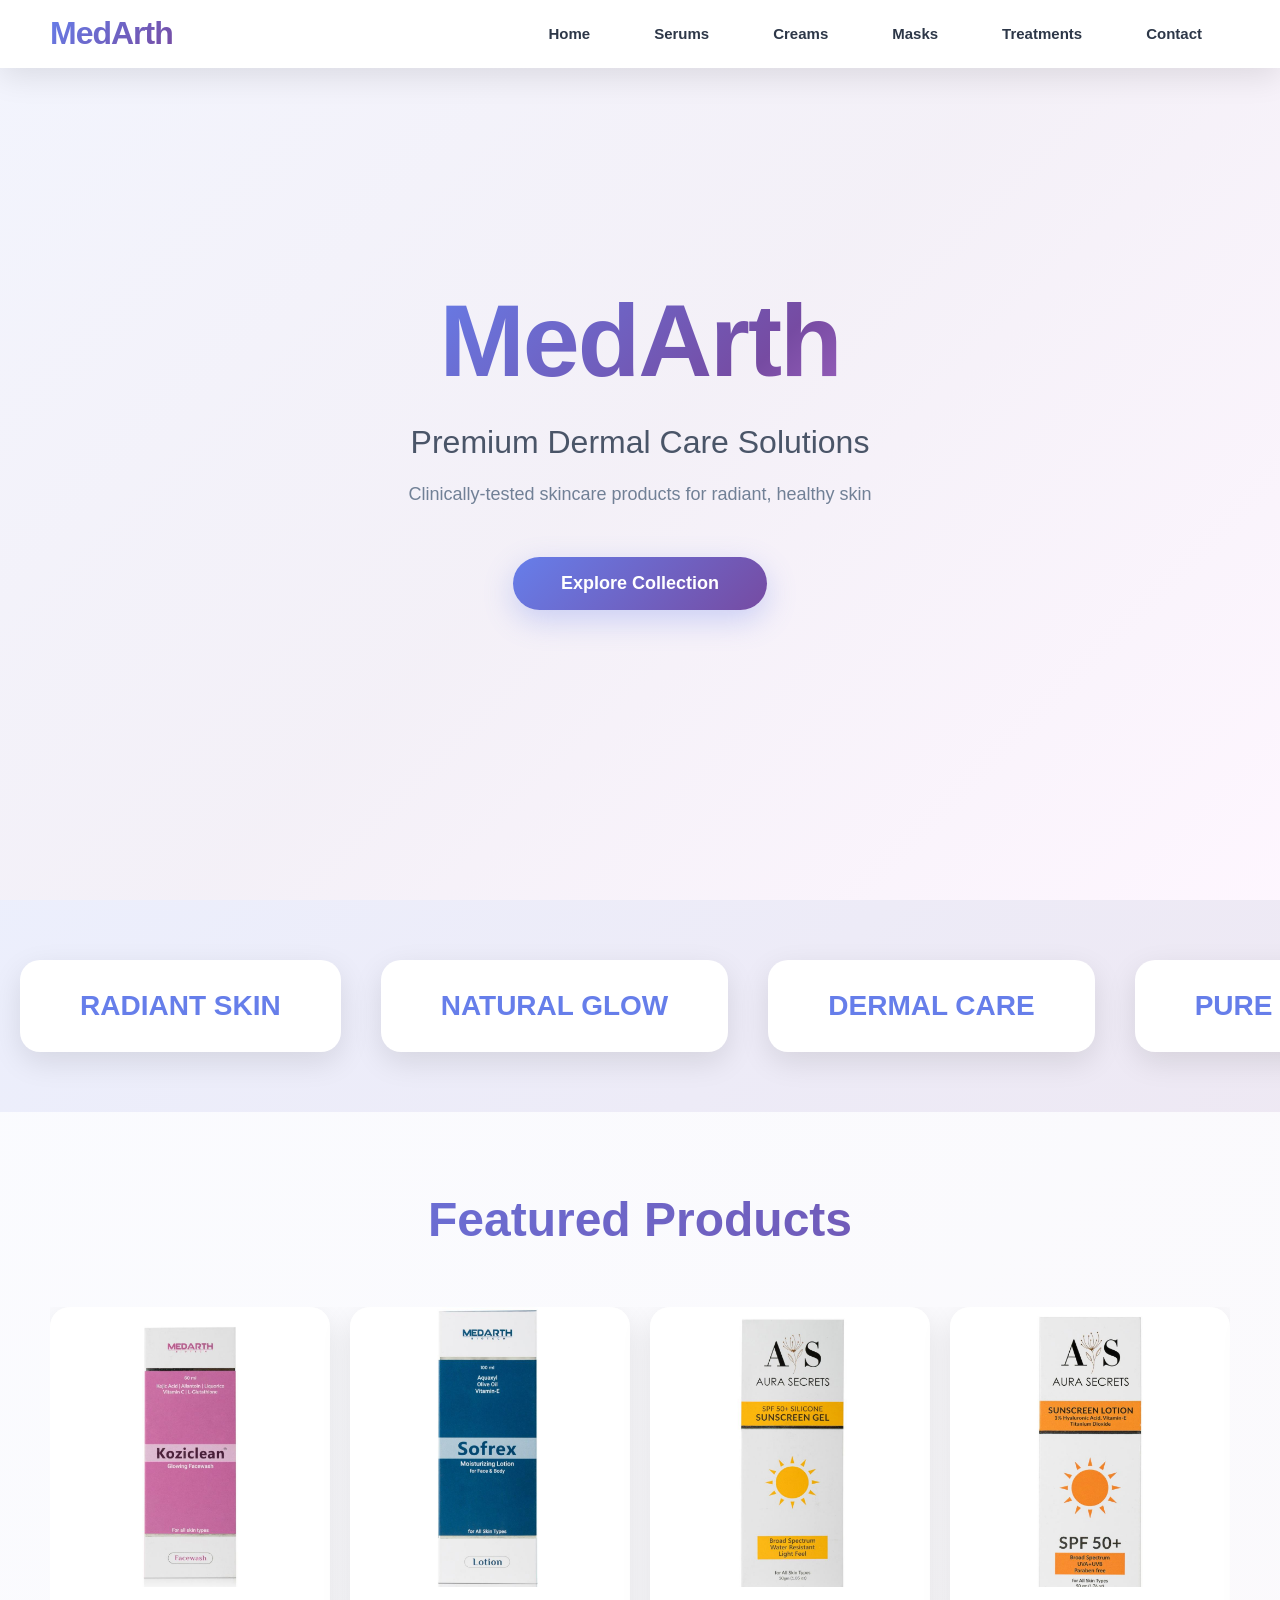
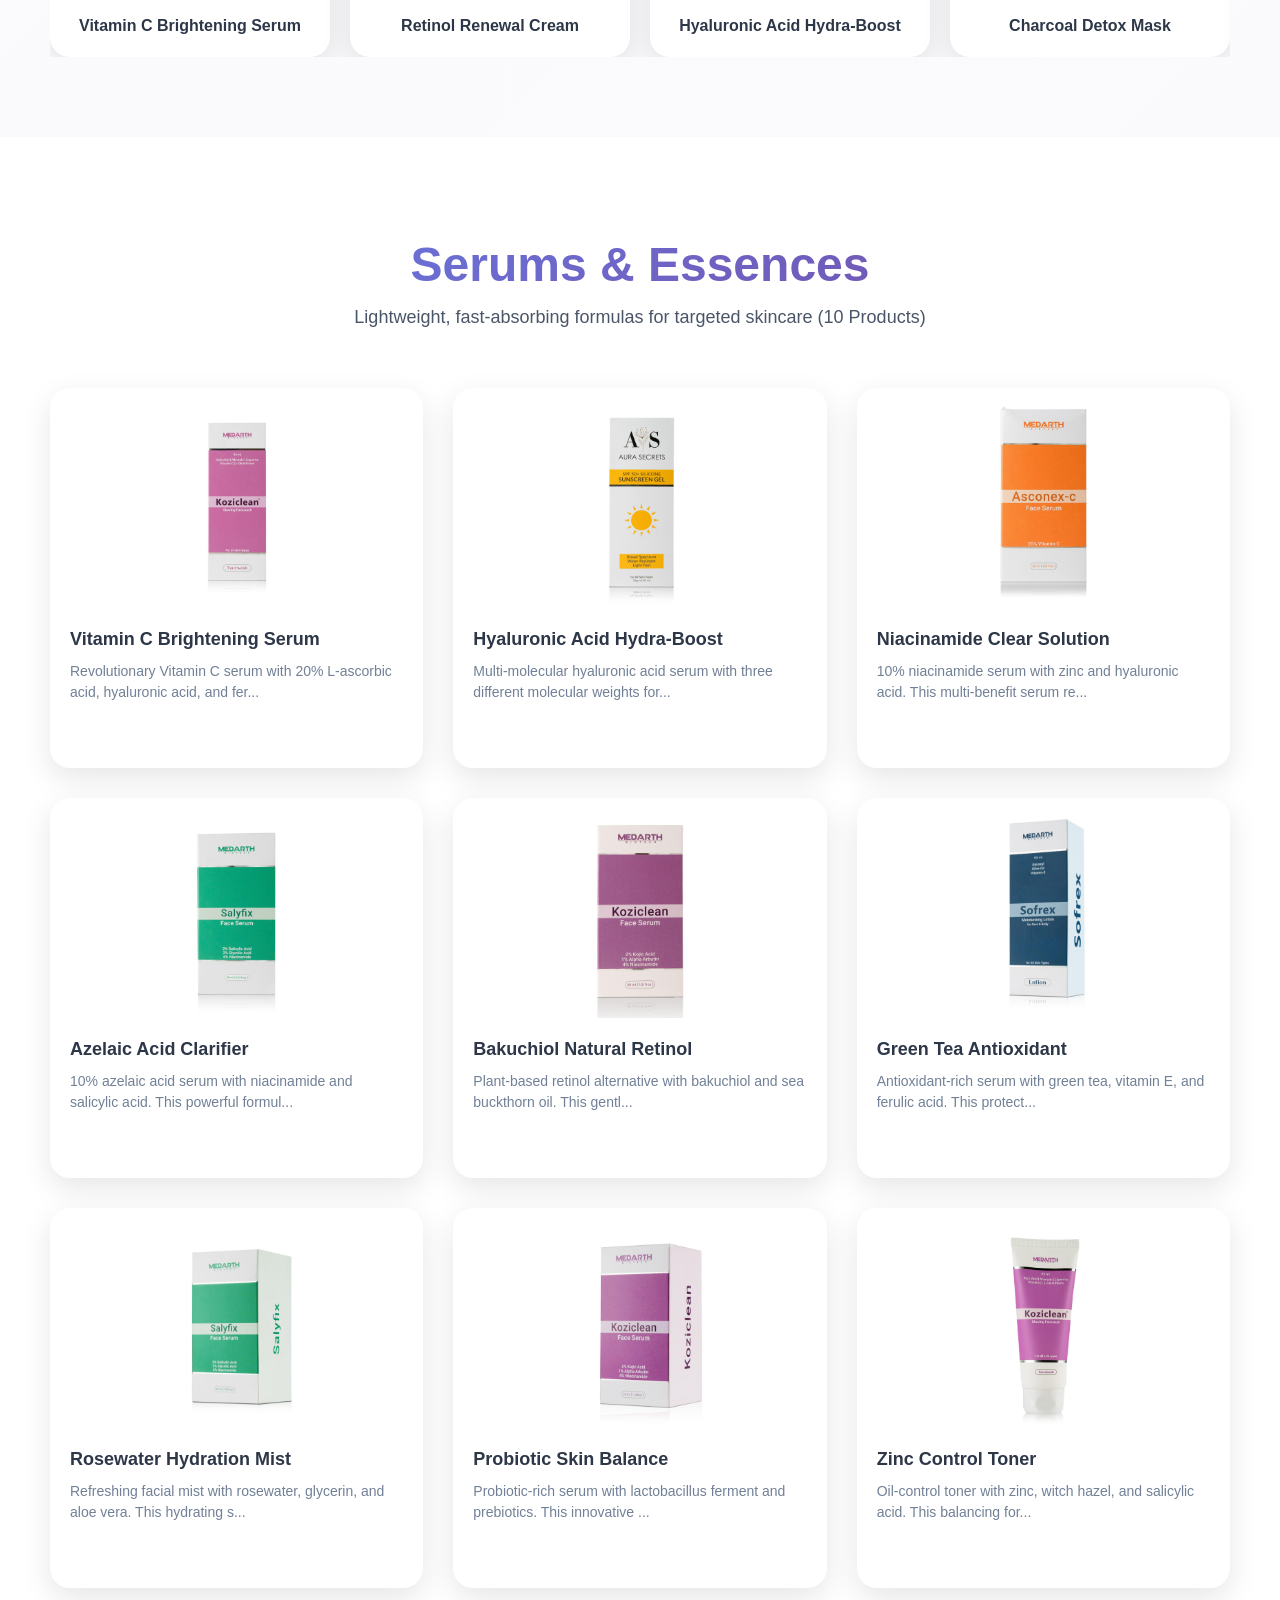
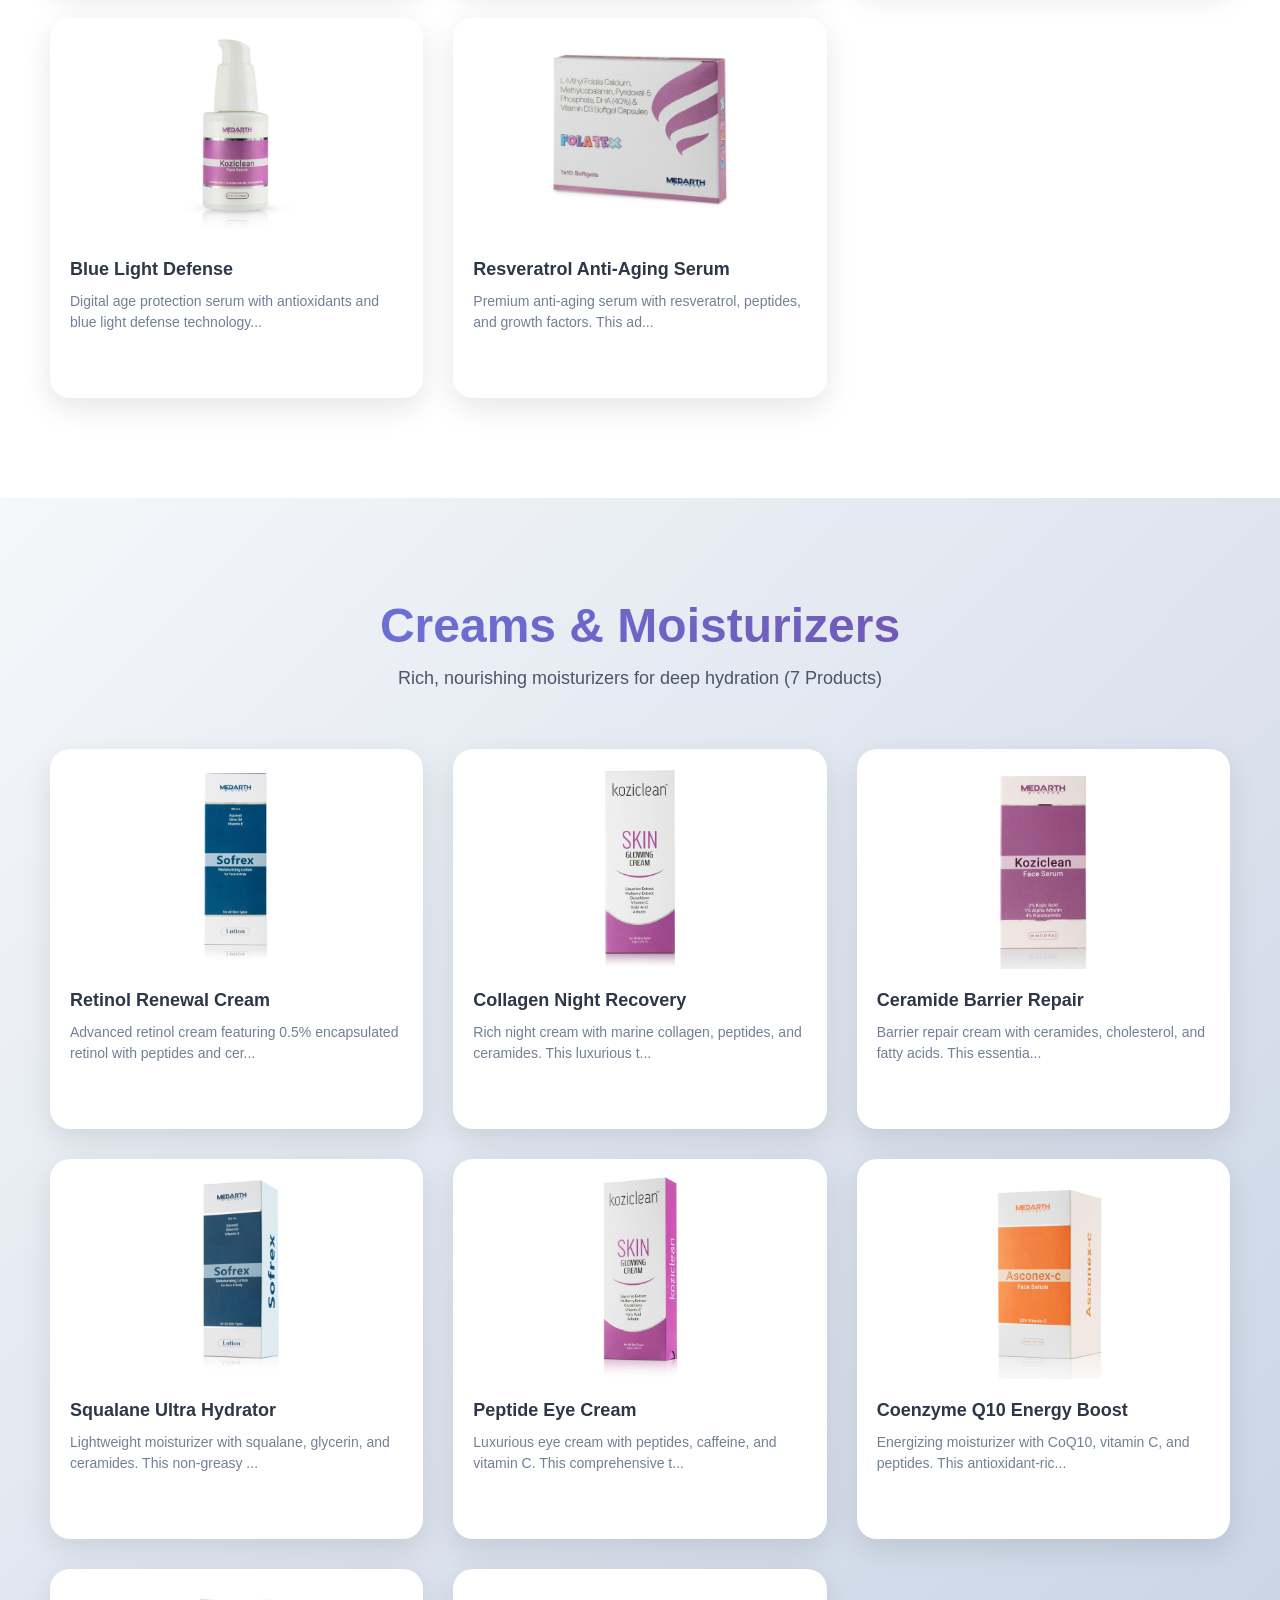
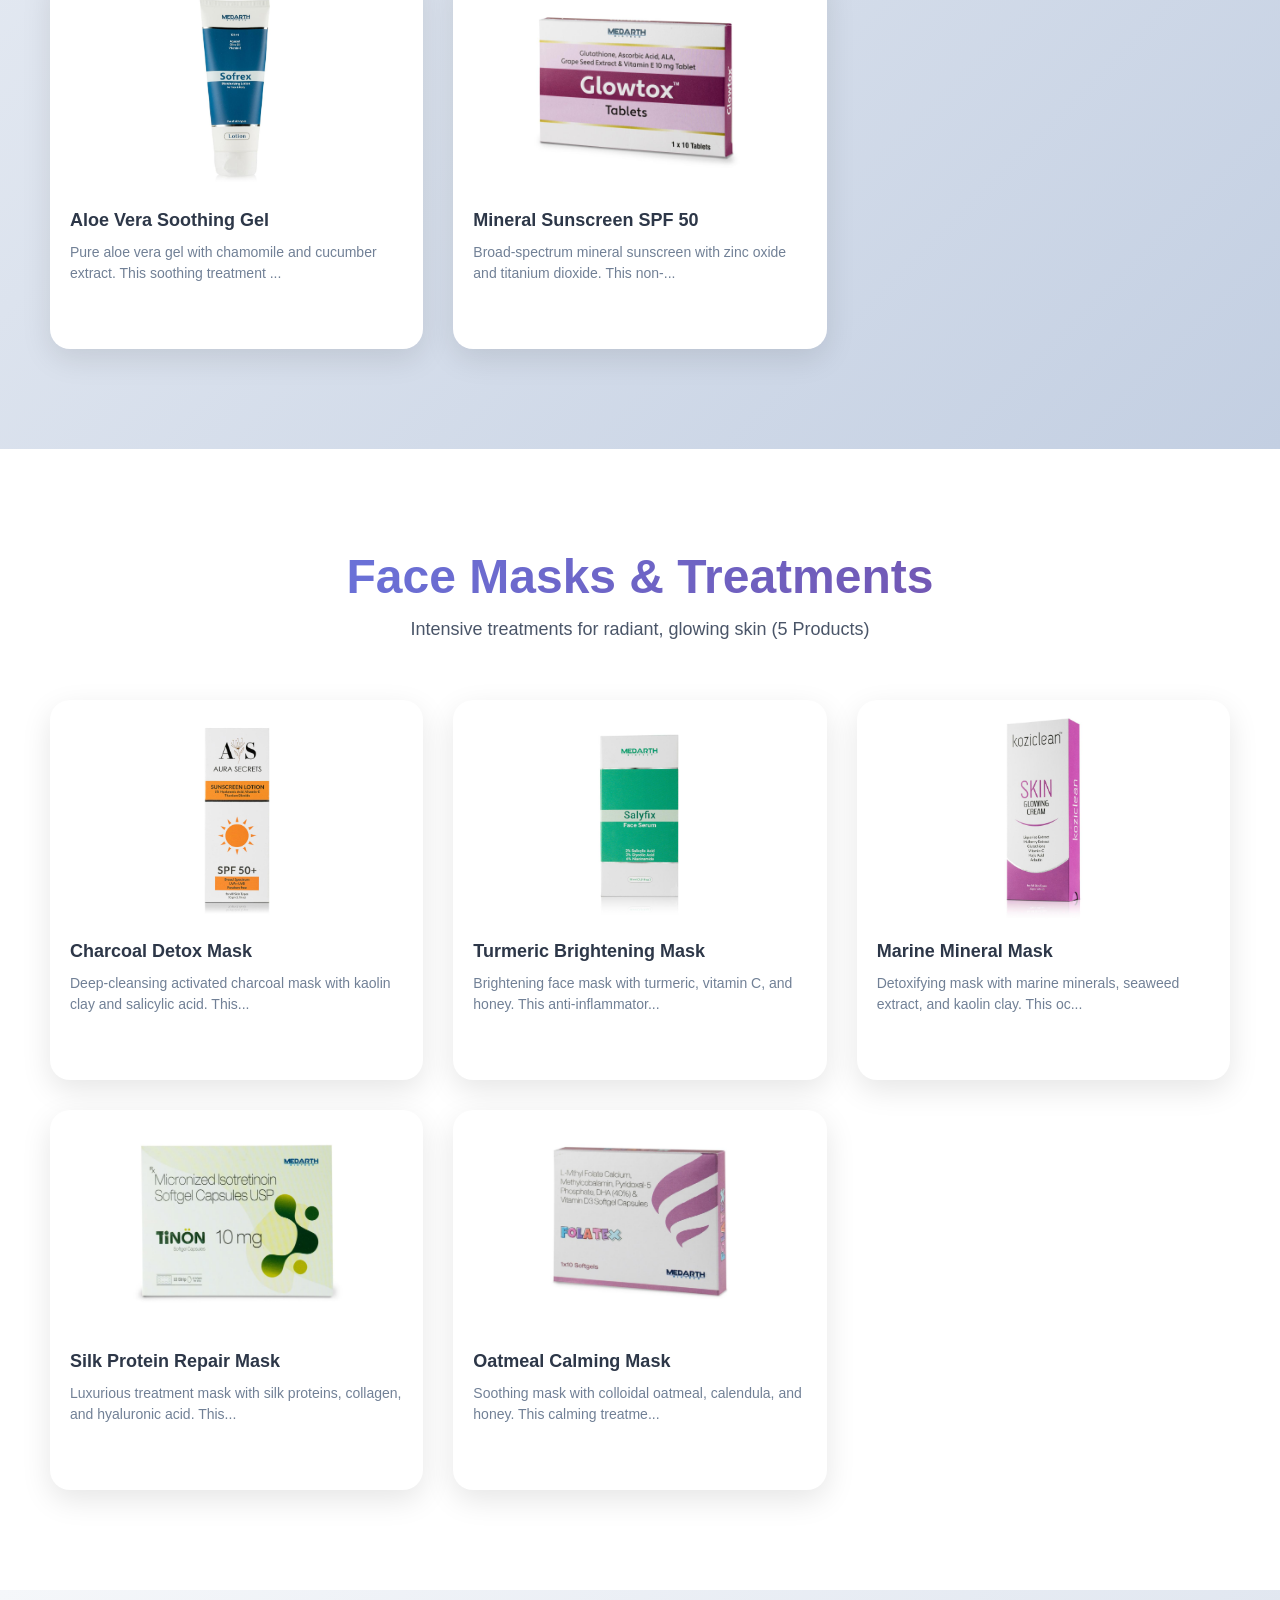
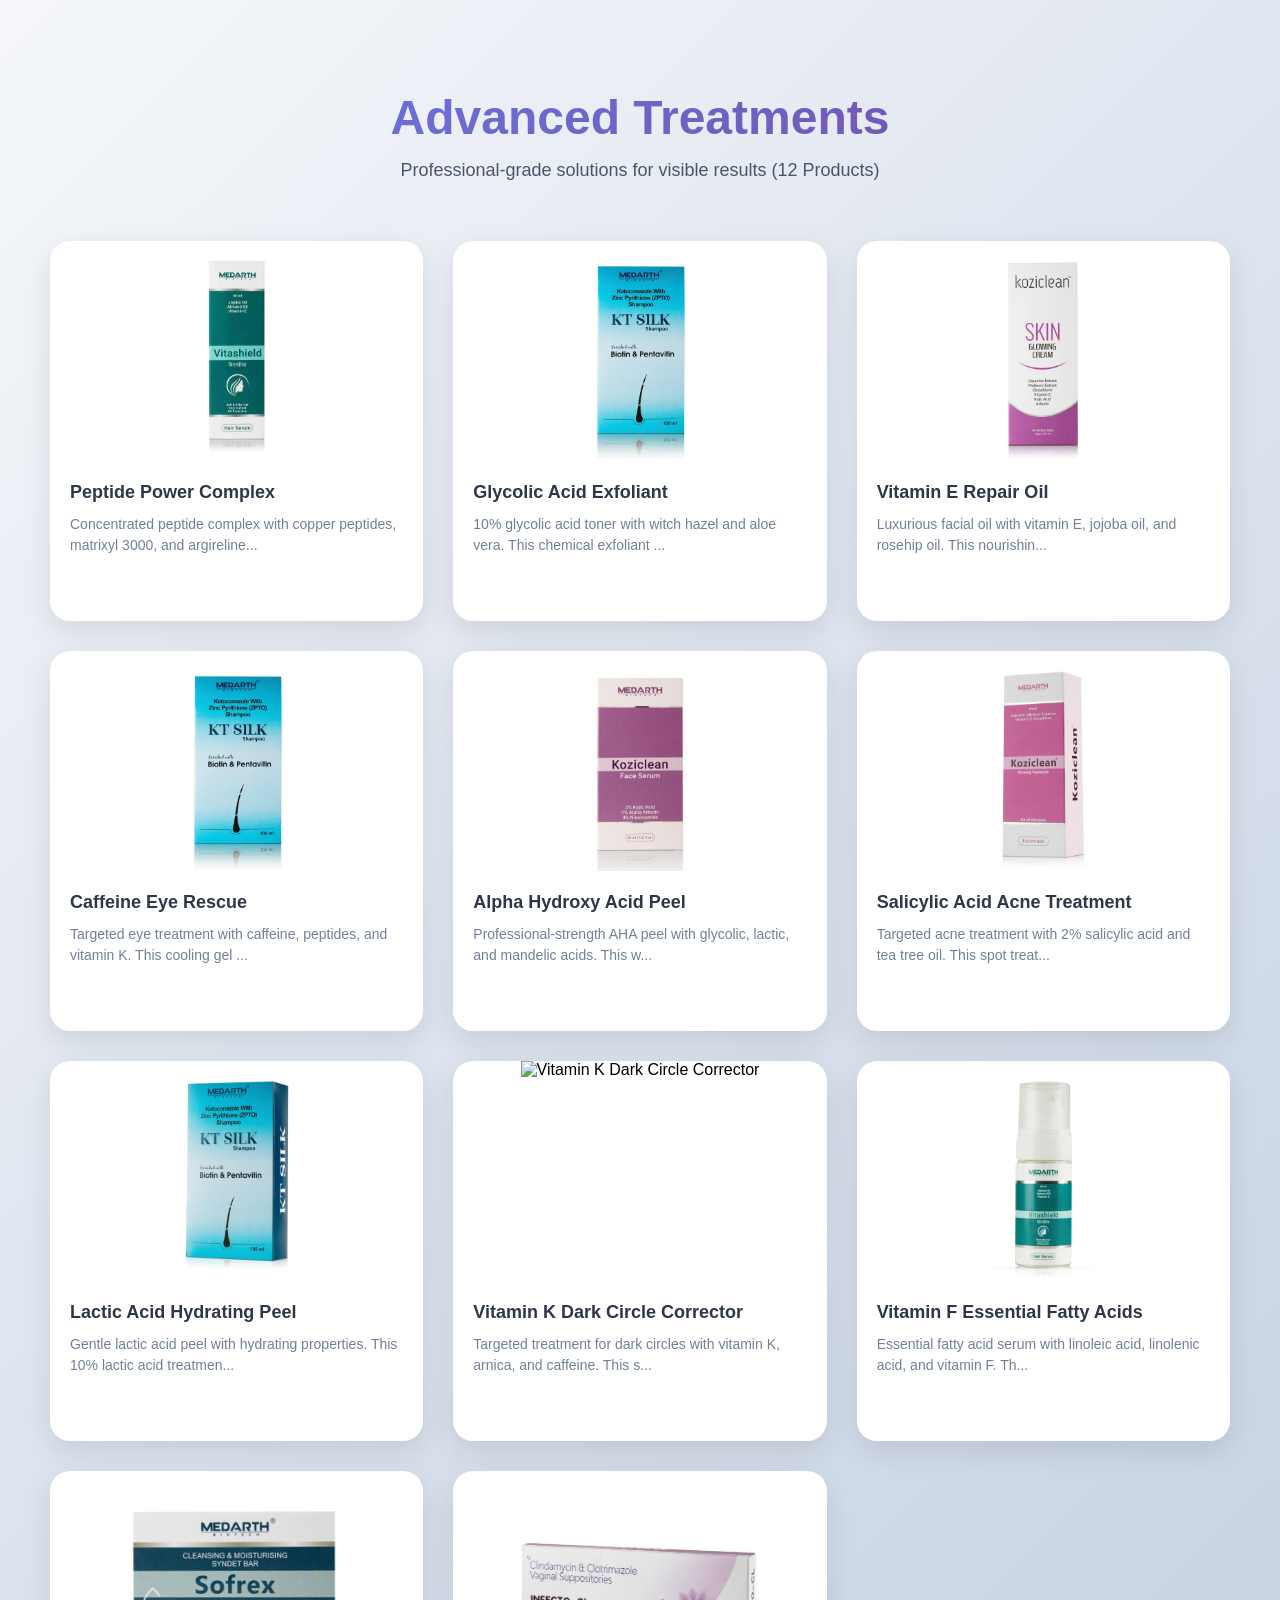
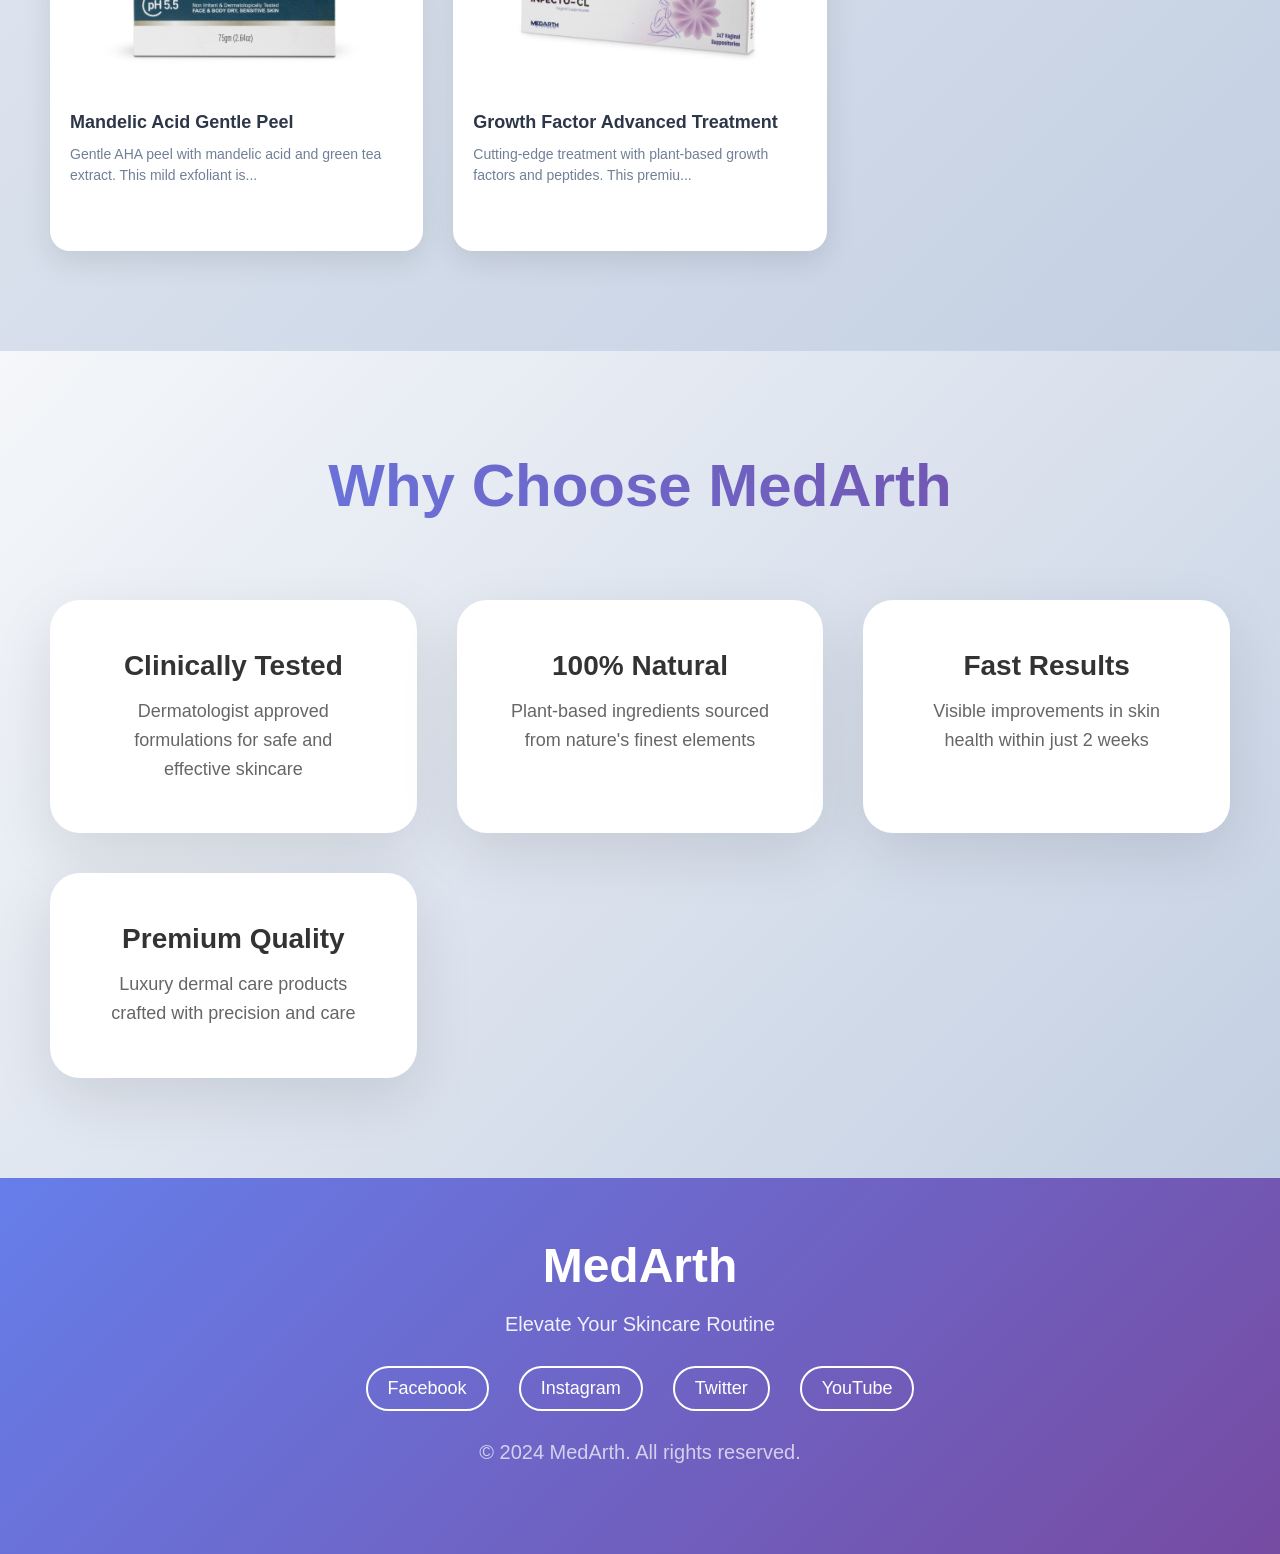
==== index.html @ 649dab1f "mediaTh" ====
<!DOCTYPE html>
<html lang="en">
<head>
    <meta charset="UTF-8">
    <meta name="viewport" content="width=device-width, initial-scale=1.0">
    <title>MedArth - Premium Dermal Care Solutions</title>
    <link rel="stylesheet" href="styles.css">
</head>
<body>
    <!-- Navigation Header -->
    <header>
        <div class="logo">MedArth</div>
        <nav>
            <a href="#home">Home</a>
            <a href="#serums">Serums</a>
            <a href="#creams">Creams</a>
            <a href="#masks">Masks</a>
            <a href="#treatments">Treatments</a>
            <a href="#contact">Contact</a>
        </nav>
    </header>

    <!-- Hero Section -->
    <section class="hero" id="home">
        <div class="hero-content">
            <h1>MedArth</h1>
            <p class="hero-tagline">Premium Dermal Care Solutions</p>
            <p class="hero-subtitle">Clinically-tested skincare products for radiant, healthy skin</p>
            <button class="hero-btn">Explore Collection</button>
        </div>
    </section>

    <!-- Infinite Text Carousel -->
    <section class="carousel-section">
        <div class="carousel-container">
            <div class="carousel-item">RADIANT SKIN</div>
            <div class="carousel-item">NATURAL GLOW</div>
            <div class="carousel-item">DERMAL CARE</div>
            <div class="carousel-item">PURE BEAUTY</div>
            <div class="carousel-item">SKIN HEALTH</div>
            <div class="carousel-item">VITALITY</div>
            <div class="carousel-item">RADIANT SKIN</div>
            <div class="carousel-item">NATURAL GLOW</div>
            <div class="carousel-item">DERMAL CARE</div>
            <div class="carousel-item">PURE BEAUTY</div>
            <div class="carousel-item">SKIN HEALTH</div>
            <div class="carousel-item">VITALITY</div>
        </div>
    </section>

    <!-- Auto-Sliding Product Carousel -->
    <section class="auto-carousel-section">
        <h2>Featured Products</h2>
        <div class="auto-carousel-container">
            <div class="auto-carousel-track" id="autoCarouselTrack">
                <!-- Products loaded dynamically -->
            </div>
        </div>
    </section>

    <!-- Serums Section -->
    <section class="products-section" id="serums">
        <div class="section-header">
            <h2>Serums & Essences</h2>
            <p>Lightweight, fast-absorbing formulas for targeted skincare (10 Products)</p>
        </div>
        <div class="products-grid" id="serumsGrid">
            <!-- Products loaded dynamically -->
        </div>
    </section>

    <!-- Creams Section -->
    <section class="products-section" id="creams">
        <div class="section-header">
            <h2>Creams & Moisturizers</h2>
            <p>Rich, nourishing moisturizers for deep hydration (7 Products)</p>
        </div>
        <div class="products-grid" id="creamsGrid">
            <!-- Products loaded dynamically -->
        </div>
    </section>

    <!-- Masks Section -->
    <section class="products-section" id="masks">
        <div class="section-header">
            <h2>Face Masks & Treatments</h2>
            <p>Intensive treatments for radiant, glowing skin (5 Products)</p>
        </div>
        <div class="products-grid" id="masksGrid">
            <!-- Products loaded dynamically -->
        </div>
    </section>

    <!-- Treatments Section -->
    <section class="products-section" id="treatments">
        <div class="section-header">
            <h2>Advanced Treatments</h2>
            <p>Professional-grade solutions for visible results (12 Products)</p>
        </div>
        <div class="products-grid" id="treatmentsGrid">
            <!-- Products loaded dynamically -->
        </div>
    </section>

    <!-- Product Modal -->
    <div class="modal" id="productModal">
        <div class="modal-content">
            <span class="close">&times;</span>
            <div class="modal-body">
                <div class="modal-image">
                    <img id="modalImage" src="" alt="">
                    <div class="image-controls">
                        <button class="control-btn" id="enhanceBtn">Enhance</button>
                        <button class="control-btn" id="resetBtn">Reset</button>
                        <button class="control-btn" id="downloadBtn">Download</button>
                    </div>
                </div>
                <div class="modal-info">
                    <h3 id="modalTitle"></h3>
                    <p id="modalDescription"></p>
                    <div class="product-meta">
                        <span class="category" id="modalCategory"></span>
                    </div>
                </div>
            </div>
        </div>
    </div>

    <!-- Features Section -->
    <section class="features" id="about">
        <h2>Why Choose MedArth</h2>
        <div class="features-grid">
            <div class="feature-card">
                <h3>Clinically Tested</h3>
                <p>Dermatologist approved formulations for safe and effective skincare</p>
            </div>
            <div class="feature-card">
                <h3>100% Natural</h3>
                <p>Plant-based ingredients sourced from nature's finest elements</p>
            </div>
            <div class="feature-card">
                <h3>Fast Results</h3>
                <p>Visible improvements in skin health within just 2 weeks</p>
            </div>
            <div class="feature-card">
                <h3>Premium Quality</h3>
                <p>Luxury dermal care products crafted with precision and care</p>
            </div>
        </div>
    </section>

    <!-- Footer -->
    <footer id="contact">
        <h2>MedArth</h2>
        <p>Elevate Your Skincare Routine</p>
        <div class="social-links">
            <a href="#">Facebook</a>
            <a href="#">Instagram</a>
            <a href="#">Twitter</a>
            <a href="#">YouTube</a>
        </div>
        <p style="opacity: 0.7;">&copy; 2024 MedArth. All rights reserved.</p>
    </footer>

    <script src="script.js"></script>
</body>
</html>
---- styles.css ----
* {
    margin: 0;
    padding: 0;
    box-sizing: border-box;
}

body {
    font-family: 'Segoe UI', Tahoma, Geneva, Verdana, sans-serif;
    background: white;
    overflow-x: hidden;
}

/* Header */
header {
    position: fixed;
    top: 0;
    width: 100%;
    padding: 15px 50px;
    display: flex;
    justify-content: space-between;
    align-items: center;
    z-index: 1000;
    background: rgba(255, 255, 255, 0.95);
    backdrop-filter: blur(20px);
    box-shadow: 0 8px 32px rgba(0, 0, 0, 0.1);
    border-bottom: 1px solid rgba(255, 255, 255, 0.2);
}

.logo {
    font-size: 32px;
    font-weight: 800;
    background: linear-gradient(135deg, #667eea 0%, #764ba2 50%, #f093fb 100%);
    background-size: 200% 200%;
    -webkit-background-clip: text;
    background-clip: text;
    -webkit-text-fill-color: transparent;
    animation: gradientMove 4s ease infinite;
    letter-spacing: -1px;
}

nav {
    display: flex;
    align-items: center;
    gap: 8px;
}

nav a {
    margin: 0 12px;
    text-decoration: none;
    color: #2d3748;
    font-weight: 600;
    font-size: 15px;
    padding: 8px 16px;
    border-radius: 12px;
    transition: all 0.3s cubic-bezier(0.4, 0, 0.2, 1);
    position: relative;
    overflow: hidden;
}

nav a::before {
    content: '';
    position: absolute;
    top: 0;
    left: 0;
    width: 100%;
    height: 100%;
    background: linear-gradient(135deg, #667eea, #764ba2);
    opacity: 0;
    transition: opacity 0.3s;
    z-index: -1;
}

nav a:hover {
    color: white;
    transform: translateY(-2px);
    box-shadow: 0 8px 25px rgba(102, 126, 234, 0.3);
}

nav a:hover::before {
    opacity: 1;
}

.hero {
    height: 100vh;
    display: flex;
    flex-direction: column;
    justify-content: center;
    align-items: center;
    text-align: center;
    position: relative;
    overflow: hidden;
    background: linear-gradient(135deg, #667eea15 0%, #764ba215 50%, #f093fb15 100%);
}

.hero-content {
    z-index: 10;
    animation: fadeInUp 1s ease;
}

.hero h1 {
    font-size: clamp(48px, 8vw, 120px);
    font-weight: 900;
    background: linear-gradient(135deg, #667eea 0%, #764ba2 25%, #f093fb 50%, #667eea 75%, #764ba2 100%);
    background-size: 300% 300%;
    -webkit-background-clip: text;
    background-clip: text;
    -webkit-text-fill-color: transparent;
    animation: gradientMove 8s ease infinite;
    margin-bottom: 24px;
    letter-spacing: -2px;
    line-height: 1;
}

.hero-tagline {
    font-size: clamp(18px, 3vw, 32px);
    color: #4a5568;
    margin-bottom: 12px;
    animation: fadeInUp 1s ease 0.3s backwards;
    font-weight: 500;
    max-width: 600px;
    line-height: 1.6;
}

.hero-subtitle {
    font-size: 18px;
    color: #718096;
    margin-bottom: 48px;
    animation: fadeInUp 1s ease 0.4s backwards;
    font-weight: 400;
    max-width: 700px;
    line-height: 1.6;
}

.hero-btn {
    padding: 16px 48px;
    font-size: 18px;
    font-weight: 600;
    background: linear-gradient(135deg, #667eea, #764ba2);
    color: white;
    border: none;
    border-radius: 50px;
    cursor: pointer;
    transition: all 0.4s cubic-bezier(0.4, 0, 0.2, 1);
    animation: fadeInUp 1s ease 0.6s backwards, pulse 2s infinite;
    position: relative;
    overflow: hidden;
    box-shadow: 0 10px 30px rgba(102, 126, 234, 0.3);
}

.hero-btn::before {
    content: '';
    position: absolute;
    top: 0;
    left: -100%;
    width: 100%;
    height: 100%;
    background: linear-gradient(90deg, transparent, rgba(255, 255, 255, 0.3), transparent);
    transition: left 0.6s;
}

.hero-btn:hover {
    transform: translateY(-3px) scale(1.05);
    box-shadow: 0 20px 40px rgba(102, 126, 234, 0.4);
}

.hero-btn:hover::before {
    left: 100%;
}

/* Floating Elements */
.floating-elements {
    position: absolute;
    width: 100%;
    height: 100%;
    pointer-events: none;
}

.float-item {
    position: absolute;
    font-size: 60px;
    animation: float 4s ease-in-out infinite;
    opacity: 0.7;
}

.float-item:nth-child(1) { left: 10%; top: 20%; animation-delay: 0s; }
.float-item:nth-child(2) { left: 80%; top: 30%; animation-delay: 1s; }
.float-item:nth-child(3) { left: 20%; top: 60%; animation-delay: 2s; }
.float-item:nth-child(4) { left: 70%; top: 70%; animation-delay: 1.5s; }
.float-item:nth-child(5) { left: 50%; top: 40%; animation-delay: 0.5s; }
.float-item:nth-child(6) { left: 30%; top: 80%; animation-delay: 2.5s; }

/* Infinite Carousel */
.carousel-section {
    padding: 60px 0;
    background: linear-gradient(135deg, #667eea20 0%, #764ba220 100%);
    overflow: hidden;
}

.carousel-container {
    display: flex;
    animation: scroll 30s linear infinite;
    width: fit-content;
}

.carousel-item {
    padding: 30px 60px;
    margin: 0 20px;
    background: white;
    border-radius: 20px;
    font-size: 28px;
    font-weight: bold;
    color: #667eea;
    box-shadow: 0 10px 30px rgba(0, 0, 0, 0.1);
    white-space: nowrap;
    animation: itemPulse 3s ease infinite;
}

/* Image Showcase Carousel */
.image-carousel {
    padding: 100px 0;
    overflow: hidden;
    background: white;
}

.image-carousel h2 {
    text-align: center;
    font-size: 60px;
    margin-bottom: 60px;
    background: linear-gradient(45deg, #667eea, #764ba2);
    -webkit-background-clip: text;
    background-clip: text;
    -webkit-text-fill-color: transparent;
}

.image-track {
    display: flex;
    animation: scrollImages 40s linear infinite;
    gap: 40px;
}

.image-card {
    min-width: 400px;
    height: 500px;
    background: linear-gradient(135deg, #667eea, #764ba2);
    border-radius: 30px;
    display: flex;
    align-items: center;
    justify-content: center;
    font-size: 80px;
    box-shadow: 0 20px 60px rgba(0, 0, 0, 0.2);
    transition: all 0.3s;
    overflow: hidden;
    position: relative;
}

.image-card img {
    width: 100%;
    height: 100%;
    object-fit: cover;
    border-radius: 30px;
}

.image-card:hover {
    transform: scale(1.05) rotate(2deg);
    box-shadow: 0 30px 80px rgba(102, 126, 234, 0.4);
}

/* Features Grid */
.features {
    padding: 100px 50px;
    background: linear-gradient(135deg, #f5f7fa 0%, #c3cfe2 100%);
}

.features h2 {
    text-align: center;
    font-size: 60px;
    margin-bottom: 80px;
    background: linear-gradient(45deg, #667eea, #764ba2);
    -webkit-background-clip: text;
    background-clip: text;
    -webkit-text-fill-color: transparent;
}

.features-grid {
    display: grid;
    grid-template-columns: repeat(auto-fit, minmax(300px, 1fr));
    gap: 40px;
    max-width: 1400px;
    margin: 0 auto;
}

.feature-card {
    background: white;
    padding: 50px;
    border-radius: 30px;
    text-align: center;
    box-shadow: 0 20px 60px rgba(0, 0, 0, 0.1);
    transition: all 0.3s;
    animation: fadeInUp 1s ease backwards;
}

.feature-card:nth-child(1) { animation-delay: 0.1s; }
.feature-card:nth-child(2) { animation-delay: 0.2s; }
.feature-card:nth-child(3) { animation-delay: 0.3s; }
.feature-card:nth-child(4) { animation-delay: 0.4s; }

.feature-card:hover {
    transform: translateY(-20px);
    box-shadow: 0 30px 80px rgba(102, 126, 234, 0.3);
}

.feature-card h3 {
    font-size: 28px;
    margin-bottom: 15px;
    color: #333;
    font-weight: 700;
}

.feature-card p {
    font-size: 18px;
    color: #666;
    line-height: 1.6;
}

/* Footer */
footer {
    background: linear-gradient(135deg, #667eea 0%, #764ba2 100%);
    color: white;
    padding: 60px 50px;
    text-align: center;
}

footer h2 {
    font-size: 48px;
    margin-bottom: 20px;
}

footer p {
    font-size: 20px;
    margin-bottom: 30px;
    opacity: 0.9;
}

.social-links {
    display: flex;
    justify-content: center;
    gap: 30px;
    margin-bottom: 30px;
}

.social-links a {
    color: white;
    text-decoration: none;
    font-size: 18px;
    transition: all 0.3s;
    padding: 10px 20px;
    border: 2px solid white;
    border-radius: 25px;
}

.social-links a:hover {
    background: white;
    color: #667eea;
    transform: translateY(-5px);
}

/* Animations */
@keyframes gradientMove {
    0%, 100% { background-position: 0% 50%; }
    50% { background-position: 100% 50%; }
}

@keyframes fadeInUp {
    from {
        opacity: 0;
        transform: translateY(50px);
    }
    to {
        opacity: 1;
        transform: translateY(0);
    }
}

@keyframes float {
    0%, 100% { transform: translateY(0px); }
    50% { transform: translateY(-30px); }
}

@keyframes pulse {
    0%, 100% { transform: scale(1); }
    50% { transform: scale(1.05); }
}

@keyframes scroll {
    0% { transform: translateX(0); }
    100% { transform: translateX(-50%); }
}

@keyframes scrollImages {
    0% { transform: translateX(0); }
    100% { transform: translateX(-50%); }
}

@keyframes bounce {
    0%, 100% { transform: translateY(0); }
    50% { transform: translateY(-15px); }
}

@keyframes itemPulse {
    0%, 100% { transform: scale(1); }
    50% { transform: scale(1.05); }
}

@keyframes gradientShift {
    0%, 100% { background-position: 0% 50%; }
    50% { background-position: 100% 50%; }
}

/* Responsive */
@media (max-width: 768px) {
    .hero h1 { font-size: 60px; }
    .hero p { font-size: 20px; }
    .image-card { min-width: 300px; height: 400px; }
    header { padding: 15px 20px; }
    nav { display: none; }
}

@media (max-width: 1200px) {
    .hero h1 { font-size: 90px; }
    .hero p { font-size: 28px; }
    .image-card { min-width: 350px; height: 450px; }
    .features h2, .image-carousel h2 { font-size: 50px; }
}

@media (max-width: 992px) {
    header { padding: 15px 30px; }
    .logo { font-size: 30px; }
    nav a { margin: 0 15px; font-size: 14px; }
    
    .hero h1 { font-size: 70px; }
    .hero p { font-size: 24px; }
    .hero-btn { padding: 15px 40px; font-size: 18px; }
    
    .carousel-item { font-size: 24px; padding: 25px 50px; }
    
    .image-card { 
        min-width: 320px; 
        height: 420px; 
        font-size: 70px;
    }
    
    .features h2, .image-carousel h2 { font-size: 45px; }
    .features { padding: 80px 40px; }
    .features-grid { gap: 30px; }
    .feature-card { padding: 40px; }
    .feature-icon { font-size: 70px; }
    .feature-card h3 { font-size: 24px; }
    .feature-card p { font-size: 16px; }
    
    footer { padding: 50px 40px; }
    footer h2 { font-size: 40px; }
}

@media (max-width: 768px) {
    header { 
        padding: 15px 20px;
        flex-direction: column;
        gap: 15px;
    }
    .logo { font-size: 28px; }
    nav { 
        display: flex;
        flex-wrap: wrap;
        justify-content: center;
    }
    nav a { margin: 5px 10px; font-size: 13px; }
    
    .hero { padding: 0 20px; }
    .hero h1 { font-size: 50px; line-height: 1.2; }
    .hero p { font-size: 20px; }
    .hero-btn { padding: 15px 35px; font-size: 16px; }
    
    .float-item { font-size: 40px; }
    
    .carousel-section { padding: 40px 0; }
    .carousel-item { 
        font-size: 20px; 
        padding: 20px 40px; 
        margin: 0 15px;
    }
    
    .image-carousel { padding: 60px 0; }
    .image-carousel h2 { 
        font-size: 38px; 
        margin-bottom: 40px;
        padding: 0 20px;
    }
    .image-card { 
        min-width: 280px; 
        height: 360px;
        font-size: 60px;
        border-radius: 20px;
    }
    
    .features { padding: 60px 25px; }
    .features h2 { 
        font-size: 38px; 
        margin-bottom: 50px;
    }
    .features-grid { 
        grid-template-columns: 1fr;
        gap: 25px;
    }
    .feature-card { 
        padding: 35px 25px;
        border-radius: 20px;
    }
    .feature-icon { font-size: 60px; margin-bottom: 20px; }
    .feature-card h3 { font-size: 22px; margin-bottom: 12px; }
    .feature-card p { font-size: 15px; }
    
    footer { padding: 40px 25px; }
    footer h2 { font-size: 36px; }
    footer p { font-size: 18px; }
    .social-links { 
        flex-wrap: wrap;
        gap: 15px;
    }
    .social-links a { 
        font-size: 16px;
        padding: 8px 18px;
    }
}

@media (max-width: 480px) {
    header { padding: 12px 15px; }
    .logo { font-size: 24px; }
    nav a { 
        margin: 5px 8px; 
        font-size: 12px;
    }
    
    .hero h1 { 
        font-size: 36px;
        margin-bottom: 15px;
    }
    .hero p { 
        font-size: 16px;
        margin-bottom: 30px;
    }
    .hero-btn { 
        padding: 12px 28px; 
        font-size: 14px;
    }
    
    .float-item { font-size: 30px; }
    
    .carousel-item { 
        font-size: 16px; 
        padding: 15px 30px;
        margin: 0 10px;
    }
    
    .image-carousel { padding: 50px 0; }
    .image-carousel h2 { 
        font-size: 30px; 
        margin-bottom: 30px;
    }
    .image-card { 
        min-width: 240px; 
        height: 300px;
        font-size: 50px;
        gap: 30px;
    }
    
    .features { padding: 50px 20px; }
    .features h2 { 
        font-size: 30px; 
        margin-bottom: 40px;
    }
    .feature-card { padding: 30px 20px; }
    .feature-icon { font-size: 50px; }
    .feature-card h3 { font-size: 20px; }
    .feature-card p { font-size: 14px; }
    
    footer { padding: 35px 20px; }
    footer h2 { font-size: 30px; }
    footer p { font-size: 16px; }
    .social-links a { 
        font-size: 14px;
        padding: 7px 15px;
    }
}

@media (max-width: 360px) {
    .hero h1 { font-size: 32px; }
    .hero p { font-size: 14px; }
    .hero-btn { 
        padding: 10px 24px; 
        font-size: 13px;
    }
    
    .image-card { 
        min-width: 200px; 
        height: 260px;
        font-size: 40px;
    }
    
    .features h2 { font-size: 26px; }
    .image-carousel h2 { font-size: 26px; }
}

/* Product Sections */
.products-section {
    padding: 100px 50px;
    background: white;
}

.products-section:nth-child(even) {
    background: linear-gradient(135deg, #f5f7fa 0%, #c3cfe2 100%);
}

.section-header {
    text-align: center;
    margin-bottom: 60px;
    animation: fadeInUp 0.8s ease;
}

.section-header h2 {
    font-size: 48px;
    font-weight: 900;
    background: linear-gradient(135deg, #667eea, #764ba2);
    -webkit-background-clip: text;
    background-clip: text;
    -webkit-text-fill-color: transparent;
    margin-bottom: 15px;
}

.section-header p {
    font-size: 18px;
    color: #4a5568;
    max-width: 600px;
    margin: 0 auto;
}

.products-grid {
    display: grid;
    grid-template-columns: repeat(auto-fill, minmax(280px, 1fr));
    gap: 30px;
    max-width: 1400px;
    margin: 0 auto;
}

.product-card {
    background: white;
    border-radius: 20px;
    overflow: hidden;
    box-shadow: 0 10px 30px rgba(0, 0, 0, 0.1);
    transition: all 0.4s cubic-bezier(0.4, 0, 0.2, 1);
    animation: slideUp 0.6s ease backwards;
    cursor: pointer;
    height: 380px;
}

.product-card:hover {
    transform: translateY(-10px);
    box-shadow: 0 20px 50px rgba(102, 126, 234, 0.25);
}

.product-image-wrapper {
    position: relative;
    width: 100%;
    height: 220px;
    overflow: hidden;
    display: flex;
    justify-content: center;
}

.product-image {
    /* width: 100%; */
    height: 100%;
    object-fit: cover;
    transition: transform 0.6s cubic-bezier(0.4, 0, 0.2, 1);
}

.product-card:hover .product-image {
    transform: scale(1.1);
}

.product-overlay {
    position: absolute;
    top: 0;
    left: 0;
    right: 0;
    bottom: 0;
    background: rgba(102, 126, 234, 0.9);
    display: flex;
    align-items: center;
    justify-content: center;
    opacity: 0;
    transition: opacity 0.3s cubic-bezier(0.4, 0, 0.2, 1);
}

.product-card:hover .product-overlay {
    opacity: 1;
}

.view-btn {
    padding: 12px 30px;
    background: white;
    color: #667eea;
    border: none;
    border-radius: 25px;
    font-weight: 700;
    cursor: pointer;
    transition: all 0.3s;
}

.view-btn:hover {
    transform: scale(1.05);
    box-shadow: 0 5px 15px rgba(0, 0, 0, 0.2);
}

.product-info {
    padding: 20px;
}

.product-info h3 {
    font-size: 18px;
    font-weight: 700;
    color: #2d3748;
    margin-bottom: 10px;
    line-height: 1.3;
}

.product-desc {
    font-size: 14px;
    color: #718096;
    margin-bottom: 15px;
    line-height: 1.5;
}

.product-footer {
    display: flex;
    justify-content: space-between;
    align-items: center;
}

.add-btn {
    padding: 8px 16px;
    background: linear-gradient(135deg, #667eea, #764ba2);
    color: white;
    border: none;
    border-radius: 20px;
    font-size: 12px;
    font-weight: 700;
    cursor: pointer;
    transition: all 0.3s;
}

.add-btn:hover {
    transform: scale(1.05);
    box-shadow: 0 5px 15px rgba(102, 126, 234, 0.3);
}

/* Modal Redesign */
.modal {
    display: none;
    position: fixed;
    z-index: 2000;
    left: 0;
    top: 0;
    width: 100%;
    height: 100%;
    background: rgba(0, 0, 0, 0.8);
    backdrop-filter: blur(10px);
    animation: fadeIn 0.3s ease;
}

.modal-content {
    background: white;
    margin: 5% auto;
    border-radius: 25px;
    width: 90%;
    max-width: 900px;
    max-height: 85vh;
    overflow: hidden;
    position: relative;
    animation: slideUp 0.4s cubic-bezier(0.4, 0, 0.2, 1);
    box-shadow: 0 25px 50px rgba(0, 0, 0, 0.3);
}

.close {
    position: absolute;
    right: 20px;
    top: 20px;
    color: #aaa;
    font-size: 28px;
    font-weight: bold;
    cursor: pointer;
    z-index: 10;
    background: rgba(255, 255, 255, 0.9);
    width: 40px;
    height: 40px;
    border-radius: 50%;
    display: flex;
    align-items: center;
    justify-content: center;
    transition: all 0.3s;
}

.close:hover {
    color: #667eea;
    background: white;
    transform: rotate(90deg);
}

.modal-body {
    display: grid;
    grid-template-columns: 1fr 1fr;
    gap: 30px;
    padding: 30px;
}

.modal-image {
    position: relative;
    border-radius: 15px;
    overflow: hidden;
}

.modal-image img {
    width: 100%;
    height: 400px;
    object-fit: cover;
}

.image-controls {
    position: absolute;
    bottom: 15px;
    left: 50%;
    transform: translateX(-50%);
    display: flex;
    gap: 10px;
    background: rgba(0, 0, 0, 0.7);
    padding: 10px;
    border-radius: 25px;
    backdrop-filter: blur(10px);
}

.control-btn {
    padding: 8px 16px;
    background: rgba(255, 255, 255, 0.2);
    border: 1px solid rgba(255, 255, 255, 0.3);
    color: white;
    border-radius: 20px;
    cursor: pointer;
    transition: all 0.3s;
    font-size: 12px;
    font-weight: 600;
}

.control-btn:hover {
    background: rgba(255, 255, 255, 0.3);
    transform: scale(1.05);
}

.modal-info h3 {
    font-size: 28px;
    font-weight: 800;
    margin-bottom: 15px;
    background: linear-gradient(135deg, #667eea, #764ba2);
    -webkit-background-clip: text;
    background-clip: text;
    -webkit-text-fill-color: transparent;
}

.modal-info p {
    color: #4a5568;
    line-height: 1.6;
    margin-bottom: 20px;
    font-size: 16px;
}

.product-meta {
    display: flex;
    justify-content: space-between;
    align-items: center;
    margin-bottom: 25px;
}

.product-meta .price {
    font-size: 24px;
    font-weight: 800;
    color: #667eea;
}

.product-meta .category {
    background: linear-gradient(135deg, #667eea, #764ba2);
    color: white;
    padding: 6px 16px;
    border-radius: 20px;
    font-size: 12px;
    text-transform: uppercase;
    letter-spacing: 1px;
}

.add-to-cart-btn {
    width: 100%;
    padding: 16px;
    background: linear-gradient(135deg, #667eea, #764ba2);
    color: white;
    border: none;
    border-radius: 12px;
    font-size: 16px;
    font-weight: 700;
    cursor: pointer;
    transition: all 0.3s cubic-bezier(0.4, 0, 0.2, 1);
    position: relative;
    overflow: hidden;
}

.add-to-cart-btn::before {
    content: '';
    position: absolute;
    top: 0;
    left: -100%;
    width: 100%;
    height: 100%;
    background: linear-gradient(90deg, transparent, rgba(255, 255, 255, 0.3), transparent);
    transition: left 0.6s;
}

.add-to-cart-btn:hover {
    transform: translateY(-2px);
    box-shadow: 0 10px 25px rgba(102, 126, 234, 0.4);
}

.add-to-cart-btn:hover::before {
    left: 100%;
}

/* Notification */
.notification {
    position: fixed;
    top: 100px;
    right: -400px;
    background: white;
    padding: 20px;
    border-radius: 15px;
    box-shadow: 0 15px 35px rgba(0, 0, 0, 0.2);
    z-index: 3000;
    transition: right 0.4s cubic-bezier(0.4, 0, 0.2, 1);
    color: #667eea;
    font-weight: 600;
}

.notification.show {
    right: 20px;
}

/* Responsive Design */
@media (max-width: 768px) {
    .products-section {
        padding: 60px 20px;
    }
    
    .section-header h2 {
        font-size: 32px;
    }
    
    .products-grid {
        grid-template-columns: repeat(auto-fill, minmax(200px, 1fr));
        gap: 20px;
    }
    
    .modal-body {
        grid-template-columns: 1fr;
        gap: 20px;
    }
    
    .modal-image img {
        height: 300px;
    }
}

@media (max-width: 480px) {
    .products-section {
        padding: 40px 15px;
    }
    
    .section-header h2 {
        font-size: 24px;
    }
    
    .products-grid {
        grid-template-columns: 1fr;
    }
    
    .product-card {
        margin: 0 auto;
        max-width: 100%;
    }
}

/* Auto-Sliding Carousel */
.auto-carousel-section {
    padding: 80px 50px;
    background: linear-gradient(135deg, #667eea08 0%, #764ba208 100%);
    overflow: hidden;
}

.auto-carousel-section h2 {
    text-align: center;
    font-size: 48px;
    font-weight: 900;
    background: linear-gradient(135deg, #667eea, #764ba2);
    -webkit-background-clip: text;
    background-clip: text;
    -webkit-text-fill-color: transparent;
    margin-bottom: 60px;
    animation: fadeInUp 0.8s ease;
}

.auto-carousel-container {
    position: relative;
    width: 100%;
    overflow: hidden;
    margin: 0 auto;
}

.auto-carousel-track {
    display: flex;
    gap: 20px;
    animation: autoScroll 60s linear infinite;
    width: fit-content;
}

.auto-carousel-card {
    min-width: 280px;
    height: 350px;
    background: white;
    border-radius: 20px;
    overflow: hidden;
    box-shadow: 0 10px 30px rgba(0, 0, 0, 0.1);
    cursor: pointer;
    transition: all 0.3s cubic-bezier(0.4, 0, 0.2, 1);
    flex-shrink: 0;
}

.auto-carousel-card:hover {
    transform: translateY(-10px);
    box-shadow: 0 20px 50px rgba(102, 126, 234, 0.25);
}

.carousel-product-image {
    width: 100%;
    height: 80%;
    object-fit: cover;
    transition: transform 0.6s cubic-bezier(0.4, 0, 0.2, 1);
}

.auto-carousel-card:hover .carousel-product-image {
    transform: scale(1.1);
}

.carousel-product-info {
    padding: 15px;
    height: 20%;
    display: flex;
    align-items: center;
    justify-content: center;
    text-align: center;
}

.carousel-product-info h4 {
    font-size: 16px;
    font-weight: 700;
    color: #2d3748;
    line-height: 1.3;
}

@keyframes autoScroll {
    0% {
        transform: translateX(0);
    }
    100% {
        transform: translateX(-50%);
    }
}

@media (max-width: 768px) {
    .auto-carousel-section {
        padding: 60px 20px;
    }
    
    .auto-carousel-section h2 {
        font-size: 32px;
    }
    
    .auto-carousel-card {
        min-width: 250px;
        height: 300px;
    }
    
    .auto-carousel-track {
        gap: 15px;
        animation: autoScroll 50s linear infinite;
    }
}

@media (max-width: 480px) {
    .auto-carousel-section {
        padding: 40px 15px;
    }
    
    .auto-carousel-section h2 {
        font-size: 24px;
    }
    
    .auto-carousel-card {
        min-width: 200px;
        height: 250px;
    }
    
    .auto-carousel-track {
        gap: 10px;
        animation: autoScroll 40s linear infinite;
    }
}
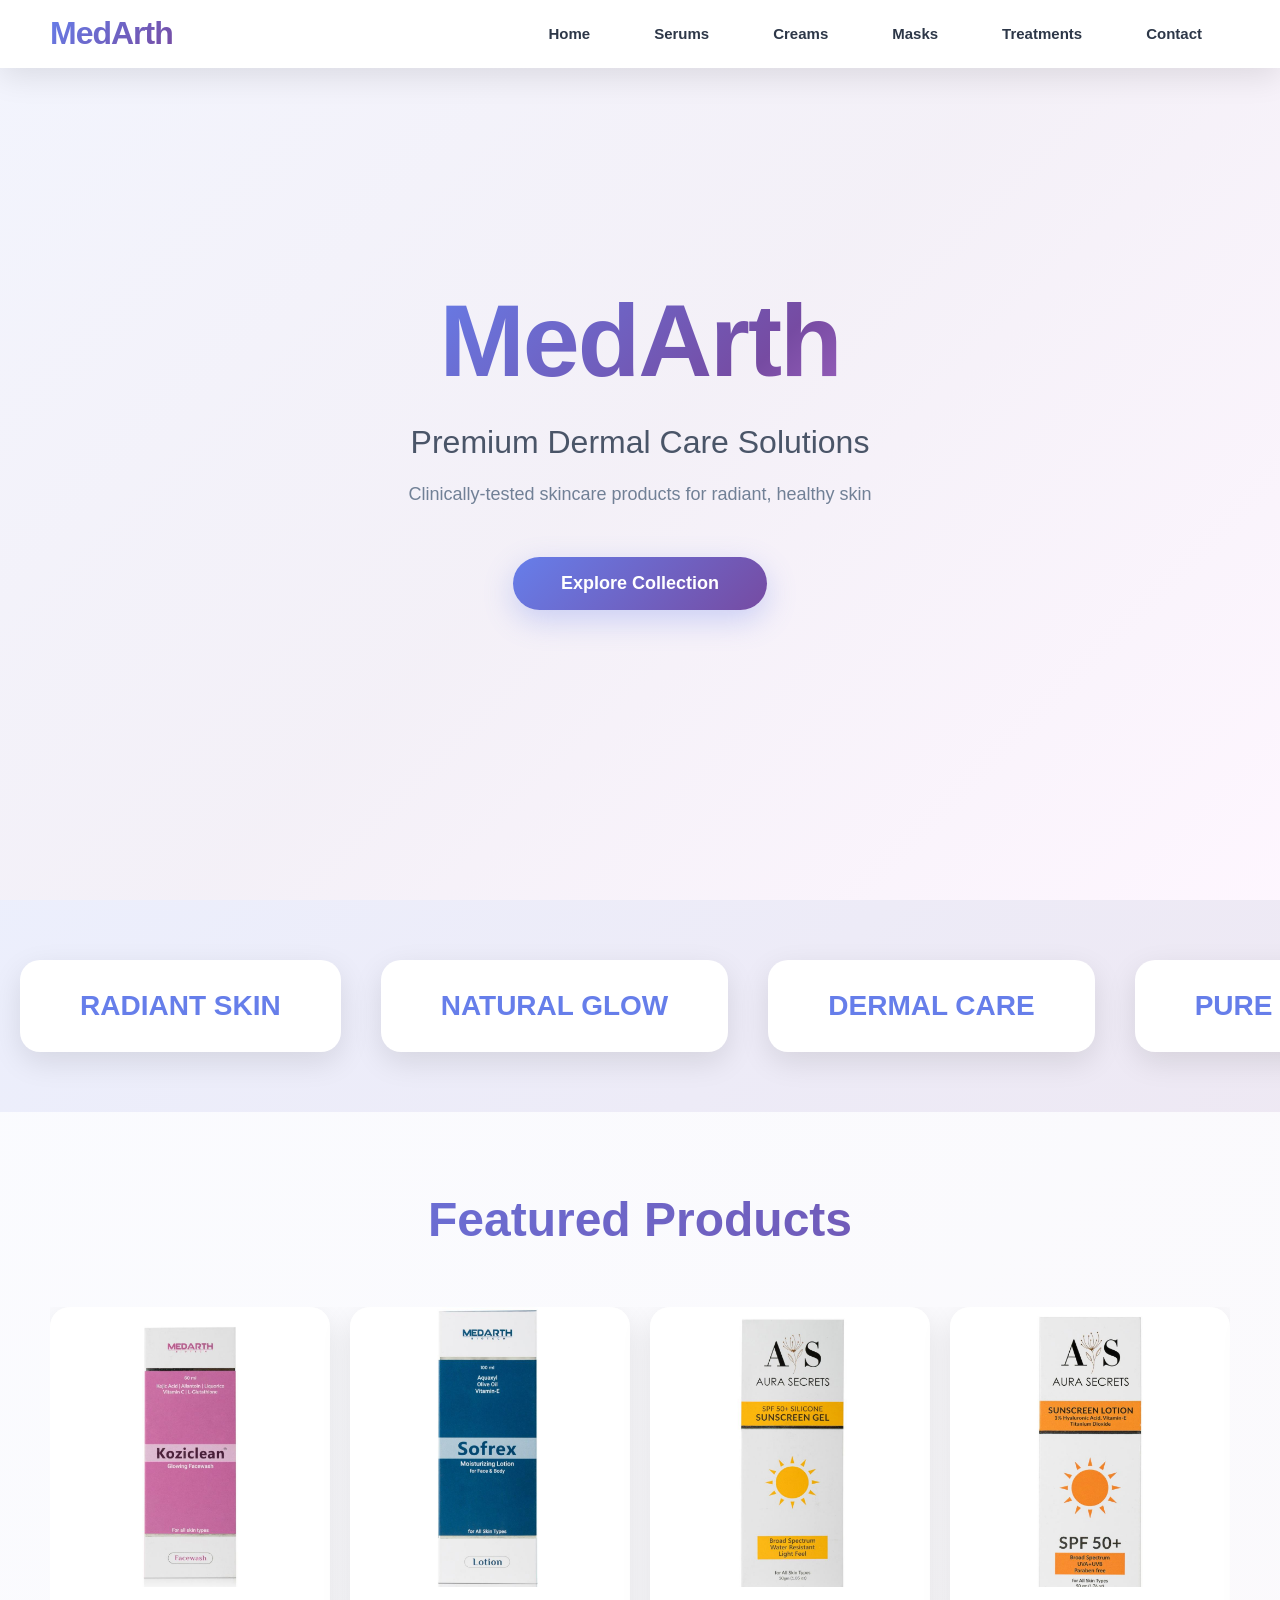
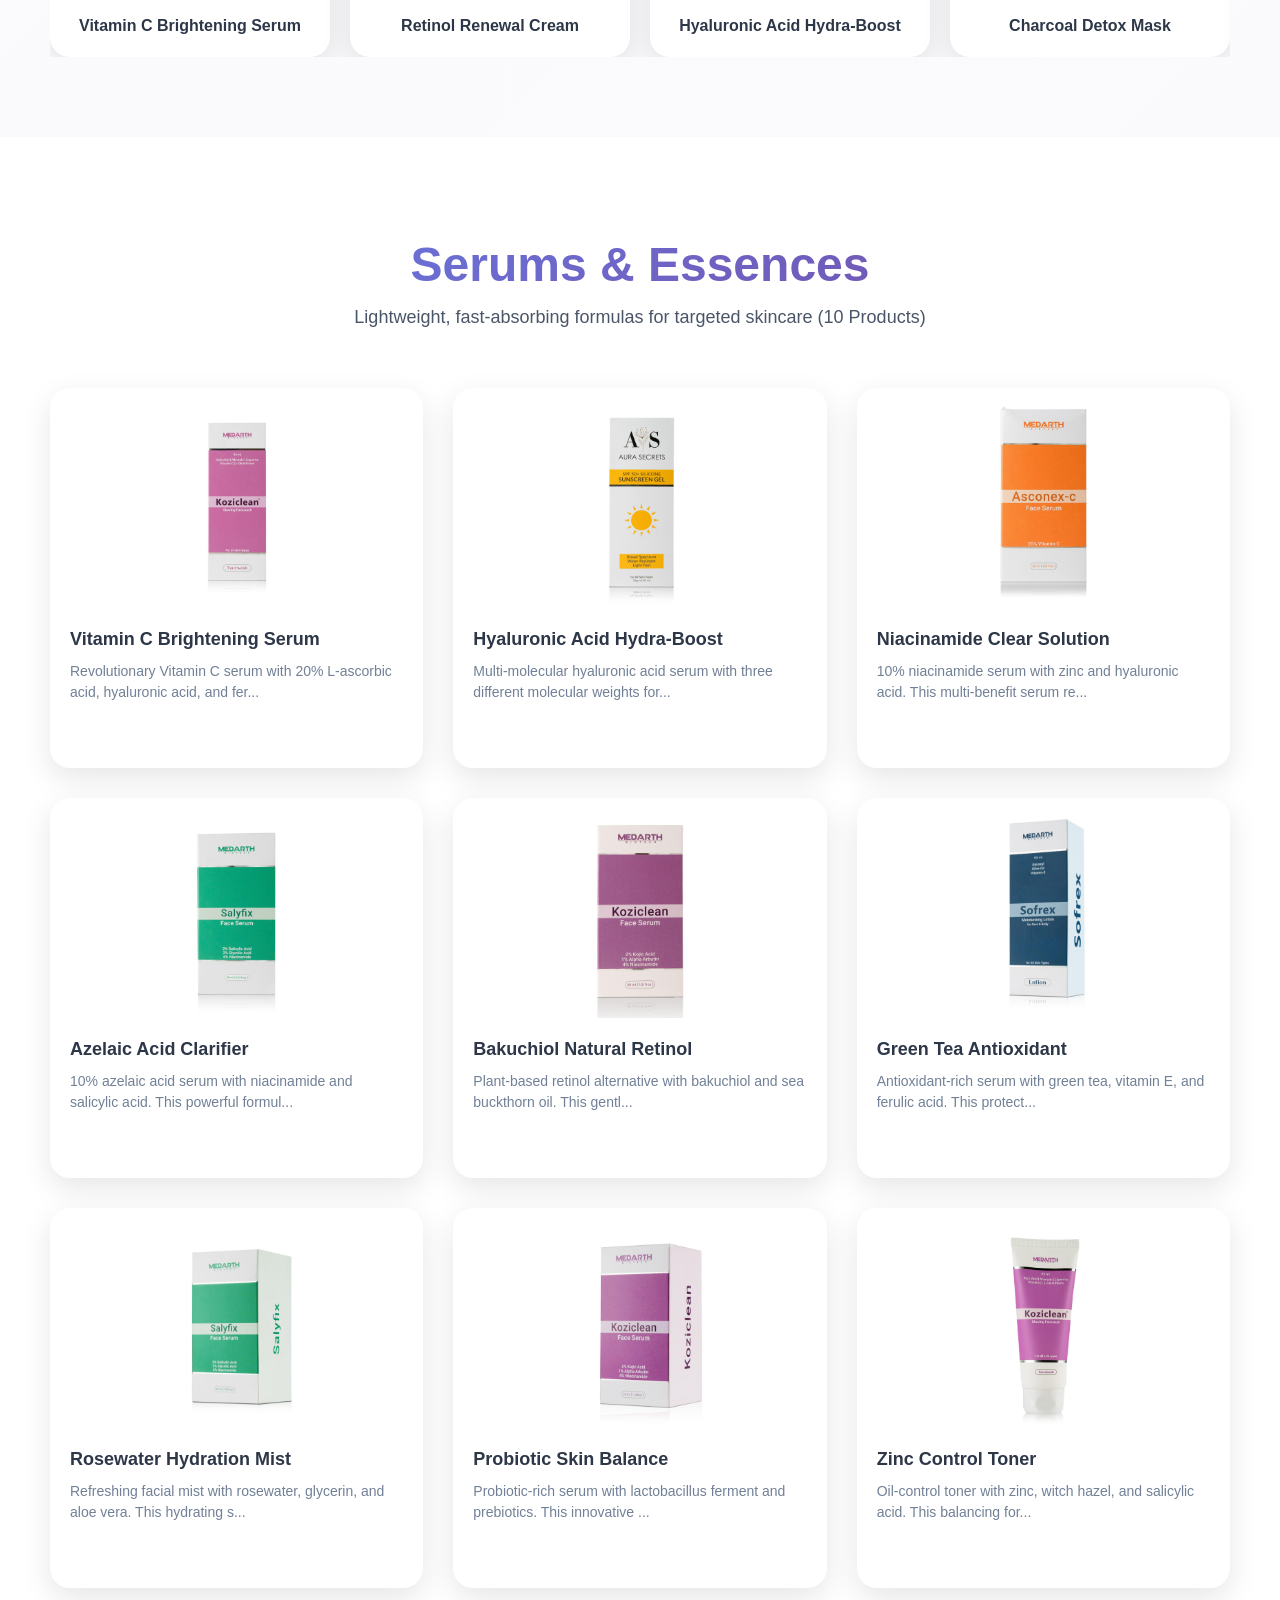
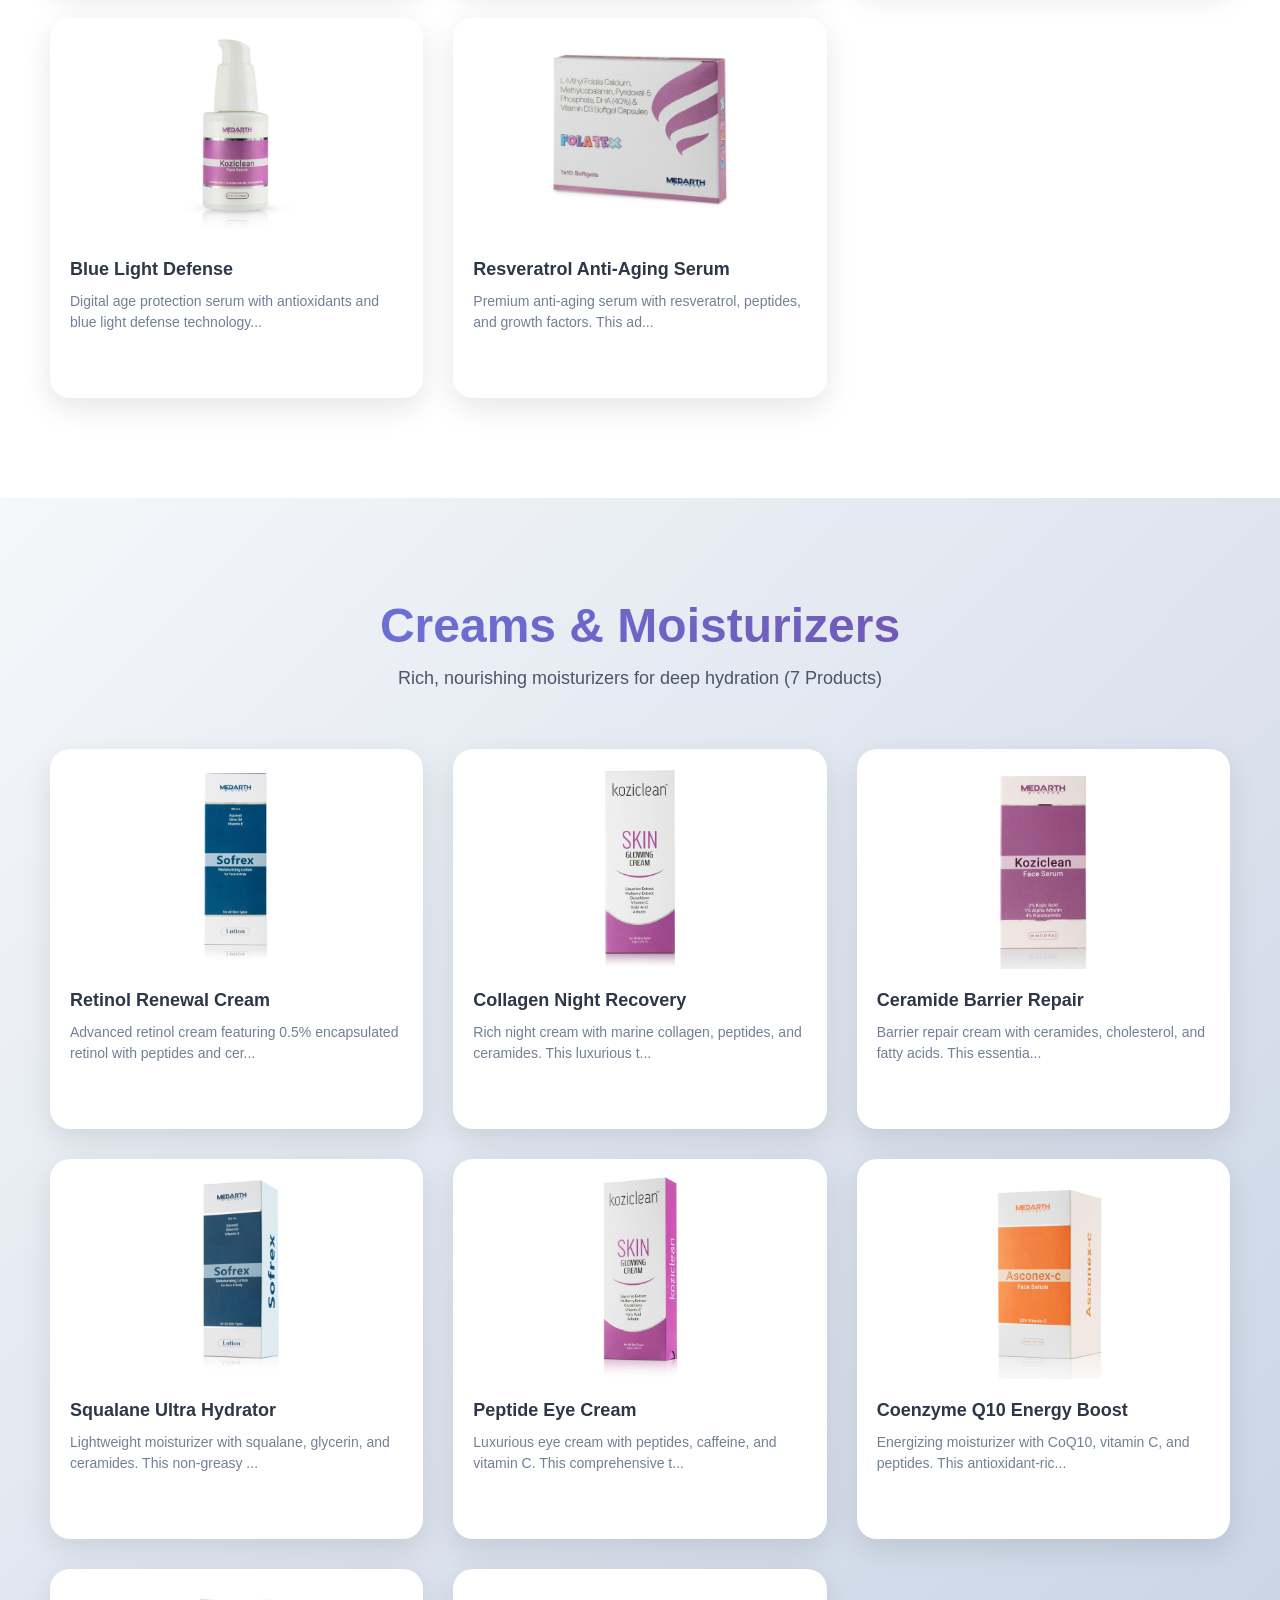
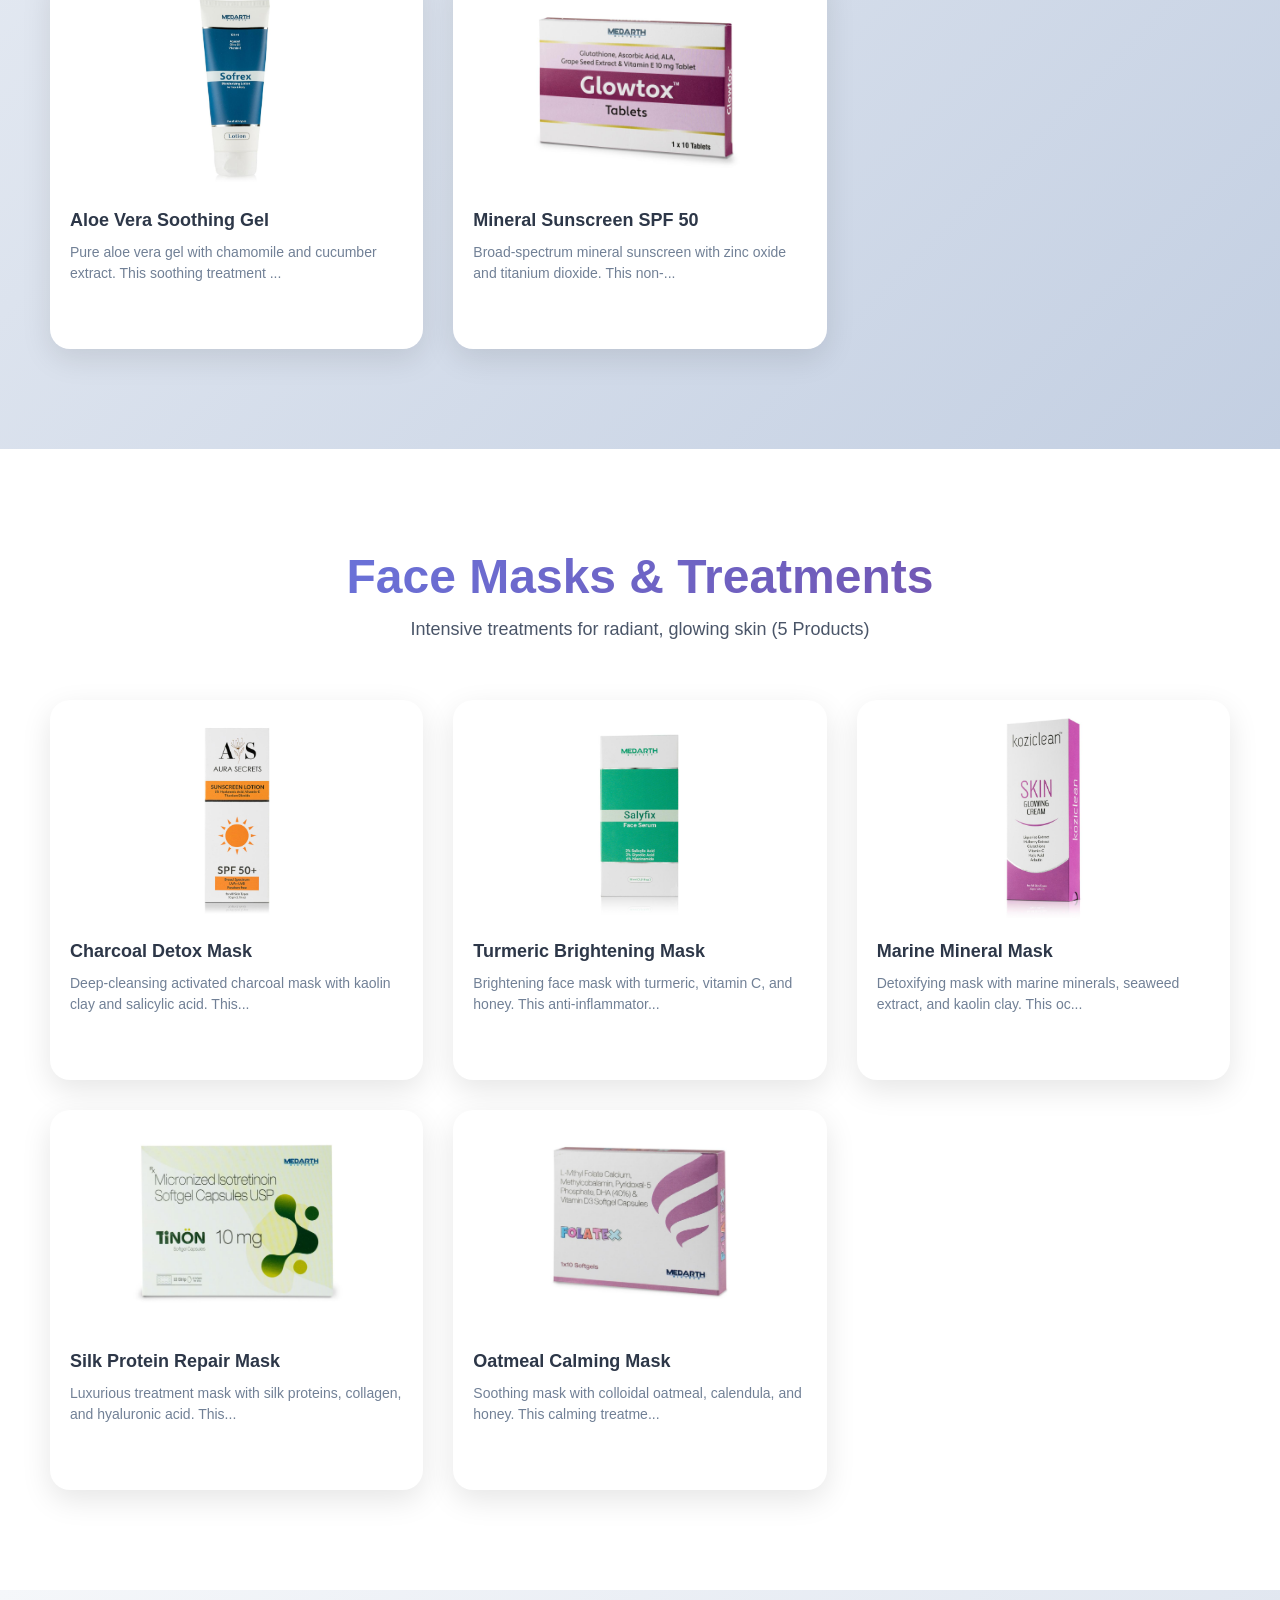
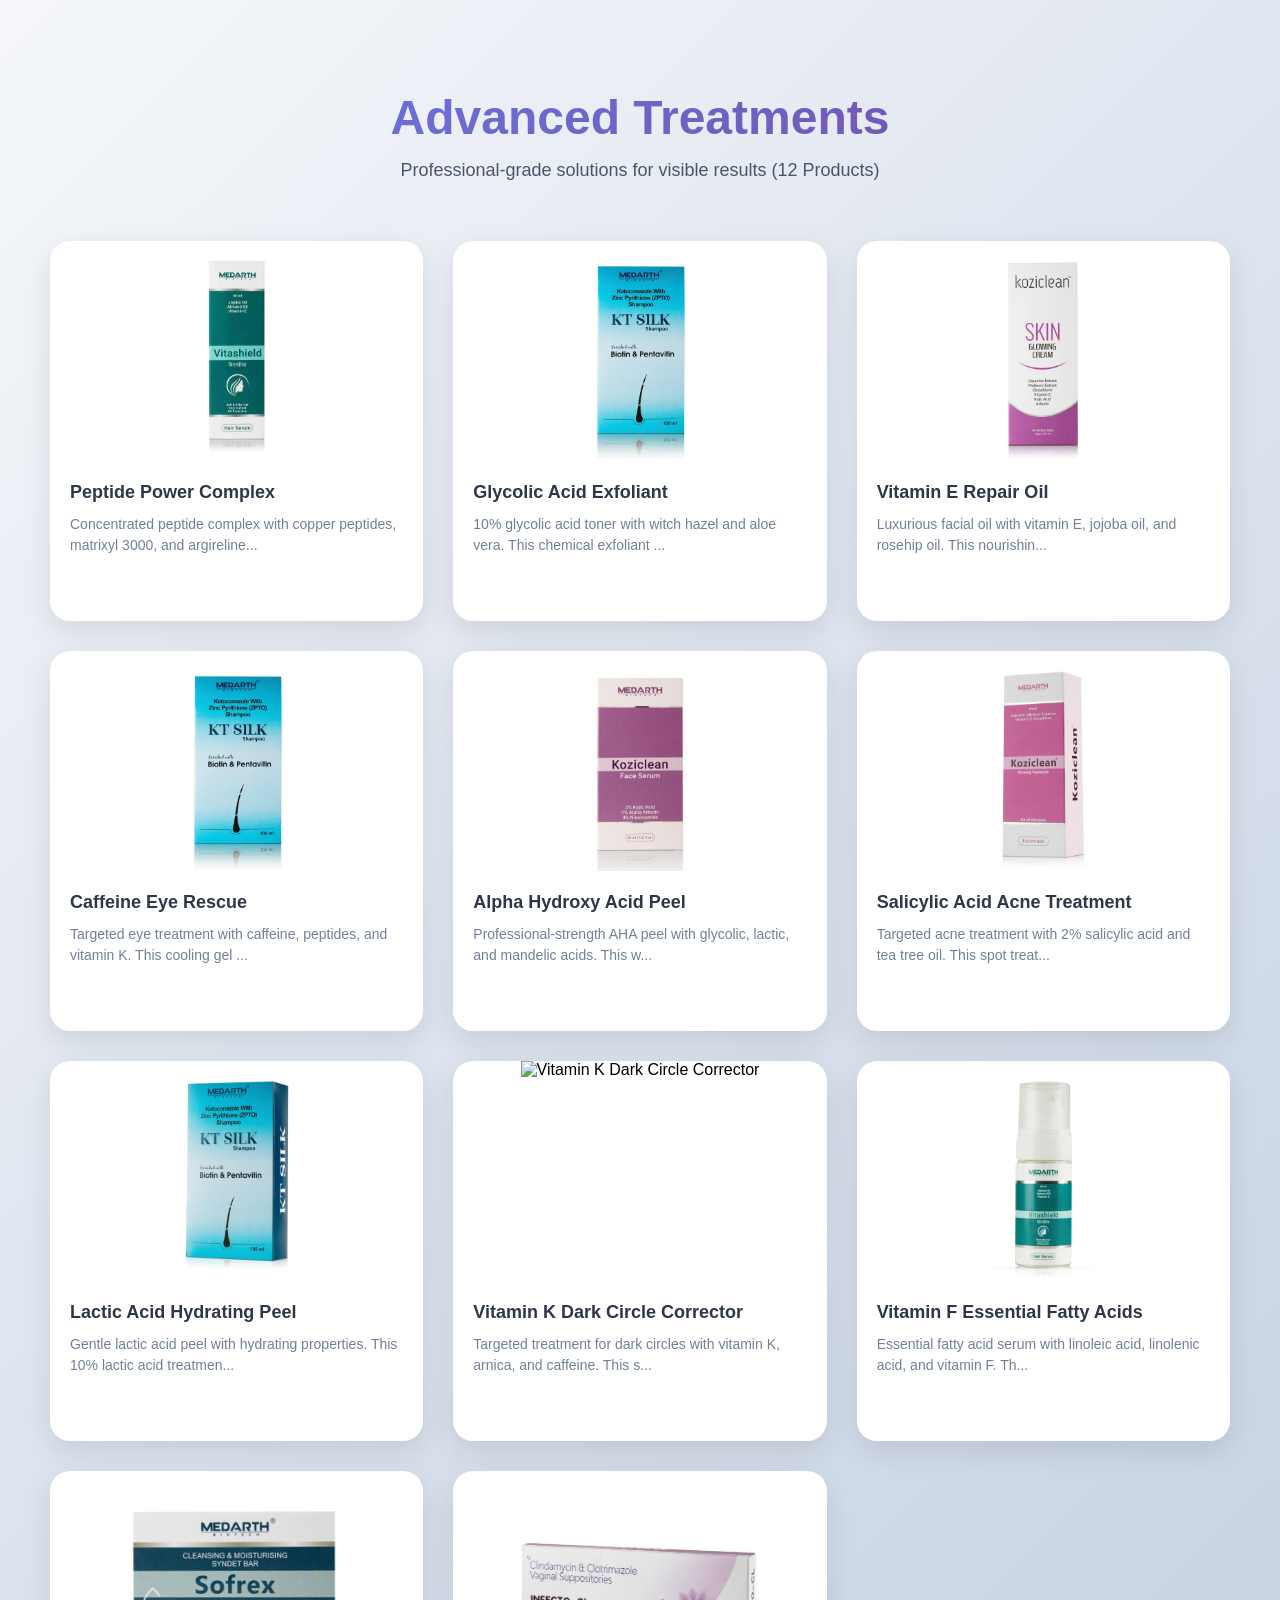
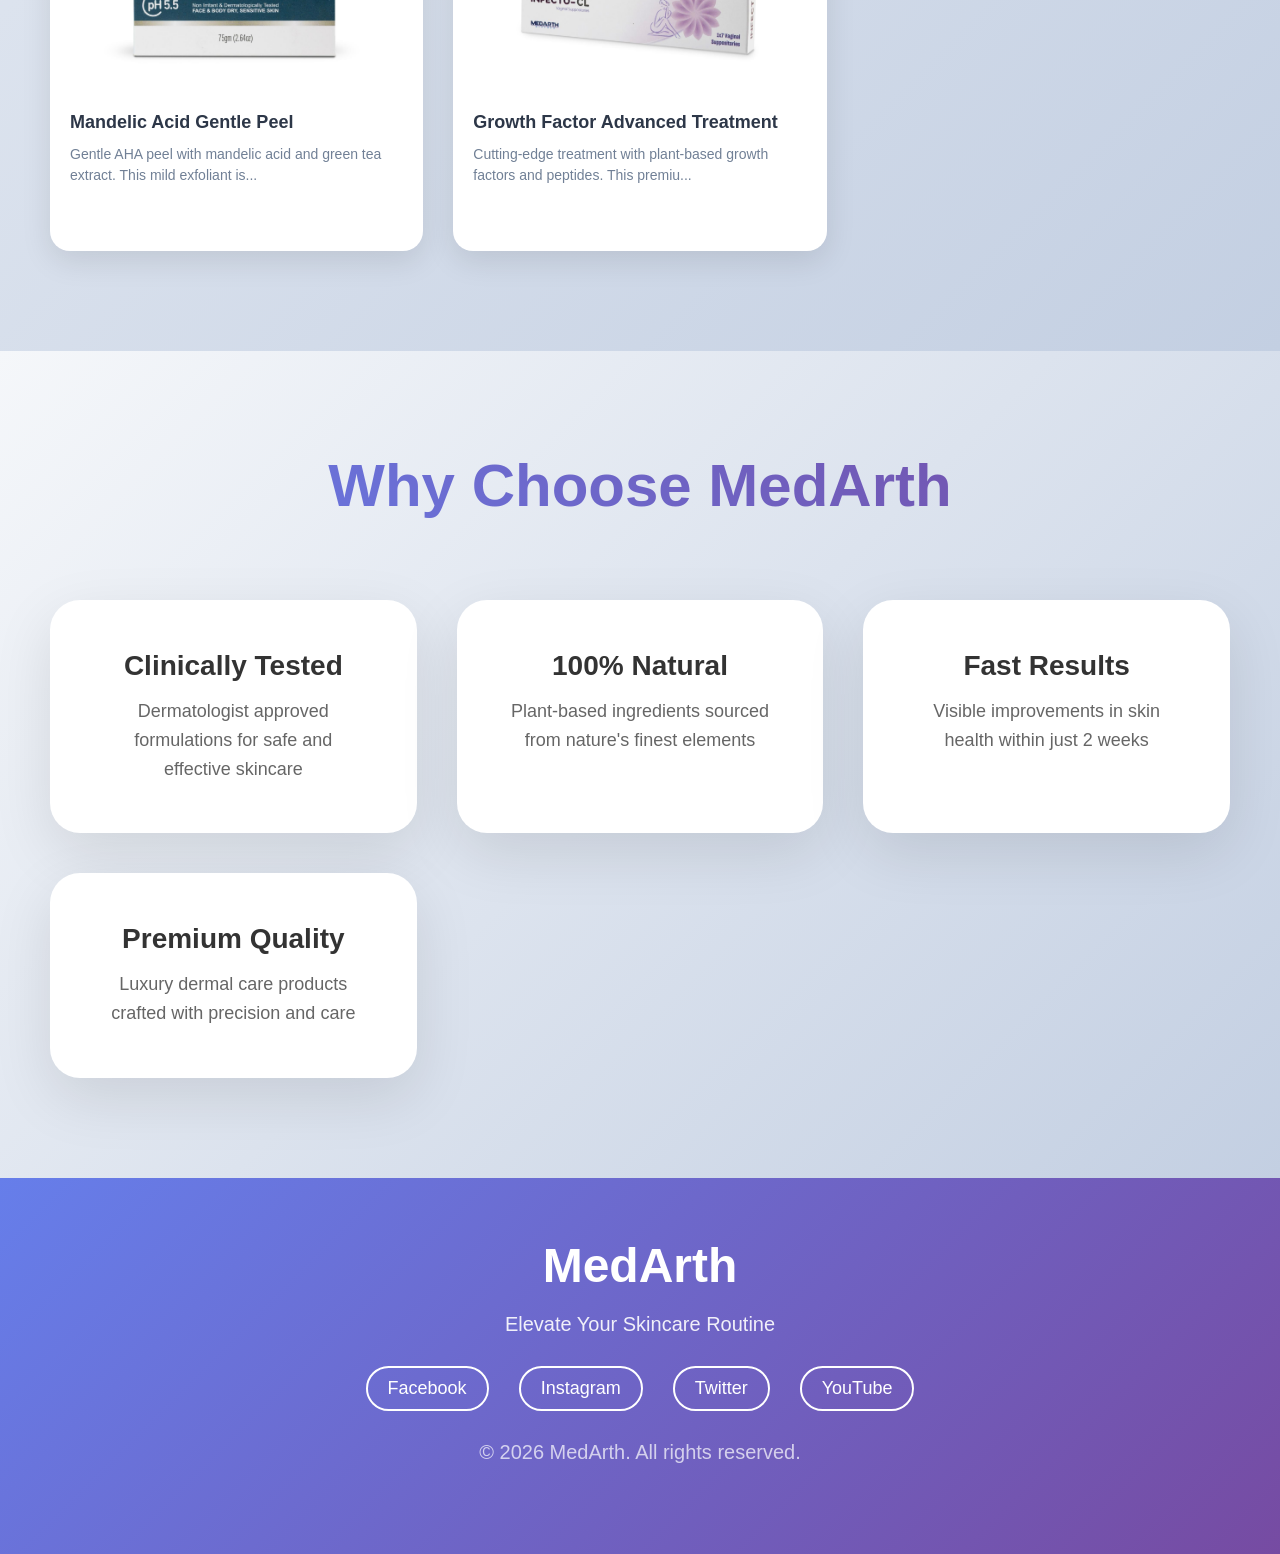
==== commit 3d83dca9: "Update copyright year in footer" ====
--- a/index.html
+++ b/index.html
@@ -159,9 +159,9 @@
             <a href="#">Twitter</a>
             <a href="#">YouTube</a>
         </div>
-        <p style="opacity: 0.7;">&copy; 2024 MedArth. All rights reserved.</p>
+        <p style="opacity: 0.7;">&copy; 2026 MedArth. All rights reserved.</p>
     </footer>
 
     <script src="script.js"></script>
 </body>
-</html>+</html>
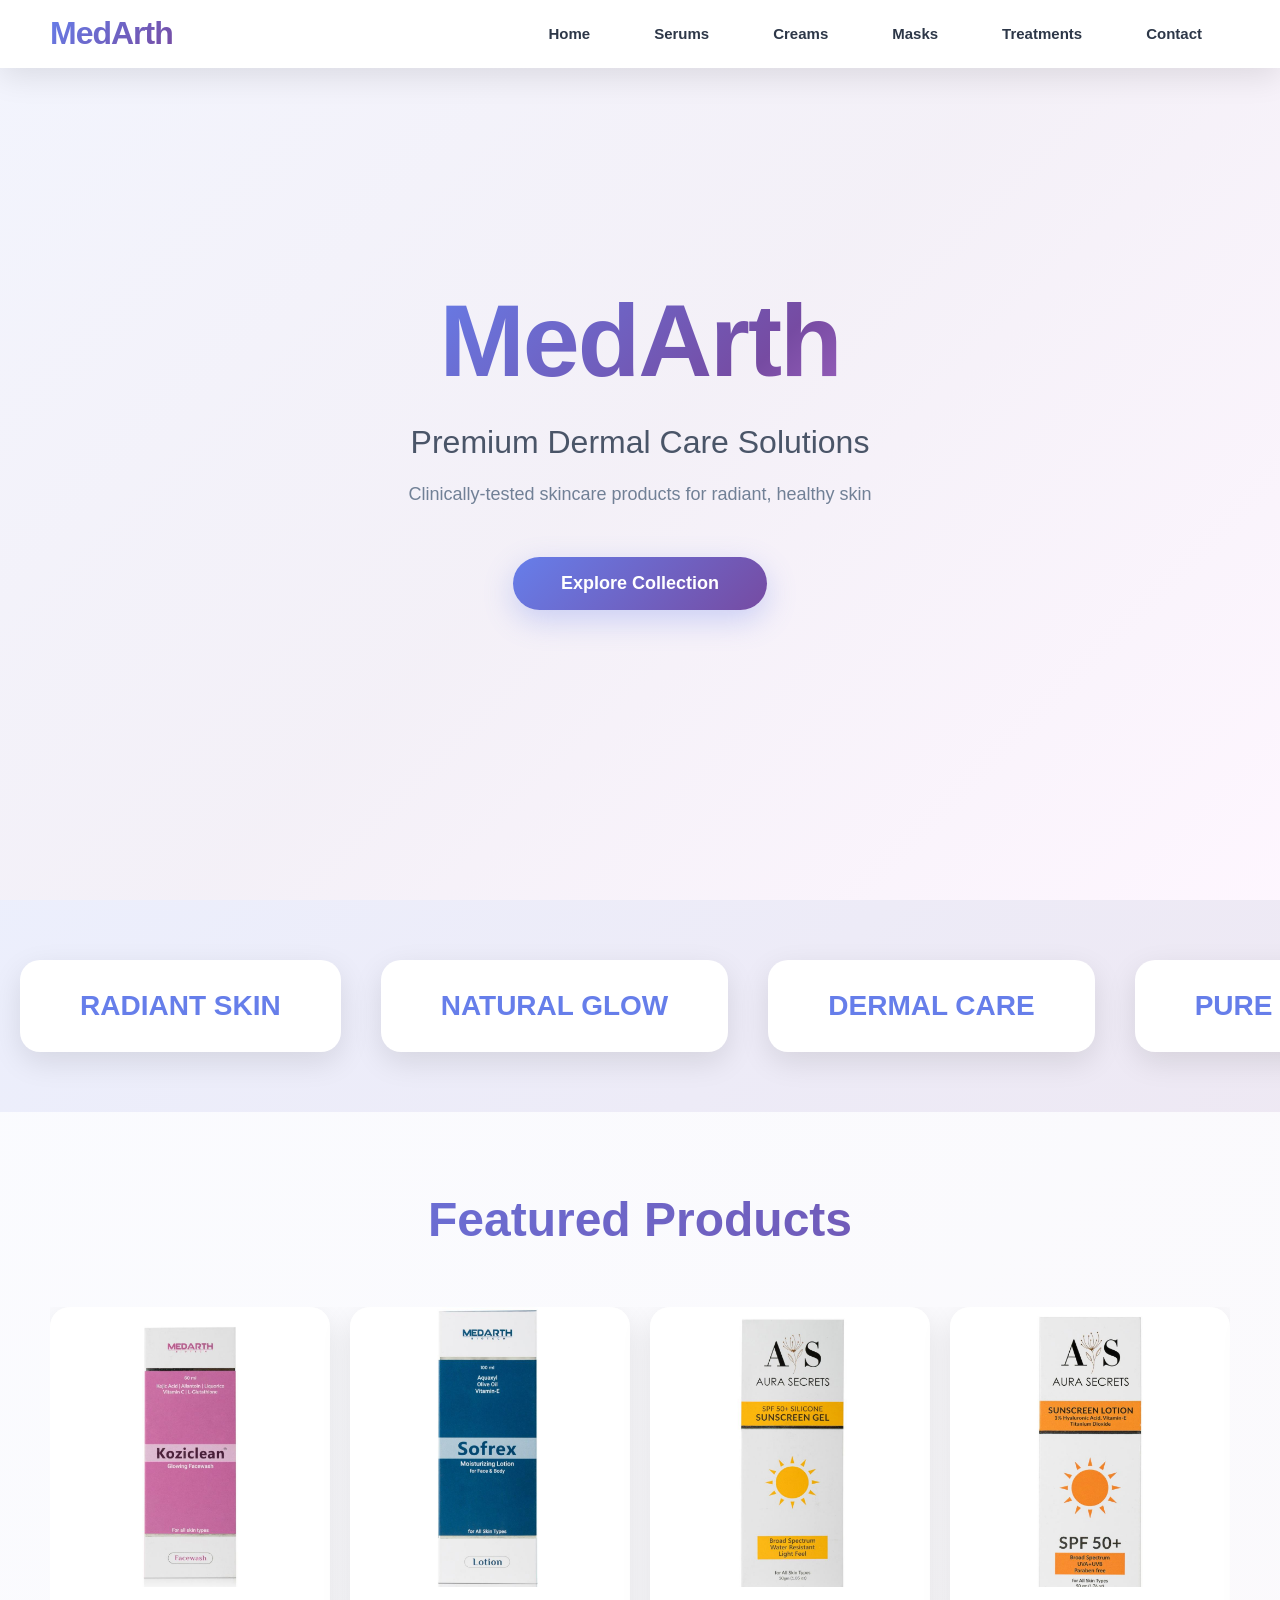
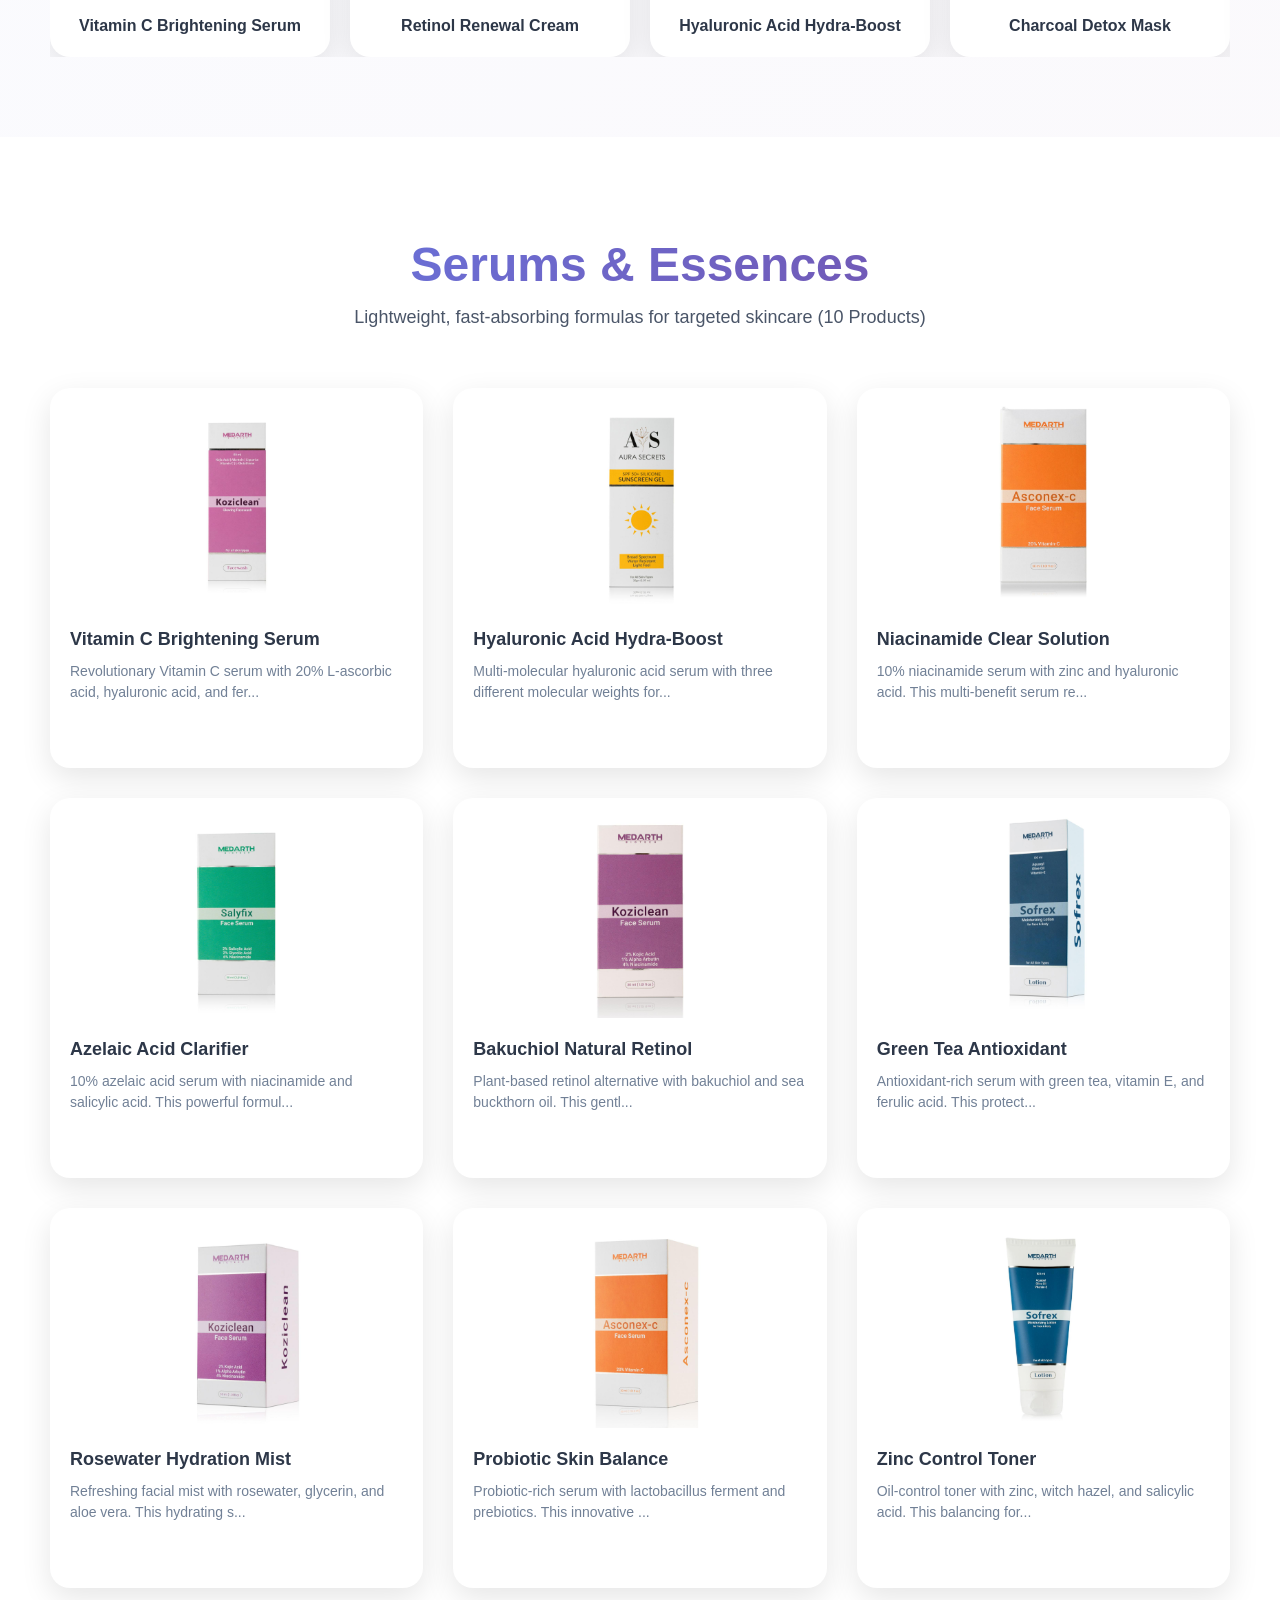
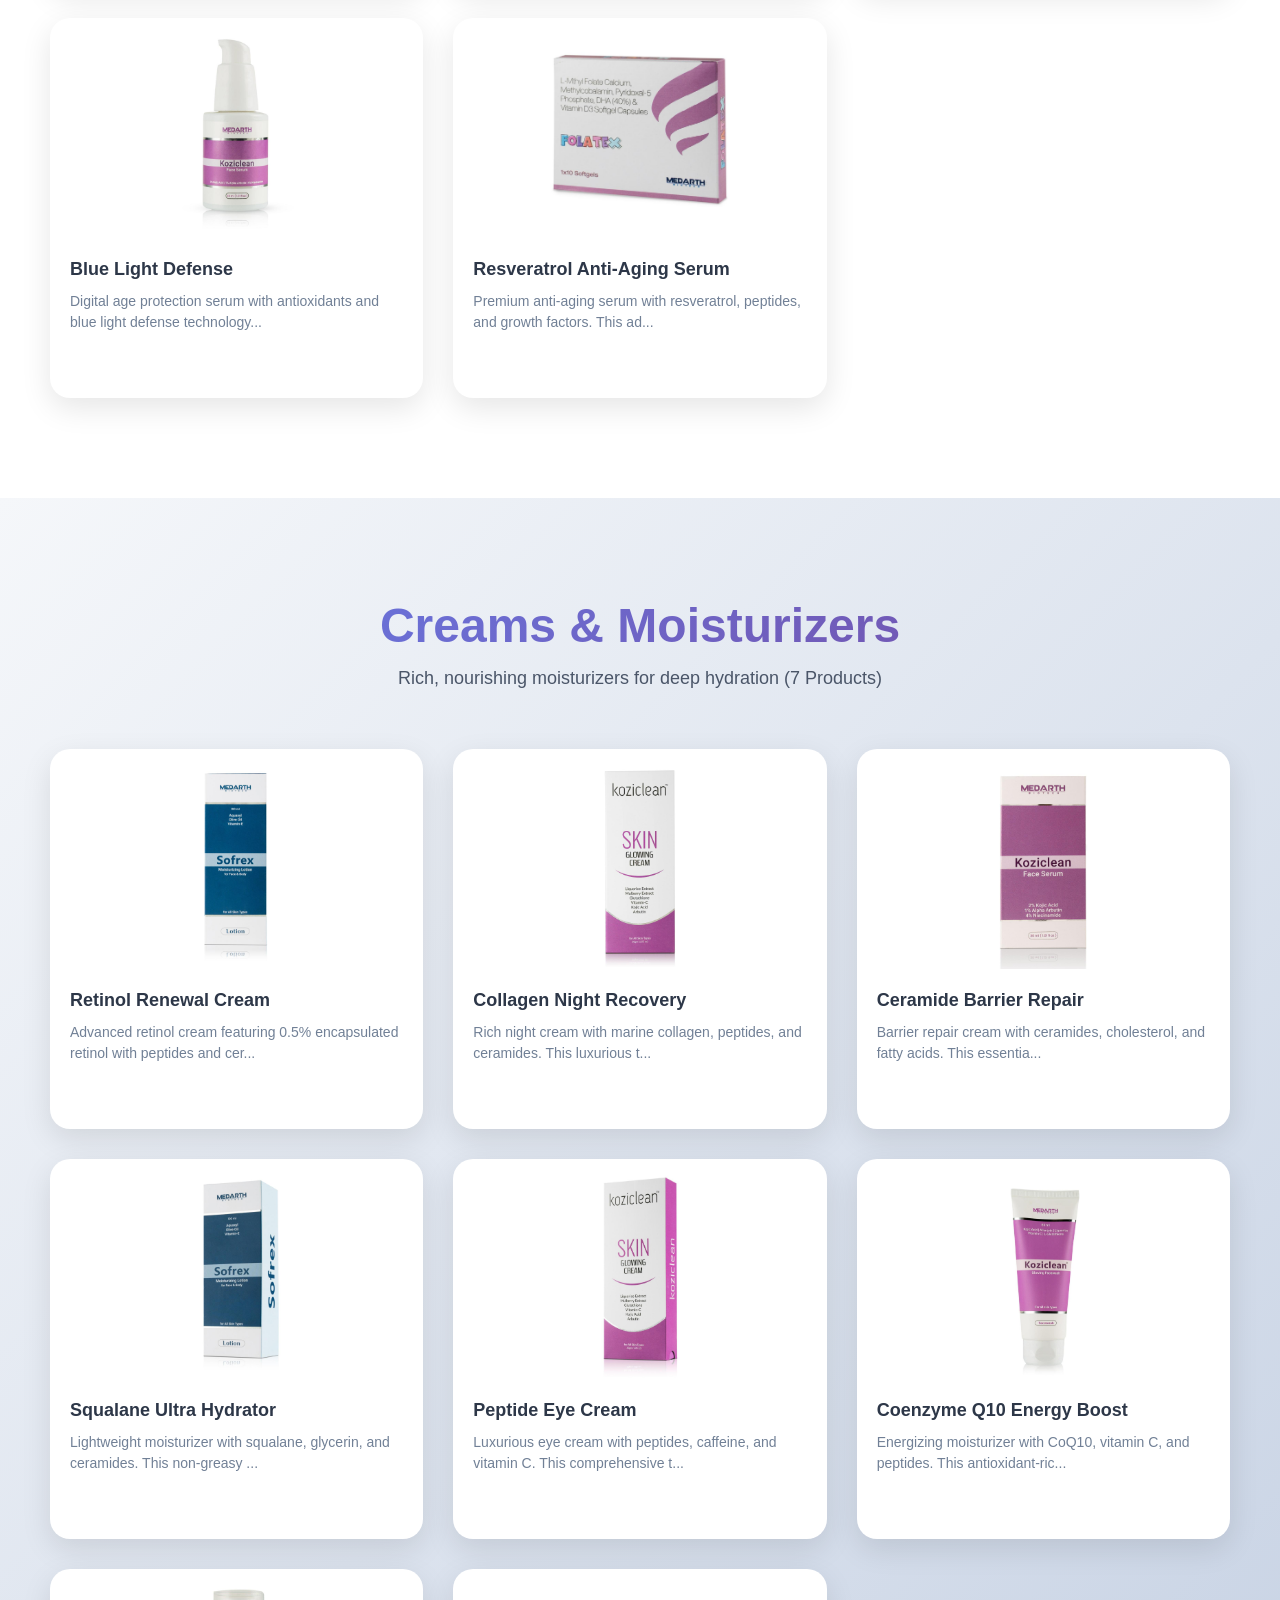
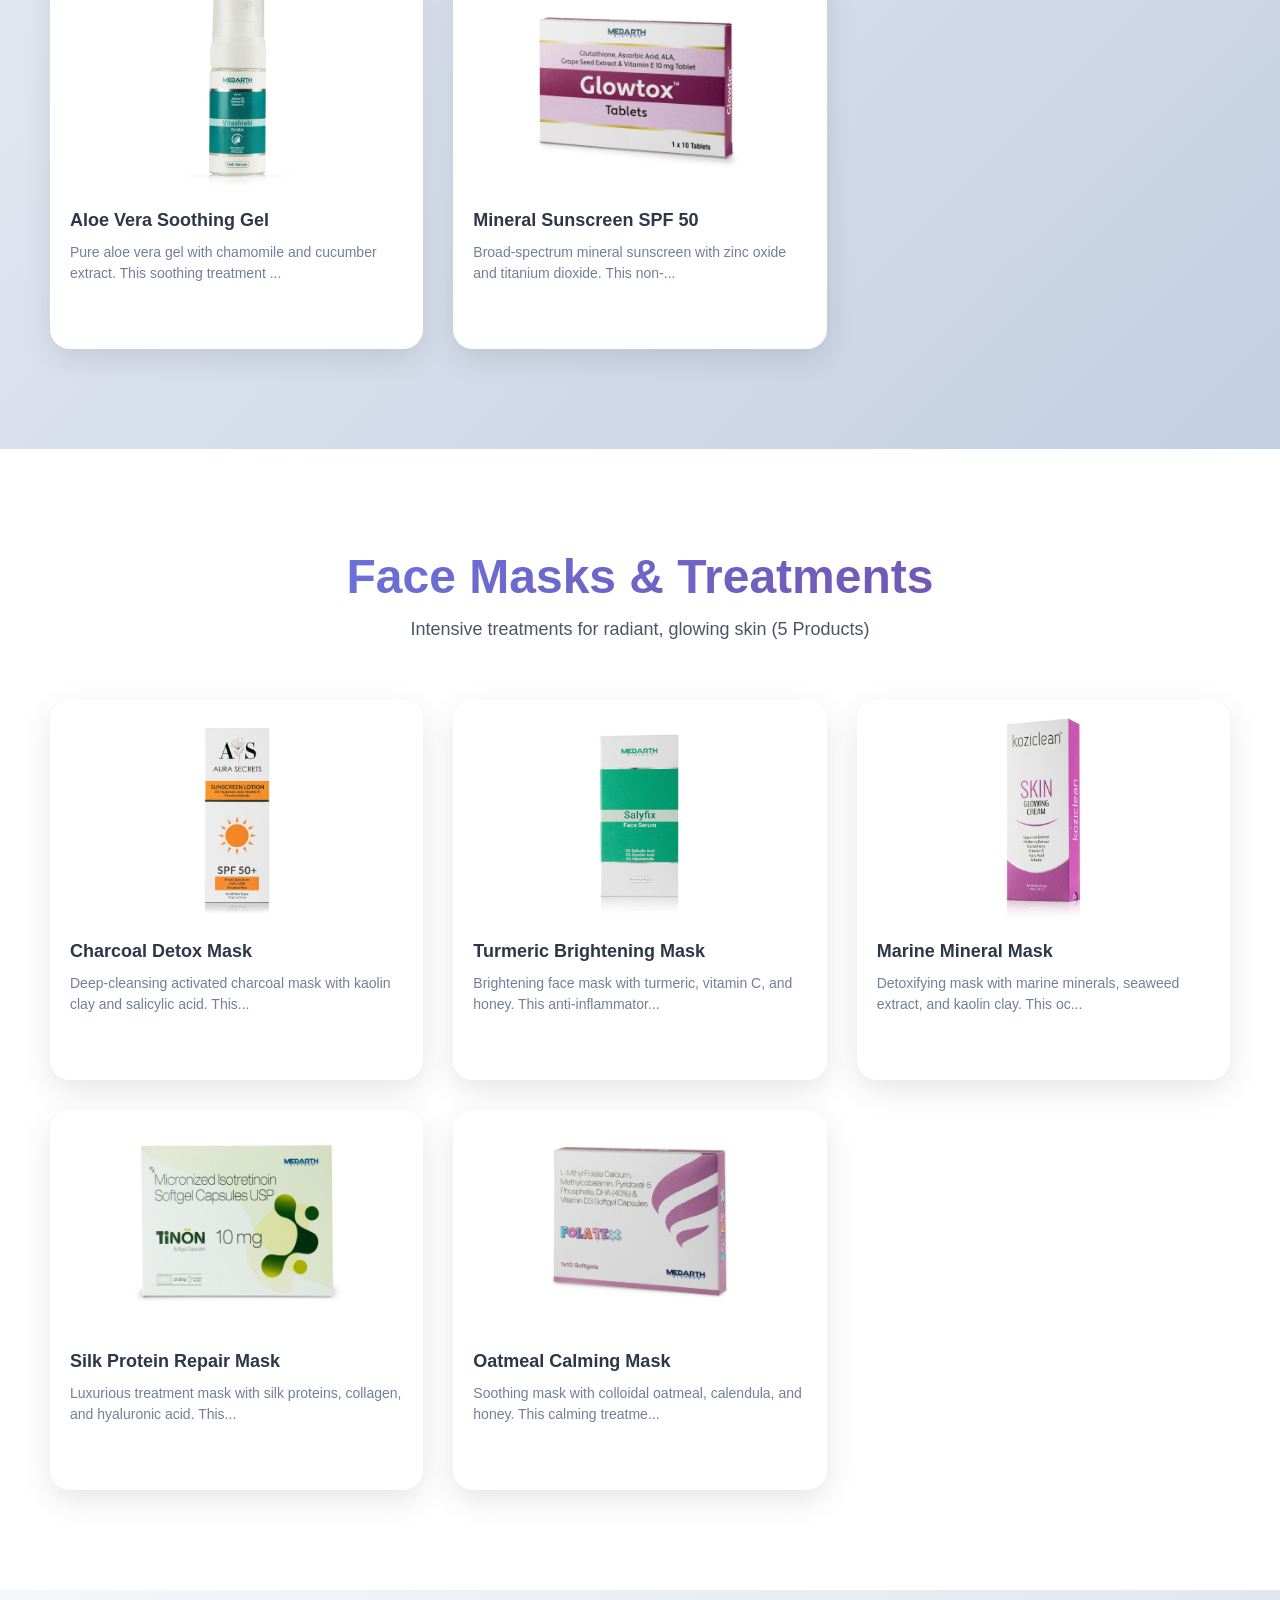
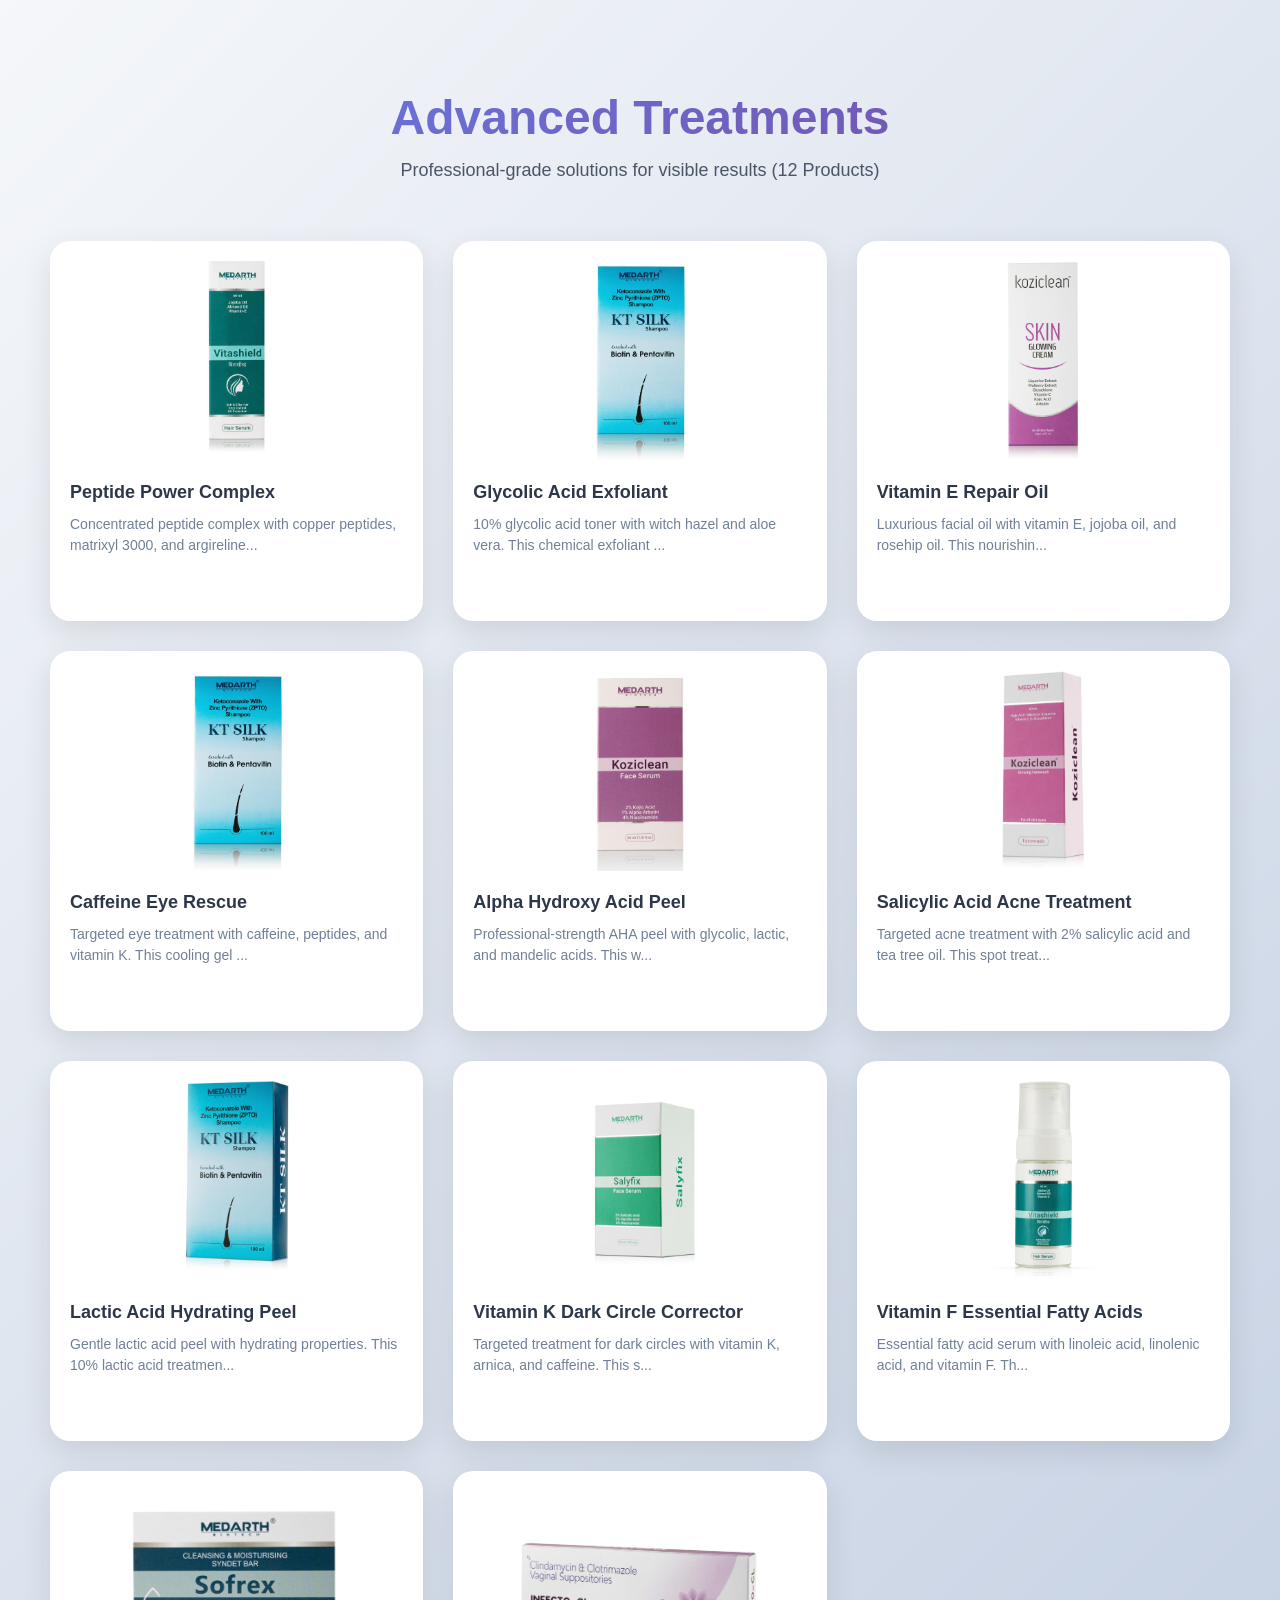
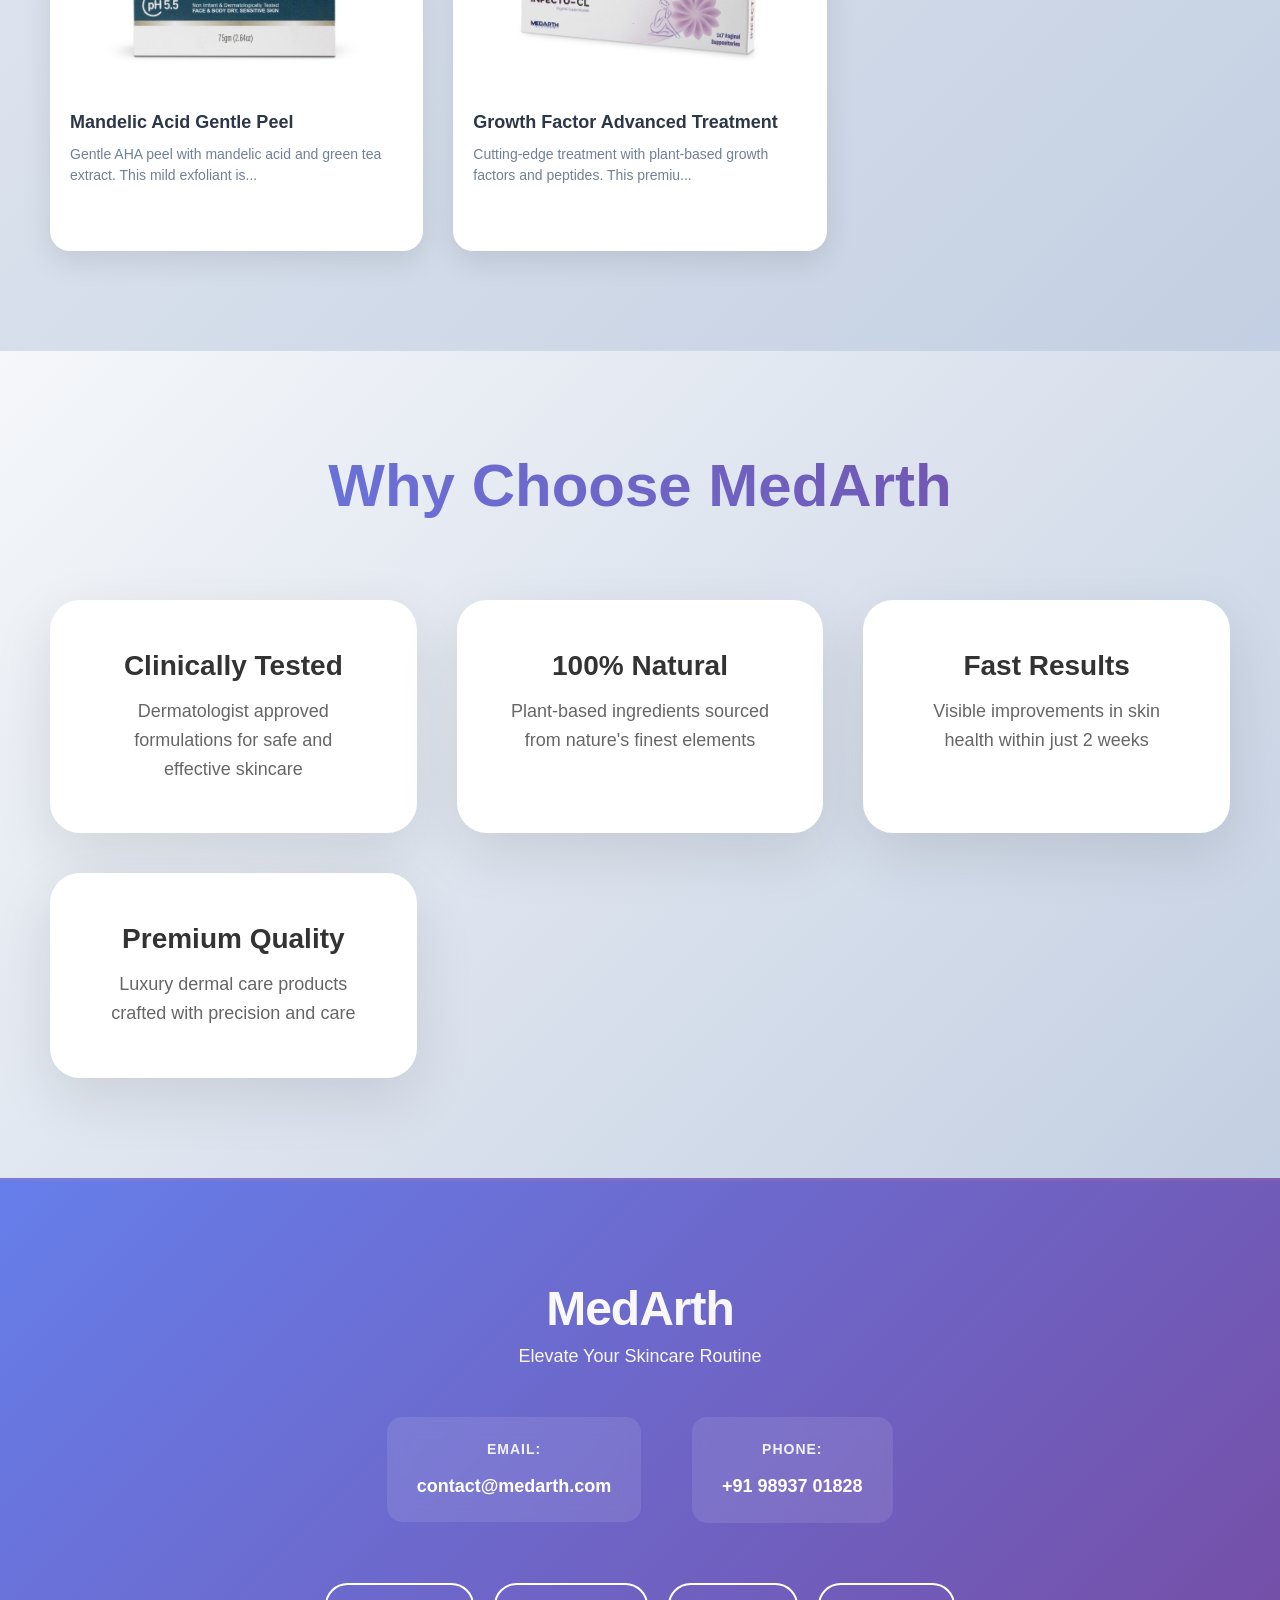
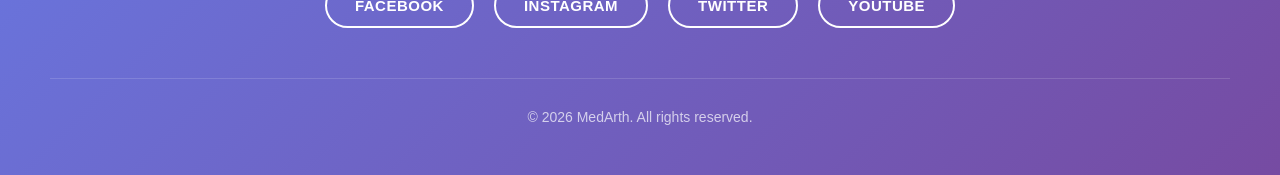
==== commit 9f83cb1b: "fix" ====
--- a/index.html
+++ b/index.html
@@ -153,15 +153,19 @@
     <footer id="contact">
         <h2>MedArth</h2>
         <p>Elevate Your Skincare Routine</p>
+        <div class="contact-info">
+            <p><strong>Email:</strong> <a href="mailto:contact@medarth.com">contact@medarth.com</a></p>
+            <p><strong>Phone:</strong> <a href="tel:+919893701828">+91 98937 01828</a></p>
+        </div>
         <div class="social-links">
             <a href="#">Facebook</a>
             <a href="#">Instagram</a>
             <a href="#">Twitter</a>
-            <a href="#">YouTube</a>
+            <a href="https://www.youtube.com/@medarthbiotech" target="_blank">YouTube</a>
         </div>
         <p style="opacity: 0.7;">&copy; 2026 MedArth. All rights reserved.</p>
     </footer>
 
     <script src="script.js"></script>
 </body>
-</html>
+</html>
--- a/styles.css
+++ b/styles.css
@@ -326,42 +326,110 @@
 footer {
     background: linear-gradient(135deg, #667eea 0%, #764ba2 100%);
     color: white;
-    padding: 60px 50px;
+    padding: 100px 50px 50px;
     text-align: center;
+    border-top: 3px solid rgba(255, 255, 255, 0.1);
 }
 
 footer h2 {
     font-size: 48px;
-    margin-bottom: 20px;
-}
-
-footer p {
-    font-size: 20px;
-    margin-bottom: 30px;
+    font-weight: 900;
+    margin-bottom: 10px;
+    letter-spacing: -1px;
+    background: linear-gradient(135deg, #ffffff, #f0f0f0);
+    -webkit-background-clip: text;
+    background-clip: text;
+    -webkit-text-fill-color: transparent;
+}
+
+footer > p:first-of-type {
+    font-size: 18px;
+    margin-bottom: 50px;
+    opacity: 0.95;
+    font-weight: 500;
+}
+
+.contact-info {
+    margin: 50px 0;
+    font-size: 16px;
+    display: flex;
+    justify-content: center;
+    gap: 50px;
+    flex-wrap: wrap;
+}
+
+.contact-info p {
+    margin: 0;
+    line-height: 1.8;
+    background: rgba(255, 255, 255, 0.1);
+    padding: 20px 30px;
+    border-radius: 15px;
+    backdrop-filter: blur(10px);
+    transition: all 0.3s ease;
+}
+
+.contact-info p:hover {
+    background: rgba(255, 255, 255, 0.2);
+    transform: translateY(-5px);
+}
+
+.contact-info strong {
+    display: block;
+    font-size: 14px;
     opacity: 0.9;
+    margin-bottom: 8px;
+    text-transform: uppercase;
+    letter-spacing: 1px;
+}
+
+.contact-info a {
+    color: white;
+    text-decoration: none;
+    font-weight: 700;
+    font-size: 18px;
+    transition: all 0.3s ease;
+    display: inline-block;
+}
+
+.contact-info a:hover {
+    opacity: 0.8;
+    text-decoration: underline;
 }
 
 .social-links {
+    margin: 60px 0 50px;
     display: flex;
     justify-content: center;
-    gap: 30px;
-    margin-bottom: 30px;
+    gap: 20px;
+    flex-wrap: wrap;
 }
 
 .social-links a {
     color: white;
     text-decoration: none;
-    font-size: 18px;
-    transition: all 0.3s;
-    padding: 10px 20px;
+    font-weight: 600;
+    transition: all 0.3s cubic-bezier(0.4, 0, 0.2, 1);
+    padding: 12px 28px;
     border: 2px solid white;
-    border-radius: 25px;
+    border-radius: 50px;
+    font-size: 15px;
+    text-transform: uppercase;
+    letter-spacing: 0.5px;
 }
 
 .social-links a:hover {
     background: white;
     color: #667eea;
     transform: translateY(-5px);
+    box-shadow: 0 10px 30px rgba(0, 0, 0, 0.2);
+}
+
+footer > p:last-of-type {
+    margin-top: 50px;
+    padding-top: 30px;
+    border-top: 1px solid rgba(255, 255, 255, 0.2);
+    font-size: 14px;
+    opacity: 0.8;
 }
 
 /* Animations */
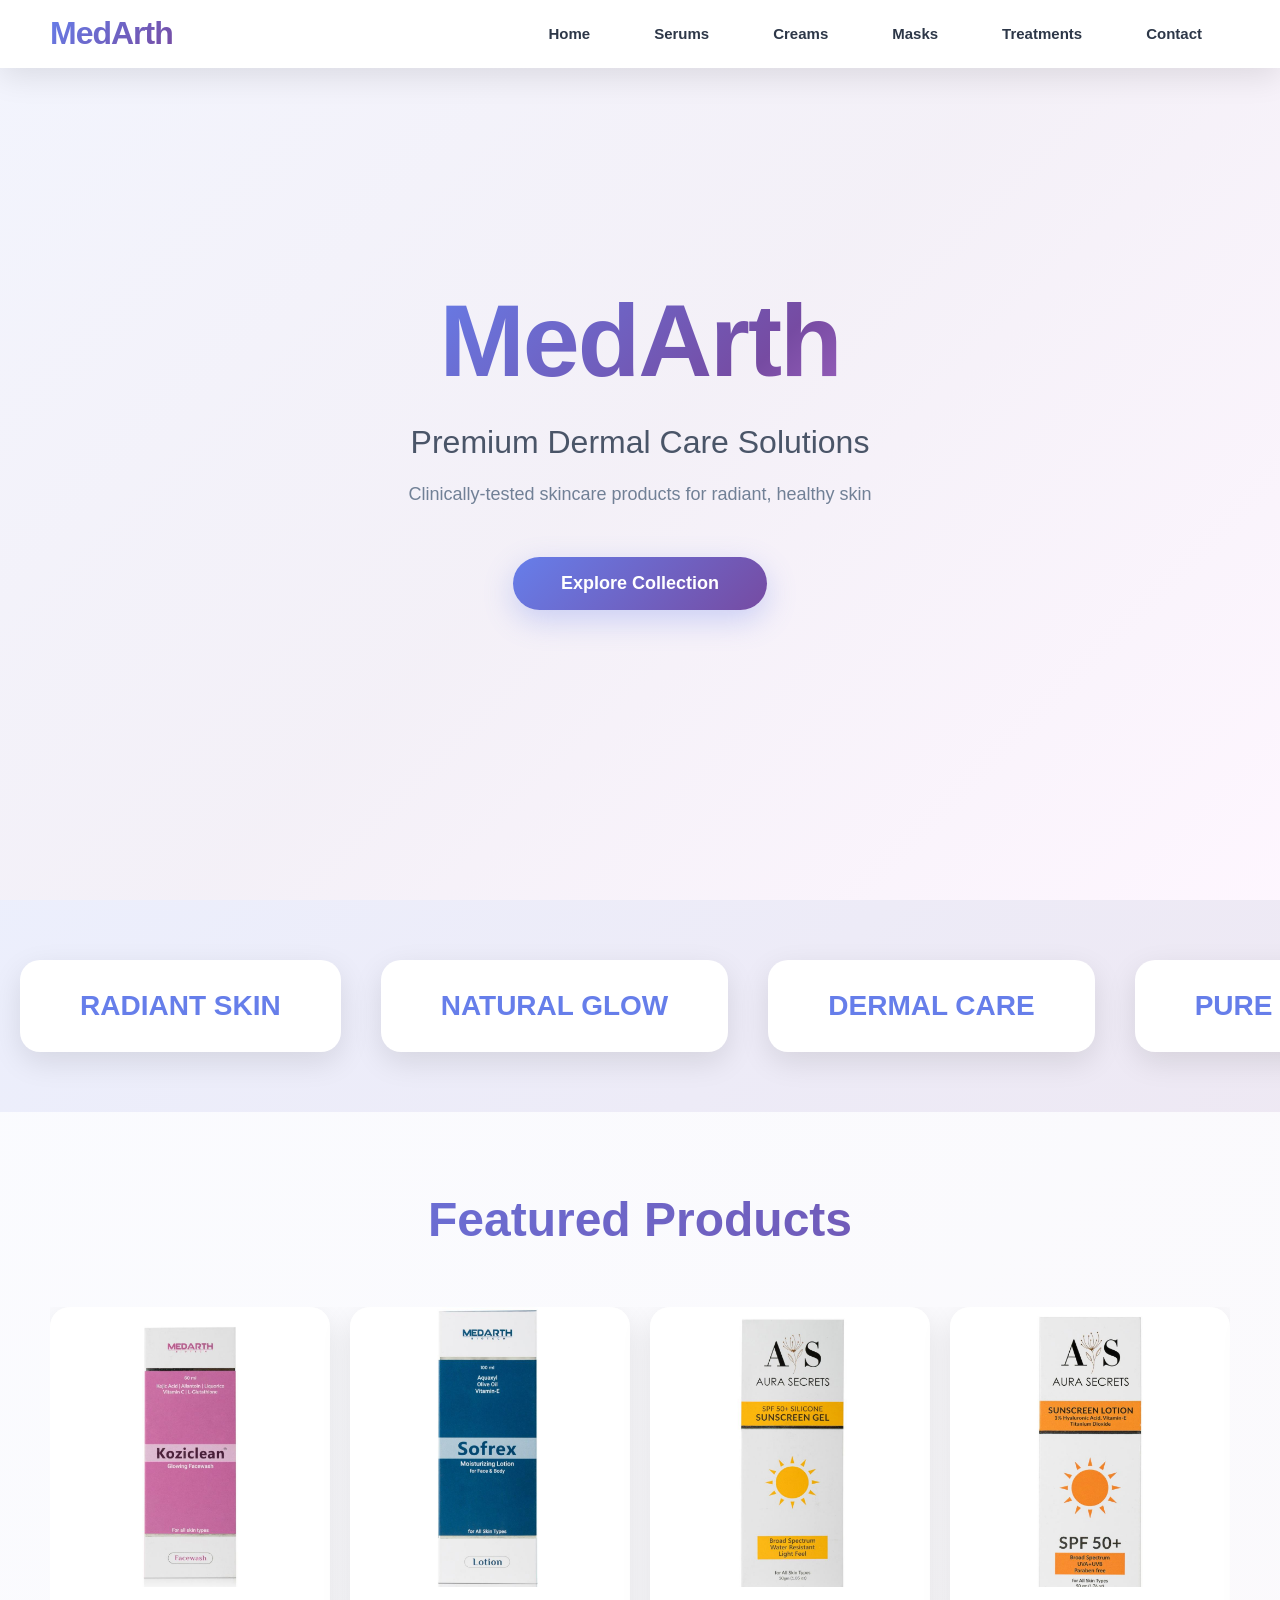
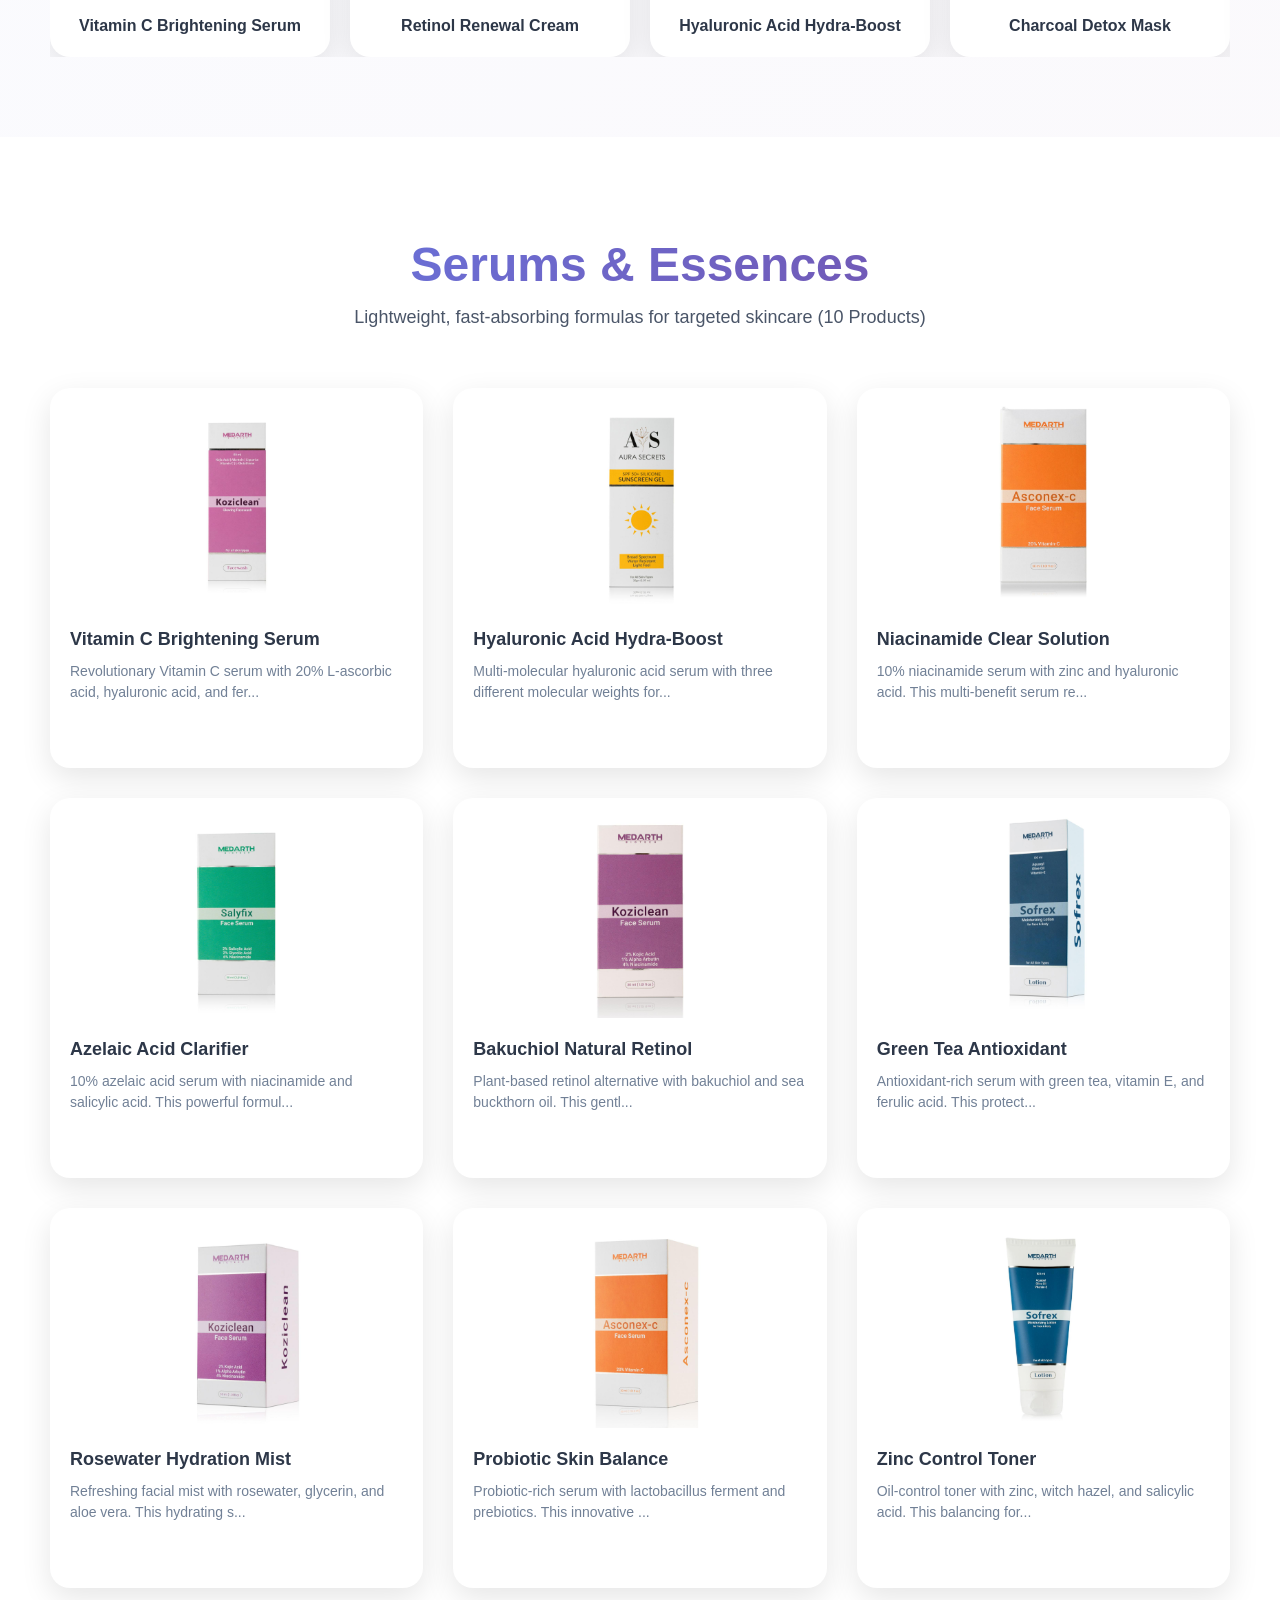
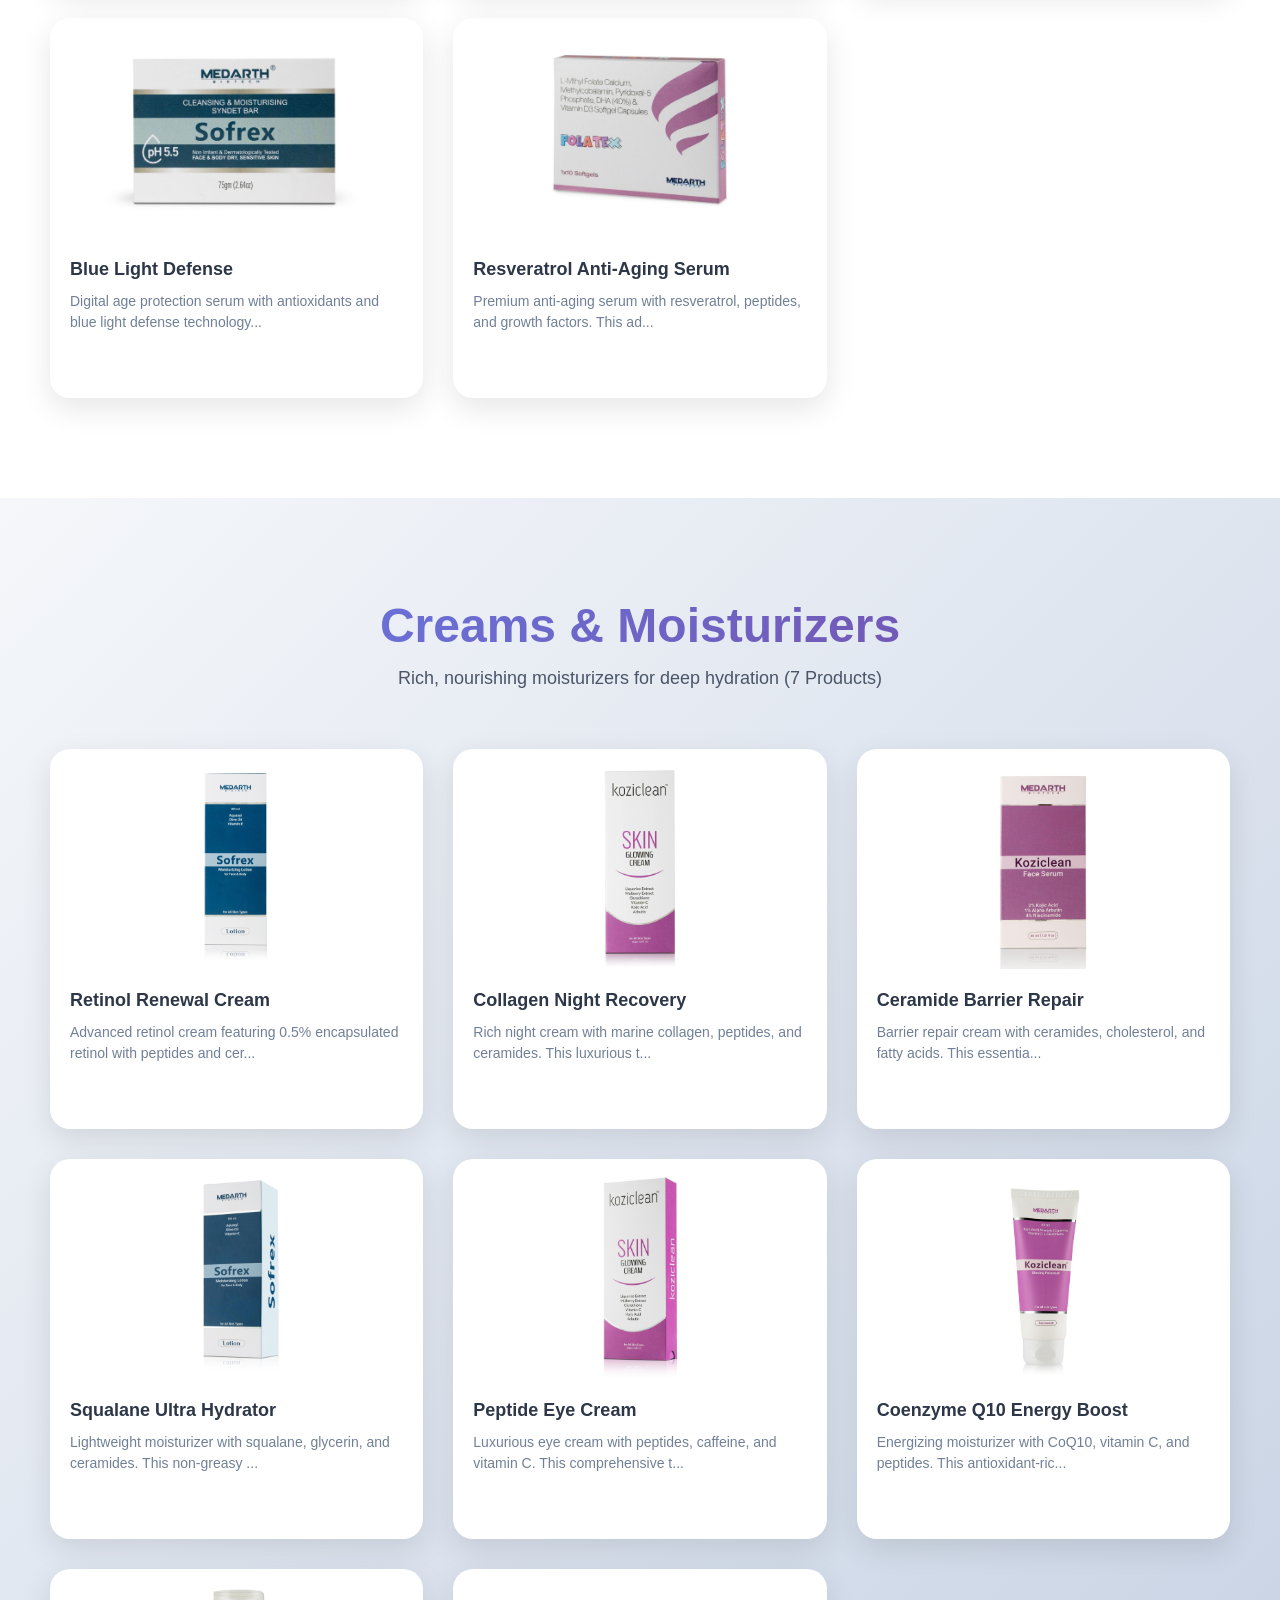
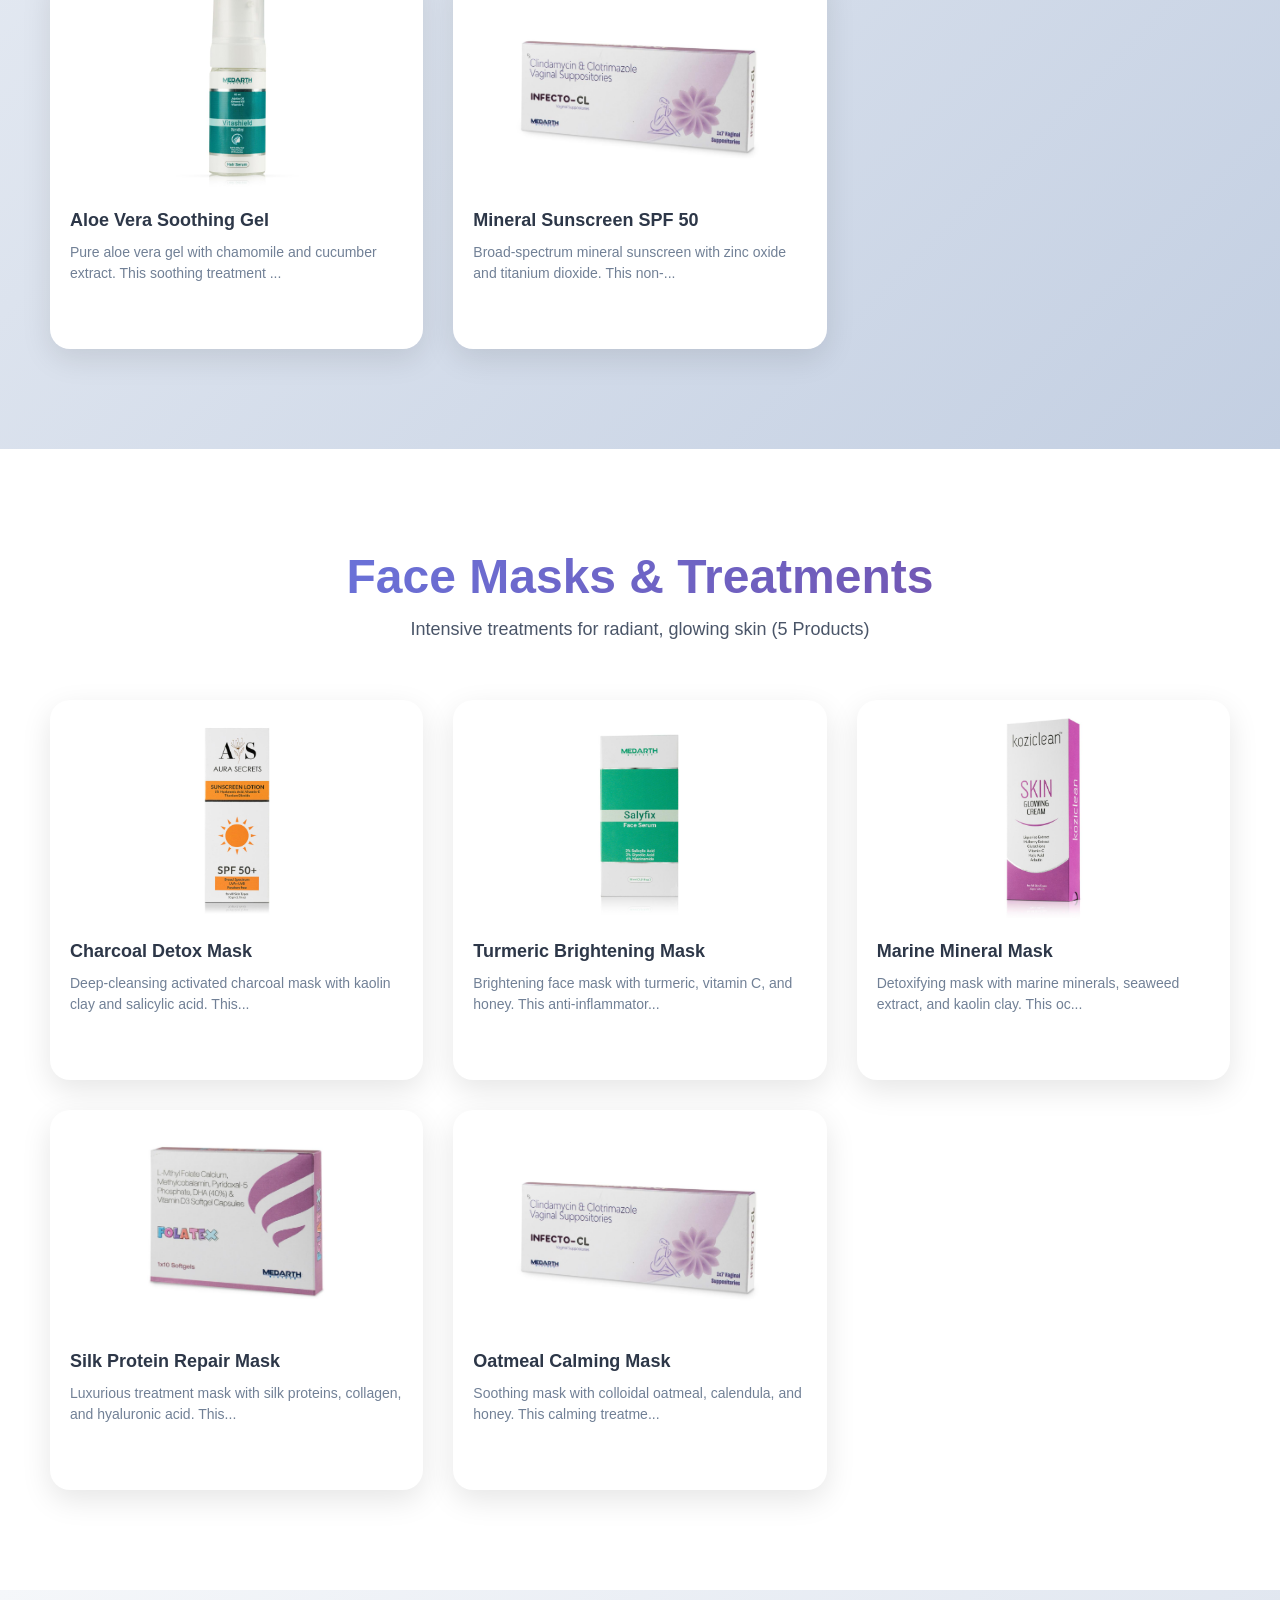
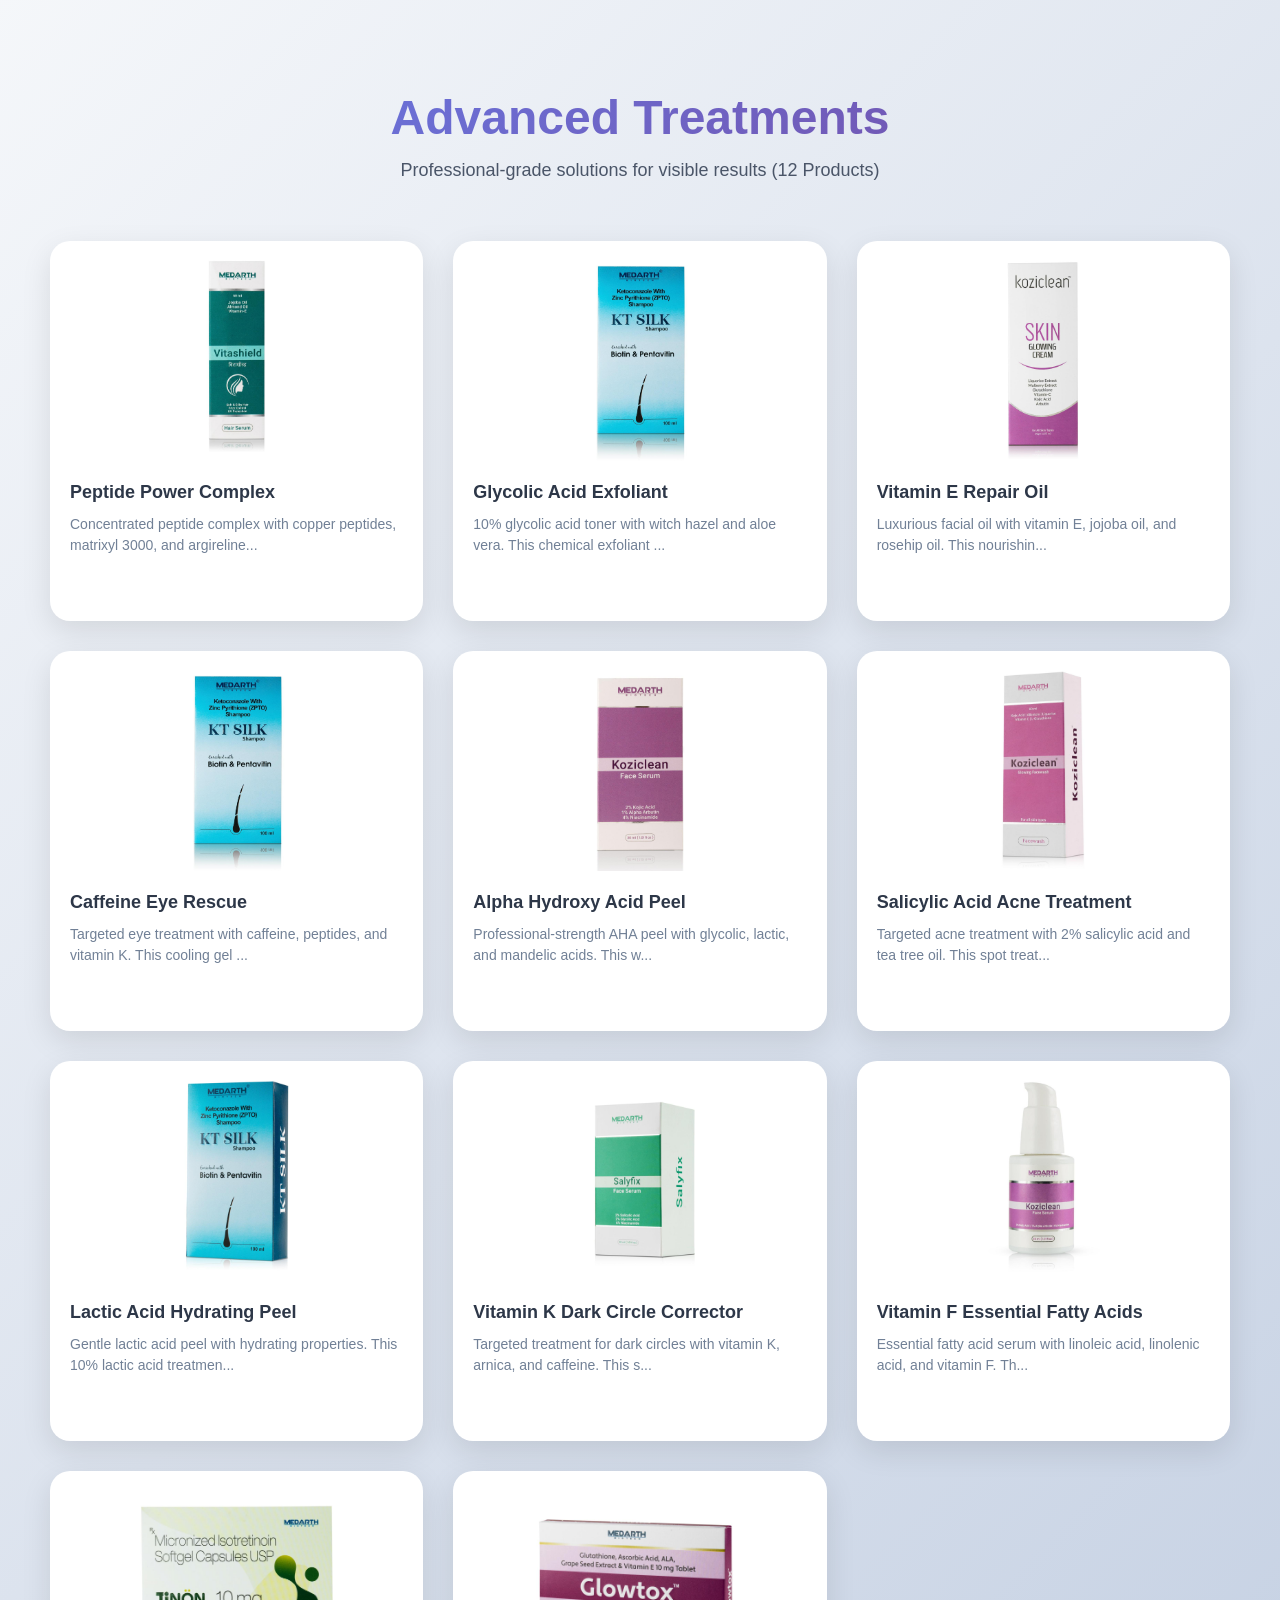
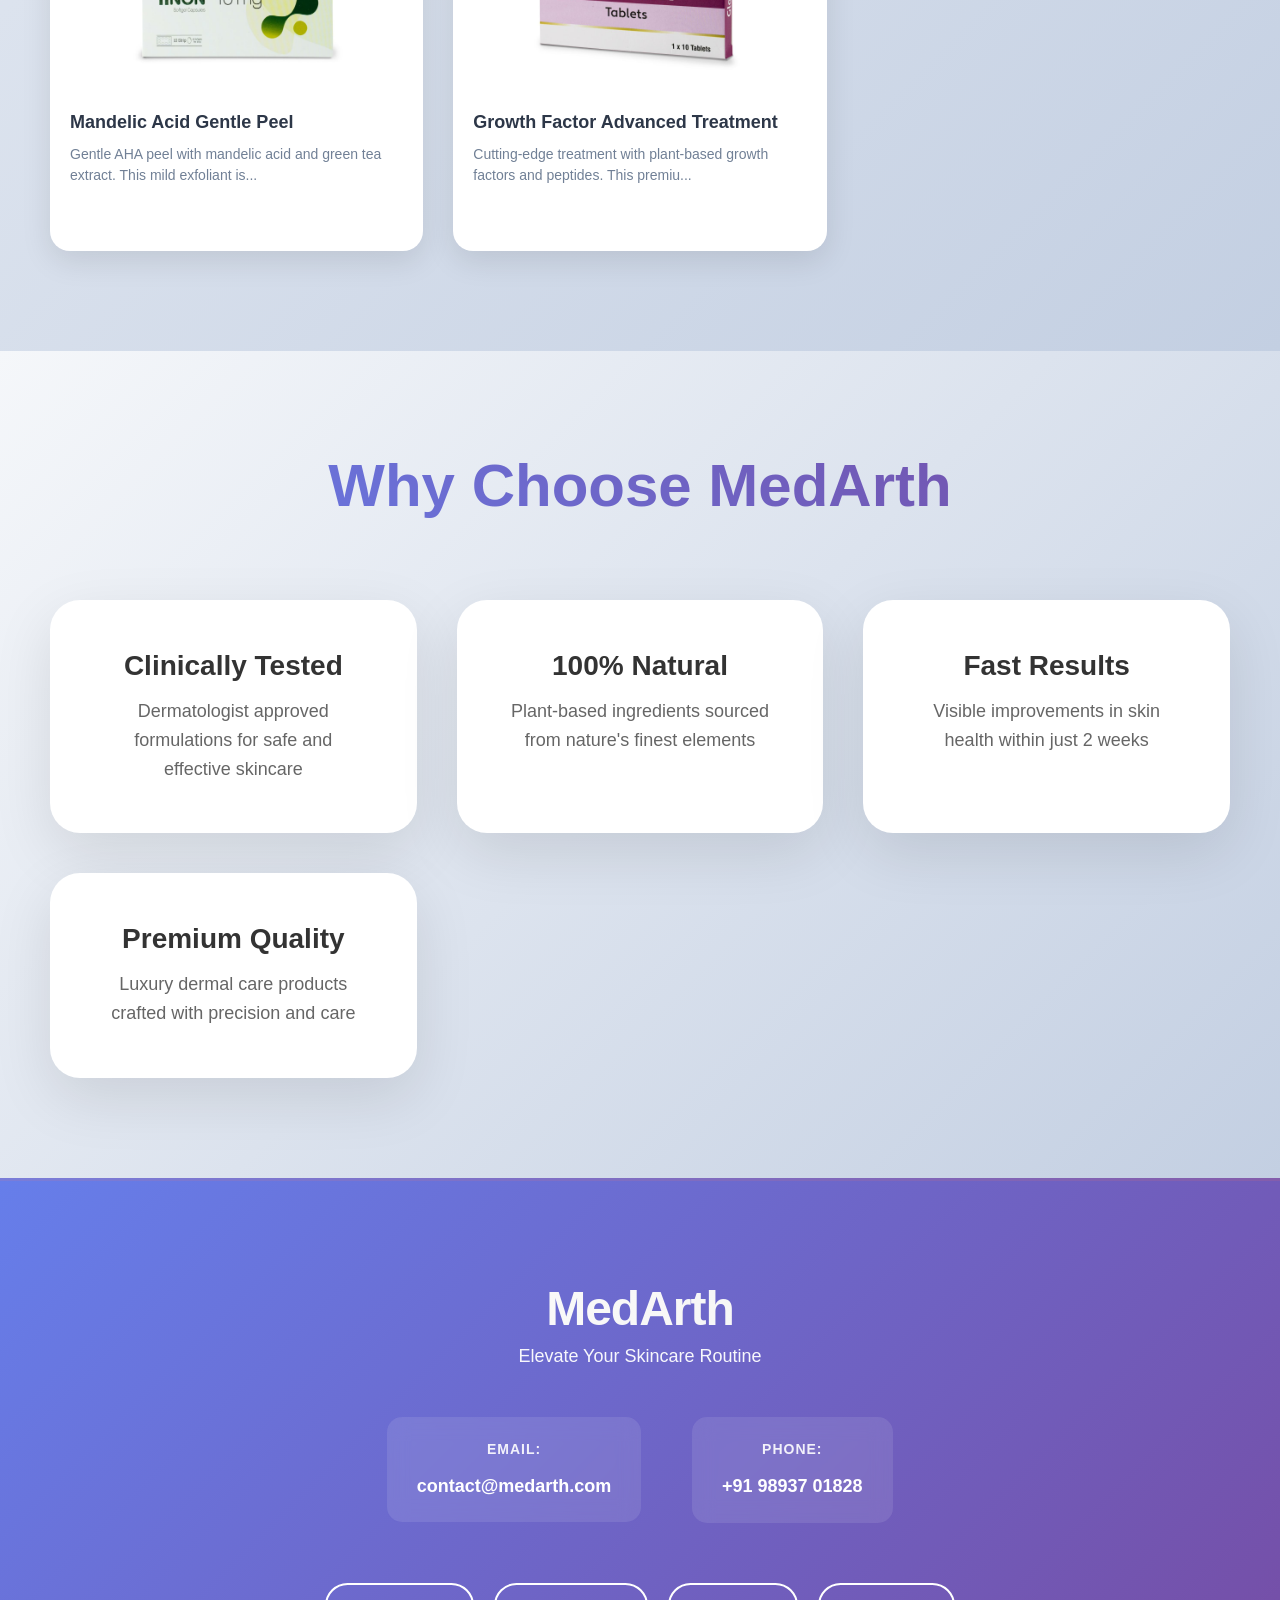
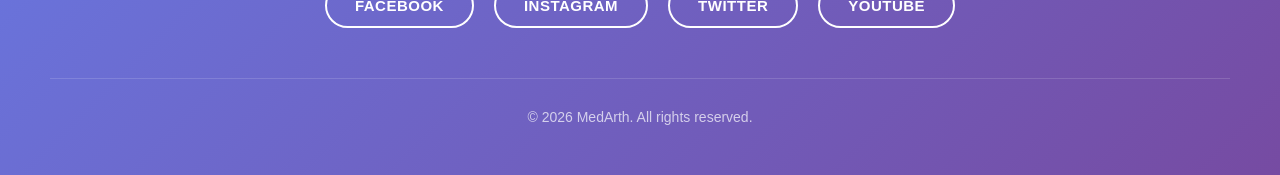
==== commit 46a3e547: "Merge pull request #1 from Mr-Nick-704/nihal-latest Nihal latest" ====
--- a/index.html
+++ b/index.html
@@ -168,4 +168,4 @@
 
     <script src="script.js"></script>
 </body>
-</html>+</html>
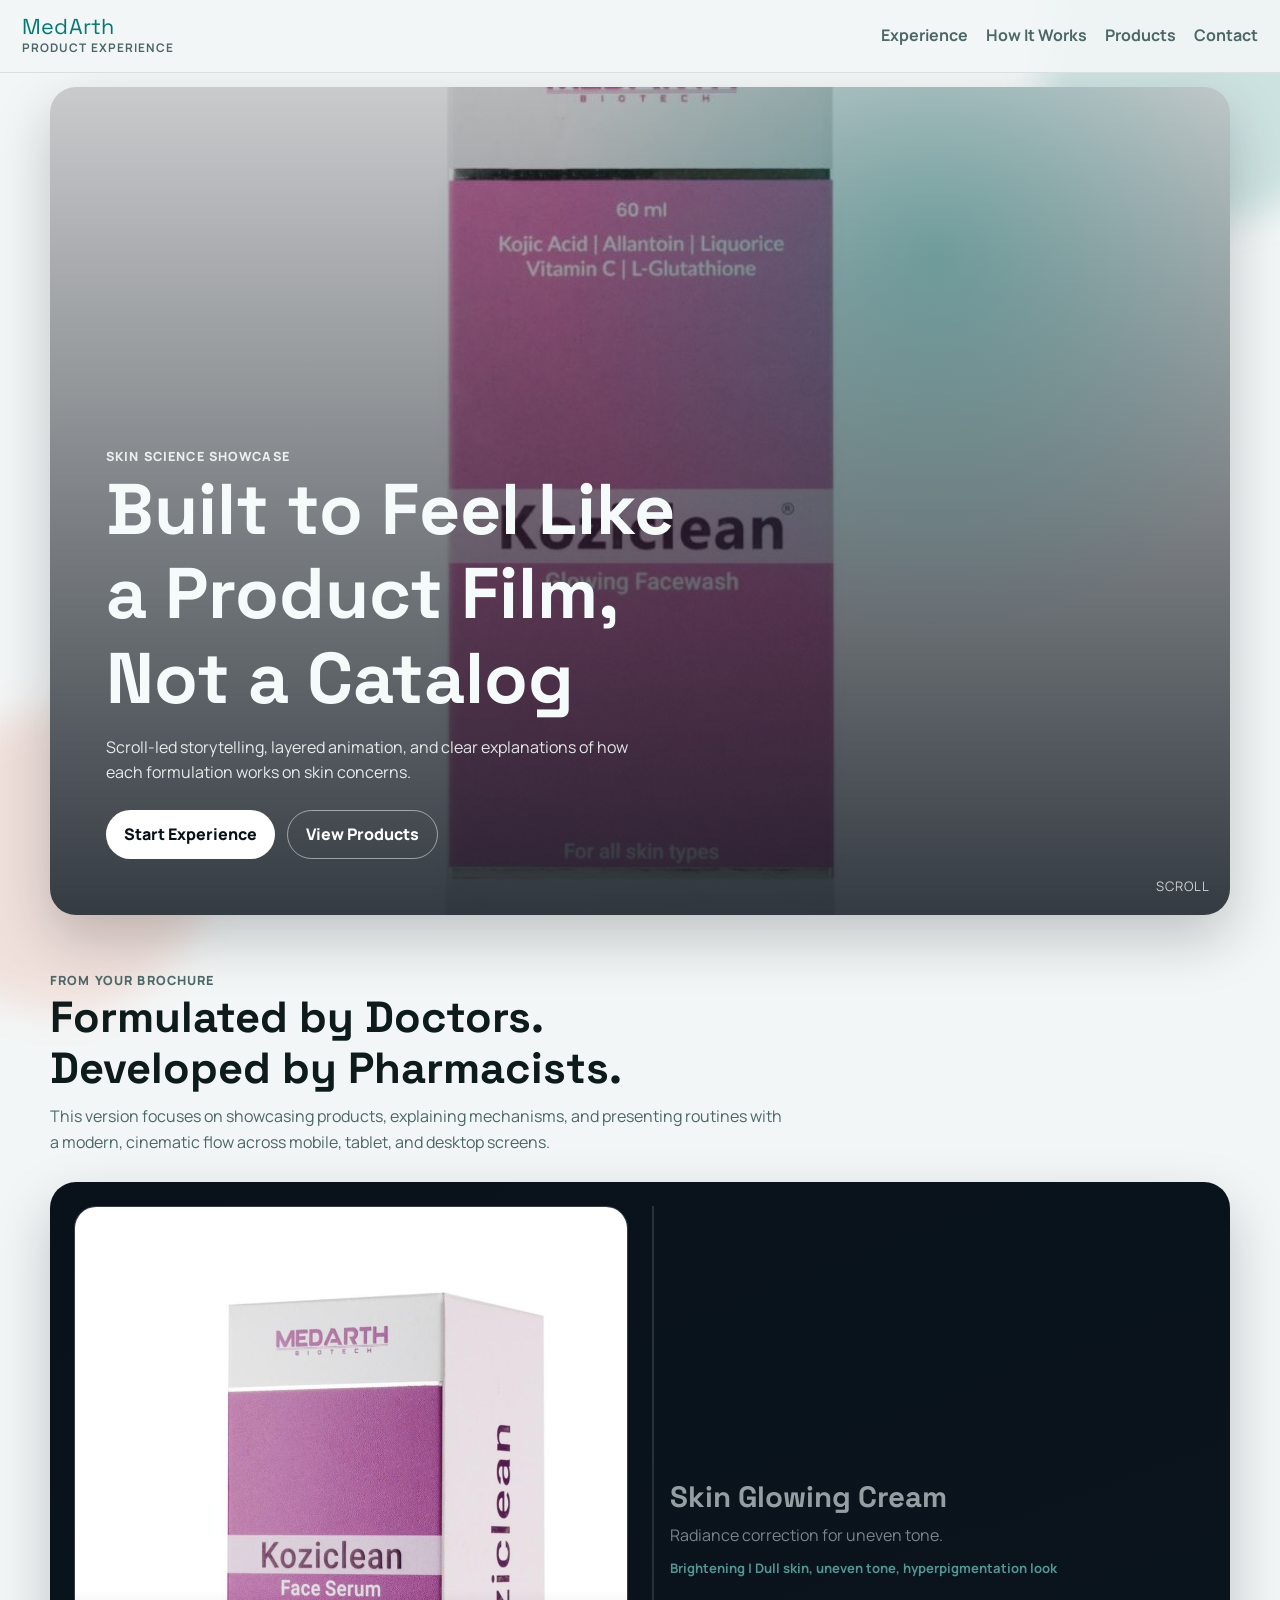
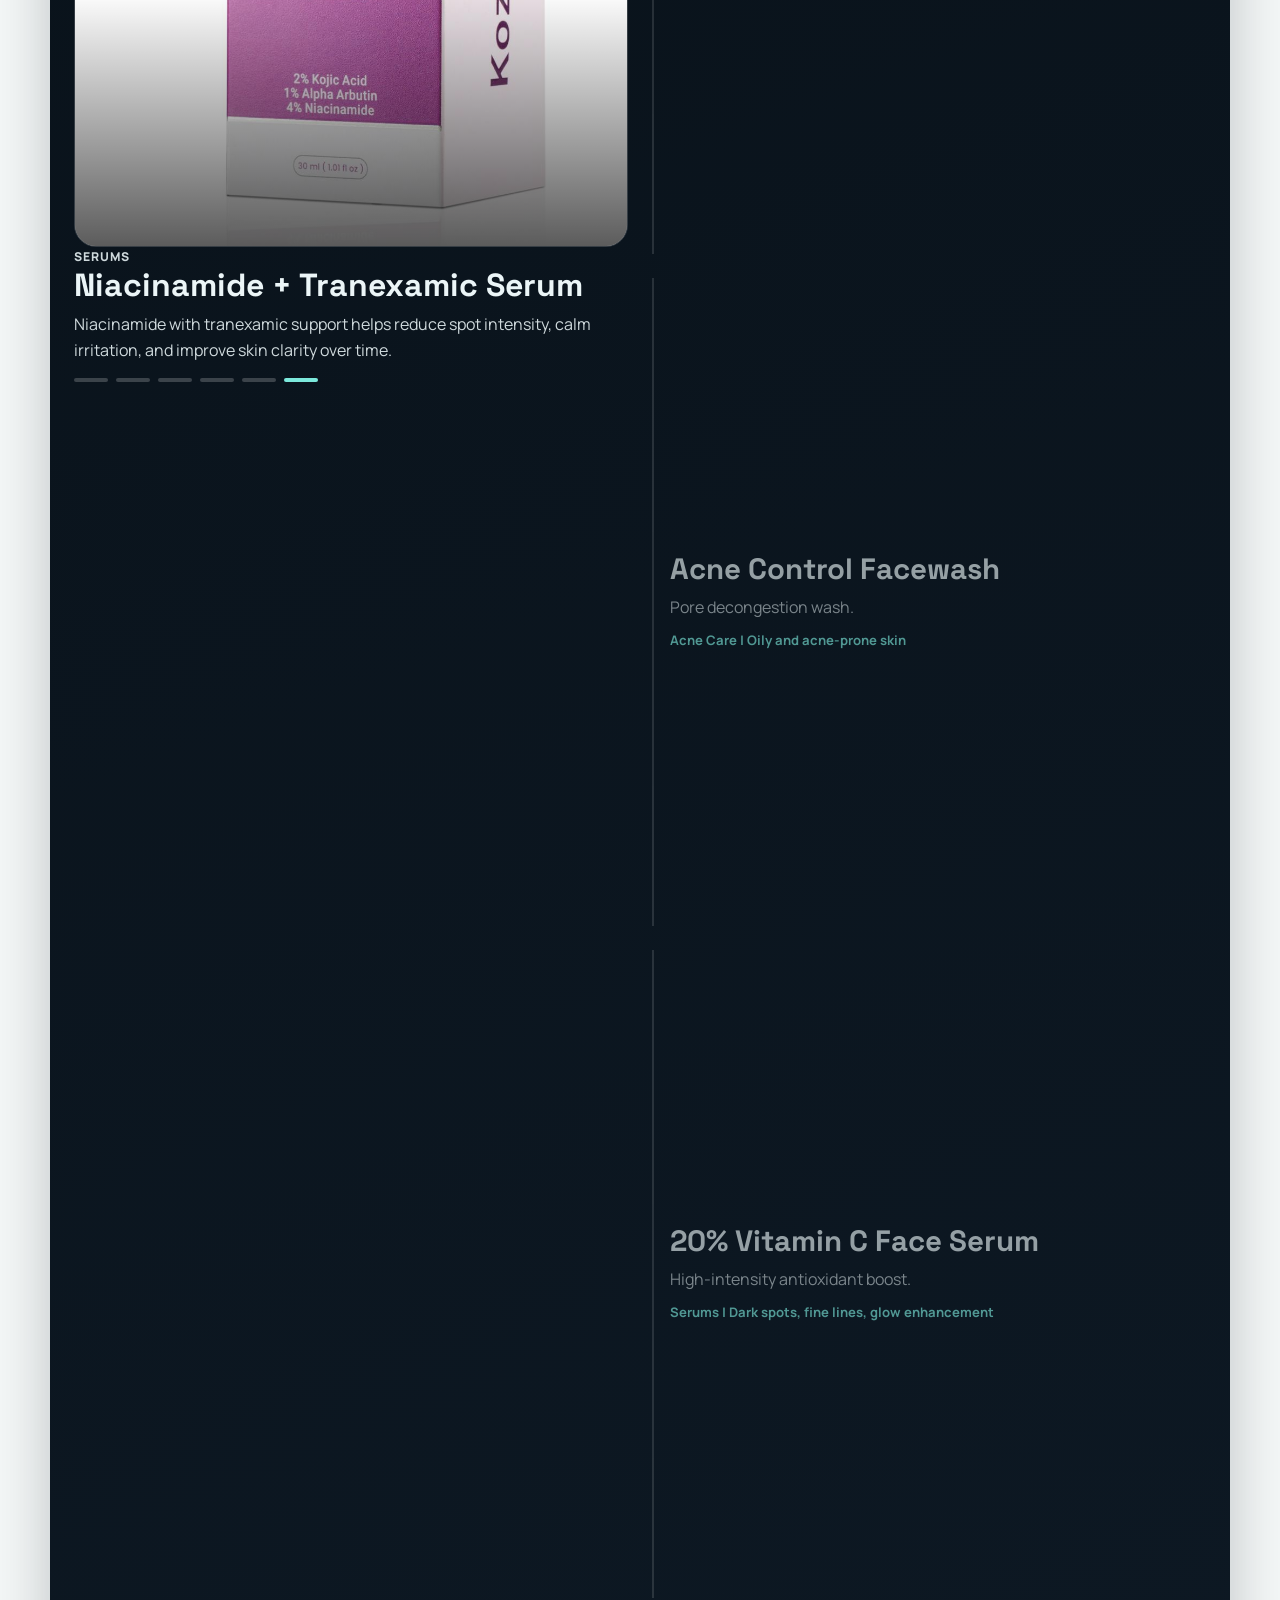
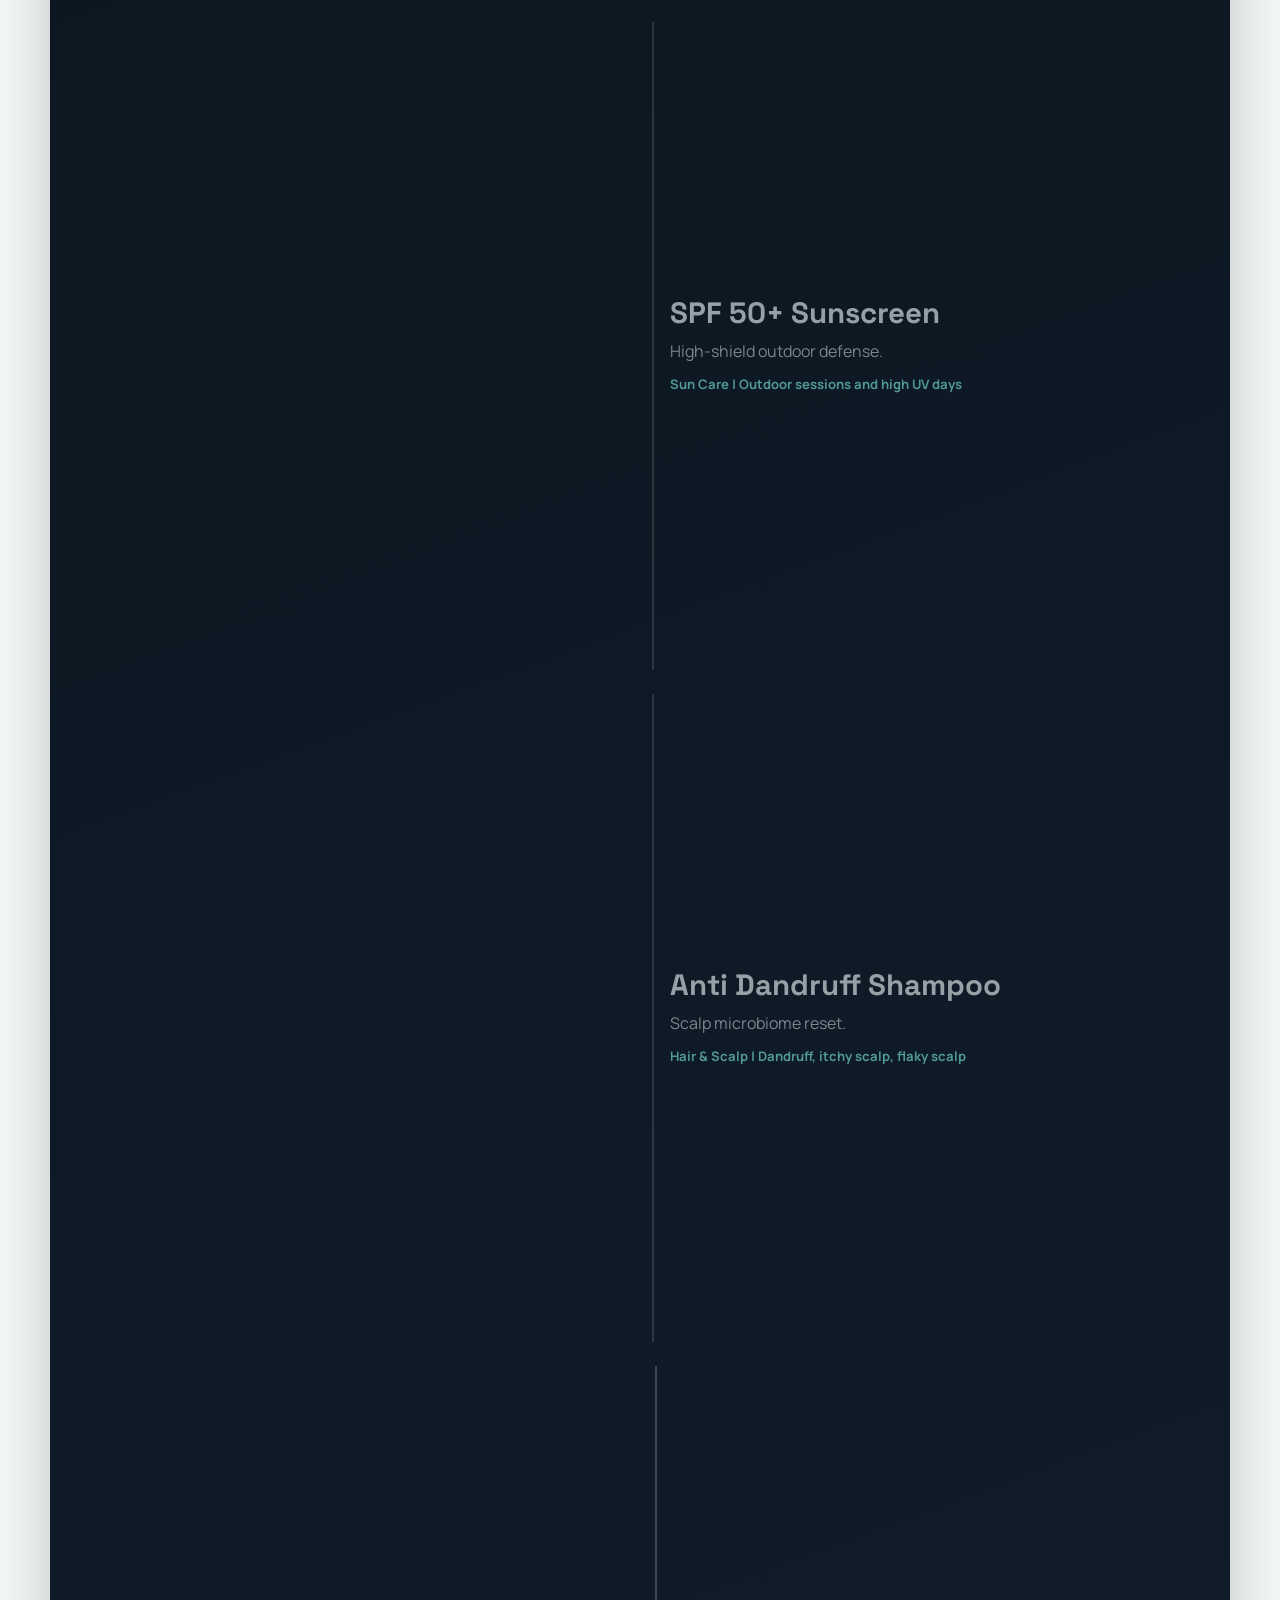
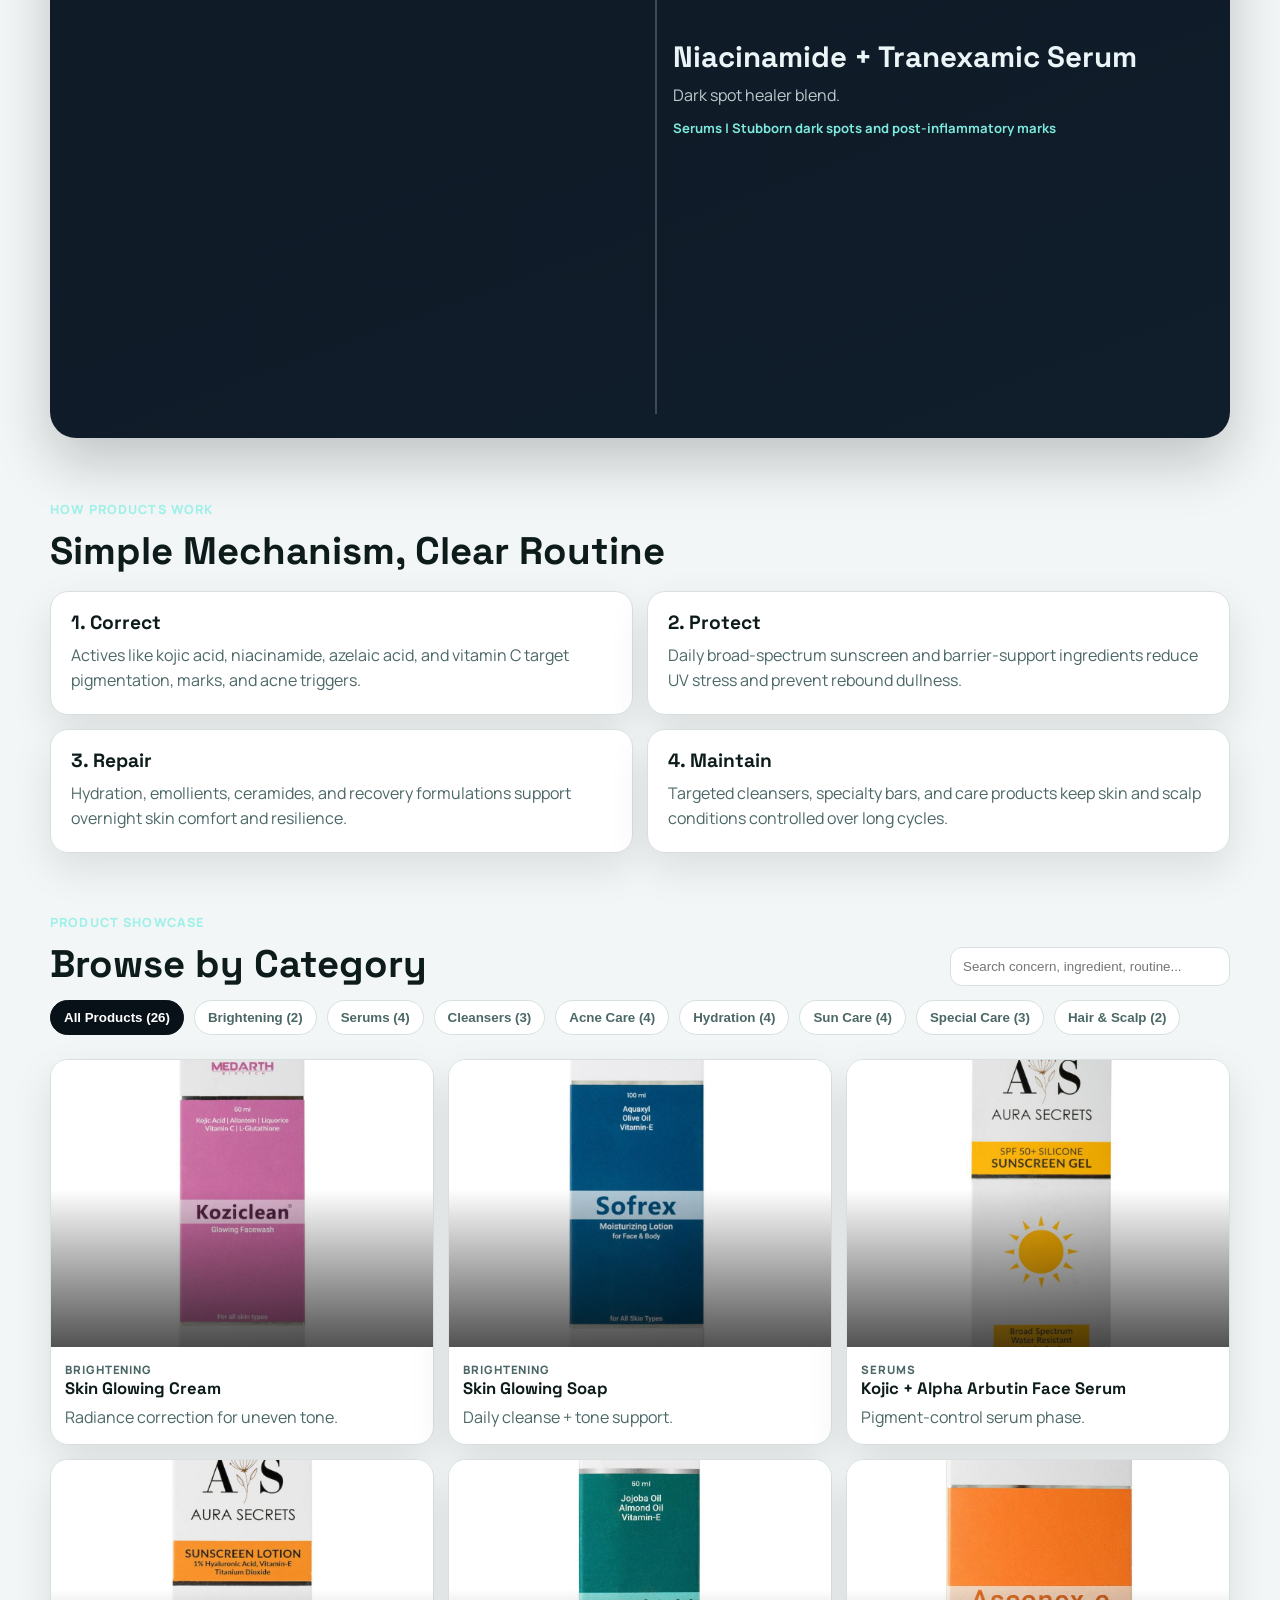
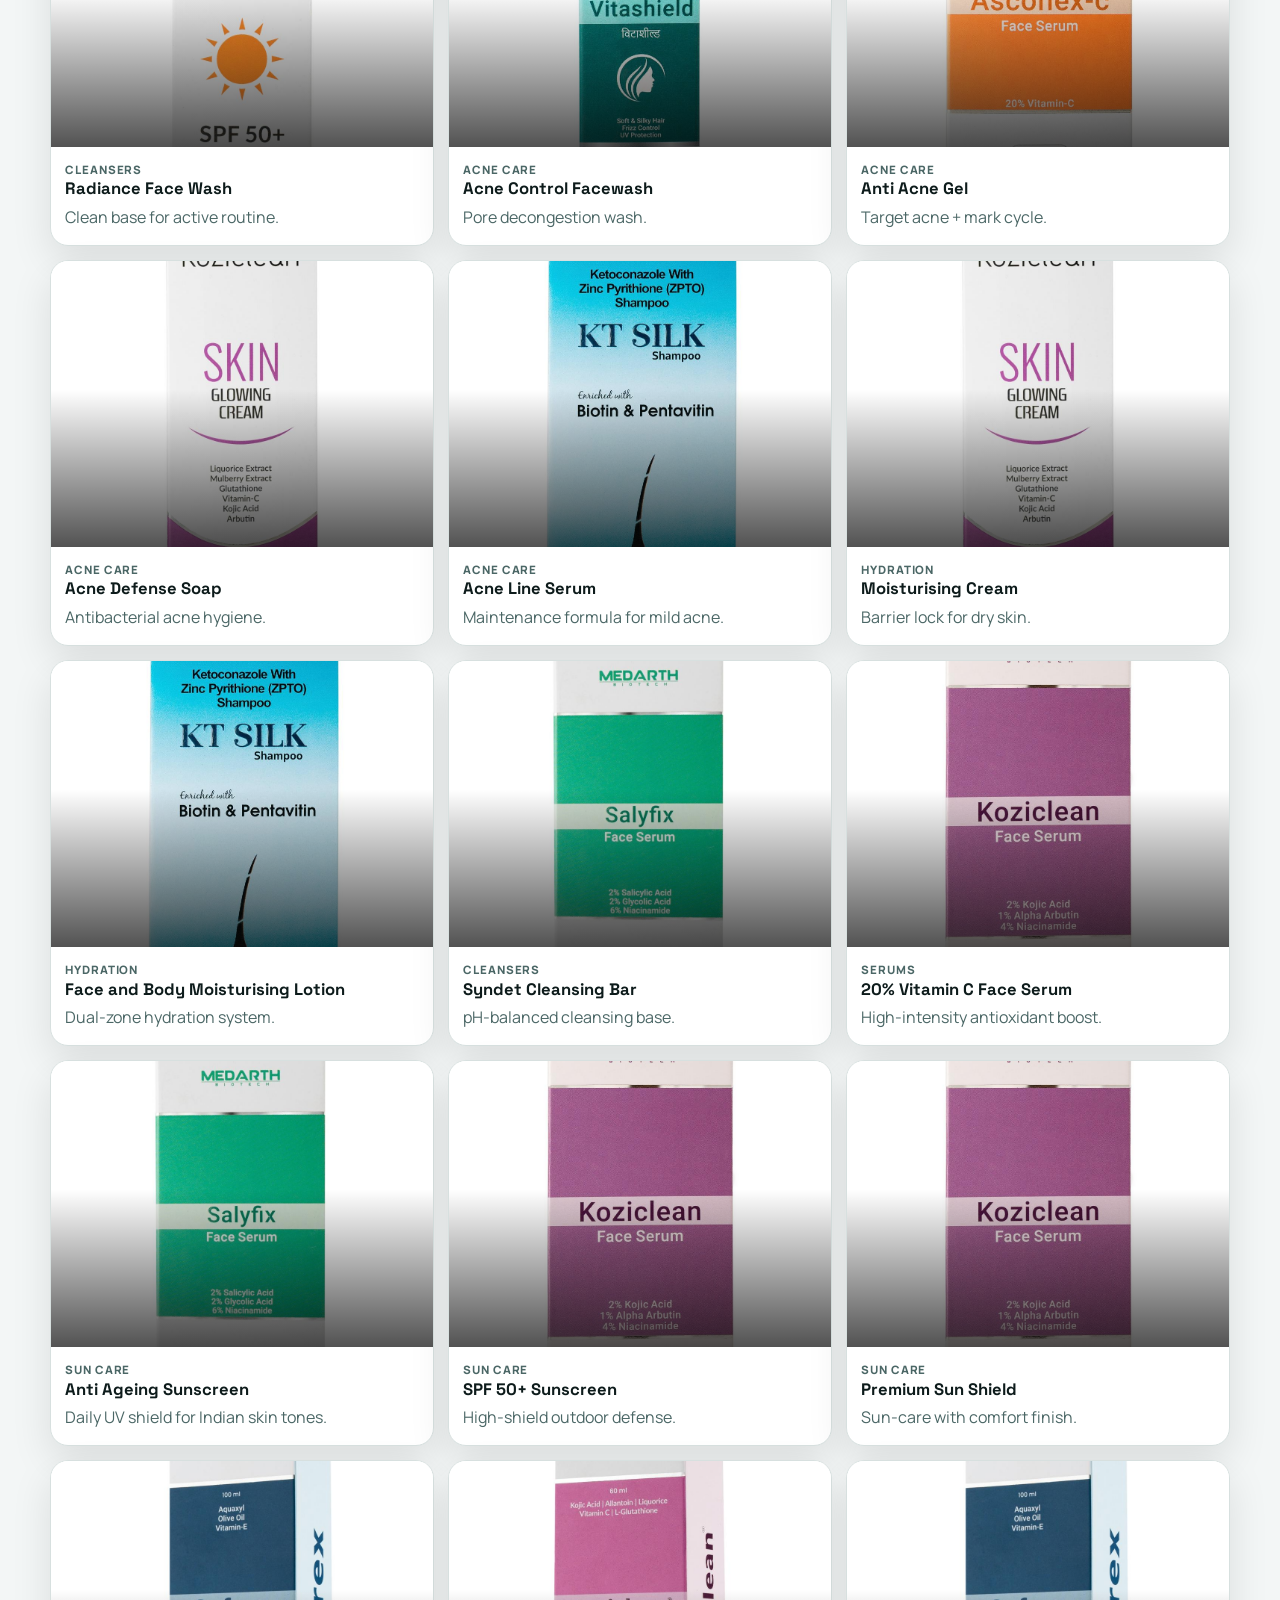
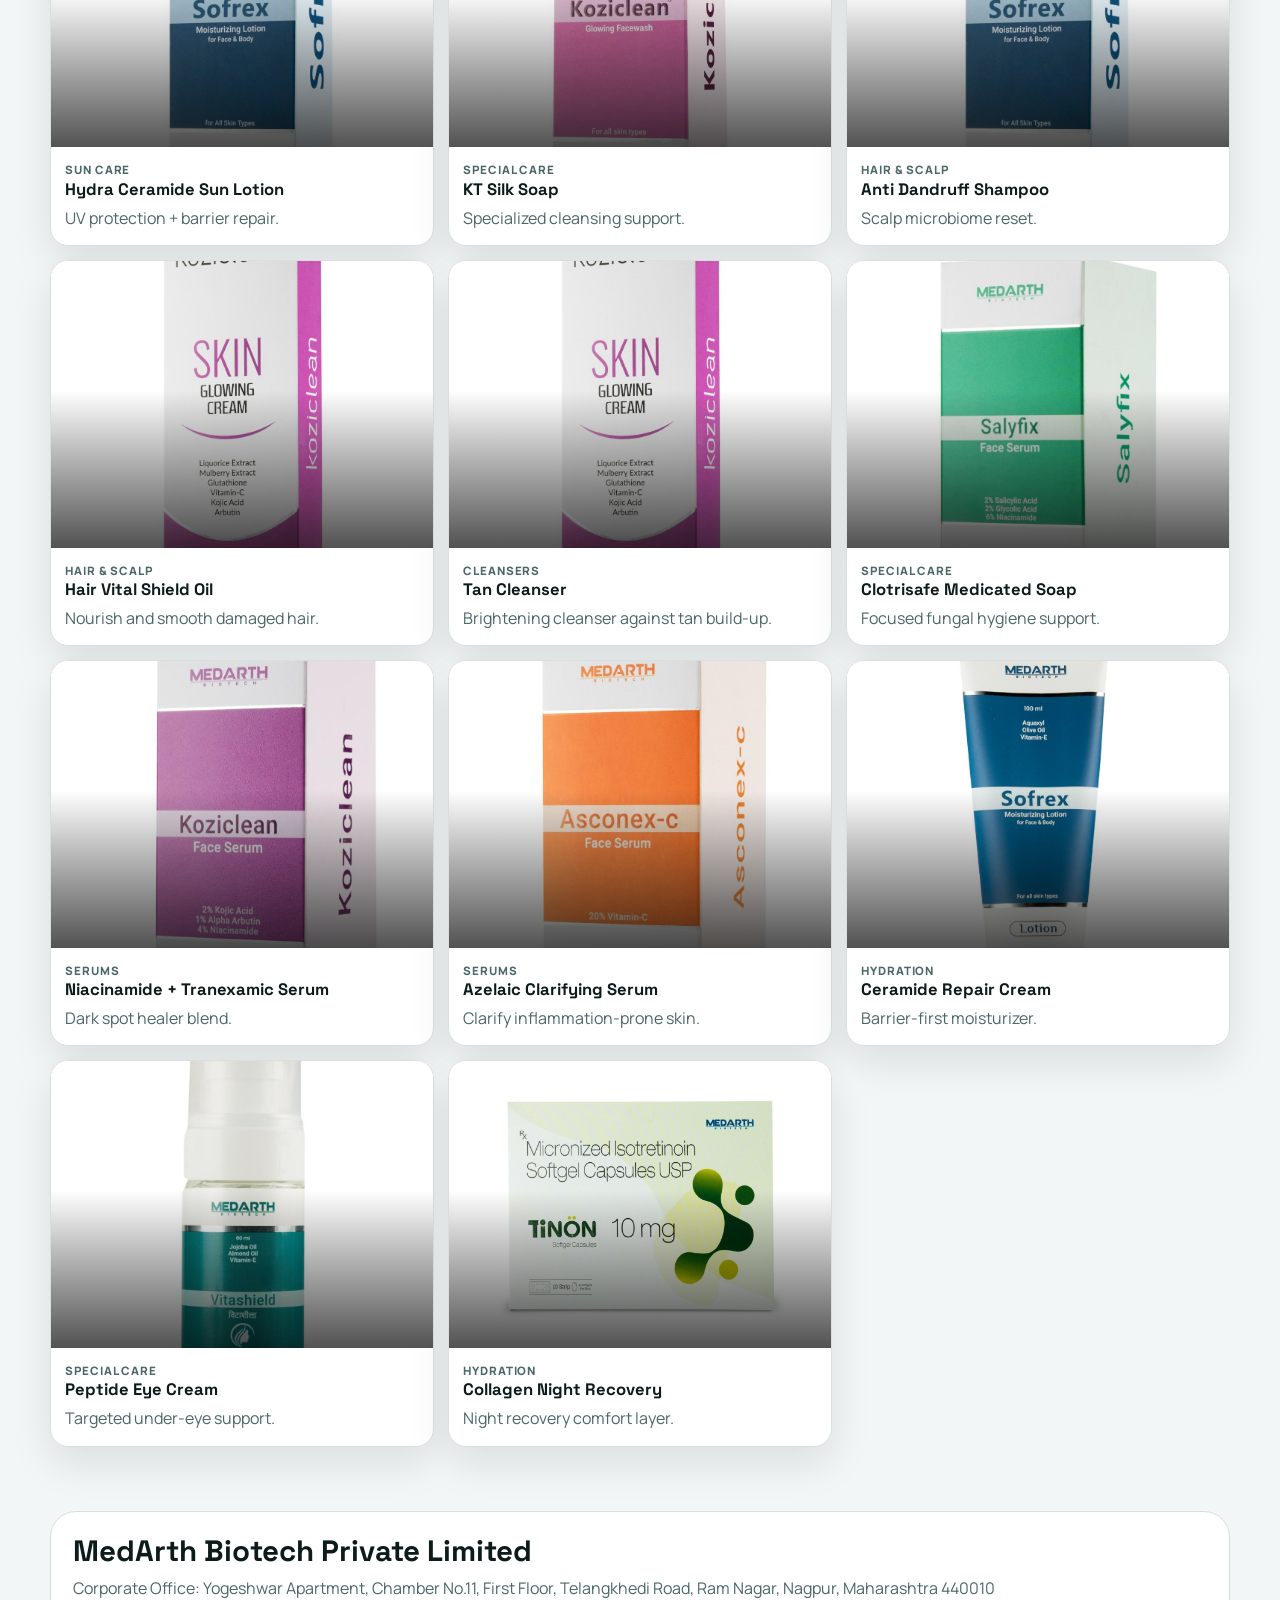
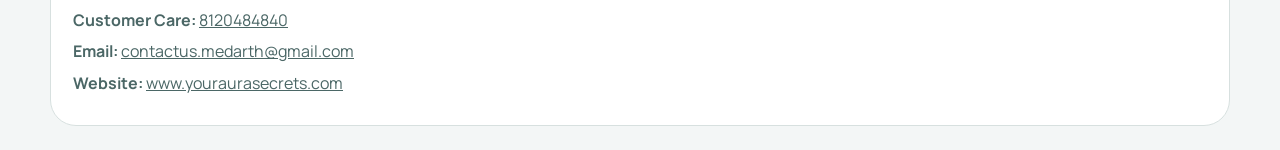
==== commit 6d79ae90: "change layout" ====
--- a/index.html
+++ b/index.html
@@ -3,169 +3,153 @@
 <head>
     <meta charset="UTF-8">
     <meta name="viewport" content="width=device-width, initial-scale=1.0">
-    <title>MedArth - Premium Dermal Care Solutions</title>
+    <title>MedArth | Product Experience</title>
+    <meta name="description" content="Animated MedArth showcase site with categorized products and ingredient-led storytelling.">
+    <link rel="preconnect" href="https://fonts.googleapis.com">
+    <link rel="preconnect" href="https://fonts.gstatic.com" crossorigin>
+    <link href="https://fonts.googleapis.com/css2?family=Manrope:wght@400;500;600;700;800&family=Space+Grotesk:wght@500;600;700&display=swap" rel="stylesheet">
     <link rel="stylesheet" href="styles.css">
 </head>
 <body>
-    <!-- Navigation Header -->
-    <header>
-        <div class="logo">MedArth</div>
-        <nav>
-            <a href="#home">Home</a>
-            <a href="#serums">Serums</a>
-            <a href="#creams">Creams</a>
-            <a href="#masks">Masks</a>
-            <a href="#treatments">Treatments</a>
+    <div class="background-orb orb-one"></div>
+    <div class="background-orb orb-two"></div>
+
+    <header class="site-header" id="top">
+        <a class="brand" href="#top">
+            <span class="brand-mark">MedArth</span>
+            <span class="brand-sub">Product Experience</span>
+        </a>
+        <button id="menuBtn" class="menu-btn" aria-label="Toggle menu">Menu</button>
+        <nav id="siteNav" class="site-nav">
+            <a href="#story">Experience</a>
+            <a href="#how">How It Works</a>
+            <a href="#catalog">Products</a>
             <a href="#contact">Contact</a>
         </nav>
     </header>
 
-    <!-- Hero Section -->
-    <section class="hero" id="home">
-        <div class="hero-content">
-            <h1>MedArth</h1>
-            <p class="hero-tagline">Premium Dermal Care Solutions</p>
-            <p class="hero-subtitle">Clinically-tested skincare products for radiant, healthy skin</p>
-            <button class="hero-btn">Explore Collection</button>
-        </div>
-    </section>
+    <main>
+        <section class="hero" id="hero">
+            <div class="hero-media" id="heroMedia">
+                <img src="assets/WhatsApp Image 2025-12-04 at 9.10.21 PM.jpeg" alt="MedArth product visual">
+                <div class="hero-overlay"></div>
+            </div>
+            <div class="hero-content reveal">
+                <p class="kicker">Skin Science Showcase</p>
+                <h1>Built to Feel Like a Product Film, Not a Catalog</h1>
+                <p>Scroll-led storytelling, layered animation, and clear explanations of how each formulation works on skin concerns.</p>
+                <div class="hero-actions">
+                    <a href="#story" class="btn btn-solid">Start Experience</a>
+                    <a href="#catalog" class="btn btn-outline">View Products</a>
+                </div>
+            </div>
+            <div class="scroll-label">Scroll</div>
+        </section>
 
-    <!-- Infinite Text Carousel -->
-    <section class="carousel-section">
-        <div class="carousel-container">
-            <div class="carousel-item">RADIANT SKIN</div>
-            <div class="carousel-item">NATURAL GLOW</div>
-            <div class="carousel-item">DERMAL CARE</div>
-            <div class="carousel-item">PURE BEAUTY</div>
-            <div class="carousel-item">SKIN HEALTH</div>
-            <div class="carousel-item">VITALITY</div>
-            <div class="carousel-item">RADIANT SKIN</div>
-            <div class="carousel-item">NATURAL GLOW</div>
-            <div class="carousel-item">DERMAL CARE</div>
-            <div class="carousel-item">PURE BEAUTY</div>
-            <div class="carousel-item">SKIN HEALTH</div>
-            <div class="carousel-item">VITALITY</div>
-        </div>
-    </section>
+        <section class="section-intro reveal">
+            <p class="kicker">From Your Brochure</p>
+            <h2>Formulated by Doctors. Developed by Pharmacists.</h2>
+            <p>This version focuses on showcasing products, explaining mechanisms, and presenting routines with a modern, cinematic flow across mobile, tablet, and desktop screens.</p>
+        </section>
 
-    <!-- Auto-Sliding Product Carousel -->
-    <section class="auto-carousel-section">
-        <h2>Featured Products</h2>
-        <div class="auto-carousel-container">
-            <div class="auto-carousel-track" id="autoCarouselTrack">
-                <!-- Products loaded dynamically -->
+        <section class="story-section" id="story">
+            <div class="story-layout">
+                <aside class="story-display">
+                    <div class="display-frame">
+                        <img id="storyImage" alt="Featured product">
+                        <div class="display-glow"></div>
+                    </div>
+                    <p class="display-category" id="storyCategory"></p>
+                    <h3 id="storyName"></h3>
+                    <p id="storyMechanism"></p>
+                    <div class="progress-dots" id="storyDots"></div>
+                </aside>
+                <div class="story-steps" id="storySteps"></div>
             </div>
-        </div>
-    </section>
+        </section>
 
-    <!-- Serums Section -->
-    <section class="products-section" id="serums">
-        <div class="section-header">
-            <h2>Serums & Essences</h2>
-            <p>Lightweight, fast-absorbing formulas for targeted skincare (10 Products)</p>
-        </div>
-        <div class="products-grid" id="serumsGrid">
-            <!-- Products loaded dynamically -->
-        </div>
-    </section>
+        <section class="how-section reveal" id="how">
+            <div class="section-head">
+                <div>
+                    <p class="kicker">How Products Work</p>
+                    <h2>Simple Mechanism, Clear Routine</h2>
+                </div>
+            </div>
+            <div class="how-grid">
+                <article class="how-card">
+                    <h3>1. Correct</h3>
+                    <p>Actives like kojic acid, niacinamide, azelaic acid, and vitamin C target pigmentation, marks, and acne triggers.</p>
+                </article>
+                <article class="how-card">
+                    <h3>2. Protect</h3>
+                    <p>Daily broad-spectrum sunscreen and barrier-support ingredients reduce UV stress and prevent rebound dullness.</p>
+                </article>
+                <article class="how-card">
+                    <h3>3. Repair</h3>
+                    <p>Hydration, emollients, ceramides, and recovery formulations support overnight skin comfort and resilience.</p>
+                </article>
+                <article class="how-card">
+                    <h3>4. Maintain</h3>
+                    <p>Targeted cleansers, specialty bars, and care products keep skin and scalp conditions controlled over long cycles.</p>
+                </article>
+            </div>
+        </section>
 
-    <!-- Creams Section -->
-    <section class="products-section" id="creams">
-        <div class="section-header">
-            <h2>Creams & Moisturizers</h2>
-            <p>Rich, nourishing moisturizers for deep hydration (7 Products)</p>
-        </div>
-        <div class="products-grid" id="creamsGrid">
-            <!-- Products loaded dynamically -->
-        </div>
-    </section>
+        <section class="catalog-section reveal" id="catalog">
+            <div class="section-head catalog-head">
+                <div>
+                    <p class="kicker">Product Showcase</p>
+                    <h2>Browse by Category</h2>
+                </div>
+                <input id="searchInput" class="search-input" type="search" placeholder="Search concern, ingredient, routine..." aria-label="Search products">
+            </div>
+            <div class="chip-row" id="chipRow"></div>
+            <div class="catalog-grid" id="catalogGrid"></div>
+        </section>
+    </main>
 
-    <!-- Masks Section -->
-    <section class="products-section" id="masks">
-        <div class="section-header">
-            <h2>Face Masks & Treatments</h2>
-            <p>Intensive treatments for radiant, glowing skin (5 Products)</p>
-        </div>
-        <div class="products-grid" id="masksGrid">
-            <!-- Products loaded dynamically -->
-        </div>
-    </section>
+    <footer class="site-footer reveal" id="contact">
+        <h2>MedArth Biotech Private Limited</h2>
+        <p>Corporate Office: Yogeshwar Apartment, Chamber No.11, First Floor, Telangkhedi Road, Ram Nagar, Nagpur, Maharashtra 440010</p>
+        <p><strong>Customer Care:</strong> <a href="tel:8120484840">8120484840</a></p>
+        <p><strong>Email:</strong> <a href="mailto:contactus.medarth@gmail.com">contactus.medarth@gmail.com</a></p>
+        <p><strong>Website:</strong> <a href="https://www.youraurasecrets.com" target="_blank" rel="noopener noreferrer">www.youraurasecrets.com</a></p>
+    </footer>
 
-    <!-- Treatments Section -->
-    <section class="products-section" id="treatments">
-        <div class="section-header">
-            <h2>Advanced Treatments</h2>
-            <p>Professional-grade solutions for visible results (12 Products)</p>
-        </div>
-        <div class="products-grid" id="treatmentsGrid">
-            <!-- Products loaded dynamically -->
-        </div>
-    </section>
+    <div class="modal" id="productModal" aria-hidden="true">
+        <div class="modal-card">
+            <button id="closeModal" class="close-modal" aria-label="Close dialog">&times;</button>
+            <div class="modal-media">
+                <img id="modalImage" alt="Selected product">
+            </div>
+            <div class="modal-body">
+                <p class="modal-category" id="modalCategory"></p>
+                <h3 id="modalTitle"></h3>
+                <p class="modal-subtitle" id="modalHeadline"></p>
 
-    <!-- Product Modal -->
-    <div class="modal" id="productModal">
-        <div class="modal-content">
-            <span class="close">&times;</span>
-            <div class="modal-body">
-                <div class="modal-image">
-                    <img id="modalImage" src="" alt="">
-                    <div class="image-controls">
-                        <button class="control-btn" id="enhanceBtn">Enhance</button>
-                        <button class="control-btn" id="resetBtn">Reset</button>
-                        <button class="control-btn" id="downloadBtn">Download</button>
-                    </div>
+                <div class="modal-block">
+                    <h4>How It Works</h4>
+                    <p id="modalMechanism"></p>
                 </div>
-                <div class="modal-info">
-                    <h3 id="modalTitle"></h3>
-                    <p id="modalDescription"></p>
-                    <div class="product-meta">
-                        <span class="category" id="modalCategory"></span>
-                    </div>
+
+                <div class="modal-block">
+                    <h4>Best For</h4>
+                    <p id="modalBestFor"></p>
+                </div>
+
+                <div class="modal-block">
+                    <h4>Key Ingredients</h4>
+                    <div class="pill-wrap" id="modalIngredients"></div>
+                </div>
+
+                <div class="modal-block">
+                    <h4>Suggested Routine</h4>
+                    <p id="modalRoutine"></p>
                 </div>
             </div>
         </div>
     </div>
 
-    <!-- Features Section -->
-    <section class="features" id="about">
-        <h2>Why Choose MedArth</h2>
-        <div class="features-grid">
-            <div class="feature-card">
-                <h3>Clinically Tested</h3>
-                <p>Dermatologist approved formulations for safe and effective skincare</p>
-            </div>
-            <div class="feature-card">
-                <h3>100% Natural</h3>
-                <p>Plant-based ingredients sourced from nature's finest elements</p>
-            </div>
-            <div class="feature-card">
-                <h3>Fast Results</h3>
-                <p>Visible improvements in skin health within just 2 weeks</p>
-            </div>
-            <div class="feature-card">
-                <h3>Premium Quality</h3>
-                <p>Luxury dermal care products crafted with precision and care</p>
-            </div>
-        </div>
-    </section>
-
-    <!-- Footer -->
-    <footer id="contact">
-        <h2>MedArth</h2>
-        <p>Elevate Your Skincare Routine</p>
-        <div class="contact-info">
-            <p><strong>Email:</strong> <a href="mailto:contact@medarth.com">contact@medarth.com</a></p>
-            <p><strong>Phone:</strong> <a href="tel:+919893701828">+91 98937 01828</a></p>
-        </div>
-        <div class="social-links">
-            <a href="#">Facebook</a>
-            <a href="#">Instagram</a>
-            <a href="#">Twitter</a>
-            <a href="https://www.youtube.com/@medarthbiotech" target="_blank">YouTube</a>
-        </div>
-        <p style="opacity: 0.7;">&copy; 2026 MedArth. All rights reserved.</p>
-    </footer>
-
     <script src="script.js"></script>
 </body>
 </html>
--- a/styles.css
+++ b/styles.css
@@ -1,1197 +1,742 @@
+:root {
+    --bg: #f3f6f6;
+    --surface: #ffffff;
+    --ink: #0d1b1b;
+    --muted: #4b6766;
+    --line: #d7e0df;
+    --accent: #007a74;
+    --accent-2: #de5d3a;
+    --deep: #081018;
+    --radius-lg: 26px;
+    --radius-md: 18px;
+    --shadow-soft: 0 16px 40px rgba(8, 16, 24, 0.1);
+    --shadow-strong: 0 24px 56px rgba(8, 16, 24, 0.22);
+}
+
 * {
-    margin: 0;
-    padding: 0;
     box-sizing: border-box;
 }
 
+html {
+    scroll-behavior: smooth;
+}
+
 body {
-    font-family: 'Segoe UI', Tahoma, Geneva, Verdana, sans-serif;
-    background: white;
+    margin: 0;
+    font-family: "Manrope", sans-serif;
+    background: var(--bg);
+    color: var(--ink);
+    line-height: 1.6;
     overflow-x: hidden;
 }
 
-/* Header */
-header {
+h1,
+h2,
+h3,
+h4,
+.brand-mark {
+    margin: 0;
+    line-height: 1.18;
+    font-family: "Space Grotesk", sans-serif;
+}
+
+a {
+    color: inherit;
+}
+
+.background-orb {
     position: fixed;
+    border-radius: 50%;
+    filter: blur(18px);
+    z-index: -1;
+}
+
+.orb-one {
+    width: 340px;
+    height: 340px;
+    background: rgba(0, 122, 116, 0.16);
+    top: -120px;
+    right: -100px;
+}
+
+.orb-two {
+    width: 300px;
+    height: 300px;
+    background: rgba(222, 93, 58, 0.14);
+    bottom: -110px;
+    left: -90px;
+}
+
+.site-header {
+    position: sticky;
     top: 0;
-    width: 100%;
-    padding: 15px 50px;
+    z-index: 40;
     display: flex;
     justify-content: space-between;
     align-items: center;
-    z-index: 1000;
-    background: rgba(255, 255, 255, 0.95);
-    backdrop-filter: blur(20px);
-    box-shadow: 0 8px 32px rgba(0, 0, 0, 0.1);
-    border-bottom: 1px solid rgba(255, 255, 255, 0.2);
-}
-
-.logo {
-    font-size: 32px;
-    font-weight: 800;
-    background: linear-gradient(135deg, #667eea 0%, #764ba2 50%, #f093fb 100%);
-    background-size: 200% 200%;
-    -webkit-background-clip: text;
-    background-clip: text;
-    -webkit-text-fill-color: transparent;
-    animation: gradientMove 4s ease infinite;
-    letter-spacing: -1px;
-}
-
-nav {
-    display: flex;
+    gap: 20px;
+    padding: 14px 22px;
+    border-bottom: 1px solid var(--line);
+    background: rgba(243, 246, 246, 0.88);
+    backdrop-filter: blur(10px);
+}
+
+.brand {
+    display: inline-flex;
+    flex-direction: column;
+    text-decoration: none;
+}
+
+.brand-mark {
+    font-size: 1.35rem;
+    letter-spacing: 0.01em;
+    color: var(--accent);
+}
+
+.brand-sub {
+    font-size: 0.74rem;
+    font-weight: 700;
+    letter-spacing: 0.09em;
+    text-transform: uppercase;
+    color: var(--muted);
+}
+
+.site-nav {
+    display: flex;
+    gap: 18px;
     align-items: center;
-    gap: 8px;
-}
-
-nav a {
-    margin: 0 12px;
+}
+
+.site-nav a {
     text-decoration: none;
-    color: #2d3748;
-    font-weight: 600;
-    font-size: 15px;
-    padding: 8px 16px;
-    border-radius: 12px;
-    transition: all 0.3s cubic-bezier(0.4, 0, 0.2, 1);
+    font-weight: 700;
+    color: var(--muted);
+}
+
+.menu-btn {
+    display: none;
+    border: 1px solid var(--line);
+    background: var(--surface);
+    border-radius: 10px;
+    padding: 8px 12px;
+    font-weight: 700;
+}
+
+main,
+.site-footer {
+    width: min(1180px, calc(100% - 28px));
+    margin-inline: auto;
+}
+
+.hero {
     position: relative;
+    min-height: 92vh;
+    border-radius: var(--radius-lg);
     overflow: hidden;
-}
-
-nav a::before {
-    content: '';
+    margin-top: 14px;
+    box-shadow: var(--shadow-strong);
+    display: flex;
+    align-items: flex-end;
+}
+
+.hero-media {
     position: absolute;
-    top: 0;
-    left: 0;
-    width: 100%;
-    height: 100%;
-    background: linear-gradient(135deg, #667eea, #764ba2);
-    opacity: 0;
-    transition: opacity 0.3s;
-    z-index: -1;
-}
-
-nav a:hover {
-    color: white;
-    transform: translateY(-2px);
-    box-shadow: 0 8px 25px rgba(102, 126, 234, 0.3);
-}
-
-nav a:hover::before {
-    opacity: 1;
-}
-
-.hero {
-    height: 100vh;
-    display: flex;
-    flex-direction: column;
-    justify-content: center;
-    align-items: center;
-    text-align: center;
-    position: relative;
-    overflow: hidden;
-    background: linear-gradient(135deg, #667eea15 0%, #764ba215 50%, #f093fb15 100%);
-}
-
-.hero-content {
-    z-index: 10;
-    animation: fadeInUp 1s ease;
-}
-
-.hero h1 {
-    font-size: clamp(48px, 8vw, 120px);
-    font-weight: 900;
-    background: linear-gradient(135deg, #667eea 0%, #764ba2 25%, #f093fb 50%, #667eea 75%, #764ba2 100%);
-    background-size: 300% 300%;
-    -webkit-background-clip: text;
-    background-clip: text;
-    -webkit-text-fill-color: transparent;
-    animation: gradientMove 8s ease infinite;
-    margin-bottom: 24px;
-    letter-spacing: -2px;
-    line-height: 1;
-}
-
-.hero-tagline {
-    font-size: clamp(18px, 3vw, 32px);
-    color: #4a5568;
-    margin-bottom: 12px;
-    animation: fadeInUp 1s ease 0.3s backwards;
-    font-weight: 500;
-    max-width: 600px;
-    line-height: 1.6;
-}
-
-.hero-subtitle {
-    font-size: 18px;
-    color: #718096;
-    margin-bottom: 48px;
-    animation: fadeInUp 1s ease 0.4s backwards;
-    font-weight: 400;
-    max-width: 700px;
-    line-height: 1.6;
-}
-
-.hero-btn {
-    padding: 16px 48px;
-    font-size: 18px;
-    font-weight: 600;
-    background: linear-gradient(135deg, #667eea, #764ba2);
-    color: white;
-    border: none;
-    border-radius: 50px;
-    cursor: pointer;
-    transition: all 0.4s cubic-bezier(0.4, 0, 0.2, 1);
-    animation: fadeInUp 1s ease 0.6s backwards, pulse 2s infinite;
-    position: relative;
-    overflow: hidden;
-    box-shadow: 0 10px 30px rgba(102, 126, 234, 0.3);
-}
-
-.hero-btn::before {
-    content: '';
-    position: absolute;
-    top: 0;
-    left: -100%;
-    width: 100%;
-    height: 100%;
-    background: linear-gradient(90deg, transparent, rgba(255, 255, 255, 0.3), transparent);
-    transition: left 0.6s;
-}
-
-.hero-btn:hover {
-    transform: translateY(-3px) scale(1.05);
-    box-shadow: 0 20px 40px rgba(102, 126, 234, 0.4);
-}
-
-.hero-btn:hover::before {
-    left: 100%;
-}
-
-/* Floating Elements */
-.floating-elements {
-    position: absolute;
-    width: 100%;
-    height: 100%;
-    pointer-events: none;
-}
-
-.float-item {
-    position: absolute;
-    font-size: 60px;
-    animation: float 4s ease-in-out infinite;
-    opacity: 0.7;
-}
-
-.float-item:nth-child(1) { left: 10%; top: 20%; animation-delay: 0s; }
-.float-item:nth-child(2) { left: 80%; top: 30%; animation-delay: 1s; }
-.float-item:nth-child(3) { left: 20%; top: 60%; animation-delay: 2s; }
-.float-item:nth-child(4) { left: 70%; top: 70%; animation-delay: 1.5s; }
-.float-item:nth-child(5) { left: 50%; top: 40%; animation-delay: 0.5s; }
-.float-item:nth-child(6) { left: 30%; top: 80%; animation-delay: 2.5s; }
-
-/* Infinite Carousel */
-.carousel-section {
-    padding: 60px 0;
-    background: linear-gradient(135deg, #667eea20 0%, #764ba220 100%);
-    overflow: hidden;
-}
-
-.carousel-container {
-    display: flex;
-    animation: scroll 30s linear infinite;
-    width: fit-content;
-}
-
-.carousel-item {
-    padding: 30px 60px;
-    margin: 0 20px;
-    background: white;
-    border-radius: 20px;
-    font-size: 28px;
-    font-weight: bold;
-    color: #667eea;
-    box-shadow: 0 10px 30px rgba(0, 0, 0, 0.1);
-    white-space: nowrap;
-    animation: itemPulse 3s ease infinite;
-}
-
-/* Image Showcase Carousel */
-.image-carousel {
-    padding: 100px 0;
-    overflow: hidden;
-    background: white;
-}
-
-.image-carousel h2 {
-    text-align: center;
-    font-size: 60px;
-    margin-bottom: 60px;
-    background: linear-gradient(45deg, #667eea, #764ba2);
-    -webkit-background-clip: text;
-    background-clip: text;
-    -webkit-text-fill-color: transparent;
-}
-
-.image-track {
-    display: flex;
-    animation: scrollImages 40s linear infinite;
-    gap: 40px;
-}
-
-.image-card {
-    min-width: 400px;
-    height: 500px;
-    background: linear-gradient(135deg, #667eea, #764ba2);
-    border-radius: 30px;
-    display: flex;
-    align-items: center;
-    justify-content: center;
-    font-size: 80px;
-    box-shadow: 0 20px 60px rgba(0, 0, 0, 0.2);
-    transition: all 0.3s;
-    overflow: hidden;
-    position: relative;
-}
-
-.image-card img {
+    inset: 0;
+    transform-origin: center;
+    will-change: transform;
+}
+
+.hero-media img {
     width: 100%;
     height: 100%;
     object-fit: cover;
-    border-radius: 30px;
-}
-
-.image-card:hover {
-    transform: scale(1.05) rotate(2deg);
-    box-shadow: 0 30px 80px rgba(102, 126, 234, 0.4);
-}
-
-/* Features Grid */
-.features {
-    padding: 100px 50px;
-    background: linear-gradient(135deg, #f5f7fa 0%, #c3cfe2 100%);
-}
-
-.features h2 {
-    text-align: center;
-    font-size: 60px;
-    margin-bottom: 80px;
-    background: linear-gradient(45deg, #667eea, #764ba2);
-    -webkit-background-clip: text;
-    background-clip: text;
-    -webkit-text-fill-color: transparent;
-}
-
-.features-grid {
+}
+
+.hero-overlay {
+    position: absolute;
+    inset: 0;
+    background:
+        radial-gradient(circle at 75% 20%, rgba(0, 122, 116, 0.35), transparent 35%),
+        linear-gradient(180deg, rgba(8, 16, 24, 0.22), rgba(8, 16, 24, 0.82));
+}
+
+.hero-content {
+    position: relative;
+    z-index: 2;
+    color: #f5fbfb;
+    max-width: 760px;
+    padding: clamp(24px, 6vw, 56px);
+}
+
+.hero h1 {
+    font-size: clamp(2rem, 5.6vw, 4.8rem);
+    margin-bottom: 14px;
+    max-width: 13ch;
+}
+
+.hero p {
+    margin: 0;
+    max-width: 56ch;
+    color: rgba(245, 251, 251, 0.9);
+}
+
+.kicker {
+    margin: 0 0 8px;
+    font-size: 0.79rem;
+    font-weight: 800;
+    letter-spacing: 0.09em;
+    text-transform: uppercase;
+    color: #9ef0e8;
+}
+
+.hero-actions {
+    margin-top: 24px;
+    display: flex;
+    gap: 12px;
+    flex-wrap: wrap;
+}
+
+.btn {
+    display: inline-flex;
+    align-items: center;
+    justify-content: center;
+    text-decoration: none;
+    border-radius: 999px;
+    padding: 11px 18px;
+    font-weight: 800;
+}
+
+.btn-solid {
+    background: #ffffff;
+    color: var(--deep);
+}
+
+.btn-outline {
+    border: 1px solid rgba(255, 255, 255, 0.5);
+    color: #ffffff;
+}
+
+.scroll-label {
+    position: absolute;
+    right: 20px;
+    bottom: 18px;
+    z-index: 2;
+    color: rgba(255, 255, 255, 0.75);
+    font-size: 0.82rem;
+    letter-spacing: 0.08em;
+    text-transform: uppercase;
+    animation: float-label 1.8s ease-in-out infinite;
+}
+
+.section-intro {
+    padding: 56px 0 26px;
+}
+
+.section-intro h2 {
+    font-size: clamp(1.65rem, 3.4vw, 2.9rem);
+    margin-bottom: 10px;
+    max-width: 24ch;
+}
+
+.section-intro p {
+    color: var(--muted);
+    max-width: 74ch;
+    margin: 0;
+}
+
+.story-section {
+    background: linear-gradient(160deg, #09121a, #101d2a);
+    color: #ebf5f7;
+    border-radius: var(--radius-lg);
+    padding: 24px;
+    box-shadow: var(--shadow-strong);
+    margin-bottom: 62px;
+}
+
+.story-layout {
     display: grid;
-    grid-template-columns: repeat(auto-fit, minmax(300px, 1fr));
-    gap: 40px;
-    max-width: 1400px;
-    margin: 0 auto;
-}
-
-.feature-card {
-    background: white;
-    padding: 50px;
-    border-radius: 30px;
-    text-align: center;
-    box-shadow: 0 20px 60px rgba(0, 0, 0, 0.1);
-    transition: all 0.3s;
-    animation: fadeInUp 1s ease backwards;
-}
-
-.feature-card:nth-child(1) { animation-delay: 0.1s; }
-.feature-card:nth-child(2) { animation-delay: 0.2s; }
-.feature-card:nth-child(3) { animation-delay: 0.3s; }
-.feature-card:nth-child(4) { animation-delay: 0.4s; }
-
-.feature-card:hover {
-    transform: translateY(-20px);
-    box-shadow: 0 30px 80px rgba(102, 126, 234, 0.3);
-}
-
-.feature-card h3 {
-    font-size: 28px;
-    margin-bottom: 15px;
-    color: #333;
-    font-weight: 700;
-}
-
-.feature-card p {
-    font-size: 18px;
-    color: #666;
-    line-height: 1.6;
-}
-
-/* Footer */
-footer {
-    background: linear-gradient(135deg, #667eea 0%, #764ba2 100%);
-    color: white;
-    padding: 100px 50px 50px;
-    text-align: center;
-    border-top: 3px solid rgba(255, 255, 255, 0.1);
-}
-
-footer h2 {
-    font-size: 48px;
-    font-weight: 900;
-    margin-bottom: 10px;
-    letter-spacing: -1px;
-    background: linear-gradient(135deg, #ffffff, #f0f0f0);
-    -webkit-background-clip: text;
-    background-clip: text;
-    -webkit-text-fill-color: transparent;
-}
-
-footer > p:first-of-type {
-    font-size: 18px;
-    margin-bottom: 50px;
-    opacity: 0.95;
-    font-weight: 500;
-}
-
-.contact-info {
-    margin: 50px 0;
-    font-size: 16px;
-    display: flex;
-    justify-content: center;
-    gap: 50px;
-    flex-wrap: wrap;
-}
-
-.contact-info p {
-    margin: 0;
-    line-height: 1.8;
-    background: rgba(255, 255, 255, 0.1);
-    padding: 20px 30px;
-    border-radius: 15px;
-    backdrop-filter: blur(10px);
-    transition: all 0.3s ease;
-}
-
-.contact-info p:hover {
-    background: rgba(255, 255, 255, 0.2);
-    transform: translateY(-5px);
-}
-
-.contact-info strong {
-    display: block;
-    font-size: 14px;
-    opacity: 0.9;
-    margin-bottom: 8px;
-    text-transform: uppercase;
-    letter-spacing: 1px;
-}
-
-.contact-info a {
-    color: white;
-    text-decoration: none;
-    font-weight: 700;
-    font-size: 18px;
-    transition: all 0.3s ease;
-    display: inline-block;
-}
-
-.contact-info a:hover {
-    opacity: 0.8;
-    text-decoration: underline;
-}
-
-.social-links {
-    margin: 60px 0 50px;
-    display: flex;
-    justify-content: center;
-    gap: 20px;
-    flex-wrap: wrap;
-}
-
-.social-links a {
-    color: white;
-    text-decoration: none;
-    font-weight: 600;
-    transition: all 0.3s cubic-bezier(0.4, 0, 0.2, 1);
-    padding: 12px 28px;
-    border: 2px solid white;
-    border-radius: 50px;
-    font-size: 15px;
-    text-transform: uppercase;
-    letter-spacing: 0.5px;
-}
-
-.social-links a:hover {
-    background: white;
-    color: #667eea;
-    transform: translateY(-5px);
-    box-shadow: 0 10px 30px rgba(0, 0, 0, 0.2);
-}
-
-footer > p:last-of-type {
-    margin-top: 50px;
-    padding-top: 30px;
-    border-top: 1px solid rgba(255, 255, 255, 0.2);
-    font-size: 14px;
-    opacity: 0.8;
-}
-
-/* Animations */
-@keyframes gradientMove {
-    0%, 100% { background-position: 0% 50%; }
-    50% { background-position: 100% 50%; }
-}
-
-@keyframes fadeInUp {
-    from {
-        opacity: 0;
-        transform: translateY(50px);
-    }
-    to {
-        opacity: 1;
-        transform: translateY(0);
-    }
-}
-
-@keyframes float {
-    0%, 100% { transform: translateY(0px); }
-    50% { transform: translateY(-30px); }
-}
-
-@keyframes pulse {
-    0%, 100% { transform: scale(1); }
-    50% { transform: scale(1.05); }
-}
-
-@keyframes scroll {
-    0% { transform: translateX(0); }
-    100% { transform: translateX(-50%); }
-}
-
-@keyframes scrollImages {
-    0% { transform: translateX(0); }
-    100% { transform: translateX(-50%); }
-}
-
-@keyframes bounce {
-    0%, 100% { transform: translateY(0); }
-    50% { transform: translateY(-15px); }
-}
-
-@keyframes itemPulse {
-    0%, 100% { transform: scale(1); }
-    50% { transform: scale(1.05); }
-}
-
-@keyframes gradientShift {
-    0%, 100% { background-position: 0% 50%; }
-    50% { background-position: 100% 50%; }
-}
-
-/* Responsive */
-@media (max-width: 768px) {
-    .hero h1 { font-size: 60px; }
-    .hero p { font-size: 20px; }
-    .image-card { min-width: 300px; height: 400px; }
-    header { padding: 15px 20px; }
-    nav { display: none; }
-}
-
-@media (max-width: 1200px) {
-    .hero h1 { font-size: 90px; }
-    .hero p { font-size: 28px; }
-    .image-card { min-width: 350px; height: 450px; }
-    .features h2, .image-carousel h2 { font-size: 50px; }
-}
-
-@media (max-width: 992px) {
-    header { padding: 15px 30px; }
-    .logo { font-size: 30px; }
-    nav a { margin: 0 15px; font-size: 14px; }
-    
-    .hero h1 { font-size: 70px; }
-    .hero p { font-size: 24px; }
-    .hero-btn { padding: 15px 40px; font-size: 18px; }
-    
-    .carousel-item { font-size: 24px; padding: 25px 50px; }
-    
-    .image-card { 
-        min-width: 320px; 
-        height: 420px; 
-        font-size: 70px;
-    }
-    
-    .features h2, .image-carousel h2 { font-size: 45px; }
-    .features { padding: 80px 40px; }
-    .features-grid { gap: 30px; }
-    .feature-card { padding: 40px; }
-    .feature-icon { font-size: 70px; }
-    .feature-card h3 { font-size: 24px; }
-    .feature-card p { font-size: 16px; }
-    
-    footer { padding: 50px 40px; }
-    footer h2 { font-size: 40px; }
-}
-
-@media (max-width: 768px) {
-    header { 
-        padding: 15px 20px;
-        flex-direction: column;
-        gap: 15px;
-    }
-    .logo { font-size: 28px; }
-    nav { 
-        display: flex;
-        flex-wrap: wrap;
-        justify-content: center;
-    }
-    nav a { margin: 5px 10px; font-size: 13px; }
-    
-    .hero { padding: 0 20px; }
-    .hero h1 { font-size: 50px; line-height: 1.2; }
-    .hero p { font-size: 20px; }
-    .hero-btn { padding: 15px 35px; font-size: 16px; }
-    
-    .float-item { font-size: 40px; }
-    
-    .carousel-section { padding: 40px 0; }
-    .carousel-item { 
-        font-size: 20px; 
-        padding: 20px 40px; 
-        margin: 0 15px;
-    }
-    
-    .image-carousel { padding: 60px 0; }
-    .image-carousel h2 { 
-        font-size: 38px; 
-        margin-bottom: 40px;
-        padding: 0 20px;
-    }
-    .image-card { 
-        min-width: 280px; 
-        height: 360px;
-        font-size: 60px;
-        border-radius: 20px;
-    }
-    
-    .features { padding: 60px 25px; }
-    .features h2 { 
-        font-size: 38px; 
-        margin-bottom: 50px;
-    }
-    .features-grid { 
-        grid-template-columns: 1fr;
-        gap: 25px;
-    }
-    .feature-card { 
-        padding: 35px 25px;
-        border-radius: 20px;
-    }
-    .feature-icon { font-size: 60px; margin-bottom: 20px; }
-    .feature-card h3 { font-size: 22px; margin-bottom: 12px; }
-    .feature-card p { font-size: 15px; }
-    
-    footer { padding: 40px 25px; }
-    footer h2 { font-size: 36px; }
-    footer p { font-size: 18px; }
-    .social-links { 
-        flex-wrap: wrap;
-        gap: 15px;
-    }
-    .social-links a { 
-        font-size: 16px;
-        padding: 8px 18px;
-    }
-}
-
-@media (max-width: 480px) {
-    header { padding: 12px 15px; }
-    .logo { font-size: 24px; }
-    nav a { 
-        margin: 5px 8px; 
-        font-size: 12px;
-    }
-    
-    .hero h1 { 
-        font-size: 36px;
-        margin-bottom: 15px;
-    }
-    .hero p { 
-        font-size: 16px;
-        margin-bottom: 30px;
-    }
-    .hero-btn { 
-        padding: 12px 28px; 
-        font-size: 14px;
-    }
-    
-    .float-item { font-size: 30px; }
-    
-    .carousel-item { 
-        font-size: 16px; 
-        padding: 15px 30px;
-        margin: 0 10px;
-    }
-    
-    .image-carousel { padding: 50px 0; }
-    .image-carousel h2 { 
-        font-size: 30px; 
-        margin-bottom: 30px;
-    }
-    .image-card { 
-        min-width: 240px; 
-        height: 300px;
-        font-size: 50px;
-        gap: 30px;
-    }
-    
-    .features { padding: 50px 20px; }
-    .features h2 { 
-        font-size: 30px; 
-        margin-bottom: 40px;
-    }
-    .feature-card { padding: 30px 20px; }
-    .feature-icon { font-size: 50px; }
-    .feature-card h3 { font-size: 20px; }
-    .feature-card p { font-size: 14px; }
-    
-    footer { padding: 35px 20px; }
-    footer h2 { font-size: 30px; }
-    footer p { font-size: 16px; }
-    .social-links a { 
-        font-size: 14px;
-        padding: 7px 15px;
-    }
-}
-
-@media (max-width: 360px) {
-    .hero h1 { font-size: 32px; }
-    .hero p { font-size: 14px; }
-    .hero-btn { 
-        padding: 10px 24px; 
-        font-size: 13px;
-    }
-    
-    .image-card { 
-        min-width: 200px; 
-        height: 260px;
-        font-size: 40px;
-    }
-    
-    .features h2 { font-size: 26px; }
-    .image-carousel h2 { font-size: 26px; }
-}
-
-/* Product Sections */
-.products-section {
-    padding: 100px 50px;
-    background: white;
-}
-
-.products-section:nth-child(even) {
-    background: linear-gradient(135deg, #f5f7fa 0%, #c3cfe2 100%);
-}
-
-.section-header {
-    text-align: center;
-    margin-bottom: 60px;
-    animation: fadeInUp 0.8s ease;
-}
-
-.section-header h2 {
-    font-size: 48px;
-    font-weight: 900;
-    background: linear-gradient(135deg, #667eea, #764ba2);
-    -webkit-background-clip: text;
-    background-clip: text;
-    -webkit-text-fill-color: transparent;
-    margin-bottom: 15px;
-}
-
-.section-header p {
-    font-size: 18px;
-    color: #4a5568;
-    max-width: 600px;
-    margin: 0 auto;
-}
-
-.products-grid {
-    display: grid;
-    grid-template-columns: repeat(auto-fill, minmax(280px, 1fr));
-    gap: 30px;
-    max-width: 1400px;
-    margin: 0 auto;
-}
-
-.product-card {
-    background: white;
-    border-radius: 20px;
+    grid-template-columns: minmax(320px, 1fr) minmax(360px, 1fr);
+    gap: 24px;
+}
+
+.story-display {
+    position: sticky;
+    top: 92px;
+    height: calc(100vh - 124px);
+    display: flex;
+    flex-direction: column;
+}
+
+.display-frame {
+    position: relative;
+    border-radius: 22px;
     overflow: hidden;
-    box-shadow: 0 10px 30px rgba(0, 0, 0, 0.1);
-    transition: all 0.4s cubic-bezier(0.4, 0, 0.2, 1);
-    animation: slideUp 0.6s ease backwards;
-    cursor: pointer;
-    height: 380px;
-}
-
-.product-card:hover {
-    transform: translateY(-10px);
-    box-shadow: 0 20px 50px rgba(102, 126, 234, 0.25);
-}
-
-.product-image-wrapper {
-    position: relative;
+    border: 1px solid rgba(255, 255, 255, 0.18);
+    flex: 1;
+    min-height: 320px;
+}
+
+.display-frame img {
     width: 100%;
-    height: 220px;
-    overflow: hidden;
-    display: flex;
-    justify-content: center;
-}
-
-.product-image {
-    /* width: 100%; */
     height: 100%;
     object-fit: cover;
-    transition: transform 0.6s cubic-bezier(0.4, 0, 0.2, 1);
-}
-
-.product-card:hover .product-image {
-    transform: scale(1.1);
-}
-
-.product-overlay {
+    transition: transform 420ms ease, opacity 320ms ease;
+}
+
+.display-frame img.swap {
+    opacity: 0.32;
+    transform: scale(1.04);
+}
+
+.display-glow {
     position: absolute;
-    top: 0;
-    left: 0;
-    right: 0;
-    bottom: 0;
-    background: rgba(102, 126, 234, 0.9);
-    display: flex;
+    inset: 0;
+    background: linear-gradient(180deg, transparent 60%, rgba(0, 0, 0, 0.64));
+}
+
+.display-category {
+    margin: 12px 0 4px;
+    color: #7ce9dc;
+    font-size: 0.76rem;
+    font-weight: 800;
+    text-transform: uppercase;
+    letter-spacing: 0.08em;
+}
+
+.story-display h3 {
+    font-size: clamp(1.3rem, 2.5vw, 2rem);
+    margin-bottom: 8px;
+}
+
+.story-display p {
+    margin: 0;
+    color: rgba(235, 245, 247, 0.88);
+}
+
+.progress-dots {
+    margin-top: 14px;
+    display: flex;
+    gap: 8px;
+}
+
+.dot {
+    width: 34px;
+    height: 4px;
+    border-radius: 999px;
+    background: rgba(255, 255, 255, 0.2);
+    transition: background-color 220ms ease;
+}
+
+.dot.active {
+    background: #7ce9dc;
+}
+
+.story-steps {
+    display: grid;
+    gap: 24px;
+}
+
+.story-step {
+    min-height: 72vh;
+    border-left: 2px solid rgba(255, 255, 255, 0.2);
+    padding-left: 16px;
+    display: flex;
+    flex-direction: column;
+    justify-content: center;
+    opacity: 0.62;
+    transition: opacity 320ms ease, transform 320ms ease;
+}
+
+.story-step.active {
+    opacity: 1;
+    transform: translateX(3px);
+}
+
+.story-step h4 {
+    font-size: clamp(1.2rem, 2.3vw, 2rem);
+    margin-bottom: 8px;
+}
+
+.story-step p {
+    margin: 0;
+    color: rgba(235, 245, 247, 0.8);
+}
+
+.story-step .step-meta {
+    margin-top: 10px;
+    color: #7ce9dc;
+    font-size: 0.82rem;
+    font-weight: 700;
+}
+
+.how-section {
+    margin-bottom: 60px;
+}
+
+.section-head h2 {
+    font-size: clamp(1.6rem, 3vw, 2.6rem);
+}
+
+.how-grid {
+    margin-top: 18px;
+    display: grid;
+    grid-template-columns: repeat(2, minmax(0, 1fr));
+    gap: 14px;
+}
+
+.how-card {
+    padding: 20px;
+    border-radius: var(--radius-md);
+    border: 1px solid var(--line);
+    background: var(--surface);
+    box-shadow: var(--shadow-soft);
+}
+
+.how-card h3 {
+    font-size: 1.2rem;
+    margin-bottom: 8px;
+}
+
+.how-card p {
+    margin: 0;
+    color: var(--muted);
+}
+
+.catalog-section {
+    margin-bottom: 64px;
+}
+
+.catalog-head {
+    align-items: end;
+    justify-content: space-between;
+    display: flex;
+    gap: 14px;
+    flex-wrap: wrap;
+}
+
+.search-input {
+    border: 1px solid var(--line);
+    border-radius: 12px;
+    padding: 11px 12px;
+    min-width: 280px;
+    background: var(--surface);
+}
+
+.chip-row {
+    margin: 14px 0 18px;
+    display: flex;
+    gap: 10px;
+    overflow-x: auto;
+    padding-bottom: 6px;
+}
+
+.chip {
+    border: 1px solid var(--line);
+    background: var(--surface);
+    border-radius: 999px;
+    padding: 9px 13px;
+    font-weight: 700;
+    color: var(--muted);
+    white-space: nowrap;
+    cursor: pointer;
+}
+
+.chip.active {
+    background: var(--deep);
+    color: #ffffff;
+    border-color: var(--deep);
+}
+
+.catalog-grid {
+    display: grid;
+    grid-template-columns: repeat(3, minmax(0, 1fr));
+    gap: 14px;
+}
+
+.product-card {
+    background: var(--surface);
+    border: 1px solid var(--line);
+    border-radius: var(--radius-md);
+    overflow: hidden;
+    box-shadow: var(--shadow-soft);
+    cursor: pointer;
+    transition: transform 220ms ease, box-shadow 220ms ease;
+}
+
+.product-card:hover {
+    transform: translateY(-6px);
+    box-shadow: var(--shadow-strong);
+}
+
+.product-visual {
+    position: relative;
+    aspect-ratio: 4 / 3;
+    overflow: hidden;
+}
+
+.product-visual img {
+    width: 100%;
+    height: 100%;
+    object-fit: cover;
+    transition: transform 280ms ease;
+}
+
+.product-card:hover .product-visual img {
+    transform: scale(1.06);
+}
+
+.product-gradient {
+    position: absolute;
+    inset: 0;
+    background: linear-gradient(180deg, transparent 45%, rgba(0, 0, 0, 0.68));
+}
+
+.product-content {
+    padding: 14px;
+}
+
+.product-category {
+    margin: 0 0 6px;
+    font-size: 0.72rem;
+    letter-spacing: 0.08em;
+    text-transform: uppercase;
+    font-weight: 800;
+    color: var(--accent-2);
+}
+
+.product-content h3 {
+    font-size: 1.04rem;
+    margin-bottom: 6px;
+}
+
+.product-content p {
+    margin: 0;
+    color: var(--muted);
+}
+
+.site-footer {
+    margin-bottom: 24px;
+    border-radius: var(--radius-lg);
+    border: 1px solid var(--line);
+    background: var(--surface);
+    padding: 22px;
+}
+
+.site-footer h2 {
+    margin-bottom: 8px;
+    font-size: clamp(1.3rem, 2.3vw, 2rem);
+}
+
+.site-footer p {
+    margin: 6px 0;
+    color: var(--muted);
+}
+
+.modal {
+    position: fixed;
+    inset: 0;
+    z-index: 60;
+    background: rgba(8, 16, 24, 0.74);
+    display: none;
     align-items: center;
     justify-content: center;
-    opacity: 0;
-    transition: opacity 0.3s cubic-bezier(0.4, 0, 0.2, 1);
-}
-
-.product-card:hover .product-overlay {
-    opacity: 1;
-}
-
-.view-btn {
-    padding: 12px 30px;
-    background: white;
-    color: #667eea;
-    border: none;
-    border-radius: 25px;
-    font-weight: 700;
-    cursor: pointer;
-    transition: all 0.3s;
-}
-
-.view-btn:hover {
-    transform: scale(1.05);
-    box-shadow: 0 5px 15px rgba(0, 0, 0, 0.2);
-}
-
-.product-info {
-    padding: 20px;
-}
-
-.product-info h3 {
-    font-size: 18px;
-    font-weight: 700;
-    color: #2d3748;
-    margin-bottom: 10px;
-    line-height: 1.3;
-}
-
-.product-desc {
-    font-size: 14px;
-    color: #718096;
-    margin-bottom: 15px;
-    line-height: 1.5;
-}
-
-.product-footer {
-    display: flex;
-    justify-content: space-between;
-    align-items: center;
-}
-
-.add-btn {
-    padding: 8px 16px;
-    background: linear-gradient(135deg, #667eea, #764ba2);
-    color: white;
-    border: none;
-    border-radius: 20px;
-    font-size: 12px;
-    font-weight: 700;
-    cursor: pointer;
-    transition: all 0.3s;
-}
-
-.add-btn:hover {
-    transform: scale(1.05);
-    box-shadow: 0 5px 15px rgba(102, 126, 234, 0.3);
-}
-
-/* Modal Redesign */
-.modal {
-    display: none;
-    position: fixed;
-    z-index: 2000;
-    left: 0;
-    top: 0;
+    padding: 18px;
+}
+
+.modal.open {
+    display: flex;
+}
+
+.modal-card {
+    width: min(980px, 100%);
+    max-height: calc(100vh - 40px);
+    overflow: auto;
+    border-radius: 22px;
+    background: var(--surface);
+    display: grid;
+    grid-template-columns: 1fr 1fr;
+    position: relative;
+}
+
+.modal-media {
+    min-height: 320px;
+}
+
+.modal-media img {
     width: 100%;
     height: 100%;
-    background: rgba(0, 0, 0, 0.8);
-    backdrop-filter: blur(10px);
-    animation: fadeIn 0.3s ease;
-}
-
-.modal-content {
-    background: white;
-    margin: 5% auto;
-    border-radius: 25px;
-    width: 90%;
-    max-width: 900px;
-    max-height: 85vh;
-    overflow: hidden;
-    position: relative;
-    animation: slideUp 0.4s cubic-bezier(0.4, 0, 0.2, 1);
-    box-shadow: 0 25px 50px rgba(0, 0, 0, 0.3);
-}
-
-.close {
+    object-fit: cover;
+}
+
+.modal-body {
+    padding: 20px;
+}
+
+.modal-category {
+    margin: 0 0 8px;
+    color: var(--accent-2);
+    font-weight: 800;
+    letter-spacing: 0.07em;
+    text-transform: uppercase;
+    font-size: 0.76rem;
+}
+
+.modal-body h3 {
+    font-size: clamp(1.2rem, 2.2vw, 2rem);
+    margin-bottom: 8px;
+}
+
+.modal-subtitle {
+    margin: 0 0 12px;
+    color: var(--muted);
+    font-weight: 600;
+}
+
+.modal-block {
+    margin-bottom: 14px;
+}
+
+.modal-block h4 {
+    margin-bottom: 4px;
+    font-size: 0.94rem;
+    text-transform: uppercase;
+    letter-spacing: 0.06em;
+}
+
+.modal-block p {
+    margin: 0;
+    color: var(--muted);
+}
+
+.pill-wrap {
+    display: flex;
+    gap: 8px;
+    flex-wrap: wrap;
+}
+
+.pill {
+    border-radius: 999px;
+    background: #ecf1f1;
+    padding: 6px 10px;
+    font-size: 0.82rem;
+    font-weight: 700;
+}
+
+.close-modal {
     position: absolute;
-    right: 20px;
-    top: 20px;
-    color: #aaa;
-    font-size: 28px;
-    font-weight: bold;
+    top: 8px;
+    right: 8px;
+    width: 34px;
+    height: 34px;
+    border: none;
+    border-radius: 50%;
+    background: rgba(255, 255, 255, 0.95);
+    font-size: 1.3rem;
     cursor: pointer;
-    z-index: 10;
-    background: rgba(255, 255, 255, 0.9);
-    width: 40px;
-    height: 40px;
-    border-radius: 50%;
-    display: flex;
-    align-items: center;
-    justify-content: center;
-    transition: all 0.3s;
-}
-
-.close:hover {
-    color: #667eea;
-    background: white;
-    transform: rotate(90deg);
-}
-
-.modal-body {
-    display: grid;
-    grid-template-columns: 1fr 1fr;
-    gap: 30px;
-    padding: 30px;
-}
-
-.modal-image {
-    position: relative;
-    border-radius: 15px;
-    overflow: hidden;
-}
-
-.modal-image img {
-    width: 100%;
-    height: 400px;
-    object-fit: cover;
-}
-
-.image-controls {
-    position: absolute;
-    bottom: 15px;
-    left: 50%;
-    transform: translateX(-50%);
-    display: flex;
-    gap: 10px;
-    background: rgba(0, 0, 0, 0.7);
-    padding: 10px;
-    border-radius: 25px;
-    backdrop-filter: blur(10px);
-}
-
-.control-btn {
-    padding: 8px 16px;
-    background: rgba(255, 255, 255, 0.2);
-    border: 1px solid rgba(255, 255, 255, 0.3);
-    color: white;
-    border-radius: 20px;
-    cursor: pointer;
-    transition: all 0.3s;
-    font-size: 12px;
-    font-weight: 600;
-}
-
-.control-btn:hover {
-    background: rgba(255, 255, 255, 0.3);
-    transform: scale(1.05);
-}
-
-.modal-info h3 {
-    font-size: 28px;
-    font-weight: 800;
-    margin-bottom: 15px;
-    background: linear-gradient(135deg, #667eea, #764ba2);
-    -webkit-background-clip: text;
-    background-clip: text;
-    -webkit-text-fill-color: transparent;
-}
-
-.modal-info p {
-    color: #4a5568;
-    line-height: 1.6;
-    margin-bottom: 20px;
-    font-size: 16px;
-}
-
-.product-meta {
-    display: flex;
-    justify-content: space-between;
-    align-items: center;
-    margin-bottom: 25px;
-}
-
-.product-meta .price {
-    font-size: 24px;
-    font-weight: 800;
-    color: #667eea;
-}
-
-.product-meta .category {
-    background: linear-gradient(135deg, #667eea, #764ba2);
-    color: white;
-    padding: 6px 16px;
-    border-radius: 20px;
-    font-size: 12px;
-    text-transform: uppercase;
-    letter-spacing: 1px;
-}
-
-.add-to-cart-btn {
-    width: 100%;
-    padding: 16px;
-    background: linear-gradient(135deg, #667eea, #764ba2);
-    color: white;
-    border: none;
-    border-radius: 12px;
-    font-size: 16px;
-    font-weight: 700;
-    cursor: pointer;
-    transition: all 0.3s cubic-bezier(0.4, 0, 0.2, 1);
-    position: relative;
-    overflow: hidden;
-}
-
-.add-to-cart-btn::before {
-    content: '';
-    position: absolute;
-    top: 0;
-    left: -100%;
-    width: 100%;
-    height: 100%;
-    background: linear-gradient(90deg, transparent, rgba(255, 255, 255, 0.3), transparent);
-    transition: left 0.6s;
-}
-
-.add-to-cart-btn:hover {
-    transform: translateY(-2px);
-    box-shadow: 0 10px 25px rgba(102, 126, 234, 0.4);
-}
-
-.add-to-cart-btn:hover::before {
-    left: 100%;
-}
-
-/* Notification */
-.notification {
-    position: fixed;
-    top: 100px;
-    right: -400px;
-    background: white;
-    padding: 20px;
-    border-radius: 15px;
-    box-shadow: 0 15px 35px rgba(0, 0, 0, 0.2);
-    z-index: 3000;
-    transition: right 0.4s cubic-bezier(0.4, 0, 0.2, 1);
-    color: #667eea;
-    font-weight: 600;
-}
-
-.notification.show {
-    right: 20px;
-}
-
-/* Responsive Design */
-@media (max-width: 768px) {
-    .products-section {
-        padding: 60px 20px;
-    }
-    
-    .section-header h2 {
-        font-size: 32px;
-    }
-    
-    .products-grid {
-        grid-template-columns: repeat(auto-fill, minmax(200px, 1fr));
-        gap: 20px;
-    }
-    
-    .modal-body {
+}
+
+.reveal {
+    opacity: 0;
+    transform: translateY(24px);
+}
+
+.reveal.in-view {
+    opacity: 1;
+    transform: translateY(0);
+    transition: opacity 520ms ease, transform 520ms ease;
+}
+
+@keyframes float-label {
+    0%,
+    100% {
+        transform: translateY(0);
+    }
+    50% {
+        transform: translateY(-6px);
+    }
+}
+
+@media (max-width: 1080px) {
+    .story-layout {
         grid-template-columns: 1fr;
-        gap: 20px;
-    }
-    
-    .modal-image img {
-        height: 300px;
-    }
-}
-
-@media (max-width: 480px) {
-    .products-section {
-        padding: 40px 15px;
-    }
-    
-    .section-header h2 {
-        font-size: 24px;
-    }
-    
-    .products-grid {
+    }
+
+    .story-display {
+        position: relative;
+        top: 0;
+        height: auto;
+    }
+
+    .story-step {
+        min-height: auto;
+        padding: 20px 0 20px 14px;
+    }
+
+    .catalog-grid {
+        grid-template-columns: repeat(2, minmax(0, 1fr));
+    }
+}
+
+@media (max-width: 820px) {
+    .menu-btn {
+        display: inline-flex;
+    }
+
+    .site-nav {
+        display: none;
+        position: absolute;
+        right: 16px;
+        top: 60px;
+        min-width: 190px;
+        flex-direction: column;
+        align-items: stretch;
+        background: var(--surface);
+        border: 1px solid var(--line);
+        border-radius: 12px;
+        padding: 10px;
+    }
+
+    .site-nav.open {
+        display: flex;
+    }
+
+    .how-grid {
         grid-template-columns: 1fr;
     }
-    
-    .product-card {
-        margin: 0 auto;
-        max-width: 100%;
-    }
-}
-
-/* Auto-Sliding Carousel */
-.auto-carousel-section {
-    padding: 80px 50px;
-    background: linear-gradient(135deg, #667eea08 0%, #764ba208 100%);
-    overflow: hidden;
-}
-
-.auto-carousel-section h2 {
-    text-align: center;
-    font-size: 48px;
-    font-weight: 900;
-    background: linear-gradient(135deg, #667eea, #764ba2);
-    -webkit-background-clip: text;
-    background-clip: text;
-    -webkit-text-fill-color: transparent;
-    margin-bottom: 60px;
-    animation: fadeInUp 0.8s ease;
-}
-
-.auto-carousel-container {
-    position: relative;
-    width: 100%;
-    overflow: hidden;
-    margin: 0 auto;
-}
-
-.auto-carousel-track {
-    display: flex;
-    gap: 20px;
-    animation: autoScroll 60s linear infinite;
-    width: fit-content;
-}
-
-.auto-carousel-card {
-    min-width: 280px;
-    height: 350px;
-    background: white;
-    border-radius: 20px;
-    overflow: hidden;
-    box-shadow: 0 10px 30px rgba(0, 0, 0, 0.1);
-    cursor: pointer;
-    transition: all 0.3s cubic-bezier(0.4, 0, 0.2, 1);
-    flex-shrink: 0;
-}
-
-.auto-carousel-card:hover {
-    transform: translateY(-10px);
-    box-shadow: 0 20px 50px rgba(102, 126, 234, 0.25);
-}
-
-.carousel-product-image {
-    width: 100%;
-    height: 80%;
-    object-fit: cover;
-    transition: transform 0.6s cubic-bezier(0.4, 0, 0.2, 1);
-}
-
-.auto-carousel-card:hover .carousel-product-image {
-    transform: scale(1.1);
-}
-
-.carousel-product-info {
-    padding: 15px;
-    height: 20%;
-    display: flex;
-    align-items: center;
-    justify-content: center;
-    text-align: center;
-}
-
-.carousel-product-info h4 {
-    font-size: 16px;
-    font-weight: 700;
-    color: #2d3748;
-    line-height: 1.3;
-}
-
-@keyframes autoScroll {
-    0% {
-        transform: translateX(0);
-    }
-    100% {
-        transform: translateX(-50%);
-    }
-}
-
-@media (max-width: 768px) {
-    .auto-carousel-section {
-        padding: 60px 20px;
-    }
-    
-    .auto-carousel-section h2 {
-        font-size: 32px;
-    }
-    
-    .auto-carousel-card {
-        min-width: 250px;
-        height: 300px;
-    }
-    
-    .auto-carousel-track {
-        gap: 15px;
-        animation: autoScroll 50s linear infinite;
-    }
-}
-
-@media (max-width: 480px) {
-    .auto-carousel-section {
-        padding: 40px 15px;
-    }
-    
-    .auto-carousel-section h2 {
-        font-size: 24px;
-    }
-    
-    .auto-carousel-card {
-        min-width: 200px;
-        height: 250px;
-    }
-    
-    .auto-carousel-track {
-        gap: 10px;
-        animation: autoScroll 40s linear infinite;
-    }
-}
+
+    .modal-card {
+        grid-template-columns: 1fr;
+    }
+}
+
+@media (max-width: 560px) {
+    main,
+    .site-footer {
+        width: min(1180px, calc(100% - 18px));
+    }
+
+    .hero {
+        min-height: 82vh;
+    }
+
+    .search-input {
+        min-width: 0;
+        width: 100%;
+    }
+
+    .catalog-grid {
+        grid-template-columns: 1fr;
+    }
+
+    .story-section {
+        padding: 16px;
+    }
+}
+
+@media (prefers-reduced-motion: reduce) {
+    * {
+        animation: none !important;
+        transition: none !important;
+        scroll-behavior: auto !important;
+    }
+}
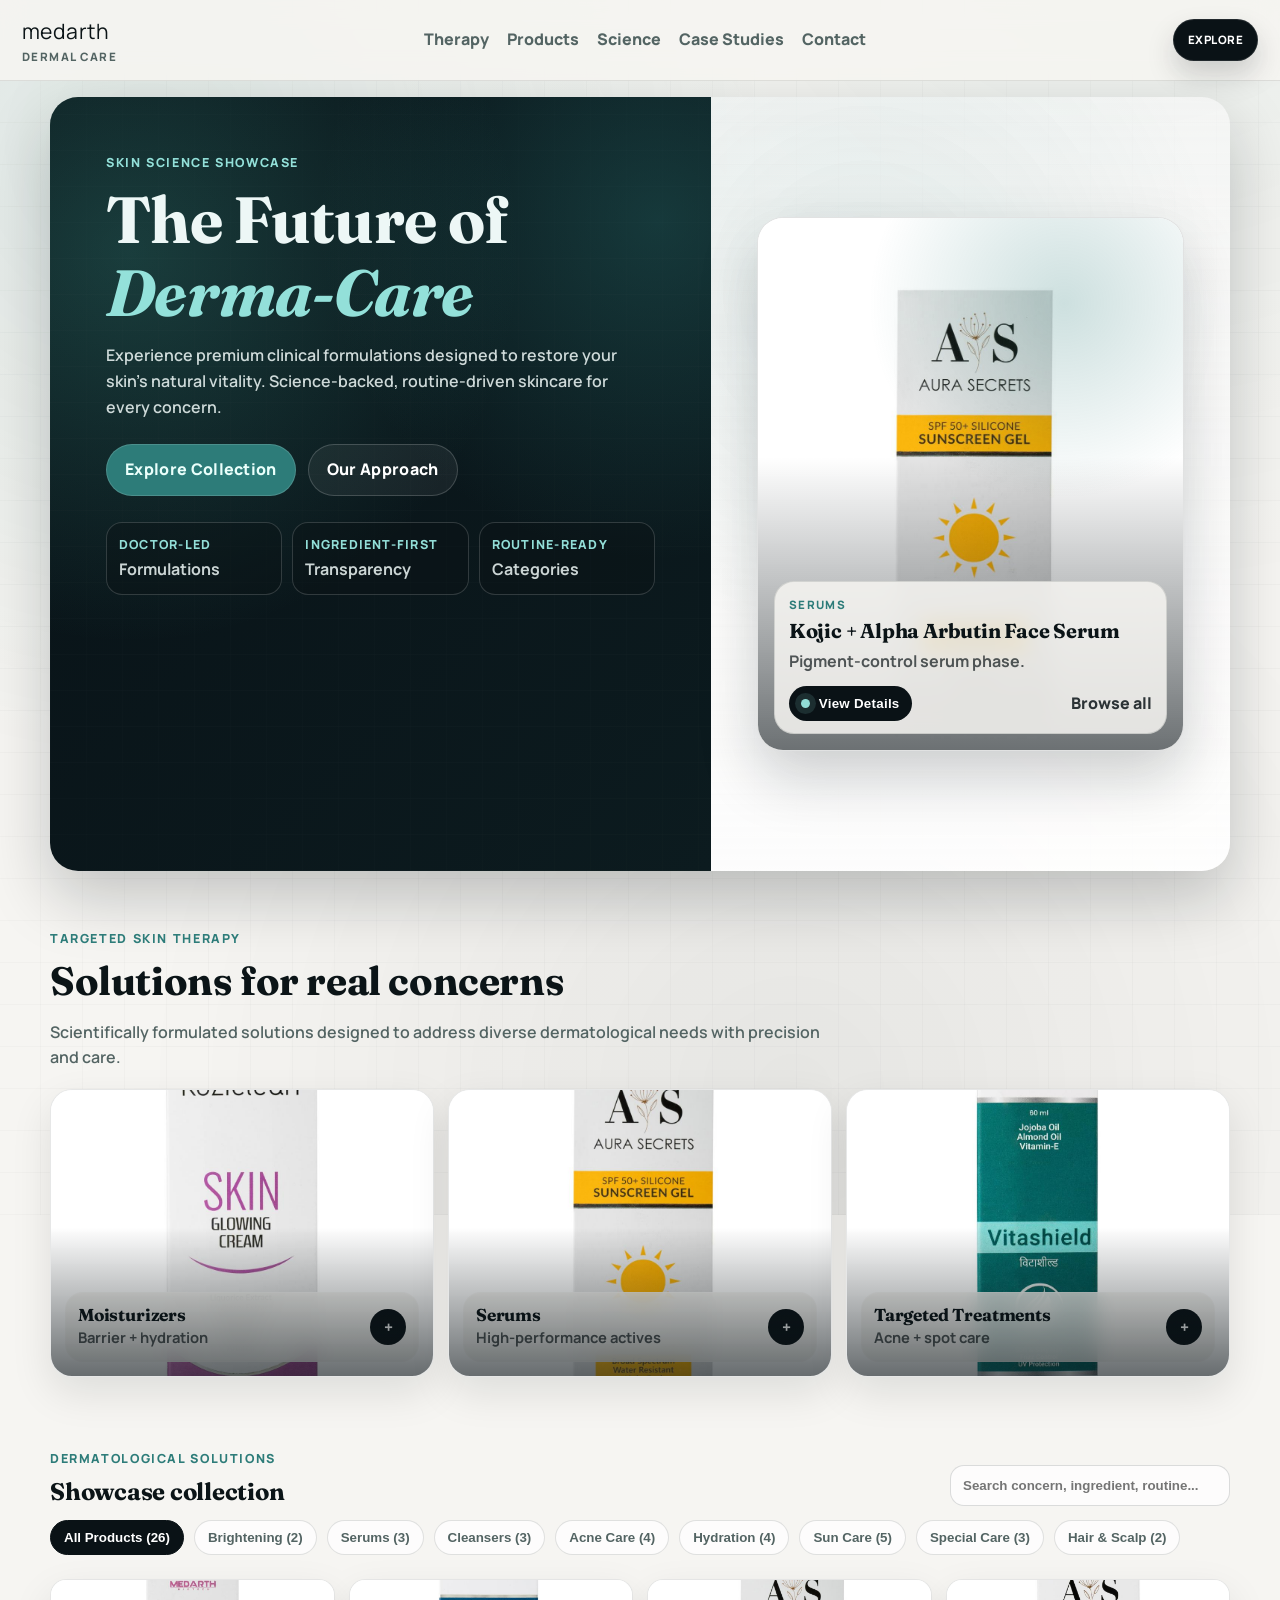
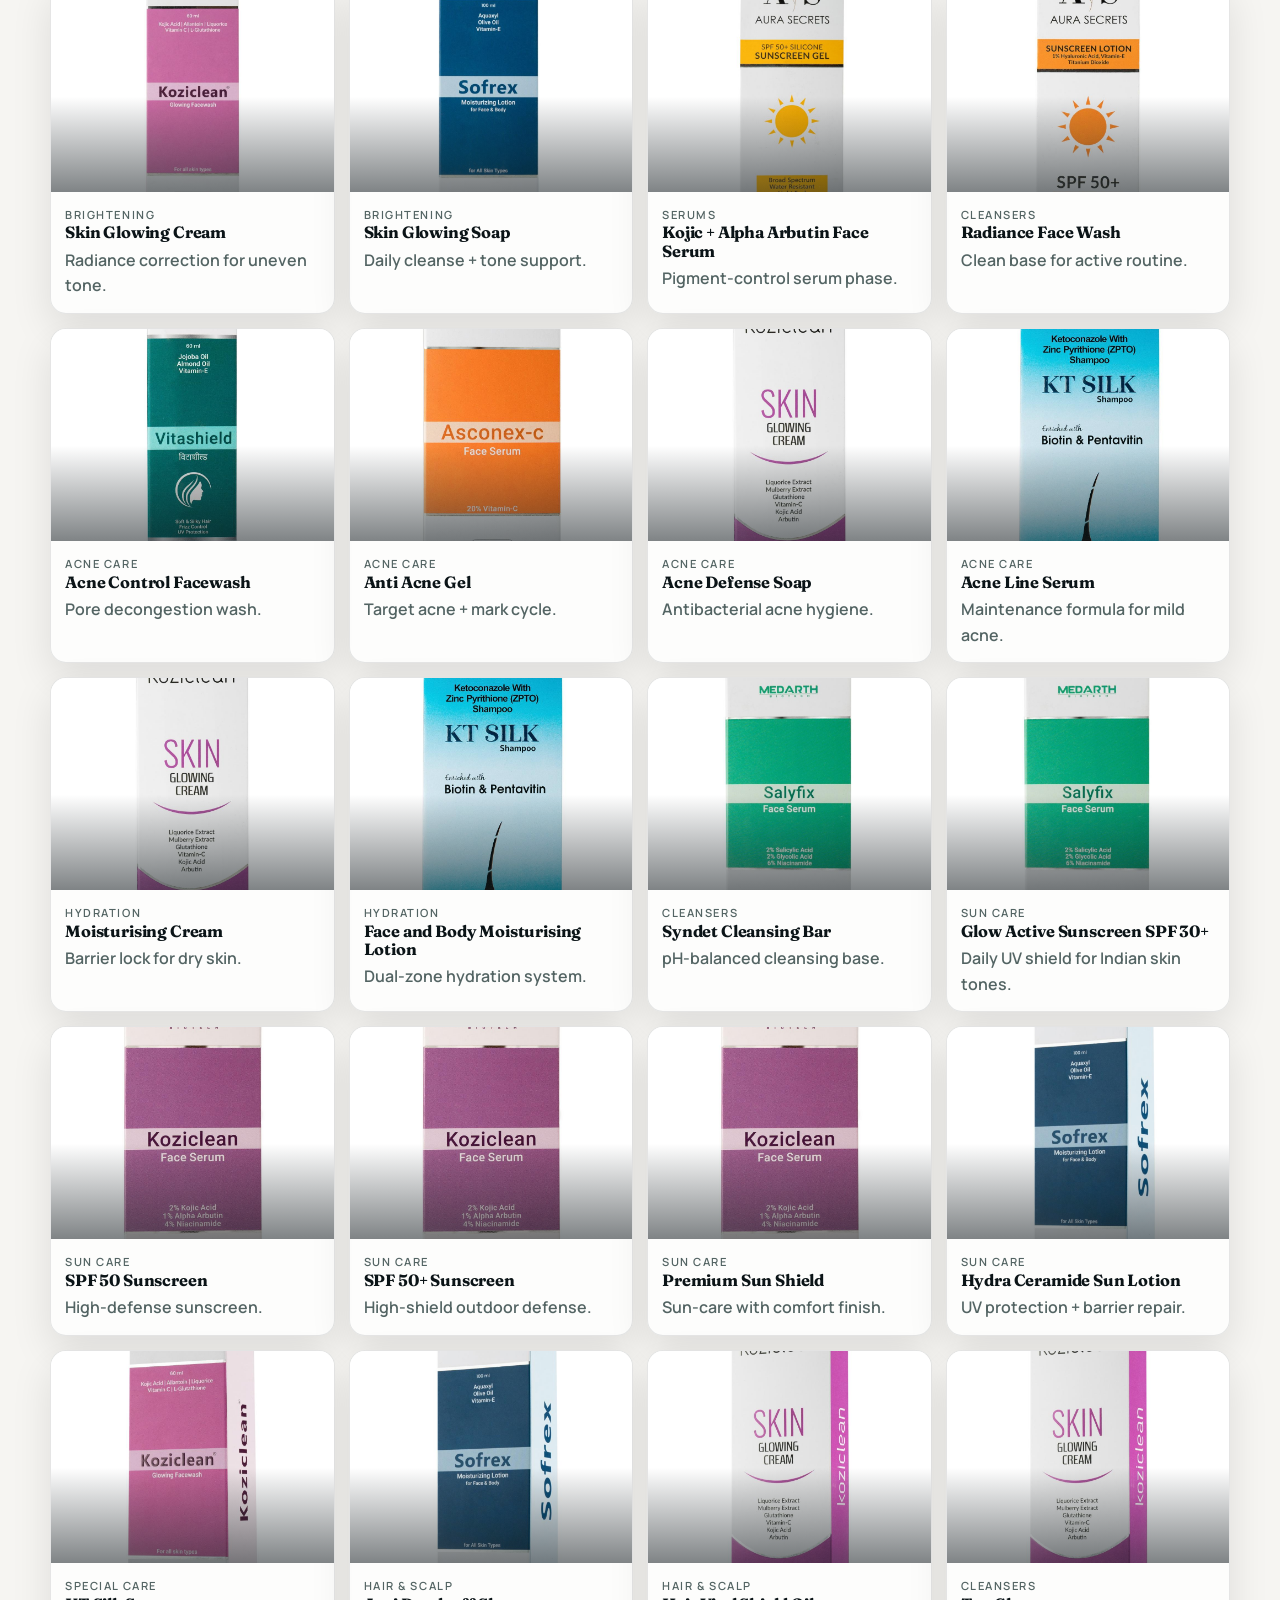
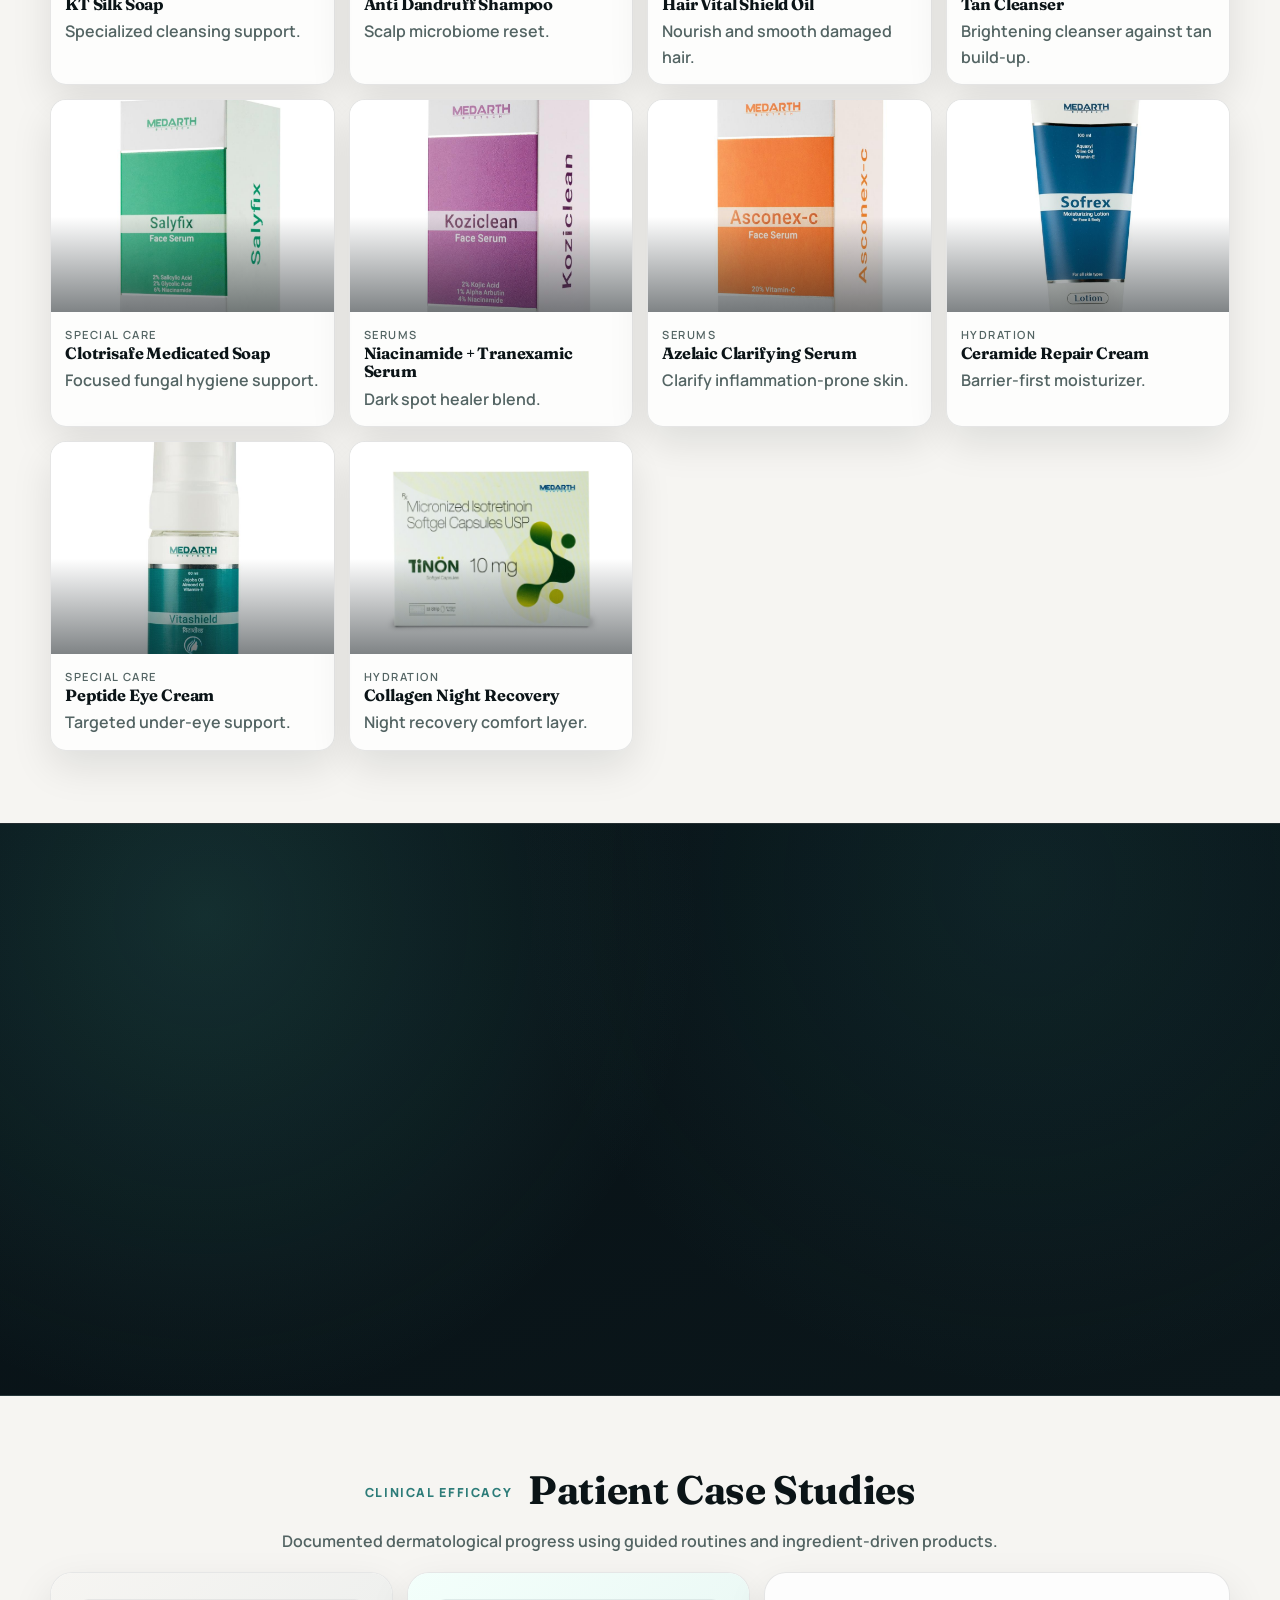
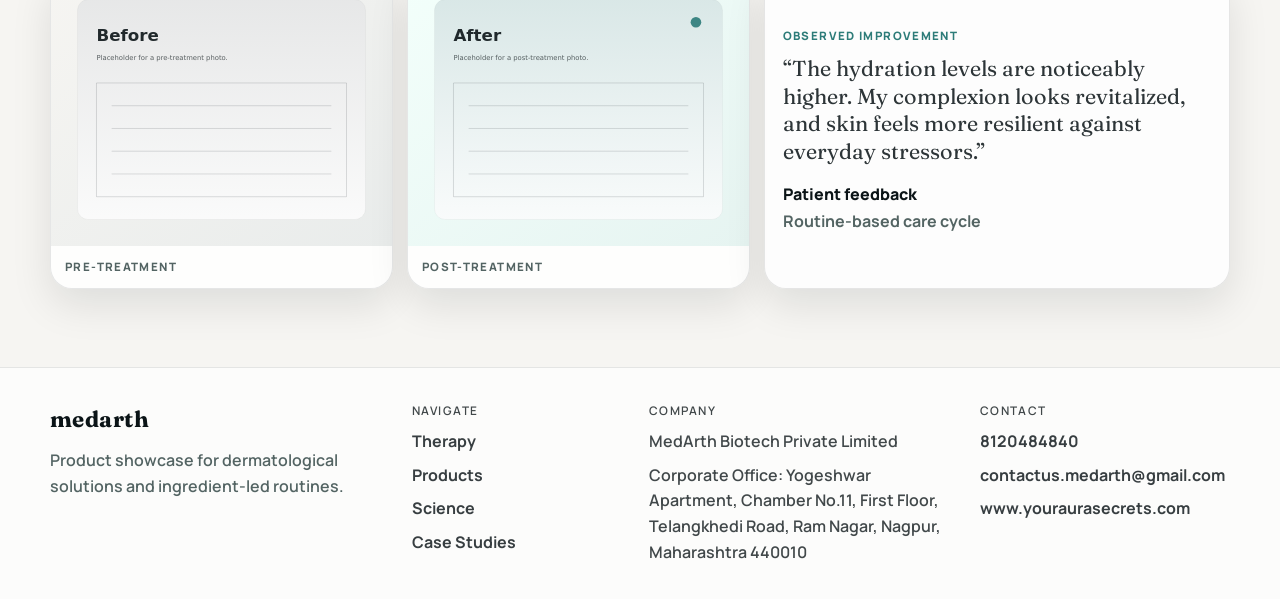
==== commit b8a3192d: "fix changes" ====
--- a/index.html
+++ b/index.html
@@ -3,117 +3,201 @@
 <head>
     <meta charset="UTF-8">
     <meta name="viewport" content="width=device-width, initial-scale=1.0">
-    <title>MedArth | Product Experience</title>
-    <meta name="description" content="Animated MedArth showcase site with categorized products and ingredient-led storytelling.">
+    <title>MedArth | Product Showcase</title>
+    <meta name="description" content="MedArth product showcase with category-led browsing, ingredient highlights, and clinical-first storytelling.">
     <link rel="preconnect" href="https://fonts.googleapis.com">
     <link rel="preconnect" href="https://fonts.gstatic.com" crossorigin>
-    <link href="https://fonts.googleapis.com/css2?family=Manrope:wght@400;500;600;700;800&family=Space+Grotesk:wght@500;600;700&display=swap" rel="stylesheet">
+    <link href="https://fonts.googleapis.com/css2?family=Fraunces:opsz,wght@9..144,500,600,700&family=Manrope:wght@400;500;600;700;800&display=swap" rel="stylesheet">
     <link rel="stylesheet" href="styles.css">
 </head>
 <body>
-    <div class="background-orb orb-one"></div>
-    <div class="background-orb orb-two"></div>
+    <div class="bg-grid" aria-hidden="true"></div>
 
     <header class="site-header" id="top">
         <a class="brand" href="#top">
-            <span class="brand-mark">MedArth</span>
-            <span class="brand-sub">Product Experience</span>
+            <span class="brand-mark">medarth</span>
+            <span class="brand-sub">Dermal Care</span>
         </a>
         <button id="menuBtn" class="menu-btn" aria-label="Toggle menu">Menu</button>
         <nav id="siteNav" class="site-nav">
-            <a href="#story">Experience</a>
-            <a href="#how">How It Works</a>
-            <a href="#catalog">Products</a>
+            <a href="#therapy">Therapy</a>
+            <a href="#products">Products</a>
+            <a href="#science">Science</a>
+            <a href="#cases">Case Studies</a>
             <a href="#contact">Contact</a>
         </nav>
+        <a class="header-cta" href="#products">Explore</a>
     </header>
 
     <main>
-        <section class="hero" id="hero">
-            <div class="hero-media" id="heroMedia">
-                <img src="assets/WhatsApp Image 2025-12-04 at 9.10.21 PM.jpeg" alt="MedArth product visual">
-                <div class="hero-overlay"></div>
-            </div>
-            <div class="hero-content reveal">
-                <p class="kicker">Skin Science Showcase</p>
-                <h1>Built to Feel Like a Product Film, Not a Catalog</h1>
-                <p>Scroll-led storytelling, layered animation, and clear explanations of how each formulation works on skin concerns.</p>
-                <div class="hero-actions">
-                    <a href="#story" class="btn btn-solid">Start Experience</a>
-                    <a href="#catalog" class="btn btn-outline">View Products</a>
-                </div>
-            </div>
-            <div class="scroll-label">Scroll</div>
-        </section>
-
-        <section class="section-intro reveal">
-            <p class="kicker">From Your Brochure</p>
-            <h2>Formulated by Doctors. Developed by Pharmacists.</h2>
-            <p>This version focuses on showcasing products, explaining mechanisms, and presenting routines with a modern, cinematic flow across mobile, tablet, and desktop screens.</p>
-        </section>
-
-        <section class="story-section" id="story">
-            <div class="story-layout">
-                <aside class="story-display">
-                    <div class="display-frame">
-                        <img id="storyImage" alt="Featured product">
-                        <div class="display-glow"></div>
-                    </div>
-                    <p class="display-category" id="storyCategory"></p>
-                    <h3 id="storyName"></h3>
-                    <p id="storyMechanism"></p>
-                    <div class="progress-dots" id="storyDots"></div>
-                </aside>
-                <div class="story-steps" id="storySteps"></div>
-            </div>
-        </section>
-
-        <section class="how-section reveal" id="how">
+        <section class="hero" id="home" aria-label="Hero">
+            <div class="hero-shell">
+                <div class="hero-left reveal">
+                    <p class="eyebrow">Skin Science Showcase</p>
+                    <h1>The Future of <span class="accent-italic">Derma-Care</span></h1>
+                    <p class="hero-lede">Experience premium clinical formulations designed to restore your skin's natural vitality. Science-backed, routine-driven skincare for every concern.</p>
+                    <div class="hero-actions">
+                        <a href="#products" class="btn btn-primary">Explore Collection</a>
+                        <a href="#science" class="btn btn-ghost">Our Approach</a>
+                    </div>
+                    <div class="hero-metrics" aria-label="Highlights">
+                        <div class="metric">
+                            <span class="metric-k">Doctor-led</span>
+                            <span class="metric-v">Formulations</span>
+                        </div>
+                        <div class="metric">
+                            <span class="metric-k">Ingredient-first</span>
+                            <span class="metric-v">Transparency</span>
+                        </div>
+                        <div class="metric">
+                            <span class="metric-k">Routine-ready</span>
+                            <span class="metric-v">Categories</span>
+                        </div>
+                    </div>
+                </div>
+                <div class="hero-right reveal">
+                    <div class="product-frame" id="heroMedia" role="button" tabindex="0" aria-label="Open featured product">
+                        <img id="heroProductImage" alt="Featured product" loading="eager">
+                        <div class="frame-overlay" aria-hidden="true"></div>
+                        <div class="frame-meta">
+                            <p class="frame-kicker" id="heroProductCategory"></p>
+                            <h3 class="frame-title" id="heroProductName"></h3>
+                            <p class="frame-sub" id="heroProductHeadline"></p>
+                            <div class="frame-actions">
+                                <button class="play-pill" type="button" id="heroOpenBtn">
+                                    <span class="play-dot" aria-hidden="true"></span>
+                                    View Details
+                                </button>
+                                <a class="frame-link" href="#products">Browse all</a>
+                            </div>
+                        </div>
+                    </div>
+                </div>
+            </div>
+        </section>
+
+        <section class="therapy reveal" id="therapy" aria-label="Targeted skin therapy">
             <div class="section-head">
                 <div>
-                    <p class="kicker">How Products Work</p>
-                    <h2>Simple Mechanism, Clear Routine</h2>
-                </div>
-            </div>
-            <div class="how-grid">
-                <article class="how-card">
-                    <h3>1. Correct</h3>
-                    <p>Actives like kojic acid, niacinamide, azelaic acid, and vitamin C target pigmentation, marks, and acne triggers.</p>
-                </article>
-                <article class="how-card">
-                    <h3>2. Protect</h3>
-                    <p>Daily broad-spectrum sunscreen and barrier-support ingredients reduce UV stress and prevent rebound dullness.</p>
-                </article>
-                <article class="how-card">
-                    <h3>3. Repair</h3>
-                    <p>Hydration, emollients, ceramides, and recovery formulations support overnight skin comfort and resilience.</p>
-                </article>
-                <article class="how-card">
-                    <h3>4. Maintain</h3>
-                    <p>Targeted cleansers, specialty bars, and care products keep skin and scalp conditions controlled over long cycles.</p>
-                </article>
-            </div>
-        </section>
-
-        <section class="catalog-section reveal" id="catalog">
-            <div class="section-head catalog-head">
+                    <p class="kicker">Targeted Skin Therapy</p>
+                    <h2>Solutions for real concerns</h2>
+                </div>
+                <p class="section-sub">Scientifically formulated solutions designed to address diverse dermatological needs with precision and care.</p>
+            </div>
+            <div class="therapy-grid" id="therapyGrid"></div>
+        </section>
+
+        <section class="solutions reveal" id="products" aria-label="Product collection">
+            <div class="solutions-head">
                 <div>
-                    <p class="kicker">Product Showcase</p>
-                    <h2>Browse by Category</h2>
-                </div>
-                <input id="searchInput" class="search-input" type="search" placeholder="Search concern, ingredient, routine..." aria-label="Search products">
-            </div>
-            <div class="chip-row" id="chipRow"></div>
-            <div class="catalog-grid" id="catalogGrid"></div>
+                    <p class="kicker">Dermatological Solutions</p>
+                    <h2>Showcase collection</h2>
+                </div>
+                <div class="solutions-tools">
+                    <input id="searchInput" class="search-input" type="search" placeholder="Search concern, ingredient, routine..." aria-label="Search products">
+                </div>
+            </div>
+            <div class="chip-row" id="chipRow" aria-label="Categories"></div>
+            <div class="catalog-grid" id="catalogGrid" aria-label="Products"></div>
+        </section>
+
+        <section class="science" id="science" aria-label="Science">
+            <div class="science-shell reveal">
+                <div class="science-copy">
+                    <p class="kicker kicker-on-dark">The Science of MedArth</p>
+                    <h2>Designed for clarity, efficacy, and tolerance</h2>
+                    <p class="science-lede">Each formulation starts with a simple question: what does skin need right now? We build routines around correction, protection, and recovery to support consistency.</p>
+                    <div class="science-cards">
+                        <article class="science-card">
+                            <h3>Pure ingredients</h3>
+                            <p>Clear ingredient-led rationale with routines that are easy to follow.</p>
+                        </article>
+                        <article class="science-card">
+                            <h3>Clinical intent</h3>
+                            <p>Structured actives for common concerns like acne, pigmentation, and dryness.</p>
+                        </article>
+                        <article class="science-card">
+                            <h3>Consistency</h3>
+                            <p>Simple daily steps that fit real schedules and climates.</p>
+                        </article>
+                    </div>
+                </div>
+                <div class="science-media">
+                    <div class="science-frame" aria-hidden="true">
+                        <img src="assets/lab-placeholder.svg" alt="" loading="lazy">
+                    </div>
+                    <div class="science-stats" aria-label="Science highlights">
+                        <div class="stat">
+                            <p class="stat-k">Formulation</p>
+                            <p class="stat-v">Doctor guided</p>
+                        </div>
+                        <div class="stat">
+                            <p class="stat-k">Development</p>
+                            <p class="stat-v">Pharmacist built</p>
+                        </div>
+                        <div class="stat">
+                            <p class="stat-k">Approach</p>
+                            <p class="stat-v">Routine first</p>
+                        </div>
+                    </div>
+                </div>
+            </div>
+        </section>
+
+        <section class="cases" id="cases" aria-label="Case studies">
+            <div class="section-head center reveal">
+                <p class="kicker">Clinical Efficacy</p>
+                <h2>Patient Case Studies</h2>
+                <p class="section-sub">Documented dermatological progress using guided routines and ingredient-driven products.</p>
+            </div>
+            <div class="cases-layout reveal">
+                <div class="case-compare" aria-label="Before and after">
+                    <figure class="compare-card">
+                        <img src="assets/case-before.svg" alt="Before treatment placeholder" loading="lazy">
+                        <figcaption>Pre-treatment</figcaption>
+                    </figure>
+                    <figure class="compare-card">
+                        <img src="assets/case-after.svg" alt="After treatment placeholder" loading="lazy">
+                        <figcaption>Post-treatment</figcaption>
+                    </figure>
+                </div>
+                <aside class="case-quote" aria-label="Quote">
+                    <p class="quote-kicker">Observed improvement</p>
+                    <p class="quote-text">“The hydration levels are noticeably higher. My complexion looks revitalized, and skin feels more resilient against everyday stressors.”</p>
+                    <div class="quote-meta">
+                        <p class="quote-name">Patient feedback</p>
+                        <p class="quote-sub">Routine-based care cycle</p>
+                    </div>
+                </aside>
+            </div>
         </section>
     </main>
 
-    <footer class="site-footer reveal" id="contact">
-        <h2>MedArth Biotech Private Limited</h2>
-        <p>Corporate Office: Yogeshwar Apartment, Chamber No.11, First Floor, Telangkhedi Road, Ram Nagar, Nagpur, Maharashtra 440010</p>
-        <p><strong>Customer Care:</strong> <a href="tel:8120484840">8120484840</a></p>
-        <p><strong>Email:</strong> <a href="mailto:contactus.medarth@gmail.com">contactus.medarth@gmail.com</a></p>
-        <p><strong>Website:</strong> <a href="https://www.youraurasecrets.com" target="_blank" rel="noopener noreferrer">www.youraurasecrets.com</a></p>
+    <footer class="site-footer reveal" id="contact" aria-label="Footer">
+        <div class="footer-grid">
+            <div class="footer-brand">
+                <p class="footer-logo">medarth</p>
+                <p class="footer-note">Product showcase for dermatological solutions and ingredient-led routines.</p>
+            </div>
+            <div class="footer-col">
+                <p class="footer-head">Navigate</p>
+                <a href="#therapy">Therapy</a>
+                <a href="#products">Products</a>
+                <a href="#science">Science</a>
+                <a href="#cases">Case Studies</a>
+            </div>
+            <div class="footer-col">
+                <p class="footer-head">Company</p>
+                <p>MedArth Biotech Private Limited</p>
+                <p class="muted">Corporate Office: Yogeshwar Apartment, Chamber No.11, First Floor, Telangkhedi Road, Ram Nagar, Nagpur, Maharashtra 440010</p>
+            </div>
+            <div class="footer-col">
+                <p class="footer-head">Contact</p>
+                <a href="tel:8120484840">8120484840</a>
+                <a href="mailto:contactus.medarth@gmail.com">contactus.medarth@gmail.com</a>
+                <a href="https://www.youraurasecrets.com" target="_blank" rel="noopener noreferrer">www.youraurasecrets.com</a>
+            </div>
+        </div>
     </footer>
 
     <div class="modal" id="productModal" aria-hidden="true">
--- a/styles.css
+++ b/styles.css
@@ -1,742 +1,1163 @@
 :root {
-    --bg: #f3f6f6;
-    --surface: #ffffff;
-    --ink: #0d1b1b;
-    --muted: #4b6766;
-    --line: #d7e0df;
-    --accent: #007a74;
-    --accent-2: #de5d3a;
-    --deep: #081018;
-    --radius-lg: 26px;
-    --radius-md: 18px;
-    --shadow-soft: 0 16px 40px rgba(8, 16, 24, 0.1);
-    --shadow-strong: 0 24px 56px rgba(8, 16, 24, 0.22);
+  --bg: #f6f5f2;
+  --surface: #ffffff;
+  --ink: #0b1417;
+  --muted: #536463;
+  --line: rgba(11, 20, 23, 0.12);
+  --teal: #2d7c79;
+  --teal-soft: #4ab7a7;
+  --dark: #0a1216;
+  --dark-2: #0f1b20;
+  --radius-xl: 28px;
+  --radius-lg: 22px;
+  --radius-md: 16px;
+  --shadow-soft: 0 16px 40px rgba(11, 20, 23, 0.1);
+  --shadow-strong: 0 26px 64px rgba(11, 20, 23, 0.22);
 }
 
 * {
-    box-sizing: border-box;
+  box-sizing: border-box;
 }
 
 html {
-    scroll-behavior: smooth;
+  scroll-behavior: smooth;
 }
 
 body {
-    margin: 0;
-    font-family: "Manrope", sans-serif;
-    background: var(--bg);
-    color: var(--ink);
-    line-height: 1.6;
-    overflow-x: hidden;
+  margin: 0;
+  font-family: "Manrope", system-ui, -apple-system, Segoe UI, Roboto, Arial, sans-serif;
+  background: var(--bg);
+  color: var(--ink);
+  line-height: 1.6;
+  overflow-x: hidden;
 }
 
 h1,
 h2,
 h3,
-h4,
+h4 {
+  margin: 0;
+  line-height: 1.12;
+  font-family: "Fraunces", ui-serif, Georgia, serif;
+  letter-spacing: -0.01em;
+}
+
+a {
+  color: inherit;
+}
+
+.muted {
+  color: var(--muted);
+}
+
+.bg-grid {
+  position: fixed;
+  inset: -35% -10% -35% -10%;
+  z-index: -2;
+  pointer-events: none;
+  background:
+    radial-gradient(circle at 18% 30%, rgba(45, 124, 121, 0.18), transparent 38%),
+    radial-gradient(circle at 82% 10%, rgba(45, 124, 121, 0.1), transparent 42%),
+    radial-gradient(circle at 60% 92%, rgba(11, 20, 23, 0.1), transparent 40%),
+    repeating-linear-gradient(
+      0deg,
+      rgba(11, 20, 23, 0.035) 0,
+      rgba(11, 20, 23, 0.035) 1px,
+      transparent 1px,
+      transparent 42px
+    ),
+    repeating-linear-gradient(
+      90deg,
+      rgba(11, 20, 23, 0.03) 0,
+      rgba(11, 20, 23, 0.03) 1px,
+      transparent 1px,
+      transparent 42px
+    );
+  opacity: 0.65;
+}
+
+main {
+  width: min(1180px, calc(100% - 28px));
+  margin-inline: auto;
+}
+
+.site-header {
+  position: sticky;
+  top: 0;
+  z-index: 60;
+  display: flex;
+  justify-content: space-between;
+  align-items: center;
+  gap: 18px;
+  padding: 14px 22px;
+  border-bottom: 1px solid rgba(11, 20, 23, 0.1);
+  background: rgba(246, 245, 242, 0.86);
+  backdrop-filter: blur(12px);
+}
+
+.brand {
+  display: inline-flex;
+  flex-direction: column;
+  text-decoration: none;
+}
+
 .brand-mark {
-    margin: 0;
-    line-height: 1.18;
-    font-family: "Space Grotesk", sans-serif;
-}
-
-a {
-    color: inherit;
-}
-
-.background-orb {
-    position: fixed;
-    border-radius: 50%;
-    filter: blur(18px);
-    z-index: -1;
-}
-
-.orb-one {
-    width: 340px;
-    height: 340px;
-    background: rgba(0, 122, 116, 0.16);
-    top: -120px;
-    right: -100px;
-}
-
-.orb-two {
-    width: 300px;
-    height: 300px;
-    background: rgba(222, 93, 58, 0.14);
-    bottom: -110px;
-    left: -90px;
-}
-
-.site-header {
-    position: sticky;
-    top: 0;
-    z-index: 40;
+  font-size: 1.32rem;
+  letter-spacing: 0.02em;
+}
+
+.brand-sub {
+  font-size: 0.72rem;
+  font-weight: 800;
+  letter-spacing: 0.12em;
+  text-transform: uppercase;
+  color: var(--muted);
+}
+
+.site-nav {
+  display: flex;
+  gap: 18px;
+  align-items: center;
+}
+
+.site-nav a {
+  text-decoration: none;
+  font-weight: 800;
+  color: var(--muted);
+  transition: color 180ms ease;
+}
+
+.site-nav a:hover {
+  color: var(--ink);
+}
+
+.menu-btn {
+  display: none;
+  border: 1px solid var(--line);
+  background: var(--surface);
+  border-radius: 10px;
+  padding: 8px 12px;
+  font-weight: 800;
+}
+
+.header-cta {
+  text-decoration: none;
+  font-weight: 900;
+  letter-spacing: 0.04em;
+  text-transform: uppercase;
+  font-size: 0.72rem;
+  padding: 11px 14px;
+  border-radius: 999px;
+  background: var(--dark);
+  color: #ffffff;
+  border: 1px solid rgba(255, 255, 255, 0.1);
+  box-shadow: 0 14px 28px rgba(11, 20, 23, 0.18);
+}
+
+.hero {
+  margin-top: 16px;
+  border-radius: var(--radius-xl);
+  overflow: hidden;
+  box-shadow: var(--shadow-strong);
+  background: linear-gradient(180deg, rgba(11, 20, 23, 0.05), rgba(11, 20, 23, 0.02));
+}
+
+.hero-shell {
+  display: grid;
+  grid-template-columns: 1.12fr 0.88fr;
+  min-height: min(86vh, 820px);
+}
+
+.hero-left {
+  position: relative;
+  padding: clamp(26px, 5.4vw, 56px);
+  color: #edf7f6;
+  background:
+    radial-gradient(circle at 12% 20%, rgba(74, 183, 167, 0.26), transparent 46%),
+    radial-gradient(circle at 92% 16%, rgba(45, 124, 121, 0.34), transparent 38%),
+    linear-gradient(135deg, #081116, #0c1b1f);
+}
+
+.hero-left::after {
+  content: "";
+  position: absolute;
+  inset: 0;
+  background:
+    repeating-linear-gradient(
+      0deg,
+      rgba(255, 255, 255, 0.06) 0,
+      rgba(255, 255, 255, 0.06) 1px,
+      transparent 1px,
+      transparent 36px
+    ),
+    repeating-linear-gradient(
+      90deg,
+      rgba(255, 255, 255, 0.04) 0,
+      rgba(255, 255, 255, 0.04) 1px,
+      transparent 1px,
+      transparent 36px
+    );
+  opacity: 0.22;
+  pointer-events: none;
+}
+
+.hero-left > * {
+  position: relative;
+  z-index: 1;
+}
+
+.eyebrow {
+  margin: 0 0 10px;
+  font-size: 0.78rem;
+  font-weight: 900;
+  letter-spacing: 0.13em;
+  text-transform: uppercase;
+  color: rgba(158, 240, 232, 0.92);
+}
+
+.hero-left h1 {
+  font-size: clamp(2.2rem, 5.1vw, 4.7rem);
+  max-width: 16ch;
+}
+
+.accent-italic {
+  font-style: italic;
+  color: rgba(158, 240, 232, 0.92);
+}
+
+.hero-lede {
+  margin: 14px 0 0;
+  max-width: 58ch;
+  color: rgba(237, 247, 246, 0.86);
+  font-weight: 600;
+}
+
+.hero-actions {
+  margin-top: 24px;
+  display: flex;
+  gap: 12px;
+  flex-wrap: wrap;
+  align-items: center;
+}
+
+.btn {
+  display: inline-flex;
+  align-items: center;
+  justify-content: center;
+  text-decoration: none;
+  border-radius: 999px;
+  padding: 12px 18px;
+  font-weight: 900;
+  letter-spacing: 0.02em;
+  border: 1px solid transparent;
+  cursor: pointer;
+  transition:
+    transform 180ms ease,
+    background-color 180ms ease,
+    border-color 180ms ease,
+    color 180ms ease;
+}
+
+.btn:active {
+  transform: translateY(1px);
+}
+
+.btn-primary {
+  background: var(--teal);
+  color: #eafffb;
+  border-color: rgba(255, 255, 255, 0.14);
+}
+
+.btn-primary:hover {
+  background: #256a67;
+}
+
+.btn-ghost {
+  background: rgba(255, 255, 255, 0.06);
+  color: #ffffff;
+  border-color: rgba(255, 255, 255, 0.18);
+}
+
+.btn-ghost:hover {
+  background: rgba(255, 255, 255, 0.1);
+}
+
+.hero-metrics {
+  margin-top: 26px;
+  display: grid;
+  grid-template-columns: repeat(3, minmax(0, 1fr));
+  gap: 10px;
+}
+
+.metric {
+  border-radius: 16px;
+  border: 1px solid rgba(255, 255, 255, 0.16);
+  background: rgba(10, 18, 22, 0.4);
+  padding: 12px;
+}
+
+.metric-k {
+  display: block;
+  font-size: 0.78rem;
+  font-weight: 900;
+  letter-spacing: 0.1em;
+  text-transform: uppercase;
+  color: rgba(158, 240, 232, 0.92);
+}
+
+.metric-v {
+  display: block;
+  margin-top: 2px;
+  font-weight: 700;
+  color: rgba(237, 247, 246, 0.85);
+}
+
+.hero-right {
+  padding: clamp(20px, 3.6vw, 46px);
+  display: flex;
+  align-items: center;
+  justify-content: center;
+  background:
+    radial-gradient(circle at 30% 25%, rgba(45, 124, 121, 0.1), transparent 52%),
+    linear-gradient(180deg, rgba(255, 255, 255, 0.62), rgba(255, 255, 255, 0.9));
+}
+
+.product-frame {
+  position: relative;
+  width: min(440px, 100%);
+  aspect-ratio: 4 / 5;
+  border-radius: 26px;
+  overflow: hidden;
+  background: #ffffff;
+  border: 1px solid rgba(11, 20, 23, 0.12);
+  box-shadow: 0 26px 60px rgba(11, 20, 23, 0.2);
+  cursor: pointer;
+}
+
+.product-frame:focus-visible {
+  outline: 3px solid rgba(45, 124, 121, 0.55);
+  outline-offset: 4px;
+}
+
+.product-frame img {
+  width: 100%;
+  height: 100%;
+  object-fit: cover;
+  transform-origin: center;
+  transition: transform 420ms ease;
+  will-change: transform;
+}
+
+.product-frame:hover img {
+  transform: scale(1.03);
+}
+
+.frame-overlay {
+  position: absolute;
+  inset: 0;
+  background:
+    radial-gradient(circle at 72% 16%, rgba(45, 124, 121, 0.24), transparent 36%),
+    linear-gradient(180deg, transparent 45%, rgba(10, 18, 22, 0.6));
+  pointer-events: none;
+}
+
+.frame-meta {
+  position: absolute;
+  left: 16px;
+  right: 16px;
+  bottom: 16px;
+  border-radius: 20px;
+  padding: 14px 14px 12px;
+  background: rgba(246, 245, 242, 0.86);
+  border: 1px solid rgba(11, 20, 23, 0.12);
+  backdrop-filter: blur(10px);
+}
+
+.frame-kicker {
+  margin: 0 0 6px;
+  font-size: 0.72rem;
+  font-weight: 900;
+  letter-spacing: 0.12em;
+  text-transform: uppercase;
+  color: var(--teal);
+}
+
+.frame-title {
+  font-size: 1.26rem;
+  margin: 0;
+}
+
+.frame-sub {
+  margin: 6px 0 0;
+  color: rgba(11, 20, 23, 0.7);
+  font-weight: 700;
+}
+
+.frame-actions {
+  margin-top: 12px;
+  display: flex;
+  align-items: center;
+  justify-content: space-between;
+  gap: 10px;
+}
+
+.play-pill {
+  border: none;
+  border-radius: 999px;
+  background: var(--dark);
+  color: #ffffff;
+  font-weight: 900;
+  letter-spacing: 0.02em;
+  padding: 10px 12px;
+  display: inline-flex;
+  align-items: center;
+  gap: 9px;
+  cursor: pointer;
+}
+
+.play-dot {
+  width: 9px;
+  height: 9px;
+  border-radius: 50%;
+  background: rgba(158, 240, 232, 0.92);
+  box-shadow: 0 0 0 6px rgba(158, 240, 232, 0.12);
+}
+
+.frame-link {
+  text-decoration: none;
+  font-weight: 900;
+  color: rgba(11, 20, 23, 0.85);
+}
+
+.frame-link:hover {
+  text-decoration: underline;
+}
+
+.kicker {
+  margin: 0 0 10px;
+  font-size: 0.78rem;
+  font-weight: 900;
+  letter-spacing: 0.13em;
+  text-transform: uppercase;
+  color: var(--teal);
+}
+
+.kicker-on-dark {
+  color: rgba(158, 240, 232, 0.92);
+}
+
+.section-head {
+  display: flex;
+  align-items: flex-end;
+  justify-content: space-between;
+  gap: 16px;
+  flex-wrap: wrap;
+}
+
+.section-head h2 {
+  font-size: clamp(1.7rem, 3.1vw, 2.8rem);
+}
+
+.section-sub {
+  margin: 0;
+  color: var(--muted);
+  max-width: 78ch;
+  font-weight: 600;
+}
+
+.section-head.center {
+  text-align: center;
+  justify-content: center;
+}
+
+.therapy {
+  margin-top: 58px;
+}
+
+.therapy-grid {
+  margin-top: 18px;
+  display: grid;
+  grid-template-columns: repeat(3, minmax(0, 1fr));
+  gap: 14px;
+}
+
+.therapy-tile {
+  position: relative;
+  border-radius: 22px;
+  overflow: hidden;
+  border: 1px solid rgba(11, 20, 23, 0.1);
+  background: #ffffff;
+  aspect-ratio: 4 / 3;
+  box-shadow: var(--shadow-soft);
+  cursor: pointer;
+  transition: transform 220ms ease, box-shadow 220ms ease;
+}
+
+.therapy-tile:hover {
+  transform: translateY(-6px);
+  box-shadow: var(--shadow-strong);
+}
+
+.therapy-tile img {
+  width: 100%;
+  height: 100%;
+  object-fit: cover;
+  transition: transform 360ms ease;
+}
+
+.therapy-tile:hover img {
+  transform: scale(1.05);
+}
+
+.therapy-tile::after {
+  content: "";
+  position: absolute;
+  inset: 0;
+  background: linear-gradient(180deg, transparent 48%, rgba(10, 18, 22, 0.62));
+  pointer-events: none;
+}
+
+.therapy-meta {
+  position: absolute;
+  left: 14px;
+  right: 14px;
+  bottom: 14px;
+  display: flex;
+  align-items: center;
+  justify-content: space-between;
+  gap: 14px;
+  border-radius: 18px;
+  padding: 12px 12px 11px;
+  background: rgba(246, 245, 242, 0.86);
+  border: 1px solid rgba(255, 255, 255, 0.22);
+  backdrop-filter: blur(10px);
+}
+
+.therapy-meta h3 {
+  font-size: 1.08rem;
+}
+
+.therapy-meta p {
+  margin: 2px 0 0;
+  color: rgba(11, 20, 23, 0.7);
+  font-weight: 700;
+  font-size: 0.92rem;
+}
+
+.therapy-arrow {
+  flex: none;
+  width: 36px;
+  height: 36px;
+  border-radius: 50%;
+  display: grid;
+  place-items: center;
+  background: var(--dark);
+  color: #ffffff;
+  font-weight: 900;
+}
+
+.solutions {
+  margin-top: 72px;
+  margin-bottom: 72px;
+}
+
+.solutions-head {
+  display: flex;
+  align-items: flex-end;
+  justify-content: space-between;
+  gap: 14px;
+  flex-wrap: wrap;
+}
+
+.solutions-tools {
+  display: flex;
+  align-items: center;
+  gap: 12px;
+}
+
+.search-input {
+  border: 1px solid rgba(11, 20, 23, 0.14);
+  border-radius: 14px;
+  padding: 12px 12px;
+  min-width: 280px;
+  background: rgba(255, 255, 255, 0.72);
+  font-weight: 700;
+}
+
+.chip-row {
+  margin: 14px 0 18px;
+  display: flex;
+  gap: 10px;
+  overflow-x: auto;
+  padding-bottom: 6px;
+}
+
+.chip {
+  border: 1px solid rgba(11, 20, 23, 0.12);
+  background: rgba(255, 255, 255, 0.72);
+  border-radius: 999px;
+  padding: 9px 13px;
+  font-weight: 900;
+  color: var(--muted);
+  white-space: nowrap;
+  cursor: pointer;
+  transition: background-color 180ms ease, color 180ms ease, border-color 180ms ease;
+}
+
+.chip.active {
+  background: var(--dark);
+  color: #ffffff;
+  border-color: var(--dark);
+}
+
+.catalog-grid {
+  display: grid;
+  grid-template-columns: repeat(4, minmax(0, 1fr));
+  gap: 14px;
+}
+
+.product-card {
+  background: rgba(255, 255, 255, 0.78);
+  border: 1px solid rgba(11, 20, 23, 0.1);
+  border-radius: var(--radius-md);
+  overflow: hidden;
+  box-shadow: var(--shadow-soft);
+  cursor: pointer;
+  transition: transform 220ms ease, box-shadow 220ms ease;
+}
+
+.product-card:hover {
+  transform: translateY(-6px);
+  box-shadow: var(--shadow-strong);
+}
+
+.product-visual {
+  position: relative;
+  aspect-ratio: 4 / 3;
+  overflow: hidden;
+}
+
+.product-visual img {
+  width: 100%;
+  height: 100%;
+  object-fit: cover;
+  transition: transform 280ms ease;
+}
+
+.product-card:hover .product-visual img {
+  transform: scale(1.06);
+}
+
+.product-gradient {
+  position: absolute;
+  inset: 0;
+  background: linear-gradient(180deg, transparent 55%, rgba(10, 18, 22, 0.52));
+}
+
+.product-content {
+  padding: 14px;
+}
+
+.product-category {
+  margin: 0 0 6px;
+  font-size: 0.7rem;
+  letter-spacing: 0.14em;
+  text-transform: uppercase;
+  font-weight: 900;
+  color: var(--teal);
+}
+
+.product-content h3 {
+  font-size: 1.02rem;
+  margin-bottom: 6px;
+}
+
+.product-content p {
+  margin: 0;
+  color: var(--muted);
+  font-weight: 600;
+}
+
+.science {
+  width: 100vw;
+  margin-left: calc(50% - 50vw);
+  margin-right: calc(50% - 50vw);
+  background:
+    radial-gradient(circle at 16% 16%, rgba(74, 183, 167, 0.18), transparent 42%),
+    radial-gradient(circle at 80% 10%, rgba(45, 124, 121, 0.16), transparent 44%),
+    linear-gradient(160deg, #071015, #0b171b);
+  color: #eaf6f5;
+  padding: 64px 0;
+  border-top: 1px solid rgba(255, 255, 255, 0.1);
+  border-bottom: 1px solid rgba(255, 255, 255, 0.1);
+}
+
+.science-shell {
+  width: min(1180px, calc(100% - 28px));
+  margin-inline: auto;
+  display: grid;
+  grid-template-columns: 1.05fr 0.95fr;
+  gap: 18px;
+  align-items: start;
+}
+
+.science-lede {
+  margin: 12px 0 0;
+  color: rgba(234, 246, 245, 0.82);
+  font-weight: 600;
+  max-width: 64ch;
+}
+
+.science-cards {
+  margin-top: 18px;
+  display: grid;
+  grid-template-columns: repeat(3, minmax(0, 1fr));
+  gap: 12px;
+}
+
+.science-card {
+  border-radius: 18px;
+  border: 1px solid rgba(255, 255, 255, 0.14);
+  background: rgba(10, 18, 22, 0.35);
+  padding: 16px;
+}
+
+.science-card h3 {
+  font-size: 1.06rem;
+}
+
+.science-card p {
+  margin: 6px 0 0;
+  color: rgba(234, 246, 245, 0.78);
+  font-weight: 600;
+}
+
+.science-media {
+  display: grid;
+  gap: 12px;
+}
+
+.science-frame {
+  border-radius: 22px;
+  overflow: hidden;
+  border: 1px solid rgba(255, 255, 255, 0.14);
+  background: rgba(10, 18, 22, 0.3);
+  box-shadow: 0 30px 80px rgba(0, 0, 0, 0.34);
+}
+
+.science-frame img {
+  width: 100%;
+  height: auto;
+  display: block;
+}
+
+.science-stats {
+  display: grid;
+  grid-template-columns: repeat(3, minmax(0, 1fr));
+  gap: 10px;
+}
+
+.stat {
+  border-radius: 18px;
+  border: 1px solid rgba(255, 255, 255, 0.12);
+  background: rgba(10, 18, 22, 0.4);
+  padding: 14px;
+}
+
+.stat-k {
+  margin: 0;
+  font-size: 0.76rem;
+  font-weight: 900;
+  letter-spacing: 0.12em;
+  text-transform: uppercase;
+  color: rgba(158, 240, 232, 0.92);
+}
+
+.stat-v {
+  margin: 6px 0 0;
+  font-weight: 800;
+  color: rgba(234, 246, 245, 0.86);
+}
+
+.cases {
+  padding: 72px 0 78px;
+}
+
+.cases-layout {
+  margin-top: 18px;
+  display: grid;
+  grid-template-columns: 1.2fr 0.8fr;
+  gap: 14px;
+  align-items: stretch;
+}
+
+.case-compare {
+  display: grid;
+  grid-template-columns: 1fr 1fr;
+  gap: 14px;
+}
+
+.compare-card {
+  margin: 0;
+  border-radius: 22px;
+  overflow: hidden;
+  border: 1px solid rgba(11, 20, 23, 0.1);
+  background: rgba(255, 255, 255, 0.86);
+  box-shadow: var(--shadow-soft);
+}
+
+.compare-card img {
+  width: 100%;
+  height: auto;
+  display: block;
+}
+
+.compare-card figcaption {
+  padding: 12px 14px;
+  font-weight: 900;
+  letter-spacing: 0.12em;
+  text-transform: uppercase;
+  font-size: 0.72rem;
+  color: var(--muted);
+}
+
+.case-quote {
+  border-radius: 22px;
+  border: 1px solid rgba(11, 20, 23, 0.1);
+  background: rgba(255, 255, 255, 0.8);
+  box-shadow: var(--shadow-soft);
+  padding: 18px;
+  display: flex;
+  flex-direction: column;
+  justify-content: center;
+}
+
+.quote-kicker {
+  margin: 0 0 10px;
+  font-weight: 900;
+  letter-spacing: 0.12em;
+  text-transform: uppercase;
+  font-size: 0.72rem;
+  color: var(--teal);
+}
+
+.quote-text {
+  margin: 0;
+  font-family: "Fraunces", ui-serif, Georgia, serif;
+  font-size: 1.35rem;
+  line-height: 1.28;
+  color: rgba(11, 20, 23, 0.86);
+}
+
+.quote-meta {
+  margin-top: 16px;
+}
+
+.quote-name {
+  margin: 0;
+  font-weight: 900;
+}
+
+.quote-sub {
+  margin: 2px 0 0;
+  color: var(--muted);
+  font-weight: 700;
+}
+
+.site-footer {
+  width: 100vw;
+  margin-left: calc(50% - 50vw);
+  margin-right: calc(50% - 50vw);
+  border-top: 1px solid rgba(11, 20, 23, 0.1);
+  background: rgba(255, 255, 255, 0.7);
+  padding: 34px 0;
+}
+
+.footer-grid {
+  width: min(1180px, calc(100% - 28px));
+  margin-inline: auto;
+  display: grid;
+  grid-template-columns: 1.1fr 0.7fr 1fr 0.8fr;
+  gap: 18px;
+  align-items: start;
+}
+
+.footer-logo {
+  margin: 0;
+  font-family: "Fraunces", ui-serif, Georgia, serif;
+  font-weight: 700;
+  letter-spacing: 0.02em;
+  font-size: 1.4rem;
+}
+
+.footer-note {
+  margin: 10px 0 0;
+  color: var(--muted);
+  font-weight: 600;
+  max-width: 40ch;
+}
+
+.footer-col {
+  display: grid;
+  gap: 8px;
+  align-content: start;
+}
+
+.footer-head {
+  margin: 0 0 6px;
+  font-weight: 900;
+  letter-spacing: 0.12em;
+  text-transform: uppercase;
+  font-size: 0.74rem;
+  color: rgba(11, 20, 23, 0.72);
+}
+
+.footer-col a {
+  text-decoration: none;
+  color: rgba(11, 20, 23, 0.82);
+  font-weight: 700;
+}
+
+.footer-col a:hover {
+  text-decoration: underline;
+}
+
+.footer-col p {
+  margin: 0;
+  color: rgba(11, 20, 23, 0.78);
+  font-weight: 600;
+}
+
+.modal {
+  position: fixed;
+  inset: 0;
+  z-index: 90;
+  background: rgba(10, 18, 22, 0.72);
+  display: none;
+  align-items: center;
+  justify-content: center;
+  padding: 18px;
+}
+
+.modal.open {
+  display: flex;
+}
+
+.modal-card {
+  width: min(980px, 100%);
+  max-height: calc(100vh - 40px);
+  overflow: auto;
+  border-radius: 26px;
+  background: rgba(255, 255, 255, 0.94);
+  display: grid;
+  grid-template-columns: 1fr 1fr;
+  position: relative;
+  border: 1px solid rgba(11, 20, 23, 0.12);
+  box-shadow: 0 36px 80px rgba(0, 0, 0, 0.32);
+}
+
+.modal-media {
+  min-height: 320px;
+}
+
+.modal-media img {
+  width: 100%;
+  height: 100%;
+  object-fit: cover;
+}
+
+.modal-body {
+  padding: 20px;
+}
+
+.modal-category {
+  margin: 0 0 8px;
+  color: var(--teal);
+  font-weight: 900;
+  letter-spacing: 0.12em;
+  text-transform: uppercase;
+  font-size: 0.74rem;
+}
+
+.modal-body h3 {
+  font-size: clamp(1.2rem, 2.2vw, 2rem);
+  margin-bottom: 8px;
+}
+
+.modal-subtitle {
+  margin: 0 0 12px;
+  color: rgba(11, 20, 23, 0.7);
+  font-weight: 700;
+}
+
+.modal-block {
+  margin-bottom: 14px;
+}
+
+.modal-block h4 {
+  margin: 0 0 6px;
+  font-size: 0.8rem;
+  text-transform: uppercase;
+  letter-spacing: 0.14em;
+  color: rgba(11, 20, 23, 0.7);
+}
+
+.modal-block p {
+  margin: 0;
+  color: rgba(11, 20, 23, 0.72);
+  font-weight: 600;
+}
+
+.pill-wrap {
+  display: flex;
+  gap: 8px;
+  flex-wrap: wrap;
+}
+
+.pill {
+  border-radius: 999px;
+  background: rgba(45, 124, 121, 0.1);
+  border: 1px solid rgba(45, 124, 121, 0.18);
+  padding: 6px 10px;
+  font-size: 0.82rem;
+  font-weight: 900;
+  color: rgba(11, 20, 23, 0.8);
+}
+
+.close-modal {
+  position: absolute;
+  top: 10px;
+  right: 10px;
+  width: 38px;
+  height: 38px;
+  border: 1px solid rgba(11, 20, 23, 0.12);
+  border-radius: 50%;
+  background: rgba(255, 255, 255, 0.92);
+  font-size: 1.45rem;
+  cursor: pointer;
+}
+
+.reveal {
+  opacity: 0;
+  transform: translateY(18px);
+}
+
+.reveal.in-view {
+  opacity: 1;
+  transform: translateY(0);
+  transition: opacity 540ms ease, transform 540ms ease;
+}
+
+@media (max-width: 1120px) {
+  .catalog-grid {
+    grid-template-columns: repeat(3, minmax(0, 1fr));
+  }
+}
+
+@media (max-width: 960px) {
+  .hero-shell {
+    grid-template-columns: 1fr;
+  }
+
+  .hero-right {
+    padding-top: 0;
+    background: linear-gradient(180deg, rgba(255, 255, 255, 0.9), rgba(255, 255, 255, 0.7));
+  }
+
+  .science-shell {
+    grid-template-columns: 1fr;
+  }
+
+  .science-cards {
+    grid-template-columns: 1fr;
+  }
+
+  .science-stats {
+    grid-template-columns: 1fr;
+  }
+
+  .cases-layout {
+    grid-template-columns: 1fr;
+  }
+
+  .footer-grid {
+    grid-template-columns: 1fr 1fr;
+  }
+}
+
+@media (max-width: 820px) {
+  .menu-btn {
+    display: inline-flex;
+  }
+
+  .header-cta {
+    display: none;
+  }
+
+  .site-nav {
+    display: none;
+    position: absolute;
+    right: 16px;
+    top: 60px;
+    min-width: 210px;
+    flex-direction: column;
+    align-items: stretch;
+    background: rgba(255, 255, 255, 0.92);
+    border: 1px solid rgba(11, 20, 23, 0.12);
+    border-radius: 14px;
+    padding: 10px;
+    box-shadow: var(--shadow-soft);
+  }
+
+  .site-nav.open {
     display: flex;
-    justify-content: space-between;
-    align-items: center;
-    gap: 20px;
-    padding: 14px 22px;
-    border-bottom: 1px solid var(--line);
-    background: rgba(243, 246, 246, 0.88);
-    backdrop-filter: blur(10px);
-}
-
-.brand {
-    display: inline-flex;
-    flex-direction: column;
-    text-decoration: none;
-}
-
-.brand-mark {
-    font-size: 1.35rem;
-    letter-spacing: 0.01em;
-    color: var(--accent);
-}
-
-.brand-sub {
-    font-size: 0.74rem;
-    font-weight: 700;
-    letter-spacing: 0.09em;
-    text-transform: uppercase;
-    color: var(--muted);
-}
-
-.site-nav {
-    display: flex;
-    gap: 18px;
-    align-items: center;
-}
-
-.site-nav a {
-    text-decoration: none;
-    font-weight: 700;
-    color: var(--muted);
-}
-
-.menu-btn {
-    display: none;
-    border: 1px solid var(--line);
-    background: var(--surface);
-    border-radius: 10px;
-    padding: 8px 12px;
-    font-weight: 700;
-}
-
-main,
-.site-footer {
-    width: min(1180px, calc(100% - 28px));
-    margin-inline: auto;
-}
-
-.hero {
-    position: relative;
-    min-height: 92vh;
-    border-radius: var(--radius-lg);
-    overflow: hidden;
-    margin-top: 14px;
-    box-shadow: var(--shadow-strong);
-    display: flex;
-    align-items: flex-end;
-}
-
-.hero-media {
-    position: absolute;
-    inset: 0;
-    transform-origin: center;
-    will-change: transform;
-}
-
-.hero-media img {
+  }
+
+  .therapy-grid {
+    grid-template-columns: 1fr;
+  }
+
+  .catalog-grid {
+    grid-template-columns: repeat(2, minmax(0, 1fr));
+  }
+
+  .case-compare {
+    grid-template-columns: 1fr;
+  }
+
+  .modal-card {
+    grid-template-columns: 1fr;
+  }
+}
+
+@media (max-width: 560px) {
+  main {
+    width: min(1180px, calc(100% - 18px));
+  }
+
+  .search-input {
+    min-width: 0;
     width: 100%;
-    height: 100%;
-    object-fit: cover;
-}
-
-.hero-overlay {
-    position: absolute;
-    inset: 0;
-    background:
-        radial-gradient(circle at 75% 20%, rgba(0, 122, 116, 0.35), transparent 35%),
-        linear-gradient(180deg, rgba(8, 16, 24, 0.22), rgba(8, 16, 24, 0.82));
-}
-
-.hero-content {
-    position: relative;
-    z-index: 2;
-    color: #f5fbfb;
-    max-width: 760px;
-    padding: clamp(24px, 6vw, 56px);
-}
-
-.hero h1 {
-    font-size: clamp(2rem, 5.6vw, 4.8rem);
-    margin-bottom: 14px;
-    max-width: 13ch;
-}
-
-.hero p {
-    margin: 0;
-    max-width: 56ch;
-    color: rgba(245, 251, 251, 0.9);
-}
-
-.kicker {
-    margin: 0 0 8px;
-    font-size: 0.79rem;
-    font-weight: 800;
-    letter-spacing: 0.09em;
-    text-transform: uppercase;
-    color: #9ef0e8;
-}
-
-.hero-actions {
-    margin-top: 24px;
-    display: flex;
-    gap: 12px;
-    flex-wrap: wrap;
-}
-
-.btn {
-    display: inline-flex;
-    align-items: center;
-    justify-content: center;
-    text-decoration: none;
-    border-radius: 999px;
-    padding: 11px 18px;
-    font-weight: 800;
-}
-
-.btn-solid {
-    background: #ffffff;
-    color: var(--deep);
-}
-
-.btn-outline {
-    border: 1px solid rgba(255, 255, 255, 0.5);
-    color: #ffffff;
-}
-
-.scroll-label {
-    position: absolute;
-    right: 20px;
-    bottom: 18px;
-    z-index: 2;
-    color: rgba(255, 255, 255, 0.75);
-    font-size: 0.82rem;
-    letter-spacing: 0.08em;
-    text-transform: uppercase;
-    animation: float-label 1.8s ease-in-out infinite;
-}
-
-.section-intro {
-    padding: 56px 0 26px;
-}
-
-.section-intro h2 {
-    font-size: clamp(1.65rem, 3.4vw, 2.9rem);
-    margin-bottom: 10px;
-    max-width: 24ch;
-}
-
-.section-intro p {
-    color: var(--muted);
-    max-width: 74ch;
-    margin: 0;
-}
-
-.story-section {
-    background: linear-gradient(160deg, #09121a, #101d2a);
-    color: #ebf5f7;
-    border-radius: var(--radius-lg);
-    padding: 24px;
-    box-shadow: var(--shadow-strong);
-    margin-bottom: 62px;
-}
-
-.story-layout {
-    display: grid;
-    grid-template-columns: minmax(320px, 1fr) minmax(360px, 1fr);
-    gap: 24px;
-}
-
-.story-display {
-    position: sticky;
-    top: 92px;
-    height: calc(100vh - 124px);
-    display: flex;
-    flex-direction: column;
-}
-
-.display-frame {
-    position: relative;
-    border-radius: 22px;
-    overflow: hidden;
-    border: 1px solid rgba(255, 255, 255, 0.18);
-    flex: 1;
-    min-height: 320px;
-}
-
-.display-frame img {
-    width: 100%;
-    height: 100%;
-    object-fit: cover;
-    transition: transform 420ms ease, opacity 320ms ease;
-}
-
-.display-frame img.swap {
-    opacity: 0.32;
-    transform: scale(1.04);
-}
-
-.display-glow {
-    position: absolute;
-    inset: 0;
-    background: linear-gradient(180deg, transparent 60%, rgba(0, 0, 0, 0.64));
-}
-
-.display-category {
-    margin: 12px 0 4px;
-    color: #7ce9dc;
-    font-size: 0.76rem;
-    font-weight: 800;
-    text-transform: uppercase;
-    letter-spacing: 0.08em;
-}
-
-.story-display h3 {
-    font-size: clamp(1.3rem, 2.5vw, 2rem);
-    margin-bottom: 8px;
-}
-
-.story-display p {
-    margin: 0;
-    color: rgba(235, 245, 247, 0.88);
-}
-
-.progress-dots {
-    margin-top: 14px;
-    display: flex;
-    gap: 8px;
-}
-
-.dot {
-    width: 34px;
-    height: 4px;
-    border-radius: 999px;
-    background: rgba(255, 255, 255, 0.2);
-    transition: background-color 220ms ease;
-}
-
-.dot.active {
-    background: #7ce9dc;
-}
-
-.story-steps {
-    display: grid;
-    gap: 24px;
-}
-
-.story-step {
-    min-height: 72vh;
-    border-left: 2px solid rgba(255, 255, 255, 0.2);
-    padding-left: 16px;
-    display: flex;
-    flex-direction: column;
-    justify-content: center;
-    opacity: 0.62;
-    transition: opacity 320ms ease, transform 320ms ease;
-}
-
-.story-step.active {
-    opacity: 1;
-    transform: translateX(3px);
-}
-
-.story-step h4 {
-    font-size: clamp(1.2rem, 2.3vw, 2rem);
-    margin-bottom: 8px;
-}
-
-.story-step p {
-    margin: 0;
-    color: rgba(235, 245, 247, 0.8);
-}
-
-.story-step .step-meta {
-    margin-top: 10px;
-    color: #7ce9dc;
-    font-size: 0.82rem;
-    font-weight: 700;
-}
-
-.how-section {
-    margin-bottom: 60px;
-}
-
-.section-head h2 {
-    font-size: clamp(1.6rem, 3vw, 2.6rem);
-}
-
-.how-grid {
-    margin-top: 18px;
-    display: grid;
-    grid-template-columns: repeat(2, minmax(0, 1fr));
-    gap: 14px;
-}
-
-.how-card {
-    padding: 20px;
-    border-radius: var(--radius-md);
-    border: 1px solid var(--line);
-    background: var(--surface);
-    box-shadow: var(--shadow-soft);
-}
-
-.how-card h3 {
-    font-size: 1.2rem;
-    margin-bottom: 8px;
-}
-
-.how-card p {
-    margin: 0;
-    color: var(--muted);
-}
-
-.catalog-section {
-    margin-bottom: 64px;
-}
-
-.catalog-head {
-    align-items: end;
-    justify-content: space-between;
-    display: flex;
-    gap: 14px;
-    flex-wrap: wrap;
-}
-
-.search-input {
-    border: 1px solid var(--line);
-    border-radius: 12px;
-    padding: 11px 12px;
-    min-width: 280px;
-    background: var(--surface);
-}
-
-.chip-row {
-    margin: 14px 0 18px;
-    display: flex;
-    gap: 10px;
-    overflow-x: auto;
-    padding-bottom: 6px;
-}
-
-.chip {
-    border: 1px solid var(--line);
-    background: var(--surface);
-    border-radius: 999px;
-    padding: 9px 13px;
-    font-weight: 700;
-    color: var(--muted);
-    white-space: nowrap;
-    cursor: pointer;
-}
-
-.chip.active {
-    background: var(--deep);
-    color: #ffffff;
-    border-color: var(--deep);
-}
-
-.catalog-grid {
-    display: grid;
-    grid-template-columns: repeat(3, minmax(0, 1fr));
-    gap: 14px;
-}
-
-.product-card {
-    background: var(--surface);
-    border: 1px solid var(--line);
-    border-radius: var(--radius-md);
-    overflow: hidden;
-    box-shadow: var(--shadow-soft);
-    cursor: pointer;
-    transition: transform 220ms ease, box-shadow 220ms ease;
-}
-
-.product-card:hover {
-    transform: translateY(-6px);
-    box-shadow: var(--shadow-strong);
-}
-
-.product-visual {
-    position: relative;
-    aspect-ratio: 4 / 3;
-    overflow: hidden;
-}
-
-.product-visual img {
-    width: 100%;
-    height: 100%;
-    object-fit: cover;
-    transition: transform 280ms ease;
-}
-
-.product-card:hover .product-visual img {
-    transform: scale(1.06);
-}
-
-.product-gradient {
-    position: absolute;
-    inset: 0;
-    background: linear-gradient(180deg, transparent 45%, rgba(0, 0, 0, 0.68));
-}
-
-.product-content {
-    padding: 14px;
-}
-
-.product-category {
-    margin: 0 0 6px;
-    font-size: 0.72rem;
-    letter-spacing: 0.08em;
-    text-transform: uppercase;
-    font-weight: 800;
-    color: var(--accent-2);
-}
-
-.product-content h3 {
-    font-size: 1.04rem;
-    margin-bottom: 6px;
-}
-
-.product-content p {
-    margin: 0;
-    color: var(--muted);
-}
-
-.site-footer {
-    margin-bottom: 24px;
-    border-radius: var(--radius-lg);
-    border: 1px solid var(--line);
-    background: var(--surface);
-    padding: 22px;
-}
-
-.site-footer h2 {
-    margin-bottom: 8px;
-    font-size: clamp(1.3rem, 2.3vw, 2rem);
-}
-
-.site-footer p {
-    margin: 6px 0;
-    color: var(--muted);
-}
-
-.modal {
-    position: fixed;
-    inset: 0;
-    z-index: 60;
-    background: rgba(8, 16, 24, 0.74);
-    display: none;
-    align-items: center;
-    justify-content: center;
-    padding: 18px;
-}
-
-.modal.open {
-    display: flex;
-}
-
-.modal-card {
-    width: min(980px, 100%);
-    max-height: calc(100vh - 40px);
-    overflow: auto;
-    border-radius: 22px;
-    background: var(--surface);
-    display: grid;
-    grid-template-columns: 1fr 1fr;
-    position: relative;
-}
-
-.modal-media {
-    min-height: 320px;
-}
-
-.modal-media img {
-    width: 100%;
-    height: 100%;
-    object-fit: cover;
-}
-
-.modal-body {
-    padding: 20px;
-}
-
-.modal-category {
-    margin: 0 0 8px;
-    color: var(--accent-2);
-    font-weight: 800;
-    letter-spacing: 0.07em;
-    text-transform: uppercase;
-    font-size: 0.76rem;
-}
-
-.modal-body h3 {
-    font-size: clamp(1.2rem, 2.2vw, 2rem);
-    margin-bottom: 8px;
-}
-
-.modal-subtitle {
-    margin: 0 0 12px;
-    color: var(--muted);
-    font-weight: 600;
-}
-
-.modal-block {
-    margin-bottom: 14px;
-}
-
-.modal-block h4 {
-    margin-bottom: 4px;
-    font-size: 0.94rem;
-    text-transform: uppercase;
-    letter-spacing: 0.06em;
-}
-
-.modal-block p {
-    margin: 0;
-    color: var(--muted);
-}
-
-.pill-wrap {
-    display: flex;
-    gap: 8px;
-    flex-wrap: wrap;
-}
-
-.pill {
-    border-radius: 999px;
-    background: #ecf1f1;
-    padding: 6px 10px;
-    font-size: 0.82rem;
-    font-weight: 700;
-}
-
-.close-modal {
-    position: absolute;
-    top: 8px;
-    right: 8px;
-    width: 34px;
-    height: 34px;
-    border: none;
-    border-radius: 50%;
-    background: rgba(255, 255, 255, 0.95);
-    font-size: 1.3rem;
-    cursor: pointer;
-}
-
-.reveal {
-    opacity: 0;
-    transform: translateY(24px);
-}
-
-.reveal.in-view {
-    opacity: 1;
-    transform: translateY(0);
-    transition: opacity 520ms ease, transform 520ms ease;
-}
-
-@keyframes float-label {
-    0%,
-    100% {
-        transform: translateY(0);
-    }
-    50% {
-        transform: translateY(-6px);
-    }
-}
-
-@media (max-width: 1080px) {
-    .story-layout {
-        grid-template-columns: 1fr;
-    }
-
-    .story-display {
-        position: relative;
-        top: 0;
-        height: auto;
-    }
-
-    .story-step {
-        min-height: auto;
-        padding: 20px 0 20px 14px;
-    }
-
-    .catalog-grid {
-        grid-template-columns: repeat(2, minmax(0, 1fr));
-    }
-}
-
-@media (max-width: 820px) {
-    .menu-btn {
-        display: inline-flex;
-    }
-
-    .site-nav {
-        display: none;
-        position: absolute;
-        right: 16px;
-        top: 60px;
-        min-width: 190px;
-        flex-direction: column;
-        align-items: stretch;
-        background: var(--surface);
-        border: 1px solid var(--line);
-        border-radius: 12px;
-        padding: 10px;
-    }
-
-    .site-nav.open {
-        display: flex;
-    }
-
-    .how-grid {
-        grid-template-columns: 1fr;
-    }
-
-    .modal-card {
-        grid-template-columns: 1fr;
-    }
-}
-
-@media (max-width: 560px) {
-    main,
-    .site-footer {
-        width: min(1180px, calc(100% - 18px));
-    }
-
-    .hero {
-        min-height: 82vh;
-    }
-
-    .search-input {
-        min-width: 0;
-        width: 100%;
-    }
-
-    .catalog-grid {
-        grid-template-columns: 1fr;
-    }
-
-    .story-section {
-        padding: 16px;
-    }
+  }
+
+  .hero-metrics {
+    grid-template-columns: 1fr;
+  }
+
+  .catalog-grid {
+    grid-template-columns: 1fr;
+  }
+
+  .footer-grid {
+    grid-template-columns: 1fr;
+  }
 }
 
 @media (prefers-reduced-motion: reduce) {
-    * {
-        animation: none !important;
-        transition: none !important;
-        scroll-behavior: auto !important;
-    }
-}
+  * {
+    animation: none !important;
+    transition: none !important;
+    scroll-behavior: auto !important;
+  }
+}
+
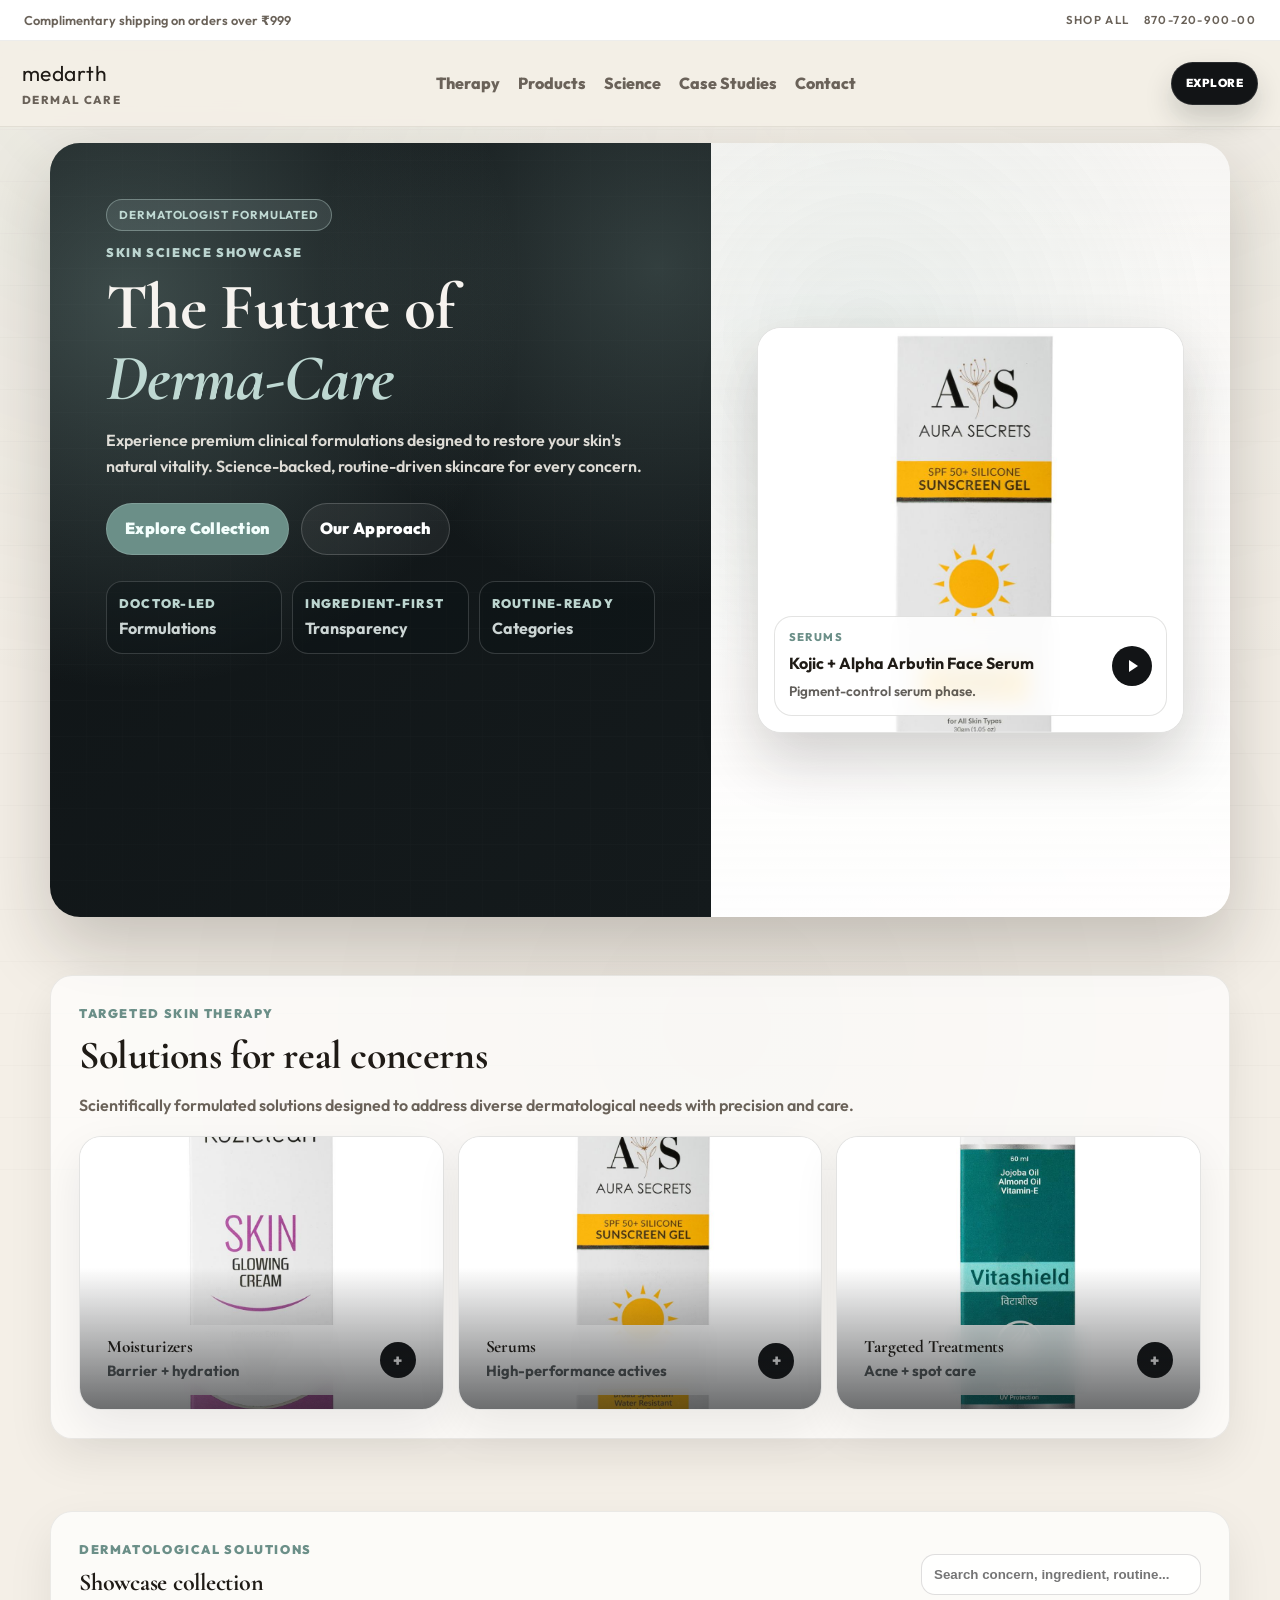
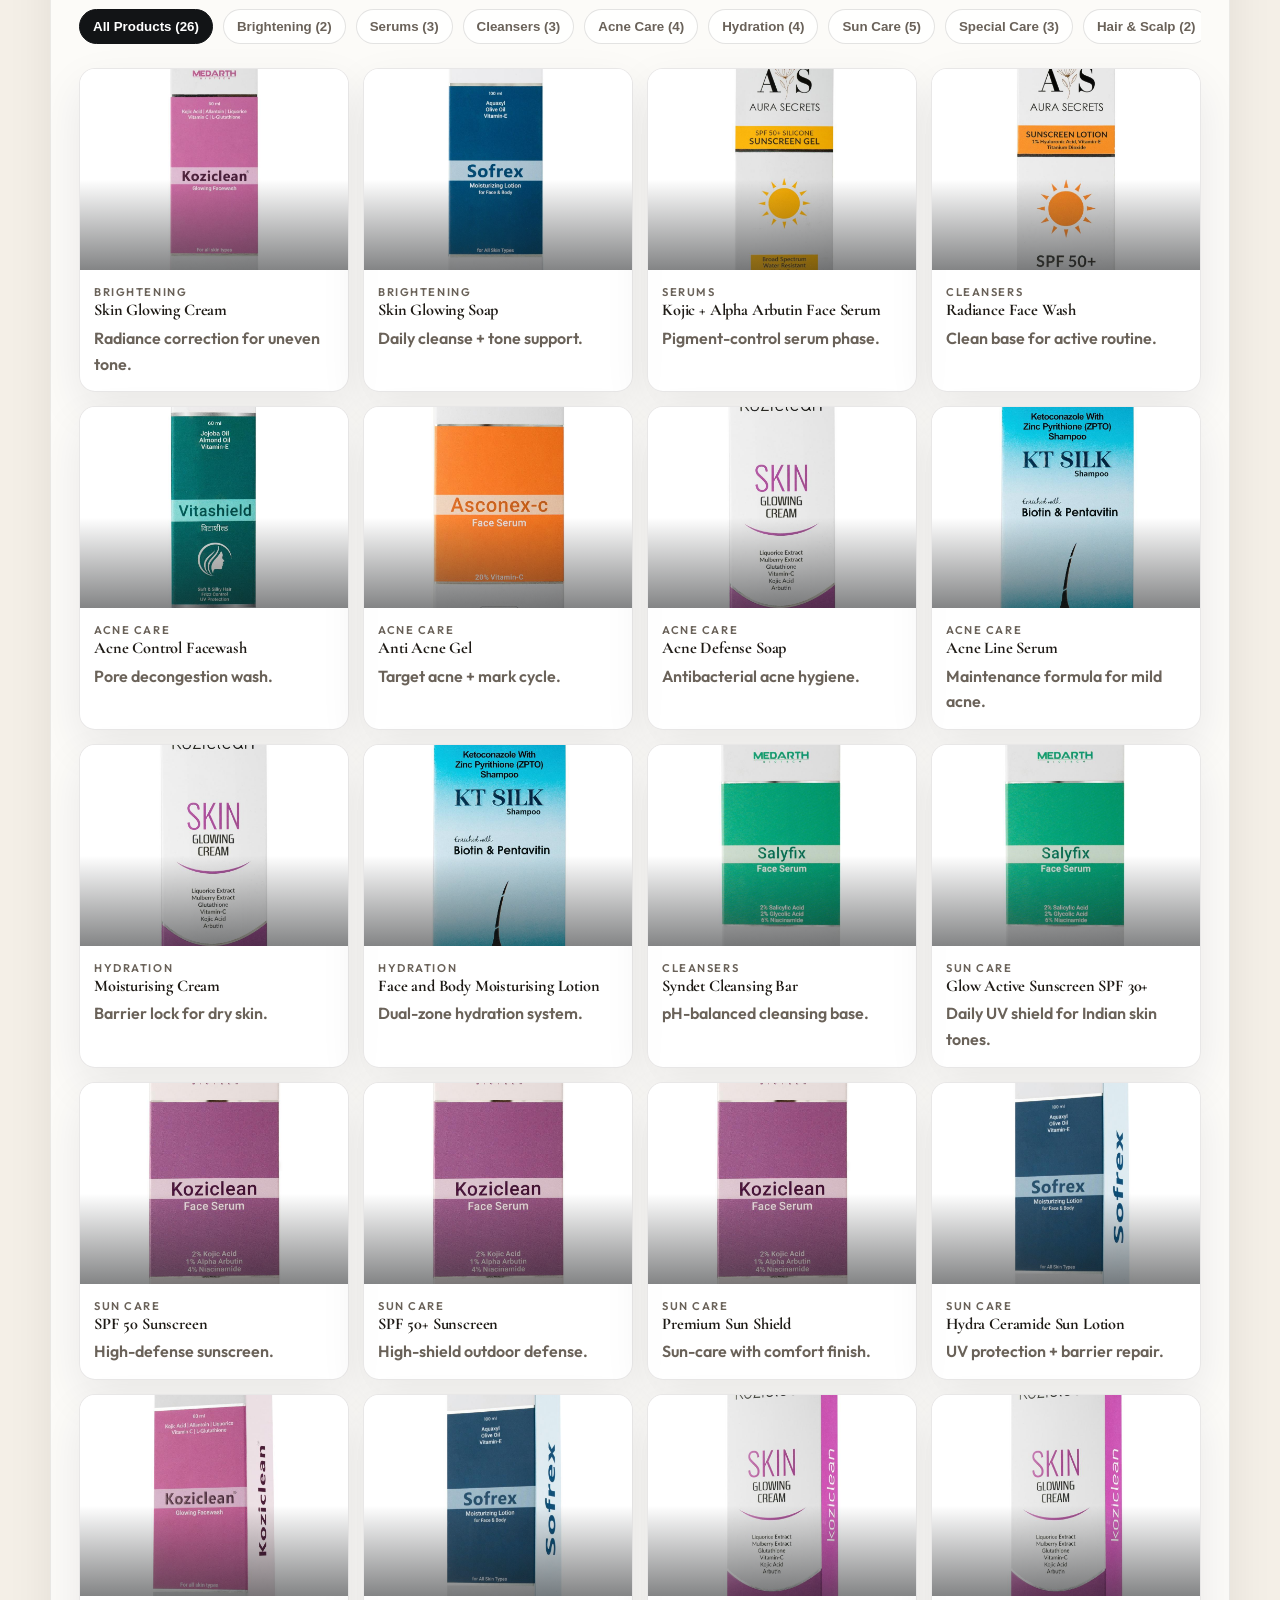
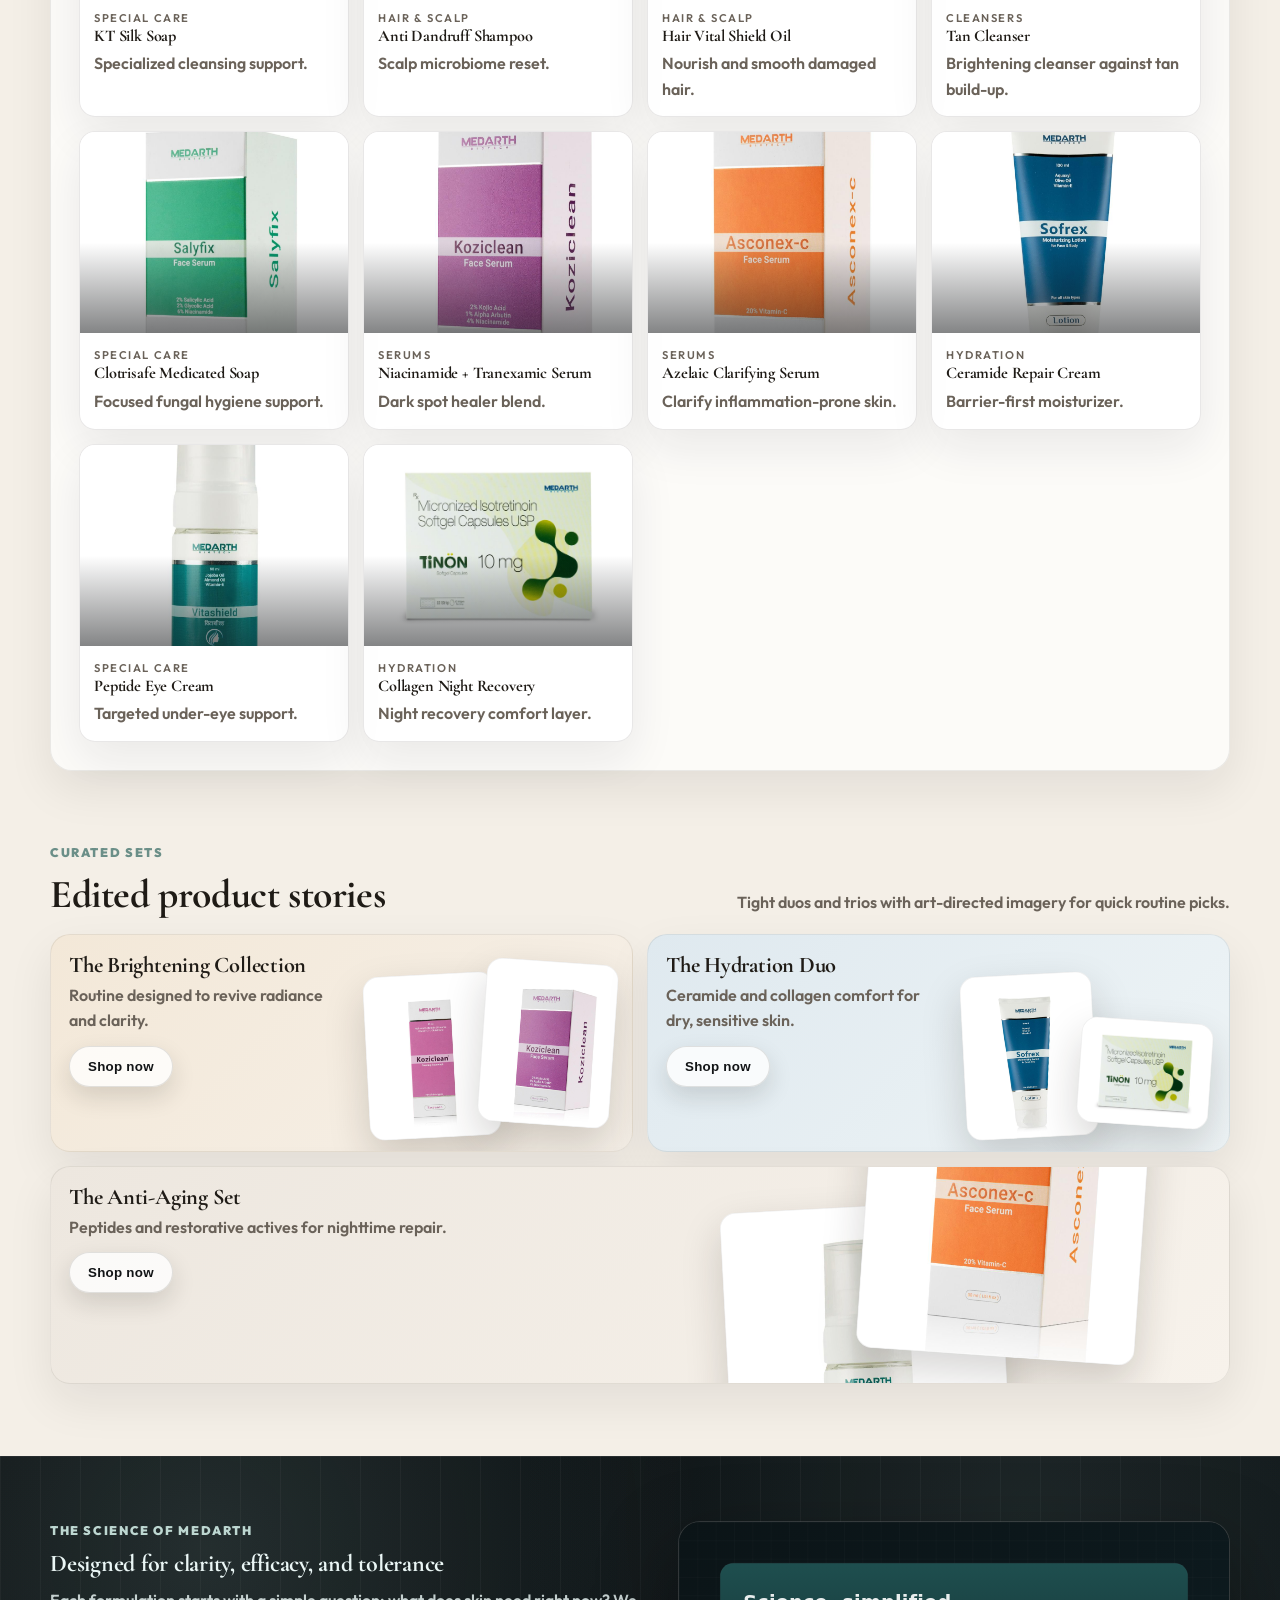
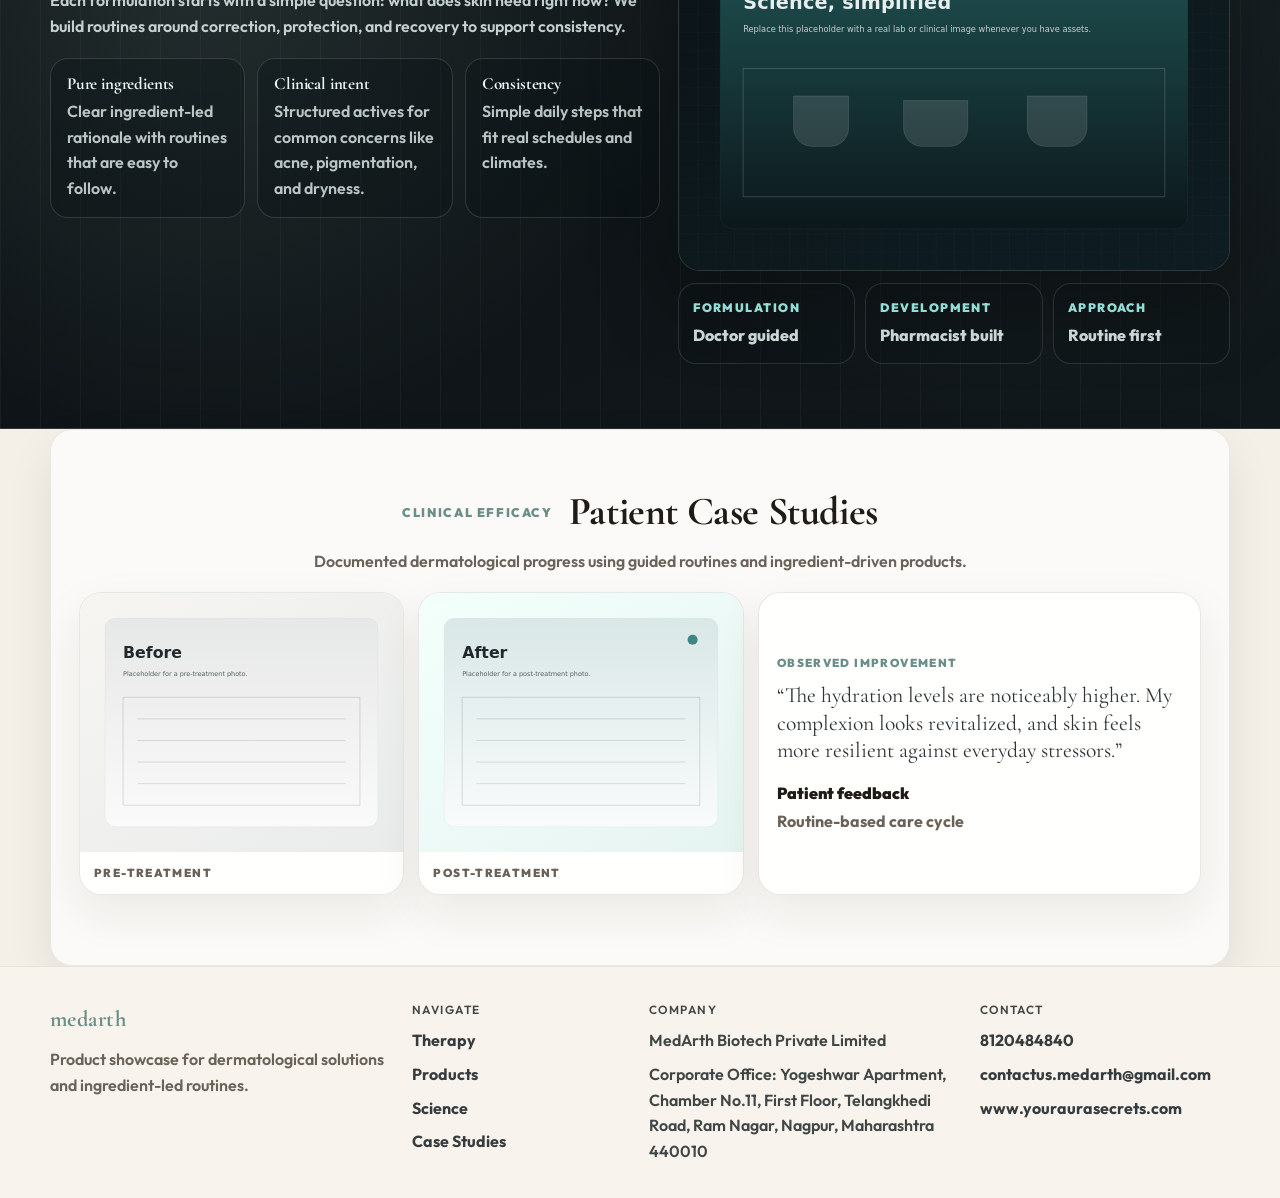
==== commit c1f3fd08: "change ui" ====
--- a/index.html
+++ b/index.html
@@ -7,11 +7,19 @@
     <meta name="description" content="MedArth product showcase with category-led browsing, ingredient highlights, and clinical-first storytelling.">
     <link rel="preconnect" href="https://fonts.googleapis.com">
     <link rel="preconnect" href="https://fonts.gstatic.com" crossorigin>
-    <link href="https://fonts.googleapis.com/css2?family=Fraunces:opsz,wght@9..144,500,600,700&family=Manrope:wght@400;500;600;700;800&display=swap" rel="stylesheet">
+    <link href="https://fonts.googleapis.com/css2?family=Cormorant+Garamond:wght@500;600;700&family=Outfit:wght@300;400;500;600;700&display=swap" rel="stylesheet">
     <link rel="stylesheet" href="styles.css">
 </head>
 <body>
     <div class="bg-grid" aria-hidden="true"></div>
+
+    <div class="topbar" aria-label="Promotional">
+        <p>Complimentary shipping on orders over ₹999</p>
+        <div class="topbar-links">
+            <span>Shop All</span>
+            <span>870-720-900-00</span>
+        </div>
+    </div>
 
     <header class="site-header" id="top">
         <a class="brand" href="#top">
@@ -33,6 +41,7 @@
         <section class="hero" id="home" aria-label="Hero">
             <div class="hero-shell">
                 <div class="hero-left reveal">
+                    <span class="tag">Dermatologist Formulated</span>
                     <p class="eyebrow">Skin Science Showcase</p>
                     <h1>The Future of <span class="accent-italic">Derma-Care</span></h1>
                     <p class="hero-lede">Experience premium clinical formulations designed to restore your skin's natural vitality. Science-backed, routine-driven skincare for every concern.</p>
@@ -56,20 +65,15 @@
                     </div>
                 </div>
                 <div class="hero-right reveal">
-                    <div class="product-frame" id="heroMedia" role="button" tabindex="0" aria-label="Open featured product">
+                    <div class="hero-media-card" id="heroMedia" role="button" tabindex="0" aria-label="Open featured product">
                         <img id="heroProductImage" alt="Featured product" loading="eager">
-                        <div class="frame-overlay" aria-hidden="true"></div>
-                        <div class="frame-meta">
-                            <p class="frame-kicker" id="heroProductCategory"></p>
-                            <h3 class="frame-title" id="heroProductName"></h3>
-                            <p class="frame-sub" id="heroProductHeadline"></p>
-                            <div class="frame-actions">
-                                <button class="play-pill" type="button" id="heroOpenBtn">
-                                    <span class="play-dot" aria-hidden="true"></span>
-                                    View Details
-                                </button>
-                                <a class="frame-link" href="#products">Browse all</a>
+                        <div class="hero-media-bottom">
+                            <div>
+                                <p class="media-kicker" id="heroProductCategory"></p>
+                                <p class="media-title" id="heroProductName"></p>
+                                <p class="media-sub" id="heroProductHeadline"></p>
                             </div>
+                            <button class="media-play" type="button" id="heroOpenBtn" aria-label="View details"></button>
                         </div>
                     </div>
                 </div>
@@ -99,6 +103,17 @@
             </div>
             <div class="chip-row" id="chipRow" aria-label="Categories"></div>
             <div class="catalog-grid" id="catalogGrid" aria-label="Products"></div>
+        </section>
+
+        <section class="collections reveal" aria-label="Curated collections">
+            <div class="section-head">
+                <div>
+                    <p class="kicker">Curated Sets</p>
+                    <h2>Edited product stories</h2>
+                </div>
+                <p class="section-sub">Tight duos and trios with art-directed imagery for quick routine picks.</p>
+            </div>
+            <div class="collection-grid" id="collectionsGrid"></div>
         </section>
 
         <section class="science" id="science" aria-label="Science">
--- a/styles.css
+++ b/styles.css
@@ -1,18 +1,18 @@
 :root {
-  --bg: #f6f5f2;
+  --bg: #f4efe7;
   --surface: #ffffff;
-  --ink: #0b1417;
-  --muted: #536463;
-  --line: rgba(11, 20, 23, 0.12);
-  --teal: #2d7c79;
-  --teal-soft: #4ab7a7;
-  --dark: #0a1216;
-  --dark-2: #0f1b20;
-  --radius-xl: 28px;
+  --ink: #1f1b16;
+  --muted: #6a6259;
+  --line: rgba(31, 27, 22, 0.12);
+  --sage: #91b0aa;
+  --sage-deep: #6b8f88;
+  --dark: #121416;
+  --dark-2: #1c2124;
+  --radius-xl: 30px;
   --radius-lg: 22px;
   --radius-md: 16px;
-  --shadow-soft: 0 16px 40px rgba(11, 20, 23, 0.1);
-  --shadow-strong: 0 26px 64px rgba(11, 20, 23, 0.22);
+  --shadow-soft: 0 18px 46px rgba(31, 27, 22, 0.08);
+  --shadow-strong: 0 30px 70px rgba(31, 27, 22, 0.22);
 }
 
 * {
@@ -25,7 +25,7 @@
 
 body {
   margin: 0;
-  font-family: "Manrope", system-ui, -apple-system, Segoe UI, Roboto, Arial, sans-serif;
+  font-family: "Outfit", system-ui, -apple-system, Segoe UI, Roboto, Arial, sans-serif;
   background: var(--bg);
   color: var(--ink);
   line-height: 1.6;
@@ -37,8 +37,8 @@
 h3,
 h4 {
   margin: 0;
-  line-height: 1.12;
-  font-family: "Fraunces", ui-serif, Georgia, serif;
+  line-height: 1.08;
+  font-family: "Cormorant Garamond", ui-serif, Georgia, serif;
   letter-spacing: -0.01em;
 }
 
@@ -52,33 +52,52 @@
 
 .bg-grid {
   position: fixed;
-  inset: -35% -10% -35% -10%;
+  inset: -30% -10% -30% -10%;
   z-index: -2;
   pointer-events: none;
   background:
-    radial-gradient(circle at 18% 30%, rgba(45, 124, 121, 0.18), transparent 38%),
-    radial-gradient(circle at 82% 10%, rgba(45, 124, 121, 0.1), transparent 42%),
-    radial-gradient(circle at 60% 92%, rgba(11, 20, 23, 0.1), transparent 40%),
+    radial-gradient(circle at 18% 20%, rgba(145, 176, 170, 0.2), transparent 40%),
+    radial-gradient(circle at 80% 12%, rgba(145, 176, 170, 0.12), transparent 46%),
+    radial-gradient(circle at 55% 90%, rgba(31, 27, 22, 0.07), transparent 42%),
     repeating-linear-gradient(
       0deg,
-      rgba(11, 20, 23, 0.035) 0,
-      rgba(11, 20, 23, 0.035) 1px,
+      rgba(31, 27, 22, 0.035) 0,
+      rgba(31, 27, 22, 0.035) 1px,
       transparent 1px,
-      transparent 42px
-    ),
-    repeating-linear-gradient(
-      90deg,
-      rgba(11, 20, 23, 0.03) 0,
-      rgba(11, 20, 23, 0.03) 1px,
-      transparent 1px,
-      transparent 42px
+      transparent 52px
     );
-  opacity: 0.65;
+  opacity: 0.55;
 }
 
 main {
   width: min(1180px, calc(100% - 28px));
   margin-inline: auto;
+}
+
+.topbar {
+  display: flex;
+  justify-content: space-between;
+  align-items: center;
+  gap: 16px;
+  padding: 10px 24px;
+  background: #ffffff;
+  border-bottom: 1px solid rgba(31, 27, 22, 0.08);
+  font-size: 0.8rem;
+  font-weight: 600;
+  color: var(--muted);
+}
+
+.topbar p {
+  margin: 0;
+}
+
+.topbar-links {
+  display: flex;
+  align-items: center;
+  gap: 14px;
+  text-transform: uppercase;
+  font-size: 0.72rem;
+  letter-spacing: 0.12em;
 }
 
 .site-header {
@@ -89,10 +108,10 @@
   justify-content: space-between;
   align-items: center;
   gap: 18px;
-  padding: 14px 22px;
-  border-bottom: 1px solid rgba(11, 20, 23, 0.1);
-  background: rgba(246, 245, 242, 0.86);
-  backdrop-filter: blur(12px);
+  padding: 16px 22px;
+  border-bottom: 1px solid rgba(31, 27, 22, 0.08);
+  background: rgba(244, 239, 231, 0.92);
+  backdrop-filter: blur(10px);
 }
 
 .brand {
@@ -159,7 +178,7 @@
   border-radius: var(--radius-xl);
   overflow: hidden;
   box-shadow: var(--shadow-strong);
-  background: linear-gradient(180deg, rgba(11, 20, 23, 0.05), rgba(11, 20, 23, 0.02));
+  background: linear-gradient(180deg, rgba(31, 27, 22, 0.06), rgba(31, 27, 22, 0.02));
 }
 
 .hero-shell {
@@ -171,11 +190,11 @@
 .hero-left {
   position: relative;
   padding: clamp(26px, 5.4vw, 56px);
-  color: #edf7f6;
+  color: #f6f3ef;
   background:
-    radial-gradient(circle at 12% 20%, rgba(74, 183, 167, 0.26), transparent 46%),
-    radial-gradient(circle at 92% 16%, rgba(45, 124, 121, 0.34), transparent 38%),
-    linear-gradient(135deg, #081116, #0c1b1f);
+    radial-gradient(circle at 12% 20%, rgba(145, 176, 170, 0.35), transparent 46%),
+    radial-gradient(circle at 92% 16%, rgba(145, 176, 170, 0.26), transparent 38%),
+    linear-gradient(135deg, #0f1416, #141a1c);
 }
 
 .hero-left::after {
@@ -206,13 +225,29 @@
   z-index: 1;
 }
 
+.tag {
+  display: inline-flex;
+  align-items: center;
+  gap: 8px;
+  padding: 6px 12px;
+  border-radius: 999px;
+  border: 1px solid rgba(203, 230, 224, 0.35);
+  background: rgba(203, 230, 224, 0.12);
+  color: rgba(203, 230, 224, 0.92);
+  font-weight: 700;
+  font-size: 0.72rem;
+  letter-spacing: 0.08em;
+  text-transform: uppercase;
+  margin-bottom: 12px;
+}
+
 .eyebrow {
   margin: 0 0 10px;
   font-size: 0.78rem;
   font-weight: 900;
   letter-spacing: 0.13em;
   text-transform: uppercase;
-  color: rgba(158, 240, 232, 0.92);
+  color: rgba(203, 230, 224, 0.9);
 }
 
 .hero-left h1 {
@@ -222,13 +257,13 @@
 
 .accent-italic {
   font-style: italic;
-  color: rgba(158, 240, 232, 0.92);
+  color: rgba(203, 230, 224, 0.92);
 }
 
 .hero-lede {
   margin: 14px 0 0;
   max-width: 58ch;
-  color: rgba(237, 247, 246, 0.86);
+  color: rgba(243, 239, 233, 0.9);
   font-weight: 600;
 }
 
@@ -263,13 +298,13 @@
 }
 
 .btn-primary {
-  background: var(--teal);
-  color: #eafffb;
+  background: var(--sage-deep);
+  color: #f4fffd;
   border-color: rgba(255, 255, 255, 0.14);
 }
 
 .btn-primary:hover {
-  background: #256a67;
+  background: #5c7d77;
 }
 
 .btn-ghost {
@@ -302,7 +337,7 @@
   font-weight: 900;
   letter-spacing: 0.1em;
   text-transform: uppercase;
-  color: rgba(158, 240, 232, 0.92);
+  color: rgba(203, 230, 224, 0.92);
 }
 
 .metric-v {
@@ -318,28 +353,28 @@
   align-items: center;
   justify-content: center;
   background:
-    radial-gradient(circle at 30% 25%, rgba(45, 124, 121, 0.1), transparent 52%),
-    linear-gradient(180deg, rgba(255, 255, 255, 0.62), rgba(255, 255, 255, 0.9));
-}
-
-.product-frame {
+    radial-gradient(circle at 30% 25%, rgba(145, 176, 170, 0.16), transparent 52%),
+    linear-gradient(180deg, rgba(255, 255, 255, 0.7), rgba(255, 255, 255, 0.95));
+}
+
+.hero-media-card {
   position: relative;
-  width: min(440px, 100%);
-  aspect-ratio: 4 / 5;
-  border-radius: 26px;
+  width: min(460px, 100%);
+  aspect-ratio: 4 / 3.8;
+  border-radius: 24px;
   overflow: hidden;
   background: #ffffff;
-  border: 1px solid rgba(11, 20, 23, 0.12);
-  box-shadow: 0 26px 60px rgba(11, 20, 23, 0.2);
+  border: 1px solid rgba(31, 27, 22, 0.12);
+  box-shadow: 0 26px 60px rgba(31, 27, 22, 0.2);
   cursor: pointer;
 }
 
-.product-frame:focus-visible {
-  outline: 3px solid rgba(45, 124, 121, 0.55);
+.hero-media-card:focus-visible {
+  outline: 3px solid rgba(107, 143, 136, 0.55);
   outline-offset: 4px;
 }
 
-.product-frame img {
+.hero-media-card img {
   width: 100%;
   height: 100%;
   object-fit: cover;
@@ -348,89 +383,68 @@
   will-change: transform;
 }
 
-.product-frame:hover img {
+.hero-media-card:hover img {
   transform: scale(1.03);
 }
 
-.frame-overlay {
-  position: absolute;
-  inset: 0;
-  background:
-    radial-gradient(circle at 72% 16%, rgba(45, 124, 121, 0.24), transparent 36%),
-    linear-gradient(180deg, transparent 45%, rgba(10, 18, 22, 0.6));
-  pointer-events: none;
-}
-
-.frame-meta {
+.hero-media-bottom {
   position: absolute;
   left: 16px;
   right: 16px;
   bottom: 16px;
-  border-radius: 20px;
-  padding: 14px 14px 12px;
-  background: rgba(246, 245, 242, 0.86);
-  border: 1px solid rgba(11, 20, 23, 0.12);
-  backdrop-filter: blur(10px);
-}
-
-.frame-kicker {
-  margin: 0 0 6px;
-  font-size: 0.72rem;
-  font-weight: 900;
-  letter-spacing: 0.12em;
-  text-transform: uppercase;
-  color: var(--teal);
-}
-
-.frame-title {
-  font-size: 1.26rem;
-  margin: 0;
-}
-
-.frame-sub {
-  margin: 6px 0 0;
-  color: rgba(11, 20, 23, 0.7);
-  font-weight: 700;
-}
-
-.frame-actions {
-  margin-top: 12px;
   display: flex;
   align-items: center;
   justify-content: space-between;
-  gap: 10px;
-}
-
-.play-pill {
+  gap: 12px;
+  border-radius: 18px;
+  padding: 12px 14px;
+  background: rgba(255, 255, 255, 0.88);
+  border: 1px solid rgba(31, 27, 22, 0.12);
+  backdrop-filter: blur(10px);
+}
+
+.media-kicker {
+  margin: 0 0 4px;
+  font-size: 0.7rem;
+  font-weight: 800;
+  letter-spacing: 0.12em;
+  text-transform: uppercase;
+  color: var(--sage-deep);
+}
+
+.media-title {
+  margin: 0;
+  font-weight: 700;
+}
+
+.media-sub {
+  margin: 4px 0 0;
+  font-size: 0.85rem;
+  color: rgba(31, 27, 22, 0.7);
+  font-weight: 600;
+}
+
+.media-play {
+  width: 40px;
+  height: 40px;
+  border-radius: 50%;
   border: none;
-  border-radius: 999px;
   background: var(--dark);
   color: #ffffff;
-  font-weight: 900;
-  letter-spacing: 0.02em;
-  padding: 10px 12px;
-  display: inline-flex;
-  align-items: center;
-  gap: 9px;
+  display: grid;
+  place-items: center;
   cursor: pointer;
-}
-
-.play-dot {
-  width: 9px;
-  height: 9px;
-  border-radius: 50%;
-  background: rgba(158, 240, 232, 0.92);
-  box-shadow: 0 0 0 6px rgba(158, 240, 232, 0.12);
-}
-
-.frame-link {
-  text-decoration: none;
-  font-weight: 900;
-  color: rgba(11, 20, 23, 0.85);
-}
-
-.frame-link:hover {
-  text-decoration: underline;
+  position: relative;
+}
+
+.media-play::after {
+  content: "";
+  width: 0;
+  height: 0;
+  border-left: 9px solid #ffffff;
+  border-top: 6px solid transparent;
+  border-bottom: 6px solid transparent;
+  margin-left: 2px;
 }
 
 .kicker {
@@ -439,11 +453,11 @@
   font-weight: 900;
   letter-spacing: 0.13em;
   text-transform: uppercase;
-  color: var(--teal);
+  color: var(--sage-deep);
 }
 
 .kicker-on-dark {
-  color: rgba(158, 240, 232, 0.92);
+  color: rgba(203, 230, 224, 0.92);
 }
 
 .section-head {
@@ -472,6 +486,11 @@
 
 .therapy {
   margin-top: 58px;
+  padding: 28px;
+  border-radius: var(--radius-lg);
+  background: rgba(255, 255, 255, 0.68);
+  border: 1px solid rgba(31, 27, 22, 0.08);
+  box-shadow: var(--shadow-soft);
 }
 
 .therapy-grid {
@@ -485,7 +504,7 @@
   position: relative;
   border-radius: 22px;
   overflow: hidden;
-  border: 1px solid rgba(11, 20, 23, 0.1);
+  border: 1px solid rgba(31, 27, 22, 0.12);
   background: #ffffff;
   aspect-ratio: 4 / 3;
   box-shadow: var(--shadow-soft);
@@ -513,7 +532,7 @@
   content: "";
   position: absolute;
   inset: 0;
-  background: linear-gradient(180deg, transparent 48%, rgba(10, 18, 22, 0.62));
+  background: linear-gradient(180deg, transparent 48%, rgba(18, 20, 22, 0.62));
   pointer-events: none;
 }
 
@@ -528,7 +547,7 @@
   gap: 14px;
   border-radius: 18px;
   padding: 12px 12px 11px;
-  background: rgba(246, 245, 242, 0.86);
+  background: rgba(255, 255, 255, 0.88);
   border: 1px solid rgba(255, 255, 255, 0.22);
   backdrop-filter: blur(10px);
 }
@@ -559,6 +578,105 @@
 .solutions {
   margin-top: 72px;
   margin-bottom: 72px;
+  padding: 28px;
+  border-radius: var(--radius-lg);
+  background: rgba(255, 255, 255, 0.72);
+  border: 1px solid rgba(31, 27, 22, 0.08);
+  box-shadow: var(--shadow-soft);
+}
+
+.collections {
+  margin-top: 12px;
+  margin-bottom: 72px;
+}
+
+.collection-grid {
+  margin-top: 18px;
+  display: grid;
+  grid-template-columns: repeat(2, minmax(0, 1fr));
+  gap: 14px;
+}
+
+.collection-card {
+  position: relative;
+  border-radius: 20px;
+  padding: 18px;
+  display: grid;
+  grid-template-columns: 1.05fr 0.95fr;
+  gap: 12px;
+  border: 1px solid rgba(31, 27, 22, 0.08);
+  box-shadow: var(--shadow-soft);
+  overflow: hidden;
+}
+
+.collection-card.wide {
+  grid-column: span 2;
+}
+
+.tone-warm {
+  background: linear-gradient(135deg, #f3e8d8, #f6f0e8);
+}
+
+.tone-cool {
+  background: linear-gradient(135deg, #dfe9ef, #eef4f6);
+}
+
+.tone-neutral {
+  background: linear-gradient(135deg, #ede7df, #f7f2eb);
+}
+
+.collection-copy h3 {
+  margin: 0 0 6px;
+  font-size: 1.4rem;
+}
+
+.collection-copy p {
+  margin: 0 0 12px;
+  color: var(--muted);
+  font-weight: 600;
+}
+
+.ghosty {
+  background: rgba(255, 255, 255, 0.78);
+  color: var(--dark);
+  border-color: rgba(31, 27, 22, 0.12);
+  box-shadow: 0 10px 24px rgba(31, 27, 22, 0.14);
+}
+
+.collection-images {
+  position: relative;
+  min-height: 180px;
+}
+
+.collection-images img {
+  position: absolute;
+  max-width: 52%;
+  height: auto;
+  object-fit: contain;
+  border-radius: 16px;
+  background: #ffffff;
+  border: 1px solid rgba(31, 27, 22, 0.06);
+  box-shadow: 0 18px 40px rgba(31, 27, 22, 0.18);
+}
+
+.collection-images .shot-1 {
+  top: 12%;
+  left: 2%;
+  transform: rotate(-3deg);
+}
+
+.collection-images .shot-2 {
+  bottom: 4%;
+  right: 0;
+  transform: rotate(4deg);
+}
+
+.collection-card.wide .collection-images .shot-1 {
+  left: 10%;
+}
+
+.collection-card.wide .collection-images .shot-2 {
+  right: 12%;
 }
 
 .solutions-head {
@@ -576,11 +694,11 @@
 }
 
 .search-input {
-  border: 1px solid rgba(11, 20, 23, 0.14);
+  border: 1px solid rgba(31, 27, 22, 0.14);
   border-radius: 14px;
   padding: 12px 12px;
   min-width: 280px;
-  background: rgba(255, 255, 255, 0.72);
+  background: rgba(255, 255, 255, 0.85);
   font-weight: 700;
 }
 
@@ -593,8 +711,8 @@
 }
 
 .chip {
-  border: 1px solid rgba(11, 20, 23, 0.12);
-  background: rgba(255, 255, 255, 0.72);
+  border: 1px solid rgba(31, 27, 22, 0.12);
+  background: rgba(255, 255, 255, 0.86);
   border-radius: 999px;
   padding: 9px 13px;
   font-weight: 900;
@@ -617,8 +735,8 @@
 }
 
 .product-card {
-  background: rgba(255, 255, 255, 0.78);
-  border: 1px solid rgba(11, 20, 23, 0.1);
+  background: rgba(255, 255, 255, 0.92);
+  border: 1px solid rgba(31, 27, 22, 0.1);
   border-radius: var(--radius-md);
   overflow: hidden;
   box-shadow: var(--shadow-soft);
@@ -651,7 +769,7 @@
 .product-gradient {
   position: absolute;
   inset: 0;
-  background: linear-gradient(180deg, transparent 55%, rgba(10, 18, 22, 0.52));
+  background: linear-gradient(180deg, transparent 55%, rgba(18, 20, 22, 0.52));
 }
 
 .product-content {
@@ -664,7 +782,7 @@
   letter-spacing: 0.14em;
   text-transform: uppercase;
   font-weight: 900;
-  color: var(--teal);
+  color: var(--sage-deep);
 }
 
 .product-content h3 {
@@ -683,9 +801,16 @@
   margin-left: calc(50% - 50vw);
   margin-right: calc(50% - 50vw);
   background:
-    radial-gradient(circle at 16% 16%, rgba(74, 183, 167, 0.18), transparent 42%),
-    radial-gradient(circle at 80% 10%, rgba(45, 124, 121, 0.16), transparent 44%),
-    linear-gradient(160deg, #071015, #0b171b);
+    radial-gradient(circle at 16% 16%, rgba(145, 176, 170, 0.18), transparent 42%),
+    radial-gradient(circle at 80% 10%, rgba(145, 176, 170, 0.12), transparent 44%),
+    repeating-linear-gradient(
+      90deg,
+      rgba(255, 255, 255, 0.04) 0,
+      rgba(255, 255, 255, 0.04) 1px,
+      transparent 1px,
+      transparent 40px
+    ),
+    linear-gradient(160deg, #0b1012, #11181b);
   color: #eaf6f5;
   padding: 64px 0;
   border-top: 1px solid rgba(255, 255, 255, 0.1);
@@ -780,7 +905,11 @@
 }
 
 .cases {
-  padding: 72px 0 78px;
+  padding: 60px 28px 70px;
+  border-radius: var(--radius-lg);
+  background: rgba(255, 255, 255, 0.7);
+  border: 1px solid rgba(31, 27, 22, 0.08);
+  box-shadow: var(--shadow-soft);
 }
 
 .cases-layout {
@@ -823,8 +952,8 @@
 
 .case-quote {
   border-radius: 22px;
-  border: 1px solid rgba(11, 20, 23, 0.1);
-  background: rgba(255, 255, 255, 0.8);
+  border: 1px solid rgba(31, 27, 22, 0.1);
+  background: rgba(255, 255, 255, 0.86);
   box-shadow: var(--shadow-soft);
   padding: 18px;
   display: flex;
@@ -838,12 +967,12 @@
   letter-spacing: 0.12em;
   text-transform: uppercase;
   font-size: 0.72rem;
-  color: var(--teal);
+  color: var(--sage-deep);
 }
 
 .quote-text {
   margin: 0;
-  font-family: "Fraunces", ui-serif, Georgia, serif;
+  font-family: "Cormorant Garamond", ui-serif, Georgia, serif;
   font-size: 1.35rem;
   line-height: 1.28;
   color: rgba(11, 20, 23, 0.86);
@@ -868,8 +997,8 @@
   width: 100vw;
   margin-left: calc(50% - 50vw);
   margin-right: calc(50% - 50vw);
-  border-top: 1px solid rgba(11, 20, 23, 0.1);
-  background: rgba(255, 255, 255, 0.7);
+  border-top: 1px solid rgba(31, 27, 22, 0.08);
+  background: #f8f4ed;
   padding: 34px 0;
 }
 
@@ -884,10 +1013,11 @@
 
 .footer-logo {
   margin: 0;
-  font-family: "Fraunces", ui-serif, Georgia, serif;
+  font-family: "Cormorant Garamond", ui-serif, Georgia, serif;
   font-weight: 700;
   letter-spacing: 0.02em;
   font-size: 1.4rem;
+  color: var(--sage-deep);
 }
 
 .footer-note {
@@ -972,7 +1102,7 @@
 
 .modal-category {
   margin: 0 0 8px;
-  color: var(--teal);
+  color: var(--sage-deep);
   font-weight: 900;
   letter-spacing: 0.12em;
   text-transform: uppercase;
@@ -1016,12 +1146,12 @@
 
 .pill {
   border-radius: 999px;
-  background: rgba(45, 124, 121, 0.1);
-  border: 1px solid rgba(45, 124, 121, 0.18);
+  background: rgba(145, 176, 170, 0.16);
+  border: 1px solid rgba(145, 176, 170, 0.22);
   padding: 6px 10px;
   font-size: 0.82rem;
   font-weight: 900;
-  color: rgba(11, 20, 23, 0.8);
+  color: rgba(31, 27, 22, 0.8);
 }
 
 .close-modal {
@@ -1086,6 +1216,10 @@
 }
 
 @media (max-width: 820px) {
+  .topbar {
+    display: none;
+  }
+
   .menu-btn {
     display: inline-flex;
   }
@@ -1103,7 +1237,7 @@
     flex-direction: column;
     align-items: stretch;
     background: rgba(255, 255, 255, 0.92);
-    border: 1px solid rgba(11, 20, 23, 0.12);
+    border: 1px solid rgba(31, 27, 22, 0.12);
     border-radius: 14px;
     padding: 10px;
     box-shadow: var(--shadow-soft);
@@ -1160,4 +1294,3 @@
     scroll-behavior: auto !important;
   }
 }
-
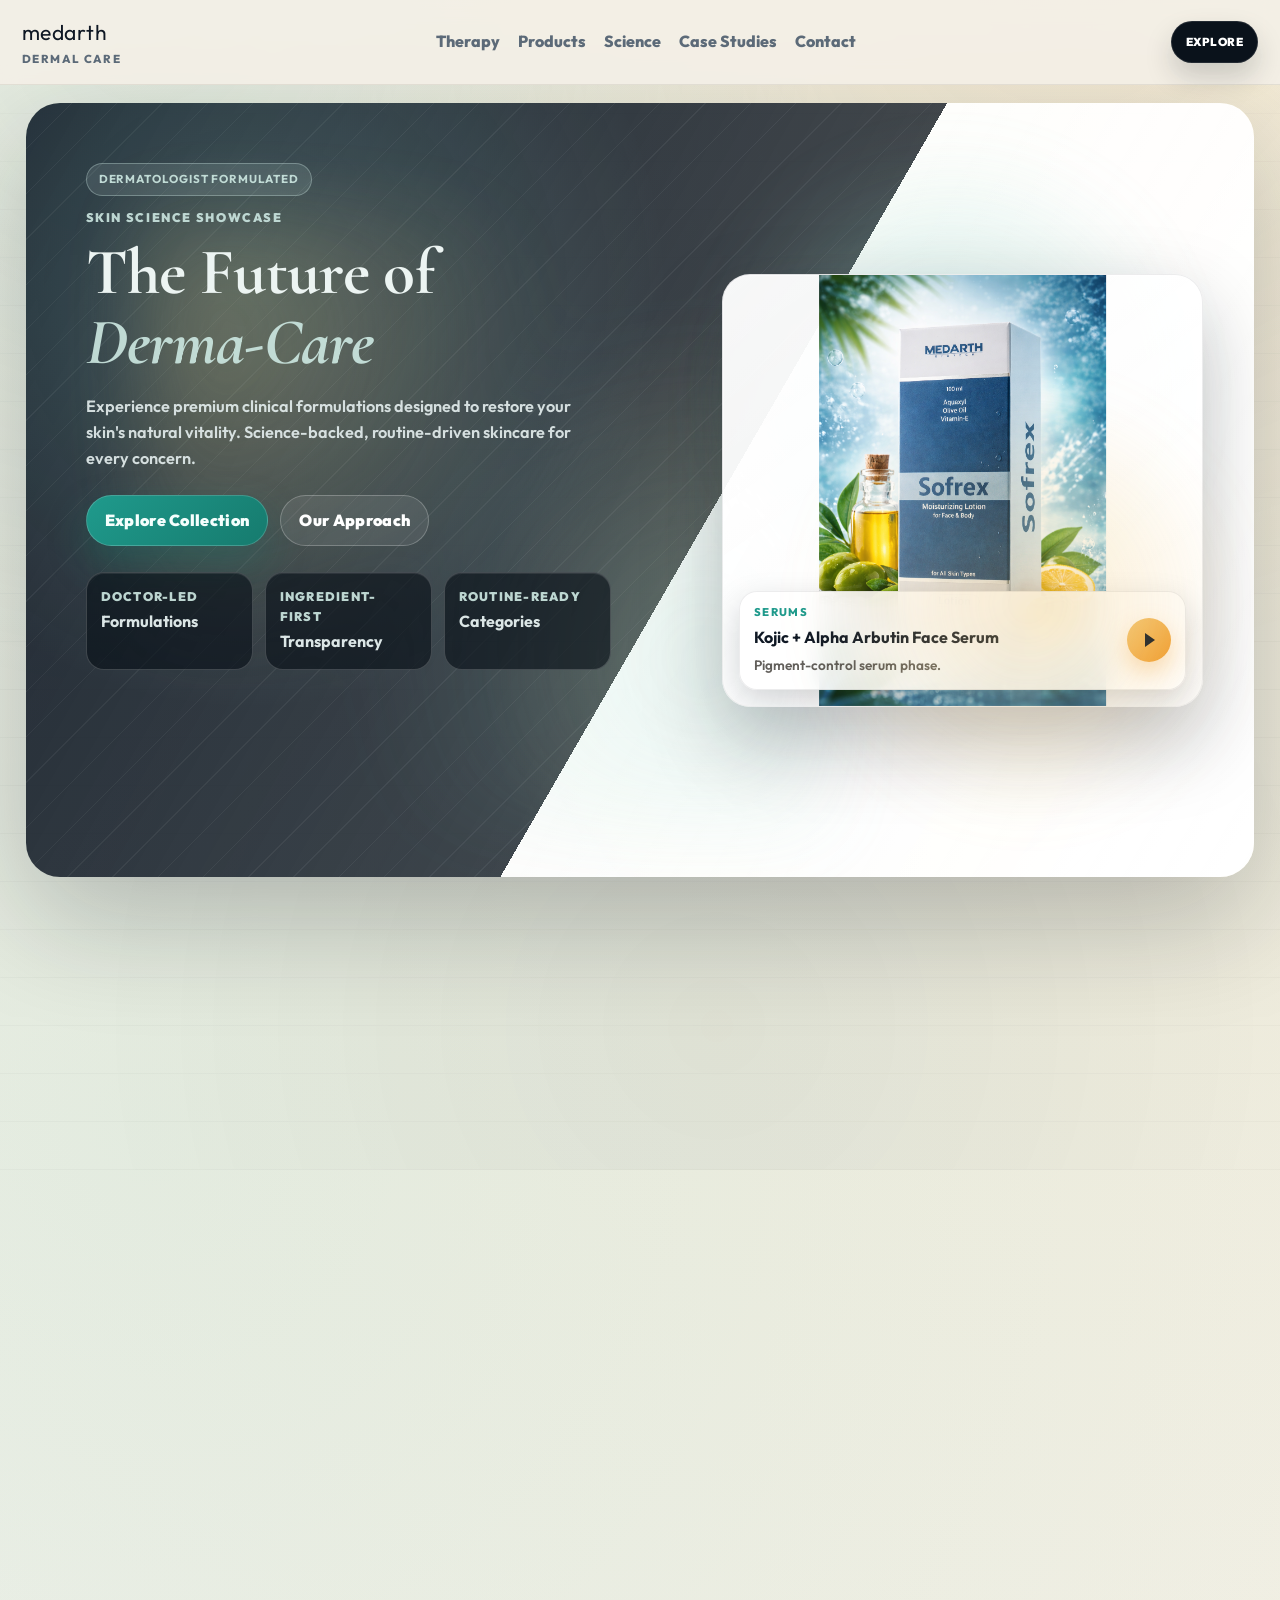
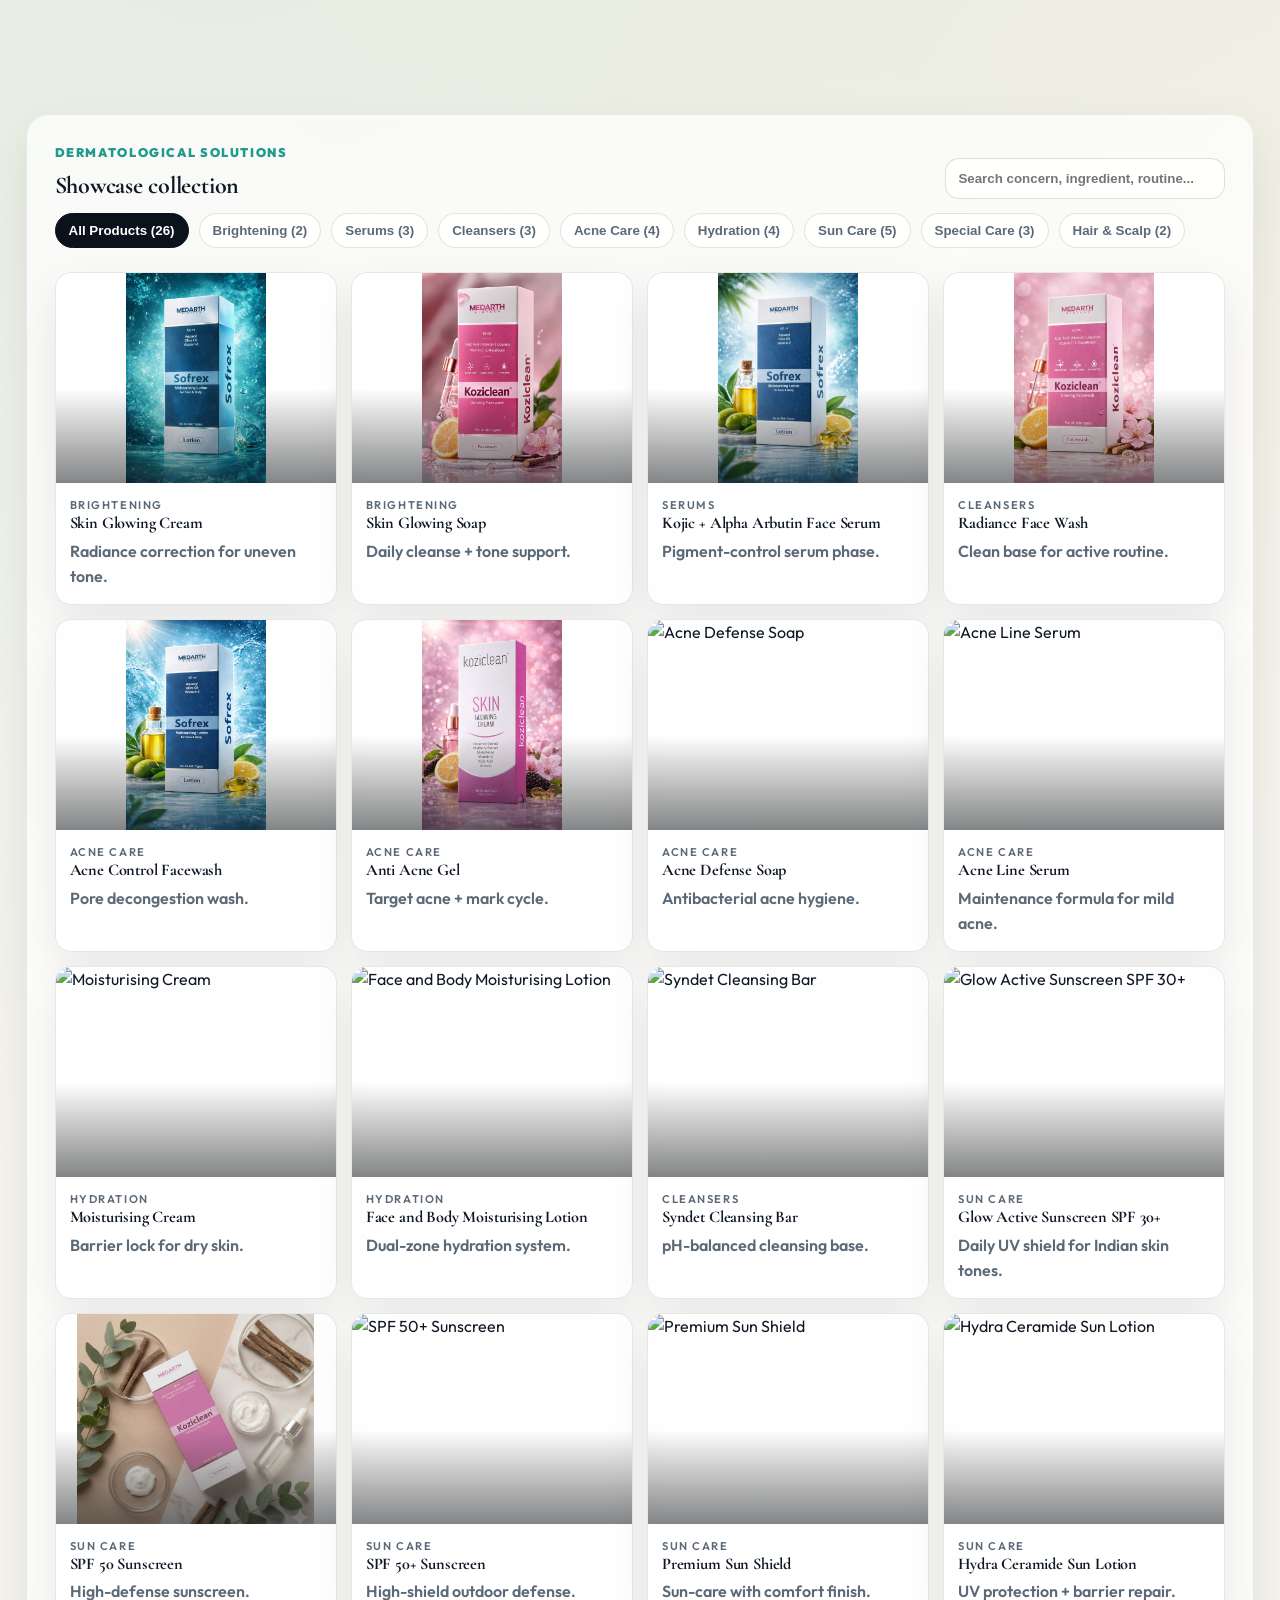
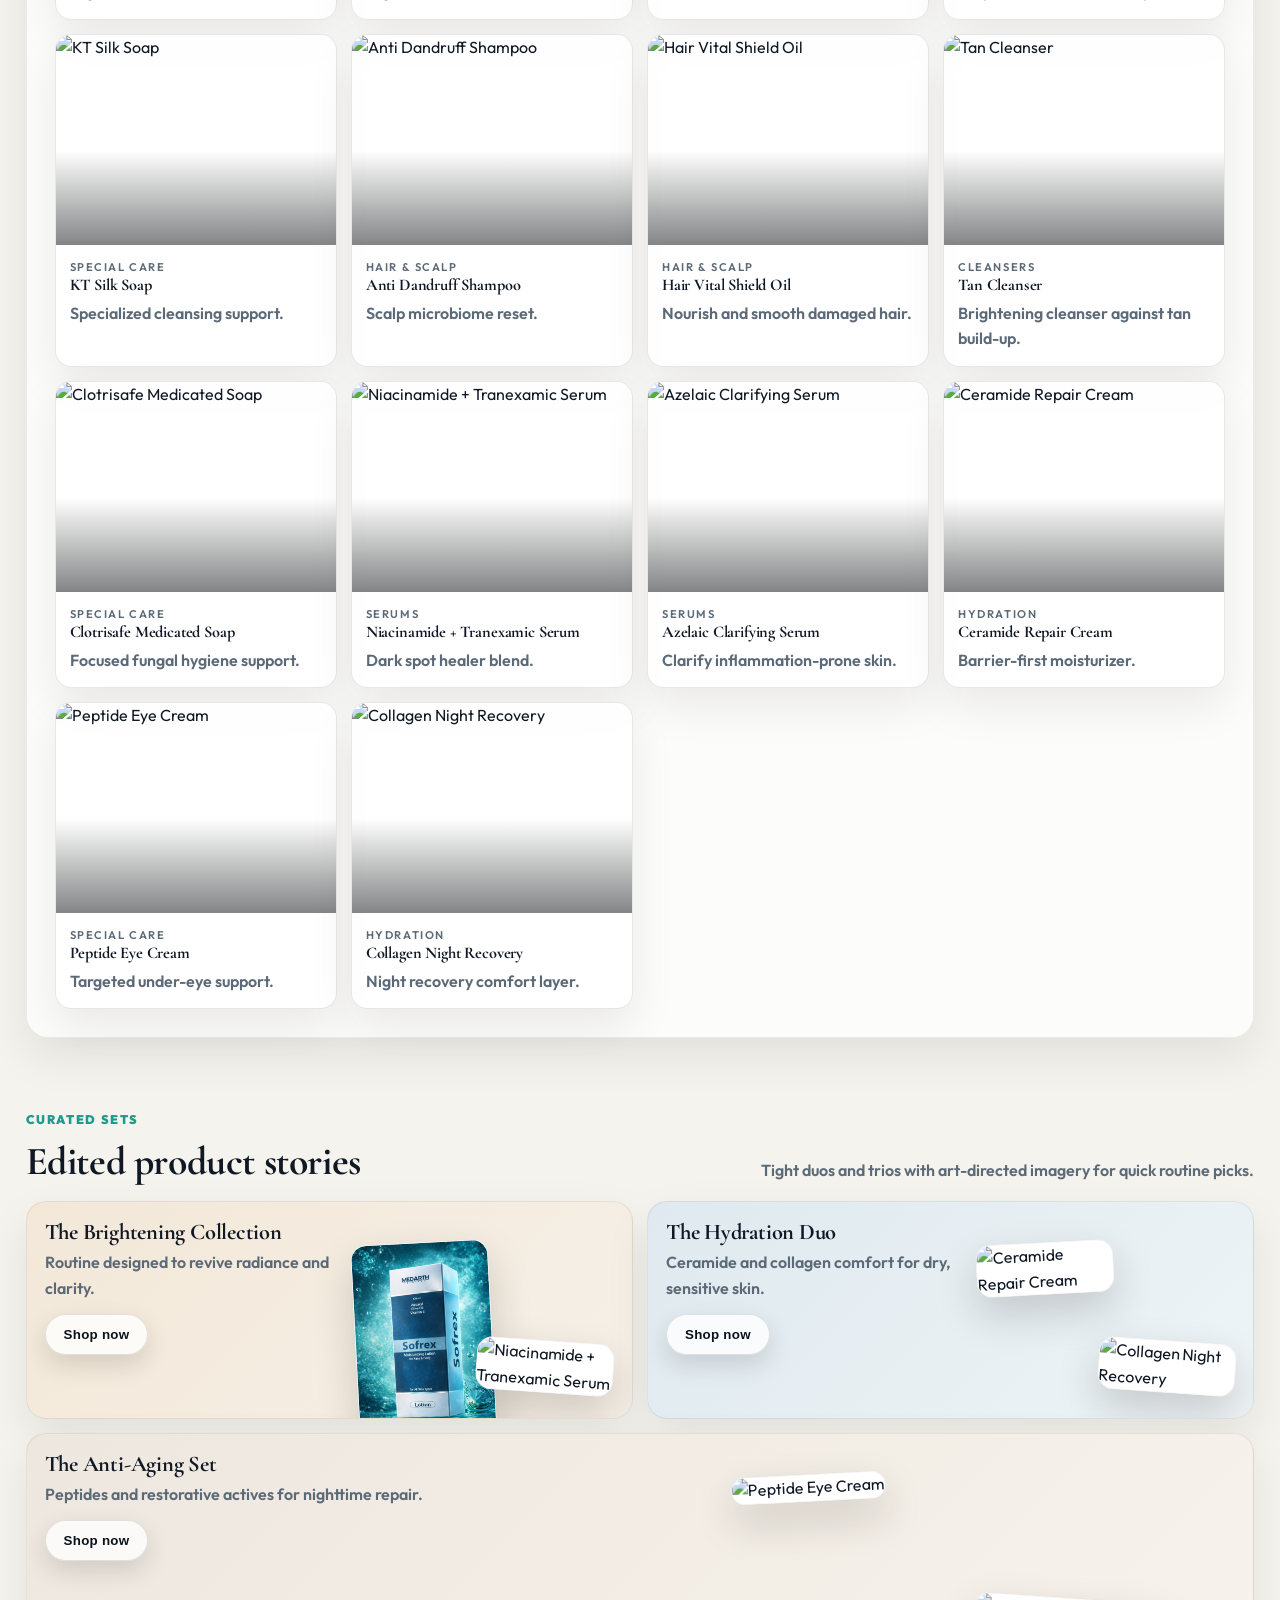
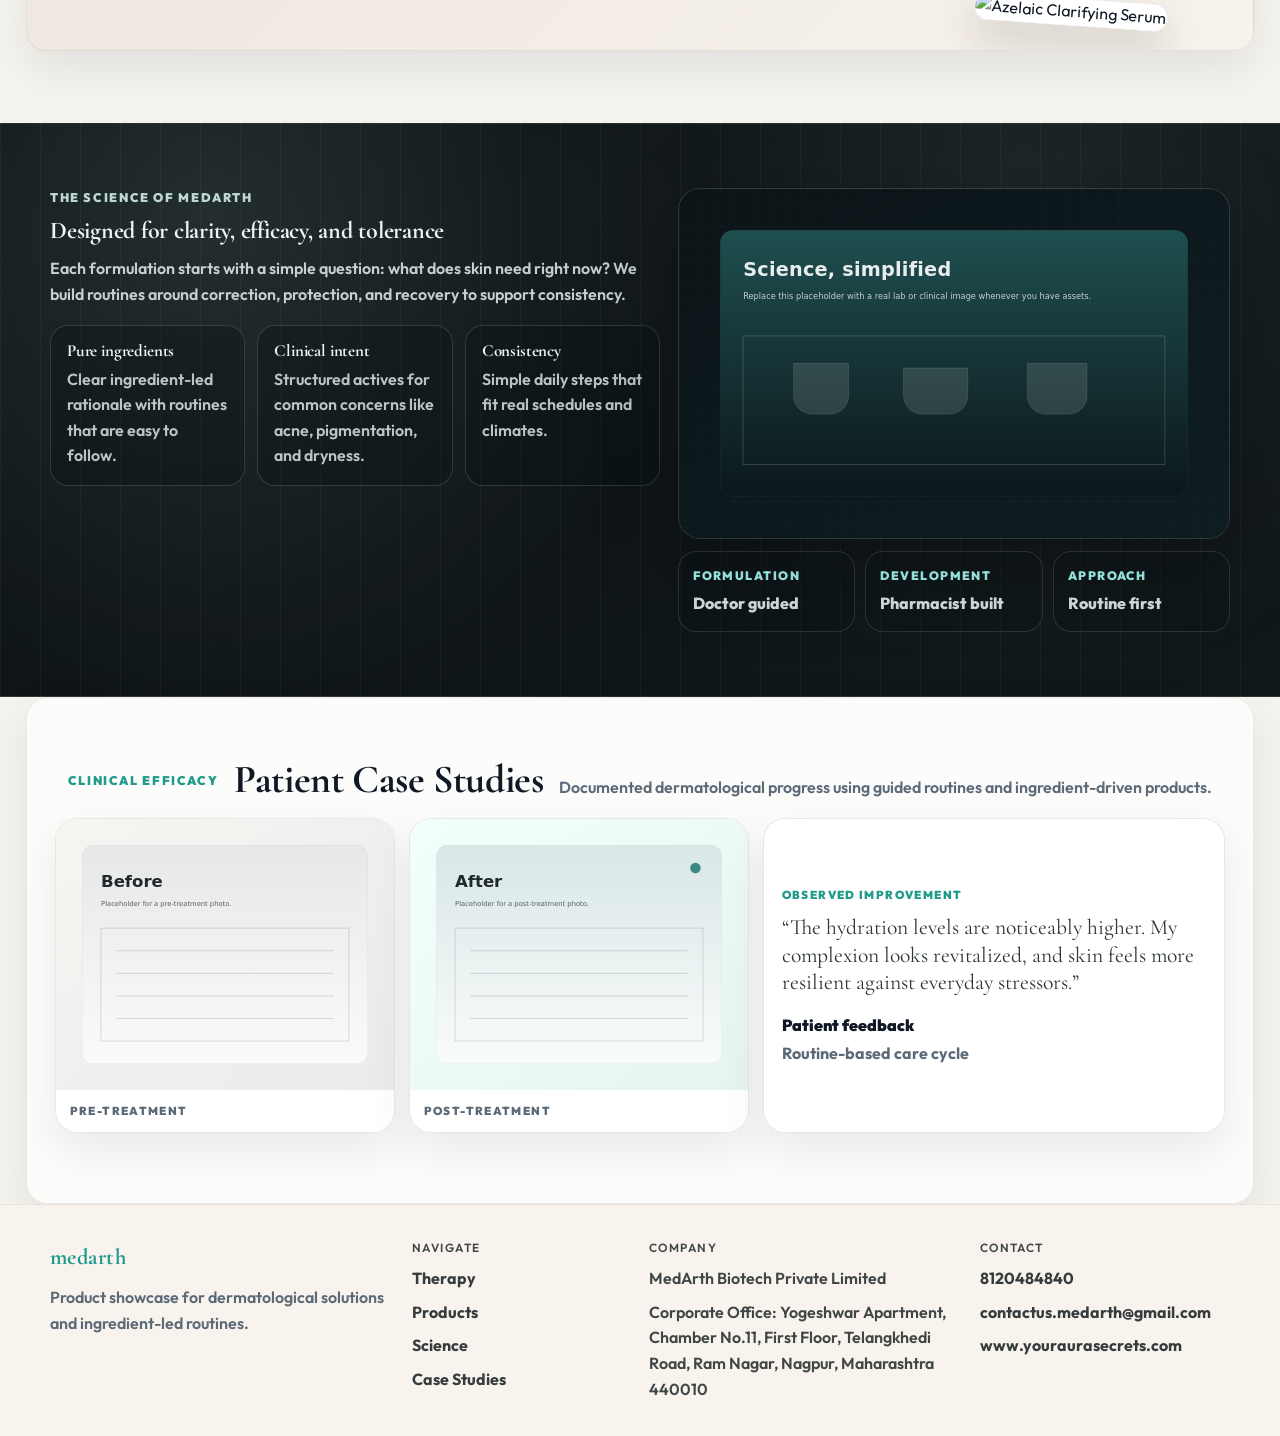
==== commit f5d0d97c: "fix ui" ====
--- a/index.html
+++ b/index.html
@@ -13,13 +13,13 @@
 <body>
     <div class="bg-grid" aria-hidden="true"></div>
 
-    <div class="topbar" aria-label="Promotional">
+    <!-- <div class="topbar" aria-label="Promotional">
         <p>Complimentary shipping on orders over ₹999</p>
         <div class="topbar-links">
             <span>Shop All</span>
             <span>870-720-900-00</span>
         </div>
-    </div>
+    </div> -->
 
     <header class="site-header" id="top">
         <a class="brand" href="#top">
@@ -77,6 +77,12 @@
                         </div>
                     </div>
                 </div>
+            </div>
+        </section>
+
+        <section class="auto-gallery reveal" aria-label="Product gallery strip">
+            <div class="auto-gallery-shell">
+                <div class="auto-gallery-track" id="autoGalleryTrack"></div>
             </div>
         </section>
 
--- a/styles.css
+++ b/styles.css
@@ -1,18 +1,19 @@
 :root {
-  --bg: #f4efe7;
+  --bg: #f5f3ed;
   --surface: #ffffff;
-  --ink: #1f1b16;
-  --muted: #6a6259;
-  --line: rgba(31, 27, 22, 0.12);
-  --sage: #91b0aa;
-  --sage-deep: #6b8f88;
-  --dark: #121416;
-  --dark-2: #1c2124;
-  --radius-xl: 30px;
+  --ink: #0f1824;
+  --muted: #5c6a78;
+  --line: rgba(15, 24, 36, 0.12);
+  --sage: #92d5c8;
+  --sage-deep: #1f9a8c;
+  --amber: #f3c774;
+  --dark: #0a121b;
+  --dark-2: #0d1c29;
+  --radius-xl: 34px;
   --radius-lg: 22px;
   --radius-md: 16px;
-  --shadow-soft: 0 18px 46px rgba(31, 27, 22, 0.08);
-  --shadow-strong: 0 30px 70px rgba(31, 27, 22, 0.22);
+  --shadow-soft: 0 18px 46px rgba(10, 18, 27, 0.08);
+  --shadow-strong: 0 40px 120px rgba(8, 18, 30, 0.24);
 }
 
 * {
@@ -26,7 +27,9 @@
 body {
   margin: 0;
   font-family: "Outfit", system-ui, -apple-system, Segoe UI, Roboto, Arial, sans-serif;
-  background: var(--bg);
+  background: radial-gradient(circle at 12% 18%, rgba(146, 213, 200, 0.18), transparent 32%),
+    radial-gradient(circle at 82% 8%, rgba(243, 199, 116, 0.16), transparent 34%),
+    var(--bg);
   color: var(--ink);
   line-height: 1.6;
   overflow-x: hidden;
@@ -56,21 +59,22 @@
   z-index: -2;
   pointer-events: none;
   background:
-    radial-gradient(circle at 18% 20%, rgba(145, 176, 170, 0.2), transparent 40%),
-    radial-gradient(circle at 80% 12%, rgba(145, 176, 170, 0.12), transparent 46%),
-    radial-gradient(circle at 55% 90%, rgba(31, 27, 22, 0.07), transparent 42%),
+    radial-gradient(circle at 18% 20%, rgba(146, 213, 200, 0.23), transparent 40%),
+    radial-gradient(circle at 78% 16%, rgba(243, 199, 116, 0.18), transparent 42%),
+    radial-gradient(circle at 55% 90%, rgba(15, 24, 36, 0.08), transparent 42%),
     repeating-linear-gradient(
       0deg,
-      rgba(31, 27, 22, 0.035) 0,
-      rgba(31, 27, 22, 0.035) 1px,
+      rgba(15, 24, 36, 0.04) 0,
+      rgba(15, 24, 36, 0.04) 1px,
       transparent 1px,
-      transparent 52px
+      transparent 48px
     );
-  opacity: 0.55;
+  opacity: 0.6;
+  filter: saturate(1.05);
 }
 
 main {
-  width: min(1180px, calc(100% - 28px));
+  width: min(96%, calc(100% - 28px));
   margin-inline: auto;
 }
 
@@ -174,49 +178,53 @@
 }
 
 .hero {
-  margin-top: 16px;
+  margin-top: 18px;
   border-radius: var(--radius-xl);
   overflow: hidden;
   box-shadow: var(--shadow-strong);
-  background: linear-gradient(180deg, rgba(31, 27, 22, 0.06), rgba(31, 27, 22, 0.02));
-}
-
-.hero-shell {
-  display: grid;
-  grid-template-columns: 1.12fr 0.88fr;
-  min-height: min(86vh, 820px);
-}
-
-.hero-left {
+  background: linear-gradient(120deg, rgba(15, 24, 36, 0.94), rgba(15, 24, 36, 0.78) 55%, rgba(255, 255, 255, 0.92) 55%, #ffffff);
   position: relative;
-  padding: clamp(26px, 5.4vw, 56px);
-  color: #f6f3ef;
-  background:
-    radial-gradient(circle at 12% 20%, rgba(145, 176, 170, 0.35), transparent 46%),
-    radial-gradient(circle at 92% 16%, rgba(145, 176, 170, 0.26), transparent 38%),
-    linear-gradient(135deg, #0f1416, #141a1c);
-}
-
-.hero-left::after {
+  isolation: isolate;
+}
+
+.hero::before {
   content: "";
   position: absolute;
   inset: 0;
   background:
+    radial-gradient(circle at 18% 24%, rgba(146, 213, 200, 0.24), transparent 36%),
+    radial-gradient(circle at 70% 70%, rgba(243, 199, 116, 0.22), transparent 40%),
     repeating-linear-gradient(
-      0deg,
-      rgba(255, 255, 255, 0.06) 0,
-      rgba(255, 255, 255, 0.06) 1px,
+      135deg,
+      rgba(255, 255, 255, 0.05) 0,
+      rgba(255, 255, 255, 0.05) 1px,
       transparent 1px,
-      transparent 36px
-    ),
-    repeating-linear-gradient(
-      90deg,
-      rgba(255, 255, 255, 0.04) 0,
-      rgba(255, 255, 255, 0.04) 1px,
-      transparent 1px,
-      transparent 36px
+      transparent 32px
     );
-  opacity: 0.22;
+  mix-blend-mode: screen;
+  pointer-events: none;
+}
+
+.hero-shell {
+  display: grid;
+  grid-template-columns: 1.05fr 0.95fr;
+  min-height: min(86vh, 820px);
+}
+
+.hero-left {
+  position: relative;
+  padding: clamp(28px, 5.6vw, 60px);
+  color: #ecf4f2;
+}
+
+.hero-left::after {
+  content: "";
+  position: absolute;
+  inset: 14% -24% 6% 18%;
+  background: radial-gradient(circle at 10% 20%, rgba(243, 199, 116, 0.35), transparent 42%),
+    radial-gradient(circle at 82% 72%, rgba(146, 213, 200, 0.3), transparent 48%);
+  filter: blur(40px);
+  opacity: 0.65;
   pointer-events: none;
 }
 
@@ -263,8 +271,9 @@
 .hero-lede {
   margin: 14px 0 0;
   max-width: 58ch;
-  color: rgba(243, 239, 233, 0.9);
+  color: rgba(226, 236, 236, 0.92);
   font-weight: 600;
+  font-size: 1.02rem;
 }
 
 .hero-actions {
@@ -298,37 +307,39 @@
 }
 
 .btn-primary {
-  background: var(--sage-deep);
+  background: linear-gradient(135deg, var(--sage-deep), #167b6e);
   color: #f4fffd;
-  border-color: rgba(255, 255, 255, 0.14);
+  border-color: rgba(255, 255, 255, 0.18);
+  box-shadow: 0 18px 38px rgba(20, 118, 106, 0.35);
 }
 
 .btn-primary:hover {
-  background: #5c7d77;
+  background: linear-gradient(135deg, #178c7c, #0f6c60);
 }
 
 .btn-ghost {
-  background: rgba(255, 255, 255, 0.06);
+  background: rgba(255, 255, 255, 0.08);
   color: #ffffff;
-  border-color: rgba(255, 255, 255, 0.18);
+  border-color: rgba(255, 255, 255, 0.24);
 }
 
 .btn-ghost:hover {
-  background: rgba(255, 255, 255, 0.1);
+  background: rgba(255, 255, 255, 0.14);
 }
 
 .hero-metrics {
   margin-top: 26px;
   display: grid;
   grid-template-columns: repeat(3, minmax(0, 1fr));
-  gap: 10px;
+  gap: 12px;
 }
 
 .metric {
-  border-radius: 16px;
-  border: 1px solid rgba(255, 255, 255, 0.16);
-  background: rgba(10, 18, 22, 0.4);
-  padding: 12px;
+  border-radius: 18px;
+  border: 1px solid rgba(255, 255, 255, 0.18);
+  background: rgba(9, 16, 24, 0.64);
+  padding: 14px;
+  box-shadow: inset 0 1px 0 rgba(255, 255, 255, 0.08);
 }
 
 .metric-k {
@@ -344,28 +355,51 @@
   display: block;
   margin-top: 2px;
   font-weight: 700;
-  color: rgba(237, 247, 246, 0.85);
+  color: rgba(237, 247, 246, 0.92);
 }
 
 .hero-right {
-  padding: clamp(20px, 3.6vw, 46px);
+  padding: clamp(24px, 4vw, 54px);
   display: flex;
   align-items: center;
   justify-content: center;
-  background:
-    radial-gradient(circle at 30% 25%, rgba(145, 176, 170, 0.16), transparent 52%),
-    linear-gradient(180deg, rgba(255, 255, 255, 0.7), rgba(255, 255, 255, 0.95));
+  position: relative;
+}
+
+.hero-right::before,
+.hero-right::after {
+  content: "";
+  position: absolute;
+  border-radius: 999px;
+  filter: blur(42px);
+  opacity: 0.7;
+}
+
+.hero-right::before {
+  width: 420px;
+  height: 420px;
+  background: radial-gradient(circle, rgba(146, 213, 200, 0.55), rgba(255, 255, 255, 0));
+  top: 10%;
+  left: 12%;
+}
+
+.hero-right::after {
+  width: 360px;
+  height: 360px;
+  background: radial-gradient(circle, rgba(243, 199, 116, 0.48), rgba(255, 255, 255, 0));
+  bottom: 12%;
+  right: 8%;
 }
 
 .hero-media-card {
   position: relative;
-  width: min(460px, 100%);
-  aspect-ratio: 4 / 3.8;
-  border-radius: 24px;
+  width: min(500px, 100%);
+  aspect-ratio: 4 / 3.6;
+  border-radius: 28px;
   overflow: hidden;
-  background: #ffffff;
-  border: 1px solid rgba(31, 27, 22, 0.12);
-  box-shadow: 0 26px 60px rgba(31, 27, 22, 0.2);
+  background: linear-gradient(145deg, rgba(255, 255, 255, 0.96), rgba(255, 255, 255, 0.9));
+  border: 1px solid rgba(15, 24, 36, 0.08);
+  box-shadow: 0 34px 80px rgba(10, 18, 27, 0.28), 0 0 0 1px rgba(255, 255, 255, 0.4) inset;
   cursor: pointer;
 }
 
@@ -377,14 +411,79 @@
 .hero-media-card img {
   width: 100%;
   height: 100%;
-  object-fit: cover;
+  object-fit: contain;
   transform-origin: center;
-  transition: transform 420ms ease;
+  transition: transform 420ms ease, filter 420ms ease;
   will-change: transform;
+  filter: saturate(1.04);
 }
 
 .hero-media-card:hover img {
-  transform: scale(1.03);
+  transform: scale(1.05);
+  filter: saturate(1.08);
+}
+
+.auto-gallery {
+  margin: 32px 0 18px;
+}
+
+.auto-gallery-shell {
+  position: relative;
+  border-radius: var(--radius-xl);
+  /* padding: 16px; */
+  background: linear-gradient(135deg, rgba(31, 154, 140, 0.08), rgba(243, 199, 116, 0.08));
+  border: 1px solid rgba(15, 24, 36, 0.06);
+  overflow: hidden;
+  box-shadow: var(--shadow-soft);
+}
+
+.auto-gallery-shell::after {
+  content: "";
+  position: absolute;
+  inset: 0;
+  background: linear-gradient(90deg, rgba(245, 243, 237, 1) 0%, rgba(245, 243, 237, 0) 12%, rgba(245, 243, 237, 0) 88%, rgba(245, 243, 237, 1) 100%);
+  pointer-events: none;
+}
+
+.auto-gallery-track {
+  display: flex;
+  /* gap: 14px; */
+  width: max-content;
+  animation: gallery-scroll 50s linear infinite;
+}
+
+@media (prefers-reduced-motion: reduce) {
+  .auto-gallery-track {
+    animation: none;
+  }
+}
+
+.auto-card {
+  width: 220px;
+  aspect-ratio: 4 / 3;
+  border-radius: 18px;
+  overflow: hidden;
+  background: #fff;
+  border: 1px solid rgba(15, 24, 36, 0.06);
+  box-shadow: 0 16px 38px rgba(10, 18, 27, 0.16);
+  flex-shrink: 0;
+}
+
+.auto-card img {
+  width: 100%;
+  height: 100%;
+  object-fit: contain;
+  display: block;
+  filter: saturate(1.03);
+}
+
+@keyframes gallery-scroll {
+  0% {
+    transform: translateX(0);
+  }
+  100% {
+    transform: translateX(-50%);
+  }
 }
 
 .hero-media-bottom {
@@ -398,9 +497,10 @@
   gap: 12px;
   border-radius: 18px;
   padding: 12px 14px;
-  background: rgba(255, 255, 255, 0.88);
-  border: 1px solid rgba(31, 27, 22, 0.12);
-  backdrop-filter: blur(10px);
+  background: rgba(255, 255, 255, 0.9);
+  border: 1px solid rgba(15, 24, 36, 0.08);
+  backdrop-filter: blur(12px);
+  box-shadow: 0 12px 32px rgba(10, 18, 27, 0.18);
 }
 
 .media-kicker {
@@ -425,25 +525,26 @@
 }
 
 .media-play {
-  width: 40px;
-  height: 40px;
+  width: 44px;
+  height: 44px;
   border-radius: 50%;
   border: none;
-  background: var(--dark);
-  color: #ffffff;
+  background: linear-gradient(135deg, var(--amber), #f19b2c);
+  color: #0a121b;
   display: grid;
   place-items: center;
   cursor: pointer;
   position: relative;
+  box-shadow: 0 10px 24px rgba(241, 155, 44, 0.36);
 }
 
 .media-play::after {
   content: "";
   width: 0;
   height: 0;
-  border-left: 9px solid #ffffff;
-  border-top: 6px solid transparent;
-  border-bottom: 6px solid transparent;
+  border-left: 10px solid #0f1824;
+  border-top: 7px solid transparent;
+  border-bottom: 7px solid transparent;
   margin-left: 2px;
 }
 
@@ -520,7 +621,7 @@
 .therapy-tile img {
   width: 100%;
   height: 100%;
-  object-fit: cover;
+  object-fit: scale-down;
   transition: transform 360ms ease;
 }
 
@@ -758,7 +859,7 @@
 .product-visual img {
   width: 100%;
   height: 100%;
-  object-fit: cover;
+  object-fit: contain;
   transition: transform 280ms ease;
 }
 
